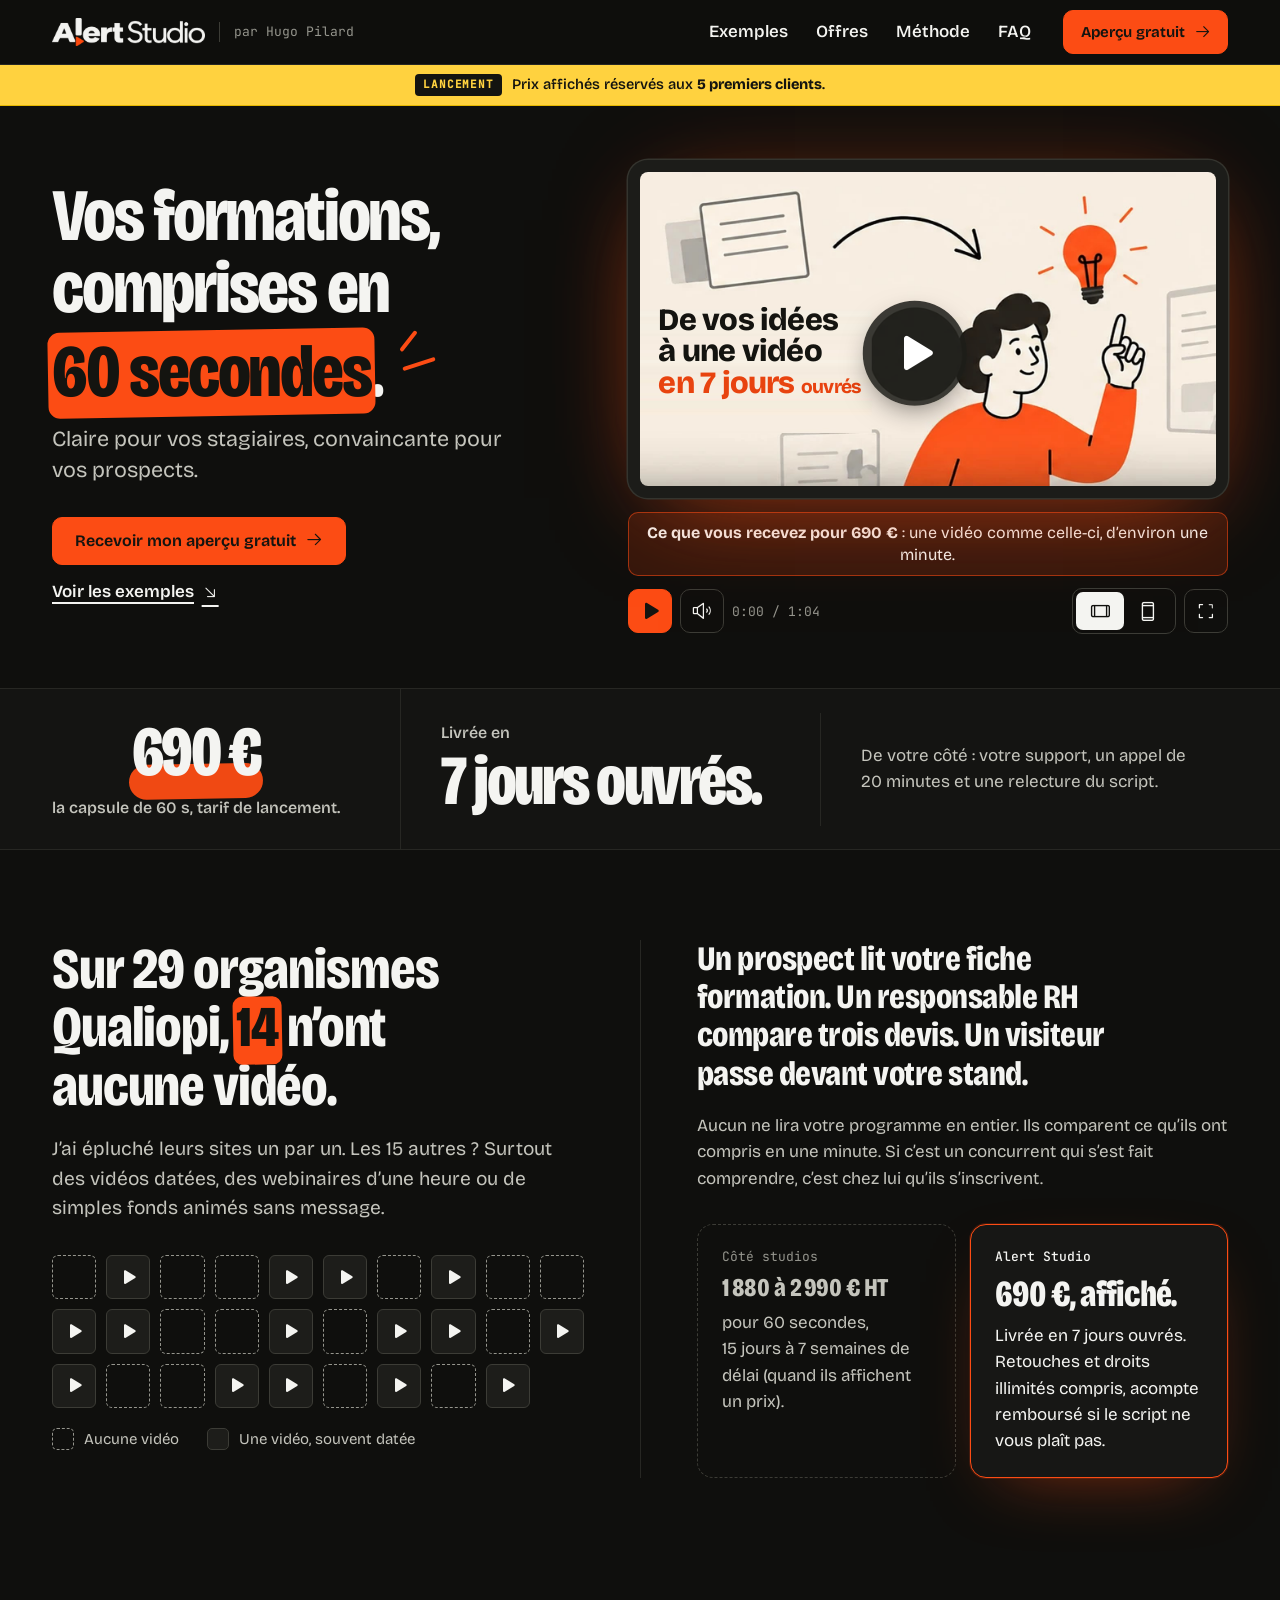
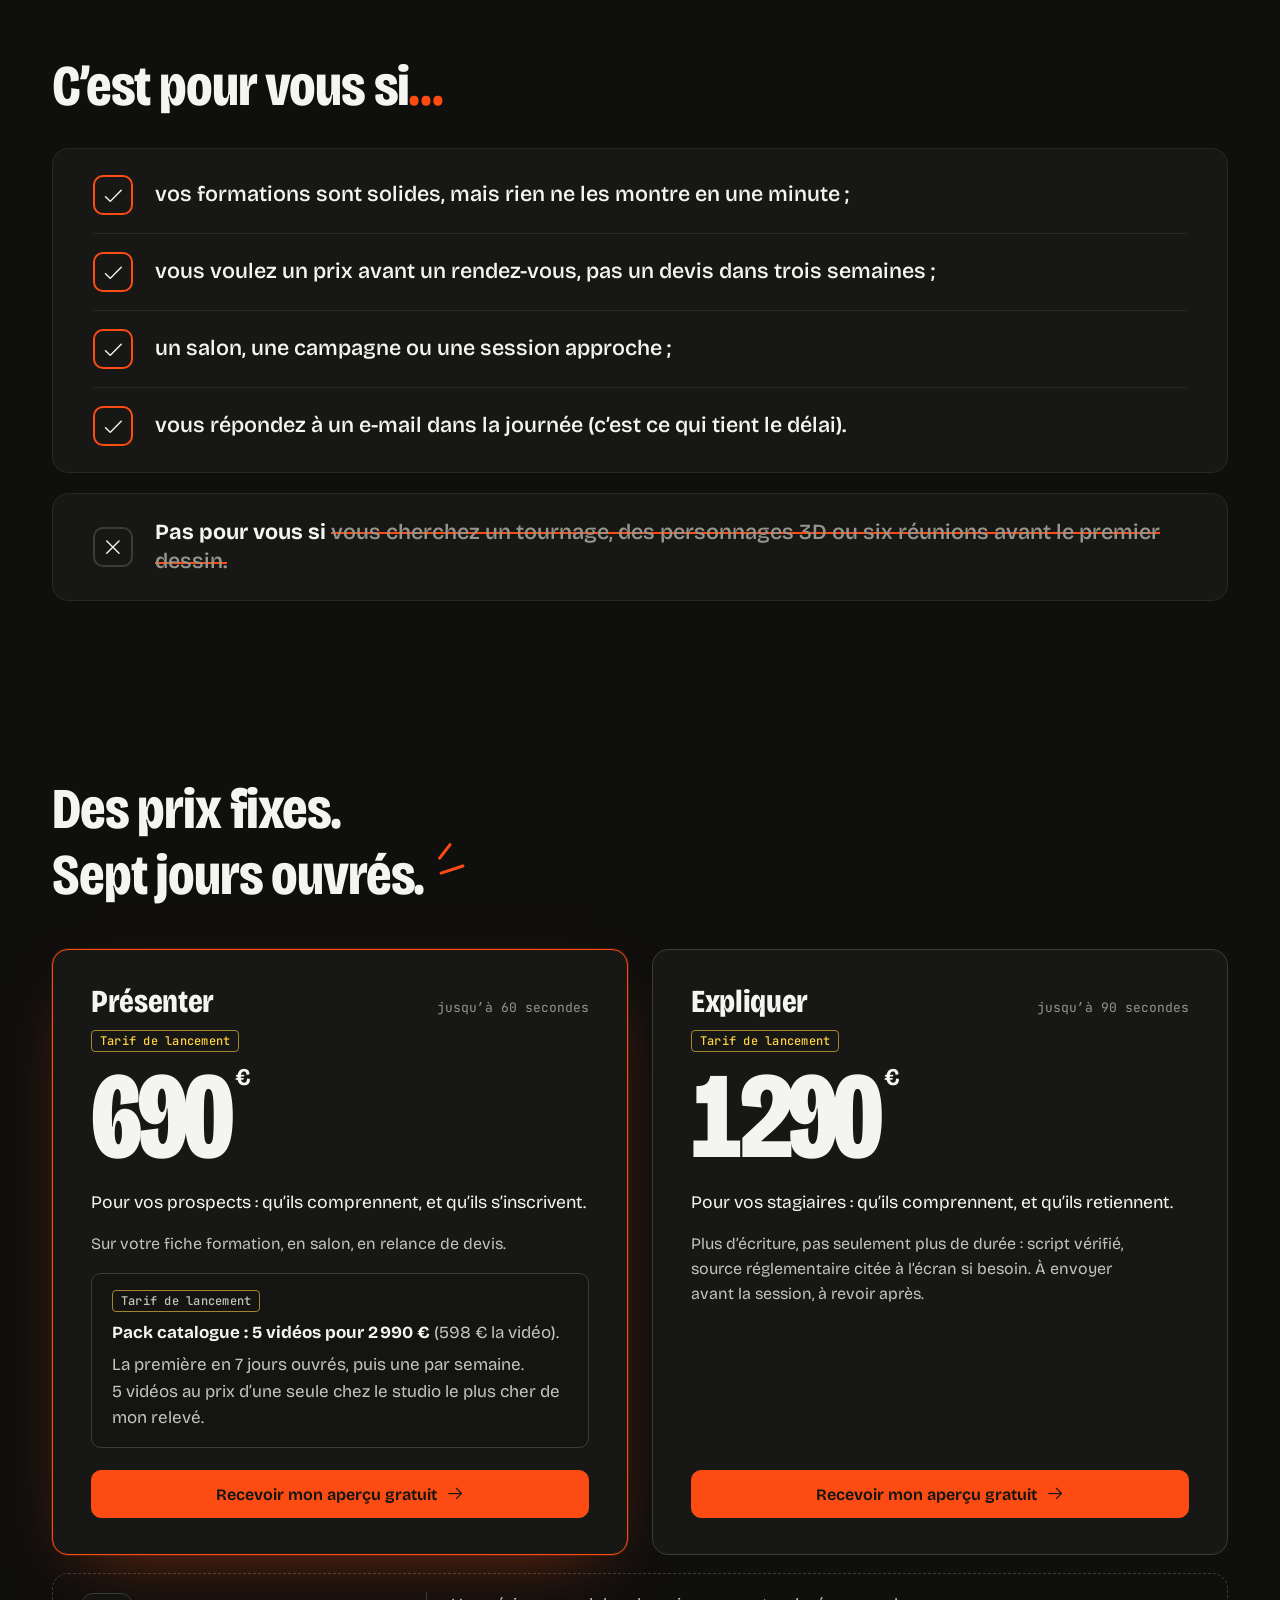
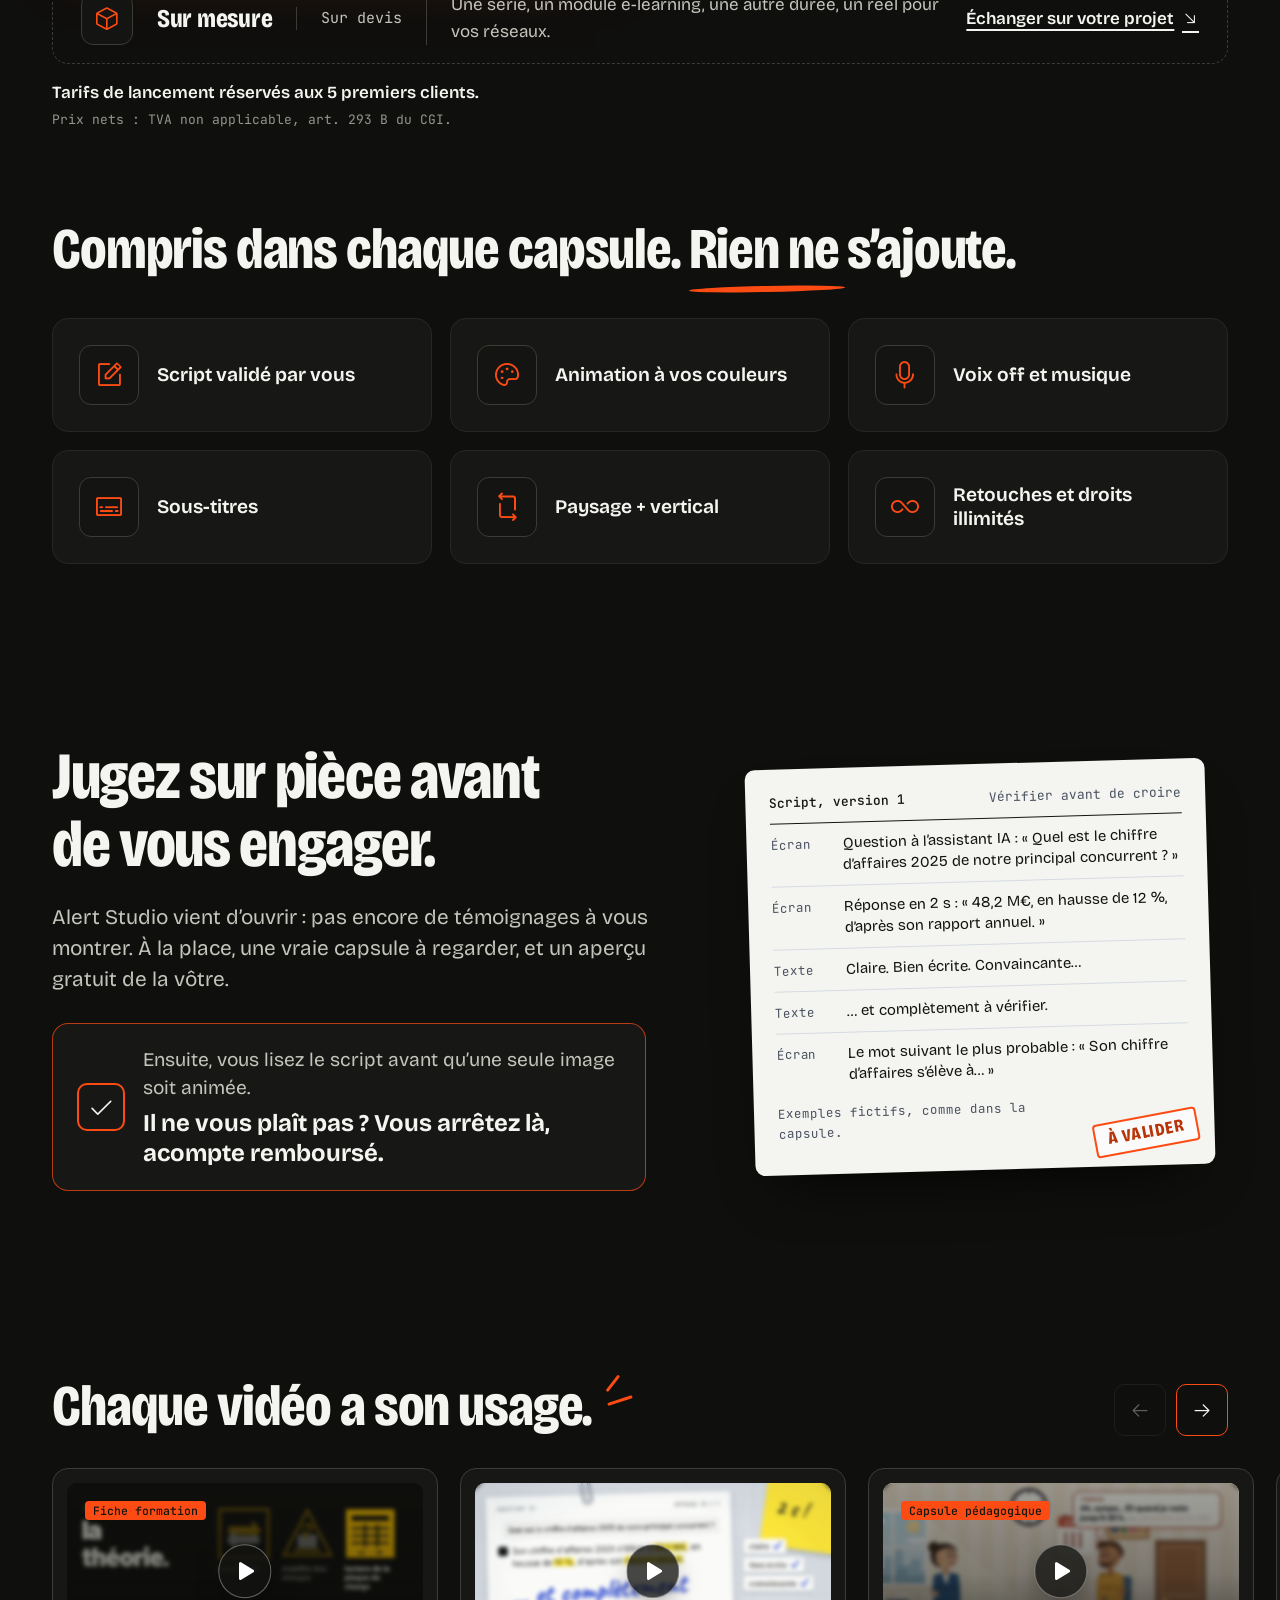
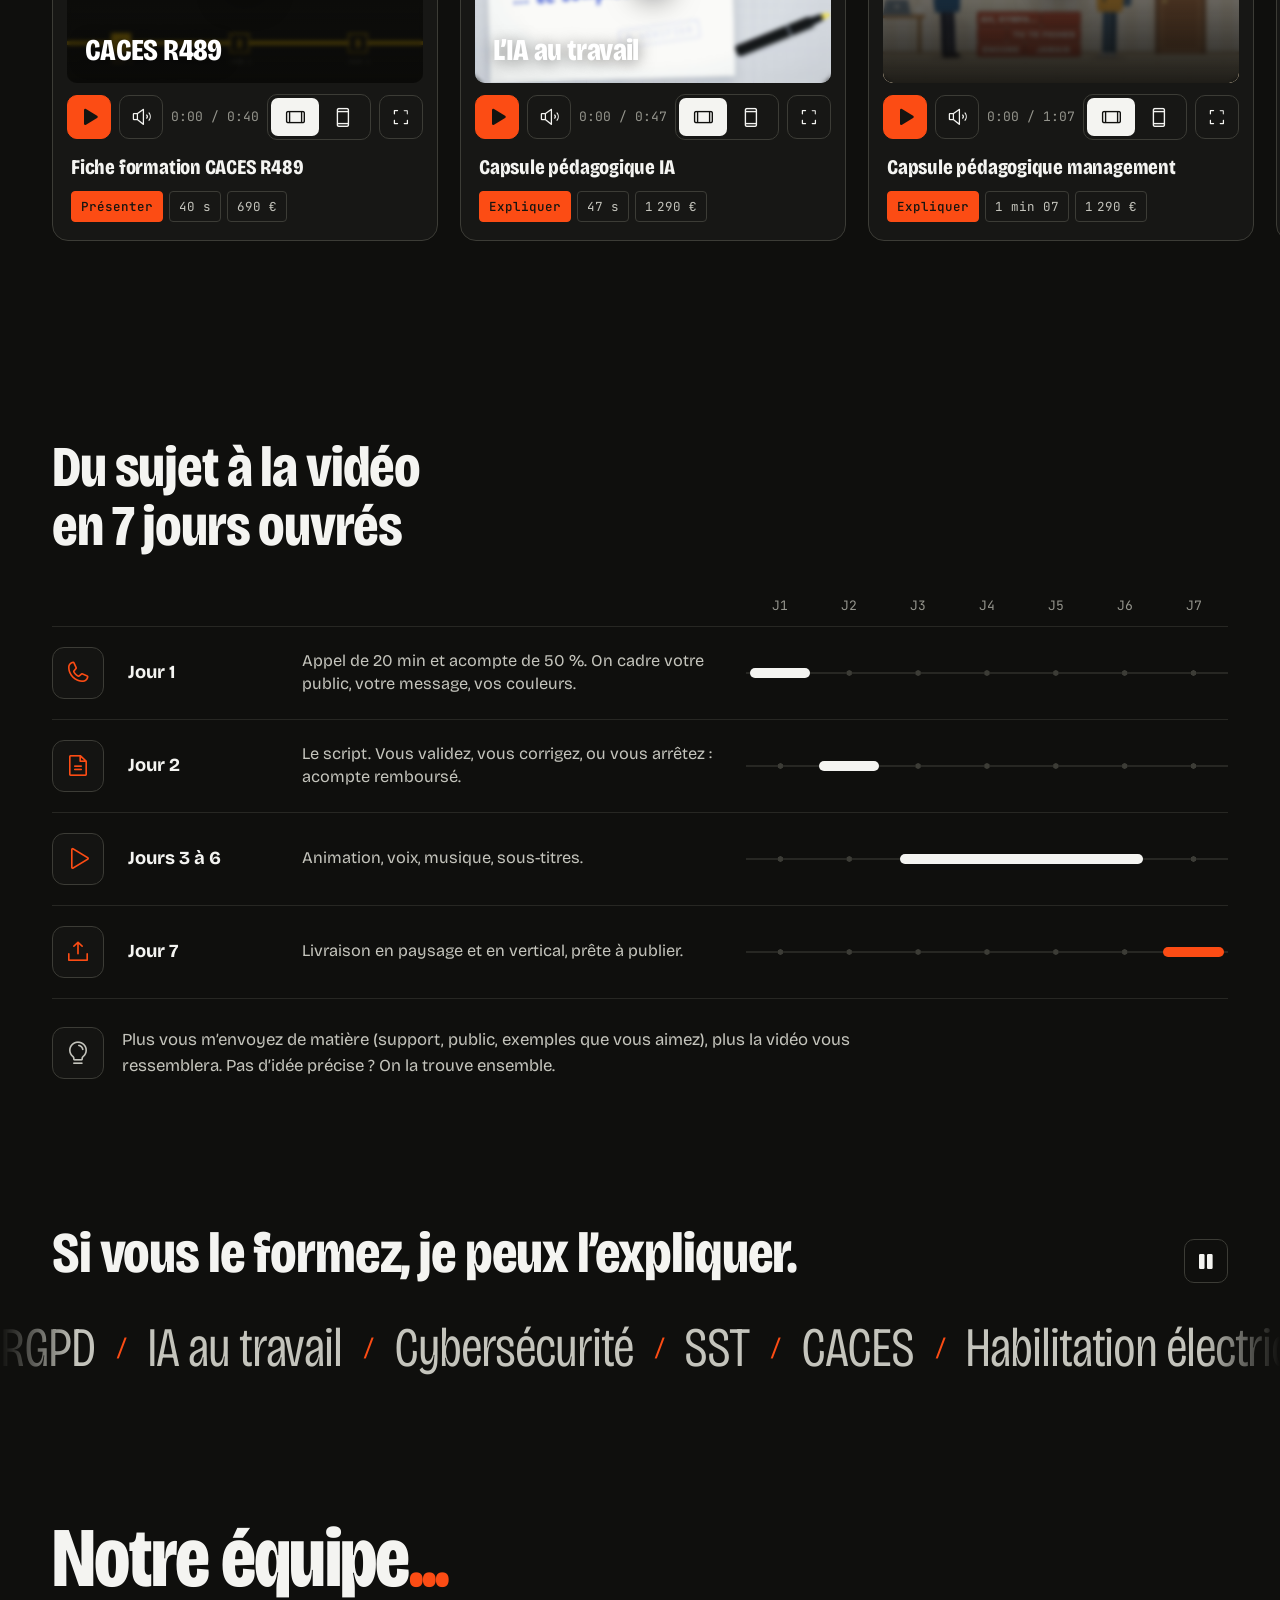
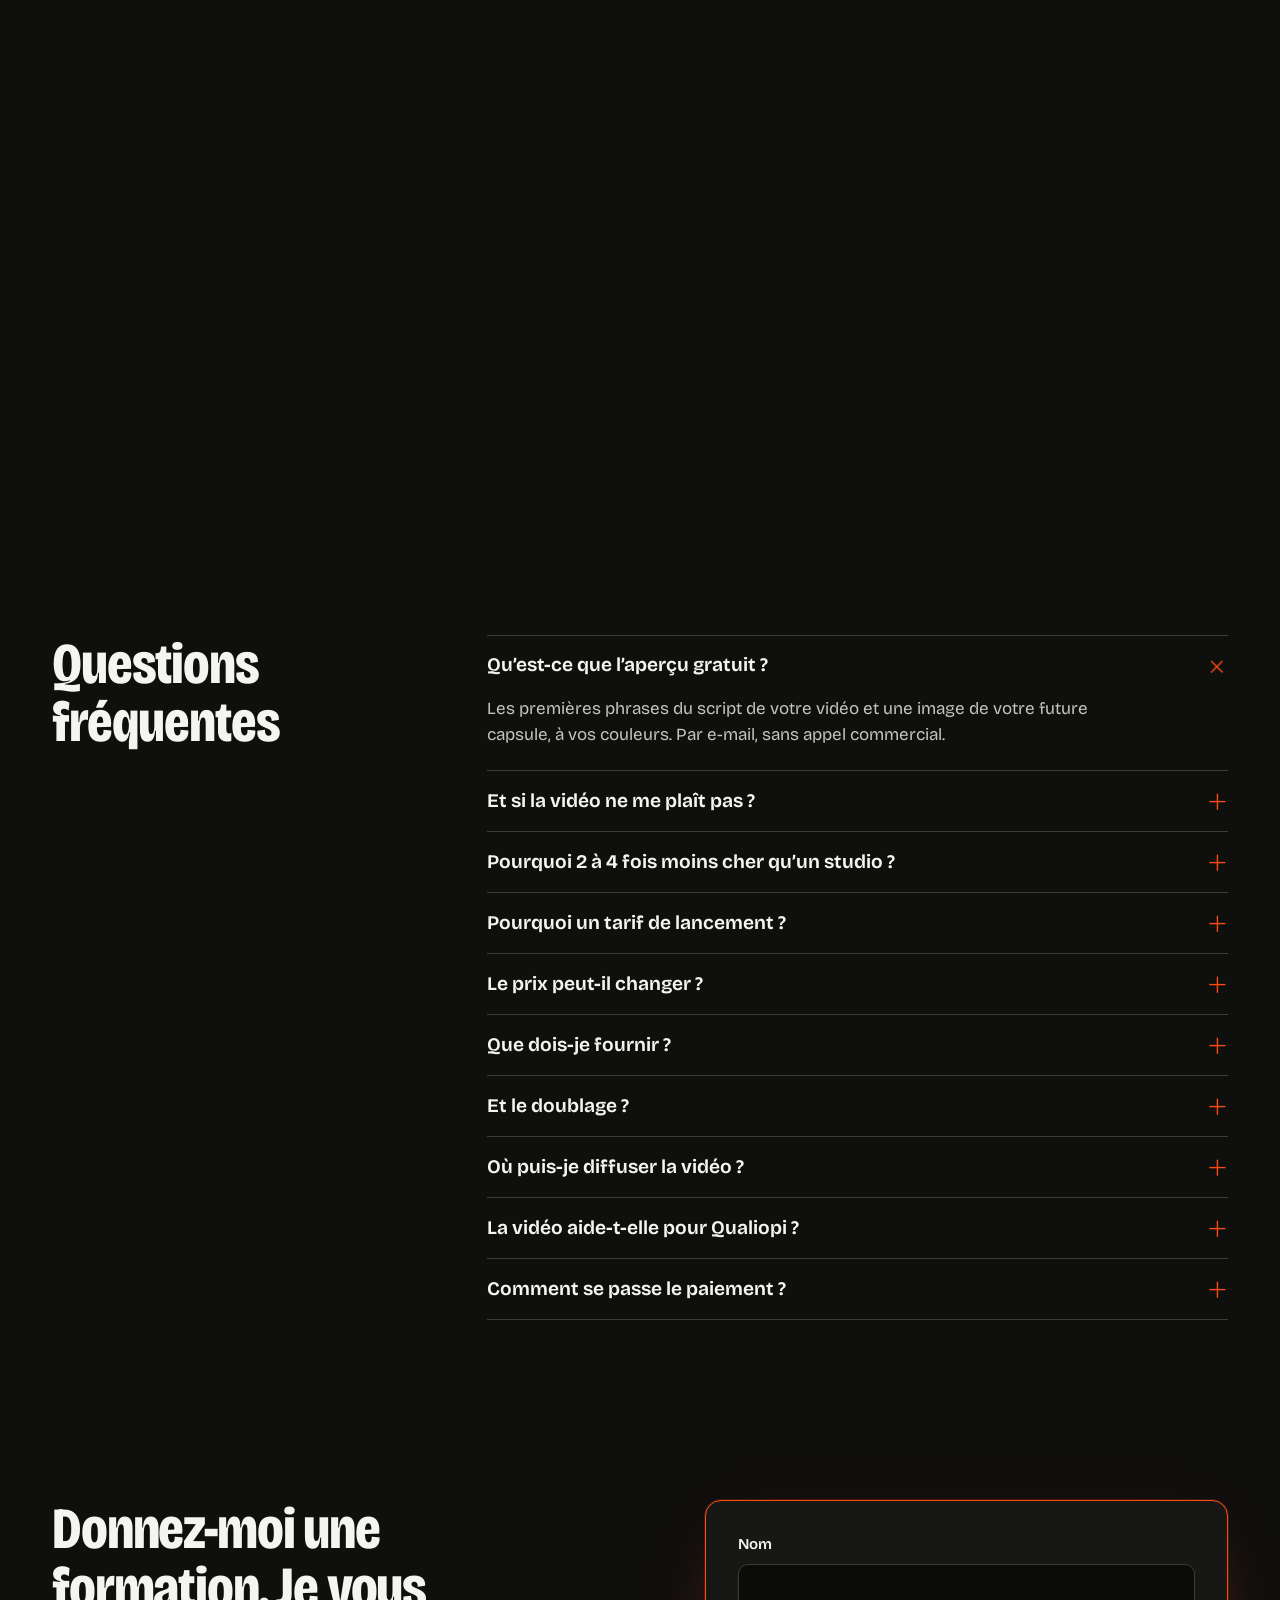
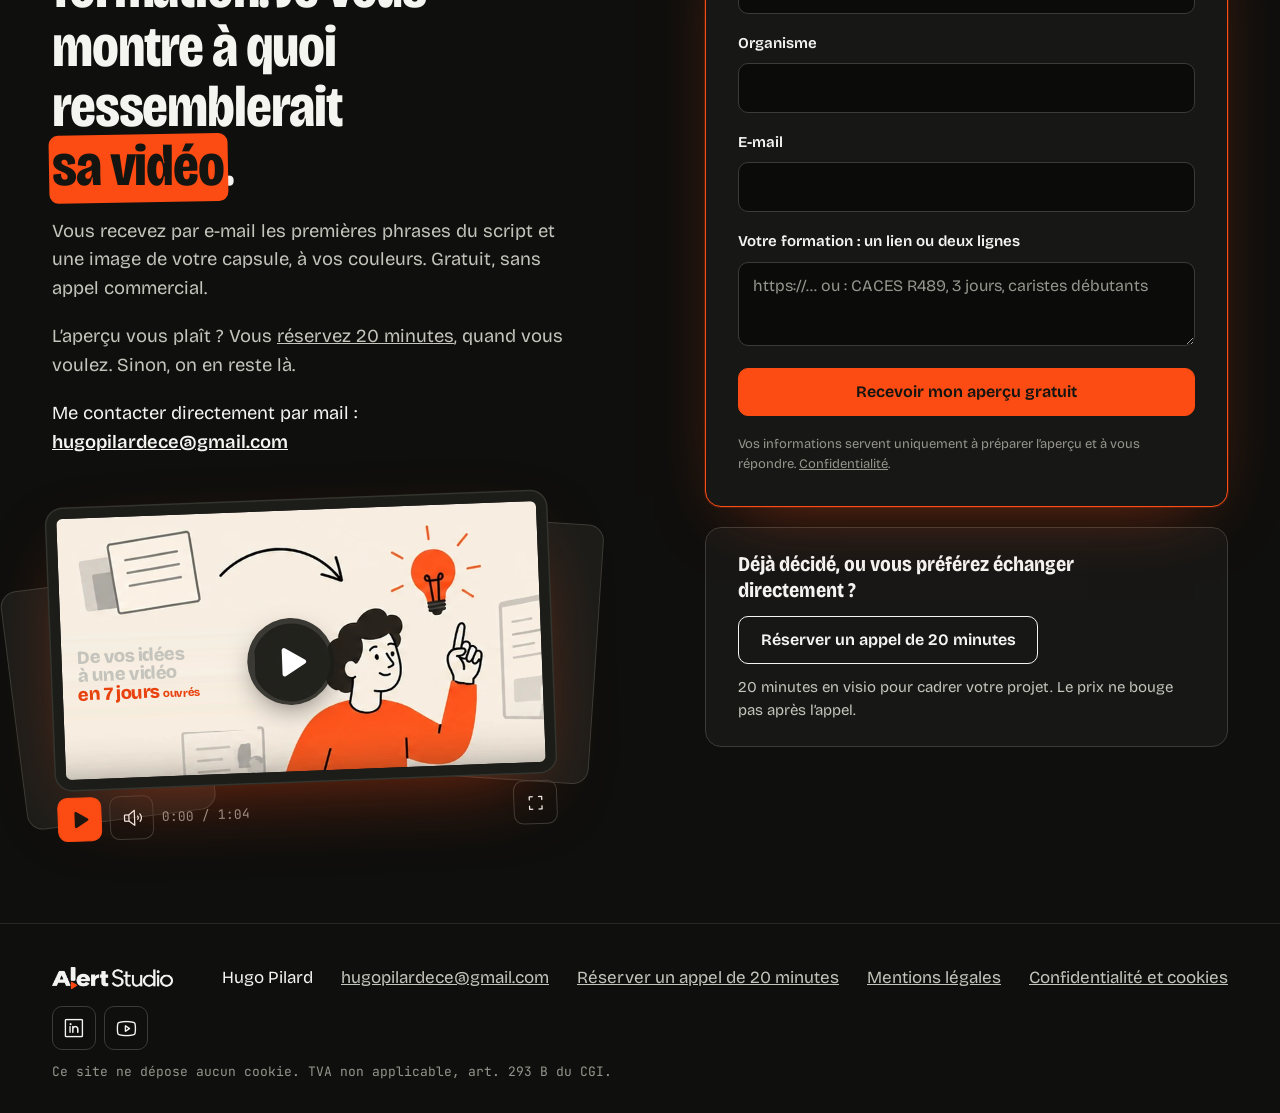
==== index.html @ ad8d9a80 "Liens LinkedIn et YouTube (carte Hugo et pied de page) Co-Authored-By: Claude Opus 5.5 <noreply@anth" ====
<!doctype html>
<html lang="fr">
<head>
<meta charset="utf-8">
<meta name="viewport" content="width=device-width, initial-scale=1, viewport-fit=cover">
<meta name="color-scheme" content="dark">
<meta name="theme-color" content="#0F0F0D">
<title>Capsules vidéo pour organismes Qualiopi, 690 € | Alert Studio</title>
<meta name="description" content="Capsules animées pour organismes de formation Qualiopi : dès 690 €, livrées en 7 jours ouvrés, paysage et vertical. Aperçu gratuit, sans appel commercial.">
<link rel="canonical" href="https://starkann.github.io/alert-studio/">
<meta property="og:type" content="website">
<meta property="og:url" content="https://starkann.github.io/alert-studio/">
<meta property="og:site_name" content="Alert Studio">
<meta property="og:locale" content="fr_FR">
<meta property="og:title" content="Capsules vidéo pour organismes Qualiopi, 690 € | Alert Studio">
<meta property="og:description" content="Capsules animées pour organismes de formation Qualiopi : dès 690 €, livrées en 7 jours ouvrés. Aperçu gratuit, sans appel commercial.">
<meta property="og:image" content="https://starkann.github.io/alert-studio/assets/posters/alert-16x9.jpg">
<link rel="icon" type="image/png" href="assets/brand/logo-icone.png">
<link rel="apple-touch-icon" href="assets/brand/logo-icone.png">
<link rel="preload" as="image" href="assets/posters/hero-cover.jpg" fetchpriority="high">
<script>document.documentElement.classList.add('js')</script>
<link rel="preload" as="font" type="font/woff2" href="assets/fonts/BricolageGrotesque-300-800-latin.woff2" crossorigin>
<link rel="stylesheet" href="assets/fonts/fonts.css">
<link rel="stylesheet" href="assets/fonts/phosphor-regular.css">
<link rel="stylesheet" href="assets/fonts/phosphor-fill.css">
<style>
/* p6 : refonte sombre d'apres les maquettes de Hugo (hierarchie ChatGPT Images), texte d'origine conserve.
   Fond quasi noir, un seul orange #FC4C14 (logo). Halo orange reserve a 4 elements : video d'en-tete,
   offre Presenter, carte Alert Studio du comparatif, formulaire. Arrondis : 4 / 10 / 16 px. */
:root{
  --paper:#0F0F0D; --paper-2:#141412; --sheet:#171715; --sheet-2:#1D1D1A; --field:#0B0B0A;
  --ink:#F4F4F1; --ink-2:#C4C4BC; --ink-3:#95958D;
  --line:#272723; --line-2:#3C3C36;
  --accent:#FC4C14; --on-accent:#141410;
  --screen:#0B0B09;
  --err:#FF8B7B;
  --glow:0 0 0 1px rgba(252,76,20,.18),0 24px 70px -34px rgba(252,76,20,.55);
  --r-xs:4px; --r-sm:10px; --r-md:16px;
  --nav-h:64px;
  --ff:"Bricolage Grotesque", ui-sans-serif, system-ui, sans-serif;
  --fm:"JetBrains Mono", ui-monospace, SFMono-Regular, Menlo, monospace;
  --ease:cubic-bezier(.65,0,.35,1);
  --out:cubic-bezier(.2,.75,.2,1);
  color-scheme:dark;
}
*,*::before,*::after{box-sizing:border-box}
html{-webkit-text-size-adjust:100%;scroll-behavior:smooth;scroll-padding-top:calc(var(--nav-h) + 16px);background:var(--paper)}
@media (prefers-reduced-motion:reduce){html{scroll-behavior:auto}}
body{margin:0;background:var(--paper);color:var(--ink);font-family:var(--ff);font-size:1.0625rem;line-height:1.55;font-optical-sizing:auto;-webkit-font-smoothing:antialiased;overflow-x:clip}
img,video{display:block;max-width:100%}
a{color:inherit}
p{margin:0}
h1,h2,h3{margin:0;font-weight:760;font-stretch:80%;letter-spacing:-.02em;line-height:1.02;text-wrap:balance}
h2{font-size:clamp(2.1rem,1.3rem + 2.9vw,3.6rem)}
h3{font-size:1.35rem;letter-spacing:-.01em}
.mono{font-family:var(--fm);font-size:.8125rem;letter-spacing:0;line-height:1.5}
.sr-only{position:absolute;width:1px;height:1px;padding:0;margin:-1px;overflow:hidden;clip:rect(0 0 0 0);white-space:nowrap;border:0}
:focus-visible{outline:2px solid var(--accent);outline-offset:3px;border-radius:var(--r-xs)}
.wrap{width:100%;max-width:1240px;margin-inline:auto;padding-inline:max(16px,env(safe-area-inset-left)) max(16px,env(safe-area-inset-right))}
@media (min-width:768px){.wrap{padding-inline:32px}}
section{position:relative}
.sec{padding-block:clamp(56px,7vw,104px)}

/* Surligneur (reserve a : 60 secondes, 14, 690, 7 jours, Hugo, sa video) */
.hl{position:relative;z-index:0;white-space:nowrap;color:var(--on-accent);transition:color .2s ease calc(var(--d,0s) + .32s)}
.hl::before{content:"";position:absolute;z-index:-1;left:-.06em;right:-.06em;top:.08em;bottom:-.04em;background:var(--accent);border-radius:.16em;transform-origin:0 50%;transform:rotate(-1deg)}
.hl-low{color:inherit}
.hl-low::before{top:.78em;bottom:-.08em;left:-.04em;right:-.04em;border-radius:.3em;opacity:.95}
@media (prefers-reduced-motion:no-preference){
  .js .hl:not(.is-on):not(.hl-low){color:inherit}
  .js .hl::before{transform:rotate(-1deg) scaleX(0);transition:transform .72s cubic-bezier(.75,0,.25,1) var(--d,0s)}
  .js .hl.is-on::before{transform:rotate(-1deg) scaleX(1)}
}
/* Deux traits d'accent (signature des maquettes), 4 titres seulement */
.spark{position:relative;display:inline-block;width:.62em;height:.62em;margin-left:.12em;vertical-align:.34em}
.spark::before,.spark::after{content:"";position:absolute;height:max(3px,.055em);border-radius:3px;background:var(--accent)}
.spark::before{left:.08em;top:.2em;width:.34em;transform:rotate(-52deg)}
.spark::after{left:.16em;top:.5em;width:.46em;transform:rotate(-18deg)}

/* Boutons */
.btn{display:inline-flex;align-items:center;justify-content:center;gap:.6em;min-height:48px;padding:.75em 1.35em;border-radius:var(--r-sm);font:650 1rem/1.1 var(--ff);text-decoration:none;white-space:nowrap;border:1.5px solid transparent;cursor:pointer;transition:transform .25s var(--out),box-shadow .25s var(--out),background-color .2s}
.btn:active{transform:translateY(1px) scale(.98)}
.btn-primary{background:var(--accent);color:var(--on-accent);border-color:var(--accent)}
.btn-primary:hover{transform:translateY(-1px);box-shadow:0 10px 26px -12px rgba(252,76,20,.75)}
.btn-line{background:transparent;color:var(--ink);border-color:var(--ink)}
.btn-line:hover{background:var(--sheet-2)}
.btn-sm{min-height:44px;padding:.55em 1em;font-size:.9375rem}
.btn i{font-size:1.15em;transition:transform .3s var(--out)}
.btn:hover i.ph-arrow-right{transform:translateX(3px)}
.link-arrow{display:inline-flex;align-items:center;gap:.45em;min-height:44px;font-weight:600;text-decoration:underline;text-decoration-thickness:1.5px;text-underline-offset:.3em}
.link-arrow i{transition:transform .3s var(--out)}
.link-arrow:hover i{transform:translate(2px,2px)}
.ibox{flex:none;display:grid;place-items:center;width:52px;height:52px;border-radius:12px;border:1.5px solid var(--line-2);background:var(--paper-2);color:var(--accent);font-size:26px}

/* Barre du haut */
.nav{position:sticky;top:0;z-index:40;padding-top:env(safe-area-inset-top);background:color-mix(in srgb,var(--paper) 88%,transparent);-webkit-backdrop-filter:blur(12px);backdrop-filter:blur(12px);border-bottom:1px solid var(--line)}
.nav-in{position:relative;height:var(--nav-h);display:flex;align-items:center;gap:12px}
.brand{display:flex;align-items:center;gap:14px;text-decoration:none;line-height:1.1;margin-right:auto}
.brand img{height:24px;width:auto}
.brand-by{display:none;font-family:var(--fm);font-size:.8125rem;color:var(--ink-3);padding-left:14px;border-left:1px solid var(--line-2);line-height:1.6}
.nav ul{display:none;list-style:none;margin:0;padding:0;gap:4px}
.nav ul a{display:inline-flex;align-items:center;min-height:44px;padding:0 12px;text-decoration:none;font-weight:560;border-radius:var(--r-sm)}
.nav ul a:hover{background:var(--sheet-2)}
.nav .btn-sm{border-radius:999px;padding-inline:1.1em}
.burger{display:grid;place-items:center;width:44px;height:44px;border:0;background:transparent;color:var(--ink);font-size:26px;cursor:pointer;border-radius:var(--r-sm)}
.menu{position:absolute;top:100%;left:0;right:0;padding:8px max(16px,env(safe-area-inset-left)) 20px;background:var(--paper);border-bottom:1px solid var(--line);box-shadow:0 24px 40px -20px rgba(0,0,0,.8)}
.menu[hidden]{display:none}
.menu a{display:flex;align-items:center;justify-content:space-between;min-height:54px;border-bottom:1px solid var(--line);font-size:1.25rem;font-weight:620;text-decoration:none}
.menu a:last-child{border-bottom:0}
@media (min-width:768px){
  .brand img{height:28px}
  .brand-by{display:inline}
  .nav ul{display:flex}
  .nav .btn-sm{border-radius:var(--r-sm)}
  .burger,.menu{display:none!important}
  .nav-in{gap:20px}
}
@media (max-width:767px){.nav .btn-sm{min-height:42px;padding-inline:.95em;font-size:.9rem}}
@media (max-width:359px){.nav .btn-sm i{display:none}}

/* En-tete : texte a gauche, video a droite (ordinateur) ; empile sur telephone */
.hero{padding-block:clamp(22px,4vh,56px) clamp(32px,5vh,64px);overflow:hidden}
.hero::before{content:"";position:absolute;inset:0;z-index:-1;pointer-events:none;background:
  linear-gradient(var(--line) 1px,transparent 1px) 0 0/64px 64px,
  linear-gradient(90deg,var(--line) 1px,transparent 1px) 0 0/64px 64px;opacity:.35;
  -webkit-mask-image:radial-gradient(120% 80% at 50% 30%,#000 30%,transparent 75%);mask-image:radial-gradient(120% 80% at 50% 30%,#000 30%,transparent 75%)}
.hero-in{display:grid;grid-template-areas:"copy" "player" "act";gap:0}
.hero-copy{grid-area:copy}
.hero .player{grid-area:player;margin-top:22px}
.hero-act{grid-area:act;display:grid;justify-items:center;gap:6px;margin-top:18px}
.hero-act .btn{width:100%}
.hero h1{font-size:clamp(2.75rem,1.1rem + 4.4vw,5.1rem);line-height:.98;letter-spacing:-.03em}
.hero h1 .hl{--d:.45s}
.lede{margin-top:16px;font-size:1.125rem;line-height:1.45;color:var(--ink-2);max-width:34ch}
@media (min-width:768px){.lede{font-size:1.3rem}}
.hero .offer-cap{display:block;width:fit-content;max-width:100%;margin:14px auto 0;padding:9px 16px;border-radius:var(--r-sm);background:color-mix(in srgb,var(--accent) 16%,transparent);border:1.5px solid color-mix(in srgb,var(--accent) 55%,transparent);font-size:.9375rem;line-height:1.4;color:var(--ink);text-align:center}
.hero .offer-cap strong{font-weight:700}
.hero .ctrls{margin-top:12px}
@media (min-width:768px){.hero .offer-cap{font-size:1rem}.hero-act .btn{width:auto}}
@media (max-width:479px) and (max-height:700px){.hero .lede{display:none}.hero .player{margin-top:14px}.hero .offer-cap{margin-top:10px;padding:7px 12px;font-size:.875rem}.hero-act{margin-top:12px}}
@media (max-width:379px){.hero h1{font-size:2.45rem}}
@media (min-width:1024px){
  .hero{padding-block:clamp(28px,6vh,72px)}
  .hero-in{grid-template-columns:minmax(0,.92fr) minmax(0,1.08fr);grid-template-areas:"copy player" "act player";column-gap:clamp(40px,5vw,72px);align-items:center}
  .hero-copy{align-self:end}
  .hero-act{align-self:start;justify-items:start;margin-top:30px}
  .hero .player{margin-top:0;width:min(100%,(100svh - 330px) * 16 / 9);justify-self:end}
  .lede{font-size:1.35rem}
}
@media (prefers-reduced-motion:no-preference){
  .js .hero-copy>*,.js .hero-act,.js .hero .player{animation:up .8s var(--out) both}
  .js .hero-copy>:nth-child(2){animation-delay:.08s}
  .js .hero .player{animation-delay:.14s}
  .js .hero-act{animation-delay:.22s}
}
@keyframes up{from{opacity:0;transform:translateY(16px)}}

/* Lecteur : scene fixe, cadre qui se transforme (paysage / vertical sans coupure) */
.player{margin:0;min-width:0;--fr:var(--r-md)}
.scene{position:relative;display:grid;place-items:center;container-type:size;width:100%;margin-inline:auto;border-radius:var(--fr)}
.ghost{position:absolute;left:50%;top:50%;transform:translate(-50%,-50%);border:1.5px dashed var(--ink-3);border-radius:var(--fr);opacity:0;transition:opacity .3s ease;pointer-events:none}
.ghost-l{width:min(100cqw,100cqh * 16 / 9);height:min(100cqw * 9 / 16,100cqh)}
.ghost-p{width:min(100cqh * 9 / 16,100cqw);height:min(100cqh,100cqw * 16 / 9)}
.player[data-orient="l"].is-morphing .ghost-p,.player[data-orient="p"].is-morphing .ghost-l,
.player[data-orient="l"]:has(.seg:hover,.seg :focus-visible) .ghost-p,.player[data-orient="p"]:has(.seg:hover,.seg :focus-visible) .ghost-l{opacity:.35}
.frame{position:relative;z-index:1;overflow:hidden;border-radius:var(--fr);background:var(--screen);cursor:pointer;
  width:min(100cqw,100cqh * 16 / 9);height:min(100cqw * 9 / 16,100cqh);
  transition:width .75s var(--ease),height .75s var(--ease)}
.player[data-orient="p"] .frame{width:min(100cqh * 9 / 16,100cqw);height:min(100cqh,100cqw * 16 / 9)}
.frame video{position:absolute;inset:0;width:100%;height:100%;object-fit:cover;background:var(--screen);opacity:0;transition:opacity .22s ease}
.frame video.is-on{z-index:1;opacity:1}
.prog{position:absolute;left:0;right:0;bottom:0;z-index:4;height:3px;background:var(--accent);transform-origin:0 50%;transform:scaleX(var(--p,0));transition:transform .26s linear;pointer-events:none}
.bigplay{position:absolute;left:16px;bottom:16px;z-index:5;width:56px;height:56px;display:grid;place-items:center;border-radius:var(--r-sm);border:0;background:var(--accent);color:var(--on-accent);font-size:24px;cursor:pointer;transition:opacity .25s,transform .25s var(--out)}
.bigplay:hover{transform:translateY(-1px)}
.player.is-playing .bigplay{opacity:0;pointer-events:none;transform:scale(.9)}
.ex-card .bigplay{display:none}
@media (max-width:767px){.bigplay{display:none}}
/* Miniature : image + texte net, visible jusqu'a la premiere lecture */
.cover{position:absolute;inset:0;z-index:3;margin:0;background:#F7EDE1;transition:opacity .35s ease,visibility .35s}
.cover img{width:100%;height:100%;object-fit:cover}
.cover-t{position:absolute;left:3.2%;top:42%;margin:0;color:#141410;font-weight:800;font-stretch:100%;font-size:5.15cqw;line-height:1.02;letter-spacing:-.025em}
.cover-t em{font-style:normal;color:#E8430F}
.cover-t small{font-size:.62em;font-weight:760}
.player.is-started .cover{opacity:0;visibility:hidden}
.player .cover ~ .bigplay{display:grid;left:47.7%;top:57.7%;bottom:auto;width:17.4cqw;height:17.4cqw;transform:translate(-50%,-50%);border-radius:50%;background:rgba(28,28,24,.86);color:#fff;font-size:7cqw;box-shadow:0 10px 30px -10px rgba(0,0,0,.6)}
.player .cover ~ .bigplay:hover{transform:translate(-50%,-50%) scale(1.04)}
.player.is-started .cover ~ .bigplay{left:16px;top:auto;bottom:16px;width:56px;height:56px;transform:none;border-radius:var(--r-sm);background:var(--accent);color:var(--on-accent);font-size:24px}
@media (max-width:767px){.player.is-started .cover ~ .bigplay{display:none}}
.ctrls{margin-top:10px;display:flex;align-items:center;gap:8px}
.cbtn{width:44px;height:44px;flex:none;display:grid;place-items:center;border-radius:var(--r-sm);border:1.5px solid var(--line-2);background:transparent;color:var(--ink);font-size:20px;cursor:pointer}
.cbtn:hover{border-color:var(--ink)}
.cbtn[disabled]{opacity:.35;cursor:default}
.ctrls [data-act="play"]{background:var(--accent);color:var(--on-accent);border-color:var(--accent)}
.time{margin-right:auto;color:var(--ink-3);white-space:nowrap;font-variant-numeric:tabular-nums}
@media (max-width:479px){.time{display:none}.seg{margin-left:auto}}
.seg{position:relative;display:grid;grid-template-columns:1fr 1fr;padding:3px;border:1.5px solid var(--line-2);border-radius:var(--r-sm);flex:none}
.seg::before{content:"";position:absolute;left:3px;top:3px;width:calc(50% - 3px);height:calc(100% - 6px);border-radius:7px;background:var(--ink);transition:transform .5s var(--ease)}
.player[data-orient="p"] .seg::before{transform:translateX(100%)}
.seg button{position:relative;z-index:1;display:inline-flex;align-items:center;justify-content:center;min-width:48px;min-height:38px;padding:0 12px;border:0;background:transparent;color:var(--ink);cursor:pointer;border-radius:7px;transition:color .35s}
.seg button[aria-pressed="true"]{color:var(--paper)}
.seg i{font-size:22px}
.seg .land{transform:rotate(-90deg)}
@media (prefers-reduced-motion:reduce){.frame,.frame video,.ghost,.seg::before,.seg button,.prog,.cover{transition:none}}

/* Scene de l'en-tete : cadre facon ecran, halo orange */
.hero .player{width:100%}
.hero .scene{aspect-ratio:16/9}
.hero .frame{border:clamp(6px,1vw,12px) solid #1C1C19;box-shadow:0 0 0 1.5px #34342E,0 30px 90px -30px rgba(252,76,20,.55),0 0 120px -40px rgba(252,76,20,.35);border-radius:calc(var(--fr) + 4px)}
@media (min-width:768px) and (max-width:1023px){.hero .player{width:min(100%,860px,(100svh - 420px) * 16 / 9);margin-inline:auto}}
@media (min-width:1024px) and (max-height:760px){.hero .time{display:none}.hero .offer-cap{margin-top:10px;padding:6px 14px}}

/* Barre d'appel fixe (telephone), visible quand le bouton de l'en-tete sort de l'ecran */
.dock{display:none}
@media (max-width:767px){
  .dock{display:block;position:fixed;left:0;right:0;bottom:0;z-index:45;padding:10px max(16px,env(safe-area-inset-right)) calc(10px + env(safe-area-inset-bottom)) max(16px,env(safe-area-inset-left));background:color-mix(in srgb,var(--paper) 92%,transparent);-webkit-backdrop-filter:blur(10px);backdrop-filter:blur(10px);border-top:1px solid var(--line);transform:translateY(110%);transition:transform .35s var(--out);visibility:hidden}
  .dock.is-on{transform:none;visibility:visible}
  .dock .btn{width:100%}
  body:has(.dock.is-on) .nav .btn{visibility:hidden}
}
@media (prefers-reduced-motion:reduce){.dock{transition:none}}

/* Bandeau prix */
.facts{border-block:1px solid var(--line);background:var(--paper-2)}
.facts-in{display:grid;grid-template-columns:auto 1fr;gap:0 20px;padding-block:22px}
.fact{display:flex;flex-direction:column;justify-content:center}
.fact-big{font-weight:800;font-stretch:75%;font-size:clamp(2.6rem,2rem + 3vw,4.5rem);letter-spacing:-.035em;line-height:.95}
.fact-sub{font-size:1rem;font-weight:560;color:var(--ink-2);line-height:1.3}
.fact-sub.top{margin-bottom:4px}
.fact-sub.bot{margin-top:12px}
@media (max-width:479px){.fact-big{font-size:2.35rem}}
.fact-txt{grid-column:1 / -1;margin-top:16px;padding-top:14px;border-top:1px solid var(--line);color:var(--ink-2);max-width:44ch}
@media (min-width:768px){
  .facts-in{grid-template-columns:auto auto 1fr;padding-block:0}
  .fact,.fact-txt{padding:30px 40px}
  .fact:first-child{padding-left:0;align-items:center}
  .fact+.fact,.fact-txt{border-left:1px solid var(--line)}
  .fact-txt{grid-column:auto;margin:0;border-top:0;align-self:center}
}

/* Constat */
.constat-grid{display:grid;gap:48px;align-items:start}
.constat h2{max-width:22ch}
.constat-lead{margin-top:18px;max-width:56ch;font-size:clamp(1.05rem,1rem + .3vw,1.2rem);color:var(--ink-2)}
.chart{margin-top:32px;display:grid;grid-template-columns:repeat(10,1fr);gap:clamp(5px,.9vw,10px);max-width:560px}
.m{position:relative;aspect-ratio:1;display:grid;place-items:center;border-radius:6px;color:var(--ink);font-size:clamp(11px,1.8vw,17px)}
.m.v{background:var(--sheet-2);border:1px solid var(--line-2)}
.m.e{border:1.5px dashed var(--ink-3)}
@media (prefers-reduced-motion:no-preference){
  .js .chart .m{opacity:0;transform:translateY(6px);transition:opacity .3s ease calc(var(--i) * 28ms),transform .4s var(--out) calc(var(--i) * 28ms)}
  .js .chart.in .m{opacity:1;transform:none}
}
.legend{margin:20px 0 0;display:flex;flex-wrap:wrap;gap:10px 28px;font-size:.9375rem;color:var(--ink-2)}
.legend>span{display:inline-flex;align-items:center;gap:10px}
.sw{width:22px;height:22px;border-radius:5px;flex:none}
.sw.e{border:1.5px dashed var(--ink-3)}
.sw.v{background:var(--sheet-2);border:1px solid var(--line-2)}
.scene-txt{font-size:clamp(1.45rem,1.1rem + 1.3vw,2.15rem);line-height:1.12;font-weight:760;font-stretch:80%;letter-spacing:-.015em;max-width:24ch}
.constat-text>p+p{margin-top:20px;color:var(--ink-2);max-width:50ch}
.slips{margin-top:32px;display:grid;gap:14px;align-items:stretch}
.slip{padding:22px 24px;border-radius:var(--r-md)}
.slip-k{color:var(--ink-3)}
.slip-v{margin-top:6px;font-weight:760;font-stretch:78%;font-size:1.6rem;letter-spacing:-.02em;line-height:1.15}
.slip-d{margin-top:8px;color:var(--ink-2)}
.slip-them{border:1.5px dashed var(--line-2)}
.slip-them .slip-v{color:var(--ink-2)}
.slip-us{border:1.5px solid var(--accent);background:var(--sheet);box-shadow:var(--glow)}
.slip-us .slip-k{color:var(--ink);font-weight:500}
.slip-us .slip-v{font-size:2.3rem;font-weight:800;font-stretch:75%}
.slip-us .slip-d{color:var(--ink)}
@media (min-width:768px){.slips{grid-template-columns:1fr 1fr}}
@media (min-width:1024px){.constat-grid{grid-template-columns:minmax(0,1fr) minmax(0,1fr);gap:0}.constat-grid>:last-child{padding-left:56px;border-left:1px solid var(--line);align-self:stretch;display:flex;flex-direction:column;justify-content:center}.constat-grid>:first-child{padding-right:56px}}

/* Pour qui : cartes sobres, sans halo */
.qui h2 .dots3{color:var(--accent)}
.qui-card{margin-top:32px;padding:6px 22px;border:1px solid var(--line);border-radius:var(--r-md);background:var(--sheet)}
.checks{list-style:none;margin:0;padding:0}
.checks li,.notfor{font-size:clamp(1.05rem,.95rem + .5vw,1.35rem);line-height:1.35;font-weight:540}
.checks li{display:grid;grid-template-columns:44px 1fr;gap:18px;align-items:center;padding:18px 0;border-bottom:1px solid var(--line)}
.checks li:last-child{border-bottom:0}
.ck{display:grid;place-items:center;width:40px;height:40px;border-radius:10px;border:2px solid var(--accent);color:var(--ink);font-size:22px}
.ck.x{border-color:var(--line-2)}
.notfor{margin-top:20px;padding:20px 22px;border:1px solid var(--line);border-radius:var(--r-md);background:var(--sheet);display:grid;grid-template-columns:44px 1fr;gap:18px;align-items:center;color:var(--ink-3)}
.notfor strong{color:var(--ink)}
.strike{background:linear-gradient(var(--accent),var(--accent)) 0 58%/100% 2px no-repeat;-webkit-box-decoration-break:clone;box-decoration-break:clone}
@media (prefers-reduced-motion:no-preference){
  .js .strike{background-size:0% 2px;transition:background-size 1.1s var(--ease) .3s}
  .js .strike.in{background-size:100% 2px}
}
@media (min-width:768px){.qui-card{padding:8px 40px}.notfor{padding:24px 40px}}

/* Offres : prix tres gros */
.offres h2{max-width:none}
.offers{margin-top:44px;display:grid;gap:18px}
.offer{border-radius:var(--r-md);padding:26px 22px;display:flex;flex-direction:column;gap:16px;background:var(--sheet)}
.offer-top{display:flex;flex-wrap:wrap;align-items:baseline;justify-content:space-between;gap:4px 16px}
.offer h3{font-size:2rem}
.offer-top .mono{color:var(--ink-3)}
.price{display:flex;align-items:flex-start;gap:6px;font-weight:800;font-stretch:75%;font-size:clamp(5rem,3.2rem + 5.6vw,8rem);letter-spacing:-.05em;line-height:.9;font-variant-numeric:tabular-nums}
.price small{font-family:var(--ff);font-weight:650;font-stretch:90%;font-size:1.5rem;letter-spacing:0;color:var(--ink);margin-top:.2em}
.offer p.desc{max-width:46ch;font-size:1.1rem}
.offer p.muted{color:var(--ink-2);font-size:1rem}
.pack{padding:16px 20px;border-radius:var(--r-sm);border:1px solid var(--line-2);background:var(--paper-2);display:grid;gap:6px}
.pack p{color:var(--ink-2)}
.pack strong{color:var(--ink)}
.go{margin-top:auto;padding-top:6px}
.go .btn{width:100%}
.offer-a{border:1.5px solid var(--accent);box-shadow:var(--glow)}
.offer-b{border:1px solid var(--line-2)}
.offer-c{margin-top:18px;border:1.5px dashed var(--line-2);display:grid;grid-template-columns:auto 1fr;gap:10px 18px;align-items:center;padding:20px 22px;border-radius:var(--r-md)}
.offer-c h3{font-size:1.6rem}
.offer-c .quote{grid-column:1 / -1;font-family:var(--fm);font-size:.9375rem;color:var(--ink-2)}
.offer-c .c-d{grid-column:1 / -1;color:var(--ink-2)}
.offer-c .link-arrow{grid-column:1 / -1;justify-self:start}
.tva{margin-top:14px;font-size:.8125rem;color:var(--ink-3)}
@media (min-width:1024px){
  .offers{grid-template-columns:1fr 1fr;gap:24px}
  .offer{padding:36px 38px}
  .offer-c{display:flex;align-items:center;gap:24px;padding:18px 28px}
  .offer-c>*{grid-column:auto}
  .offer-c .quote,.offer-c .c-d{padding-left:24px;border-left:1px solid var(--line-2)}
  .offer-c .link-arrow{margin-left:auto;white-space:nowrap}
  .offer-c h3,.offer-c .quote{white-space:nowrap}
}

/* Compris : grille de 6, sans halo */
.compris h2 .uline{position:relative;white-space:nowrap}
.compris h2 .uline::after{content:"";position:absolute;left:0;right:-.1em;bottom:-.14em;height:.1em;border-radius:50%;background:var(--accent);transform:rotate(-1.2deg)}
.inc{list-style:none;margin:40px 0 0;padding:0;display:grid;grid-template-columns:1fr 1fr;gap:10px}
@media (max-width:599px){.inc li{flex-direction:column;align-items:flex-start;gap:12px;padding:16px;font-size:1rem}.inc .ibox{width:46px;height:46px;font-size:24px}}
.inc li{display:flex;align-items:center;gap:18px;padding:18px 20px;border:1px solid var(--line);border-radius:var(--r-md);background:var(--sheet);font-weight:640;font-size:1.1rem;line-height:1.25}

@media (min-width:1024px){.inc{grid-template-columns:repeat(3,1fr);gap:18px}.inc li{padding:26px 26px;font-size:1.2rem}.inc .ibox{width:60px;height:60px;font-size:30px}}

/* Zero risque + page de script */
.risque{overflow-x:clip}
.risque-in{display:grid;gap:44px;align-items:center}
.risque h2{font-size:clamp(2.3rem,1.4rem + 3.4vw,4.2rem);max-width:16ch}
.risque-txt{margin-top:24px;font-size:clamp(1.1rem,1rem + .4vw,1.3rem);line-height:1.5;max-width:50ch;color:var(--ink-2)}
.guarantee{margin-top:28px;display:grid;grid-template-columns:48px 1fr;gap:18px;align-items:center;padding:22px 24px;border:1.5px solid color-mix(in srgb,var(--accent) 70%,transparent);border-radius:var(--r-md);background:var(--sheet);max-width:54ch}
.guarantee .ck{width:48px;height:48px;font-size:26px}
.guarantee p{font-size:clamp(1.05rem,1rem + .3vw,1.2rem);line-height:1.45;color:var(--ink-2)}
.guarantee strong{display:block;margin-top:6px;font-size:1.25em;line-height:1.25;color:var(--ink)}
.script{margin:0;justify-self:center;width:min(100%,460px);position:relative}
.script::before{content:"";position:absolute;inset:10% -8%;z-index:-1;background:radial-gradient(closest-side,rgba(252,76,20,.28),transparent);filter:blur(10px)}
.sheet{position:relative;padding:24px 24px 32px;background:#F4F4F1;color:#141410;border-radius:var(--r-sm);box-shadow:0 30px 60px -30px rgba(0,0,0,.9);transform:rotate(-1.6deg)}
@media (max-width:767px){.script{margin-inline:4px;width:auto}.sheet{transform:rotate(-.7deg)}}
.sheet-h{display:flex;flex-wrap:wrap;justify-content:space-between;gap:2px 12px;padding-bottom:10px;border-bottom:1.5px solid #141410;font-family:var(--fm);font-size:.8125rem;color:#4A5260}
.sheet-h b{color:#141410;font-weight:500;white-space:nowrap}
.sheet ol{list-style:none;margin:0;padding:0}
.sheet li{display:grid;grid-template-columns:62px 1fr;gap:10px;padding:10px 0;border-bottom:1px solid #D5DBE2;font-size:.9375rem;line-height:1.4}
.sheet li:last-child{border-bottom:0}
.sheet .k{font-family:var(--fm);font-size:.78125rem;color:#4A5260;padding-top:2px}
.sheet-f{margin-top:8px;max-width:calc(100% - 128px);font-family:var(--fm);font-size:.78125rem;color:#4A5260}
.stamp{position:absolute;right:16px;bottom:16px;padding:6px 12px;border:2.5px solid var(--accent);border-radius:var(--r-xs);color:#B8350A;font:800 1.1rem/1 var(--ff);font-stretch:80%;letter-spacing:.04em;text-transform:uppercase;transform:rotate(-9deg);background:rgba(255,255,255,.7)}
@media (min-width:1024px){.risque-in{grid-template-columns:minmax(0,1.1fr) minmax(0,.9fr);gap:72px}}

/* Exemples : librairie en carrousel */
.ex-head{display:flex;align-items:flex-end;justify-content:space-between;gap:16px}
.ex-nav{display:none;gap:10px}
.ex-nav .cbtn{width:52px;height:52px}
.ex-nav .ex-next:not([disabled]){border-color:var(--accent)}
@media (min-width:768px){.ex-nav{display:flex}}
.strip{display:flex;align-items:stretch;gap:clamp(14px,1.8vw,22px);overflow-x:auto;overscroll-behavior-x:contain;scroll-snap-type:x mandatory;
  padding-block:32px 18px;padding-inline:max(16px,calc((100% - 1176px) / 2));scroll-padding-inline:max(16px,calc((100% - 1176px) / 2));
  scrollbar-width:thin;scrollbar-color:var(--line-2) transparent}
@media (min-width:768px){.strip{padding-inline:max(32px,calc((100% - 1176px) / 2));scroll-padding-inline:max(32px,calc((100% - 1176px) / 2))}}
.strip:focus-visible{outline-offset:-2px}
@media (max-width:767px){.strip{align-items:flex-start}}
.ex-card{flex:0 0 calc(100vw - 72px);display:flex;flex-direction:column;scroll-snap-align:start;background:var(--sheet);border:1px solid var(--line-2);border-radius:var(--r-md);padding:14px}
.ex-card .player{--fr:var(--r-sm)}
.ex-card .scene{aspect-ratio:4/5;max-height:72vh;max-height:72svh}
.ex-card.minor .scene{aspect-ratio:16/9;max-height:none}
@media (min-width:768px){
  .ex-card{flex-basis:min(520px,calc(100vw - 96px))}
  .ex-card .scene,.ex-card.minor .scene{aspect-ratio:16/9}
}
@media (min-width:1200px){.ex-card{flex-basis:calc((min(100vw,1240px) - 64px - 44px) / 3)}}
.ex-meta{display:grid;align-content:start;gap:10px;padding:16px 4px 4px}
.ex-meta h3{font-size:1.3rem;line-height:1.2}
.tags{display:flex;flex-wrap:wrap;gap:6px}
.tag{font-family:var(--fm);font-size:.78125rem;color:var(--ink-2);padding:5px 9px;border:1px solid var(--line-2);border-radius:var(--r-xs);white-space:nowrap}
.tag.acc{background:var(--accent);border-color:var(--accent);color:var(--on-accent);font-weight:500}
@media (max-width:479px){.tags .tag:nth-child(4){display:none}}
.strip-prog{margin:4px 16px 0;height:2px;background:var(--line);border-radius:2px;overflow:hidden}
.strip-prog span{display:block;height:100%;background:var(--ink);transform-origin:0 50%;transform:scaleX(.15)}
@media (min-width:768px){.strip-prog{display:none}}
@supports (animation-timeline: scroll()){
  .exemples{timeline-scope:--ex}
  .strip{scroll-timeline:--ex x}
  .strip-prog span{animation:sp linear both;animation-timeline:--ex}
}
@keyframes sp{from{transform:scaleX(.15)}to{transform:scaleX(1)}}


/* Miniatures de la librairie : format + sujet sur l'image d'apercu, jusqu'a la premiere lecture */
.ex-card .frame{container-type:inline-size}
.cover-ex{background:linear-gradient(180deg,rgba(10,10,8,.38) 0%,rgba(10,10,8,.5) 45%,rgba(10,10,8,.9) 100%);-webkit-backdrop-filter:blur(2px);backdrop-filter:blur(2px)}
.cx-tag{position:absolute;left:5cqw;top:5cqw;padding:.35em .7em;border-radius:var(--r-xs);background:var(--accent);color:var(--on-accent);font:500 clamp(.72rem,3.2cqw,.9rem)/1 var(--fm)}
.cx-t{position:absolute;left:5cqw;right:5cqw;bottom:5cqw;margin:0;color:#fff;font-weight:800;font-stretch:78%;font-size:clamp(1.35rem,8.5cqw,2.6rem);line-height:1;letter-spacing:-.02em;text-wrap:balance;text-shadow:0 2px 16px rgba(0,0,0,.5)}
.ex-card .cover ~ .bigplay{left:50%;top:44%;width:clamp(52px,15cqw,76px);height:clamp(52px,15cqw,76px);font-size:clamp(22px,6cqw,32px);background:rgba(20,20,17,.78);border:1.5px solid rgba(255,255,255,.35)}
.ex-card .player.is-started .bigplay{display:none!important}

/* Methode : frise type Gantt */
.methode h2{max-width:16ch}
.gantt{margin-top:40px}
.g-head{display:none}
.steps{list-style:none;margin:0;padding:0;display:grid;gap:0;border-top:1px solid var(--line)}
.step{display:grid;grid-template-columns:52px 1fr;gap:10px 16px;align-items:center;padding:18px 0;border-bottom:1px solid var(--line)}
.day{font-weight:720;font-size:1.15rem;white-space:nowrap}
.step p{grid-column:1 / -1;font-size:1.02rem;line-height:1.4;color:var(--ink-2)}
.track{grid-column:1 / -1;display:grid;grid-template-columns:repeat(7,1fr);align-items:center;height:12px;
  background:radial-gradient(circle,var(--line-2) 2.5px,transparent 3px) 0 50%/calc(100% / 7) 12px repeat-x,linear-gradient(var(--line),var(--line)) 0 50%/100% 2px no-repeat}
.bar{grid-column:var(--c) / span var(--s);height:10px;margin-inline:6%;border-radius:10px;background:var(--ink);transform-origin:0 50%}
.step:last-child .bar{background:var(--accent)}
@media (prefers-reduced-motion:no-preference){
  .js .bar{transform:scaleX(0);transition:transform .7s var(--ease) calc(var(--k) * .22s)}
  .js .steps.in .bar{transform:scaleX(1)}
}
@media (min-width:1024px){
  .g-head{display:grid;grid-template-columns:52px 150px minmax(0,1fr) minmax(0,1.15fr);gap:0 24px;margin-bottom:10px}
  .g-days{grid-column:4;display:grid;grid-template-columns:repeat(7,1fr);font-family:var(--fm);font-size:.8125rem;color:var(--ink-3);text-align:center}
  .step{grid-template-columns:52px 150px minmax(0,1fr) minmax(0,1.15fr);gap:0 24px;padding:20px 0}
  .step p{grid-column:3;grid-row:1}
  .track{grid-column:4;grid-row:1}
}
.more{margin-top:28px;display:flex;align-items:center;gap:18px;max-width:78ch;font-size:1.05rem;color:var(--ink-2)}
.more .ibox{color:var(--ink-2)}

/* Sujets (bandeau defilant) */
.sujets{overflow:hidden;padding-block:56px}
.suj-head{display:flex;align-items:flex-end;justify-content:space-between;gap:16px}
.marquee{margin-top:32px;overflow:hidden;-webkit-mask-image:linear-gradient(90deg,transparent,#000 6%,#000 94%,transparent);mask-image:linear-gradient(90deg,transparent,#000 6%,#000 94%,transparent)}
.track-mq{display:flex;width:max-content;animation:mq 46s linear infinite}
.marquee:hover .track-mq,.marquee.is-paused .track-mq,.marquee.is-off .track-mq{animation-play-state:paused}
.track-mq ul{display:flex;align-items:center;list-style:none;margin:0;padding:0}
.track-mq li{display:flex;align-items:center;white-space:nowrap;font-size:clamp(2rem,1.4rem + 2.6vw,3.6rem);font-weight:300;font-stretch:80%;letter-spacing:-.02em;line-height:1.2;color:var(--ink-2)}
.track-mq li::after{content:"/";font-family:var(--fm);font-size:.4em;color:var(--accent);margin:0 .9em}
.track-mq li.yours{font-weight:780;color:var(--ink)}
@keyframes mq{to{transform:translateX(-50%)}}
@media (prefers-reduced-motion:reduce){
  .mq-toggle{display:none}
  .marquee{-webkit-mask-image:none;mask-image:none}
  .track-mq{animation:none;width:auto}
  .track-mq ul{flex-wrap:wrap;row-gap:4px}
  .track-mq ul[aria-hidden]{display:none}
}

/* Equipe */
.team{padding-block:clamp(48px,6vw,88px)}
.team-title{font-size:clamp(2.6rem,1.3rem + 5vw,5.4rem);font-stretch:78%}
.dots i{font-style:normal;display:inline-block;color:var(--accent)}
.hugo{margin-top:clamp(24px,3vw,40px);display:grid;max-width:900px;background:var(--sheet);border:1px solid var(--line-2);border-radius:var(--r-md);overflow:hidden}
.hugo img{width:100%;height:auto;aspect-ratio:1;object-fit:cover;object-position:50% 62%}
.hugo-body{padding:clamp(22px,4vw,40px);display:flex;flex-direction:column;justify-content:center;gap:14px}
.hugo-name{font-size:clamp(2.6rem,2rem + 2.4vw,3.8rem);font-stretch:78%;line-height:1}
.roles{color:var(--ink-3)}
.hugo-body p.last{color:var(--ink-2)}
@media (min-width:768px){
  .hugo{grid-template-columns:320px 1fr}
  .hugo img{height:100%;aspect-ratio:auto;min-height:420px;object-position:50% 30%}
}
@media (prefers-reduced-motion:no-preference){
  .js .dots i{opacity:0;transition:opacity .12s linear}
  .js .team.wait .dots i{opacity:1}
  .js .team.wait .dots i:nth-child(1){transition-delay:.15s}
  .js .team.wait .dots i:nth-child(2){transition-delay:.5s}
  .js .team.wait .dots i:nth-child(3){transition-delay:.85s}
  .js .hugo{opacity:0;transform:translateY(40px) rotate(3deg) scale(.97);transition:opacity .45s ease,transform .9s cubic-bezier(.3,1.35,.5,1)}
  .js .team.reveal .hugo{opacity:1;transform:none}
}

/* FAQ */
.faq-in{display:grid;gap:32px}
.faq-list{border-bottom:1px solid var(--line-2)}
.faq details{border-top:1px solid var(--line-2)}
.faq summary{list-style:none;display:flex;justify-content:space-between;align-items:center;gap:16px;min-height:60px;padding:16px 0;cursor:pointer;font-weight:650;font-size:clamp(1.05rem,1rem + .3vw,1.2rem);line-height:1.3}
.faq summary::-webkit-details-marker{display:none}
.faq summary i{flex:none;font-size:22px;color:var(--accent);transition:transform .35s var(--ease)}
.faq details[open] summary i{transform:rotate(45deg)}
.faq details p{padding:0 40px 22px 0;color:var(--ink-2);max-width:62ch}
@media (min-width:1024px){.faq-in{grid-template-columns:4fr 8fr;gap:64px}.faq h2{position:sticky;top:calc(var(--nav-h) + 32px);align-self:start}}

/* Appel final + formulaire */
.final-in{display:grid;gap:40px}
.final h2{font-size:clamp(2.2rem,1.4rem + 2.8vw,3.7rem);max-width:17ch}
.final-copy p{margin-top:20px;font-size:1.15rem;max-width:44ch;color:var(--ink-2)}
.final-copy p.direct{color:var(--ink)}
.final-vid{display:none}
@media (min-width:1024px){
  .final-vid{display:block;position:relative;margin-top:44px;width:min(100%,500px);transform:rotate(-2.2deg)}
  .final-vid::before,.final-vid::after{content:"";position:absolute;z-index:0;border-radius:var(--r-md);border:1px solid var(--line-2);background:var(--sheet-2)}
  .final-vid::before{inset:8% -9% 14% 72%;transform:rotate(6deg)}
  .final-vid::after{inset:22% 70% 6% -8%;transform:rotate(-5deg)}
  .final-vid .player{position:relative;z-index:1}
  .final-vid .scene{aspect-ratio:16/9}
  .final-vid .frame{border:10px solid #1C1C19;box-shadow:0 0 0 1.5px #34342E,0 30px 80px -30px rgba(252,76,20,.5)}
  .final-vid .ctrls{margin-top:8px}
}
.form{position:relative;padding:24px 20px;background:var(--sheet);border:1.5px solid var(--accent);border-radius:var(--r-md);display:grid;gap:18px;box-shadow:var(--glow)}
.field{display:grid;gap:8px}
.field label{font-weight:620;font-size:.9375rem}
.field input,.field textarea{width:100%;min-height:50px;padding:12px 14px;border:1px solid var(--line-2);border-radius:var(--r-sm);background:var(--field);color:var(--ink);font:400 1rem/1.35 var(--ff)}
.field textarea{resize:vertical;min-height:84px}
.field input::placeholder,.field textarea::placeholder{color:var(--ink-3);opacity:1}
.field input:focus,.field textarea:focus{outline:none;border-color:var(--accent);box-shadow:0 0 0 4px rgba(252,76,20,.3)}
.field [aria-invalid="true"]{border-color:var(--err)}
.help{color:var(--ink-3);font-size:.8125rem}
.help a{color:inherit}
.err{color:var(--err);font-size:.875rem;font-weight:560;display:flex;gap:6px;align-items:center}
.err:empty{display:none}
.form .btn{width:100%;margin-top:4px}
.form .btn[aria-busy="true"]{opacity:.7;cursor:progress}
.direct a{font-weight:600;overflow-wrap:anywhere}
.book{margin-top:20px;display:grid;justify-items:start;gap:12px;padding:22px 20px;border:1px solid var(--line-2);border-radius:var(--r-md);background:var(--sheet)}
.book-q{font-weight:720;font-stretch:85%;font-size:1.3rem;line-height:1.25}
.book-note{font-size:.9375rem;color:var(--ink-2)}
@media (max-width:479px){.book .btn{width:100%;white-space:normal;text-align:center}}
.status{display:grid;grid-template-columns:24px 1fr;gap:4px 10px;align-items:start;padding:14px 16px;border:1px solid var(--line-2);border-radius:var(--r-sm);background:var(--paper-2);font-weight:600}
.status i{font-size:22px;line-height:1.2;color:var(--accent)}
.status[hidden]{display:none}
.status-err{border-color:var(--err);color:var(--err)}
.status-err i{color:inherit}
.status-err a{color:inherit;font-weight:700;overflow-wrap:anywhere}
.hp{position:absolute;left:-9999px;width:1px;height:1px;overflow:hidden}
@media (min-width:1024px){.final-in{grid-template-columns:minmax(0,1fr) minmax(0,.9fr);gap:72px;align-items:start}.form{padding:32px}.book{padding:24px 32px}}
#reserver{scroll-margin-top:calc(var(--nav-h) + 24px)}

/* Pied de page */
.foot{padding-block:32px calc(32px + env(safe-area-inset-bottom));border-top:1px solid var(--line)}
@media (max-width:767px){.foot{padding-bottom:calc(96px + env(safe-area-inset-bottom))}}
.foot-in{display:flex;flex-wrap:wrap;gap:6px 28px;align-items:center}
.foot-in img{height:22px;width:auto;margin-right:auto}
.foot-in .brand-f{margin-right:auto}
@media (max-width:767px){.foot-in{display:grid;grid-template-columns:auto 1fr;gap:4px 14px}.foot-in>a{grid-column:1 / -1}}
.foot a{display:inline-flex;align-items:center;min-height:44px;color:var(--ink-2)}
.mentions{margin-top:12px;color:var(--ink-3)}
.social{display:flex;gap:8px}
.foot .soc{justify-content:center;width:44px;height:44px;border:1px solid var(--line-2);border-radius:var(--r-sm);color:var(--ink);font-size:22px;text-decoration:none}
.foot .soc:hover{border-color:var(--accent);color:var(--accent)}
@media (max-width:767px){.social{grid-column:1 / -1;margin-top:6px}}
.hugo-links{display:flex;flex-wrap:wrap;gap:10px;margin-top:4px}
.soc-l{display:inline-flex;align-items:center;gap:8px;min-height:44px;padding:0 14px;border:1px solid var(--line-2);border-radius:var(--r-sm);font-weight:600;font-size:.9375rem;text-decoration:none}
.soc-l i{font-size:20px;color:var(--accent)}
.soc-l:hover{border-color:var(--accent)}

/* Apparitions */
@media (prefers-reduced-motion:no-preference){
  .js .rv{opacity:0;transform:translateY(22px);transition:opacity .7s ease,transform .8s var(--out)}
  .js .rv.in{opacity:1;transform:none}
}


/* Rappels du tarif de lancement (offres) */
.lt{align-self:flex-start;margin:-4px 0 -6px;padding:4px 8px;border:1px solid rgba(255,210,63,.6);border-radius:var(--r-xs);color:#FFD23F;font:500 .75rem/1 var(--fm);letter-spacing:.02em}
.lt-in{justify-self:start;margin:0 0 2px}
.launch-note{margin-top:16px;font-weight:600;color:var(--ink)}
.launch-note+.tva{margin-top:4px}
/* Bandeau offre de lancement */
/* Jaune signal : teinte hors palette (orange = actions, sombre = contenu) pour isoler l'annonce */
.launch{--launch:#FFD23F;background:var(--launch);color:#141410;border-bottom:1px solid #E6B800}
.launch-in{margin:0;padding:9px 0;font-size:14.5px;line-height:1.45;text-align:center;font-weight:560}
.launch-tag{display:inline-block;margin-right:10px;vertical-align:1px;font-family:var(--fm);font-size:11px;font-weight:600;letter-spacing:.08em;text-transform:uppercase;color:var(--launch);background:#141410;border-radius:var(--r-xs);padding:3px 8px}
.launch strong{font-weight:760}
@media (max-width:767px){.launch-in{font-size:13.5px;padding:8px 0}}
@media (max-width:479px){.launch-in{font-size:12.5px;padding:7px 0;letter-spacing:-.005em;white-space:nowrap}.launch-tag{margin-right:7px;padding:2px 6px;font-size:10px;letter-spacing:.05em}}
@media (max-width:339px){.launch-in{white-space:normal}}
</style>
</head>
<body>

<header class="nav">
  <div class="wrap nav-in">
    <a class="brand" href="#top" aria-label="Alert Studio, par Hugo Pilard : haut de page">
      <img src="assets/brand/logo-wordmark-clair.png" alt="Alert Studio" width="1720" height="314" decoding="async">
      <span class="brand-by">par Hugo Pilard</span>
    </a>
    <nav aria-label="Navigation principale">
      <ul>
        <li><a href="#exemples">Exemples</a></li>
        <li><a href="#offres">Offres</a></li>
        <li><a href="#methode">Méthode</a></li>
        <li><a href="#faq">FAQ</a></li>
      </ul>
    </nav>
    <a class="btn btn-primary btn-sm" href="#apercu">Aperçu gratuit <i class="ph ph-arrow-right" aria-hidden="true"></i></a>
    <button class="burger" type="button" aria-expanded="false" aria-controls="menu" aria-label="Ouvrir le menu"><i class="ph ph-list" aria-hidden="true"></i></button>
    <div class="menu" id="menu" hidden>
      <a href="#exemples">Exemples <i class="ph ph-arrow-right" aria-hidden="true"></i></a>
      <a href="#offres">Offres <i class="ph ph-arrow-right" aria-hidden="true"></i></a>
      <a href="#methode">Méthode <i class="ph ph-arrow-right" aria-hidden="true"></i></a>
      <a href="#faq">FAQ <i class="ph ph-arrow-right" aria-hidden="true"></i></a>
      <a href="#apercu">Recevoir mon aperçu gratuit <i class="ph ph-arrow-right" aria-hidden="true"></i></a>
      <a href="#reserver">Réserver un appel de 20&nbsp;minutes <i class="ph ph-arrow-right" aria-hidden="true"></i></a>
    </div>
  </div>
</header>

<div class="launch" role="note" aria-label="Offre de lancement">
  <p class="wrap launch-in"><span class="launch-tag">Lancement</span><span>Prix affichés réservés aux <strong>5 premiers clients</strong>.</span></p>
</div>

<main>
  <!-- En-tete -->
  <section class="hero" id="top" aria-labelledby="h-hero">
    <div class="wrap hero-in">
      <div class="hero-copy">
        <h1 id="h-hero">Vos formations, comprises en <span class="hl">60&nbsp;secondes</span>.<span class="spark" aria-hidden="true"></span></h1>
        <p class="lede">Claire pour vos stagiaires, convaincante pour vos prospects.</p>
      </div>

      <figure class="player" data-player data-dur="1:04" data-l="assets/alert-16x9.mp4" data-p="assets/alert-9x16.mp4">
        <div class="scene">
          <span class="ghost ghost-l" aria-hidden="true"></span>
          <span class="ghost ghost-p" aria-hidden="true"></span>
          <div class="frame">
            <video class="v-l is-on" playsinline preload="metadata" src="assets/alert-16x9.mp4" poster="assets/posters/alert-16x9.jpg" aria-label="Présentation d’Alert Studio (paysage)"></video>
            <video class="v-p" playsinline preload="none" poster="assets/posters/alert-9x16.jpg" aria-label="Présentation d’Alert Studio (vertical)" aria-hidden="true" tabindex="-1"></video>
            <div class="cover" aria-hidden="true"><img src="assets/posters/hero-cover.jpg" alt="" width="1412" height="794" decoding="async" fetchpriority="high"><p class="cover-t">De vos idées<br>à une vidéo<br><em>en 7&nbsp;jours <small>ouvrés</small></em></p></div>
            <span class="prog" aria-hidden="true"></span>
            <button class="bigplay" type="button" tabindex="-1" aria-hidden="true"><i class="ph-fill ph-play"></i></button>
          </div>
        </div>
        <p class="offer-cap"><strong>Ce que vous recevez pour 690&nbsp;€</strong>&nbsp;: une vidéo comme <span style="white-space:nowrap">celle-ci</span>, d’environ une minute.</p>
        <div class="ctrls">
          <button class="cbtn" type="button" data-act="play" aria-label="Lire"><i class="ph-fill ph-play" aria-hidden="true"></i></button>
          <button class="cbtn" type="button" data-act="mute" aria-label="Couper le son"><i class="ph ph-speaker-high" aria-hidden="true"></i></button>
          <span class="time mono" aria-hidden="true">0:00 / 1:04</span>
          <div class="seg" role="group" aria-label="Format de la vidéo">
            <button type="button" data-o="l" aria-pressed="true" title="Paysage"><i class="ph ph-device-mobile land" aria-hidden="true"></i><span class="sr-only">Paysage</span></button>
            <button type="button" data-o="p" aria-pressed="false" title="Vertical"><i class="ph ph-device-mobile" aria-hidden="true"></i><span class="sr-only">Vertical</span></button>
          </div>
          <button class="cbtn" type="button" data-act="fs" aria-label="Plein écran"><i class="ph ph-corners-out" aria-hidden="true"></i></button>
        </div>
      </figure>

      <div class="hero-act">
        <a class="btn btn-primary" id="hero-cta" href="#apercu">Recevoir mon aperçu gratuit <i class="ph ph-arrow-right" aria-hidden="true"></i></a>
        <a class="link-arrow" href="#exemples">Voir les exemples <i class="ph ph-arrow-down-right" aria-hidden="true"></i></a>
      </div>
    </div>
  </section>

  <!-- Prix et delai -->
  <section class="facts" aria-label="Prix et délai">
    <div class="wrap facts-in">
      <p class="fact"><span class="fact-big"><span class="hl hl-low">690&nbsp;€</span></span><span class="fact-sub bot">la capsule de 60&nbsp;s, tarif de lancement.</span></p>
      <p class="fact"><span class="fact-sub top">Livrée en</span><span class="fact-big">7&nbsp;jours ouvrés.</span></p>
      <p class="fact-txt">De votre côté&nbsp;: votre support, un appel de 20&nbsp;minutes et une relecture du script.</p>
    </div>
  </section>

  <!-- Constat -->
  <section class="constat sec" id="constat" aria-labelledby="h-constat">
    <div class="wrap constat-grid">
      <div class="rv">
        <h2 id="h-constat">Sur 29 organismes Qualiopi, <span class="hl">14</span> n’ont aucune vidéo.</h2>
        <p class="constat-lead">J’ai épluché leurs sites un par un. Les 15&nbsp;autres&nbsp;? Surtout des vidéos datées, des webinaires d’une heure ou de simples fonds animés sans message.</p>
        <div class="chart" aria-hidden="true">
          <i class="m e"></i><i class="m v"><span class="ph-fill ph-play"></span></i><i class="m e"></i><i class="m e"></i><i class="m v"><span class="ph-fill ph-play"></span></i><i class="m v"><span class="ph-fill ph-play"></span></i><i class="m e"></i><i class="m v"><span class="ph-fill ph-play"></span></i><i class="m e"></i><i class="m e"></i>
          <i class="m v"><span class="ph-fill ph-play"></span></i><i class="m v"><span class="ph-fill ph-play"></span></i><i class="m e"></i><i class="m e"></i><i class="m v"><span class="ph-fill ph-play"></span></i><i class="m e"></i><i class="m v"><span class="ph-fill ph-play"></span></i><i class="m v"><span class="ph-fill ph-play"></span></i><i class="m e"></i><i class="m v"><span class="ph-fill ph-play"></span></i>
          <i class="m v"><span class="ph-fill ph-play"></span></i><i class="m e"></i><i class="m e"></i><i class="m v"><span class="ph-fill ph-play"></span></i><i class="m v"><span class="ph-fill ph-play"></span></i><i class="m e"></i><i class="m v"><span class="ph-fill ph-play"></span></i><i class="m e"></i><i class="m v"><span class="ph-fill ph-play"></span></i>
        </div>
        <p class="legend"><span><span class="sw e" aria-hidden="true"></span>Aucune vidéo</span><span><span class="sw v" aria-hidden="true"></span>Une vidéo, souvent datée</span></p>
      </div>
      <div class="constat-text rv">
        <p class="scene-txt">Un prospect lit votre fiche formation. Un responsable RH compare trois devis. Un visiteur passe devant votre stand.</p>
        <p>Aucun ne lira votre programme en entier. Ils comparent ce qu’ils ont compris en une minute. Si c’est un concurrent qui s’est fait comprendre, c’est chez lui qu’ils s’inscrivent.</p>
        <div class="slips">
          <div class="slip slip-them">
            <p class="slip-k mono">Côté studios</p>
            <p class="slip-v">1&#8239;880 à 2&#8239;990&nbsp;€&nbsp;HT</p>
            <p class="slip-d">pour 60&nbsp;secondes, 15&nbsp;jours à 7&nbsp;semaines de délai (quand ils affichent un prix).</p>
          </div>
          <div class="slip slip-us">
            <p class="slip-k mono">Alert Studio</p>
            <p class="slip-v">690&nbsp;€, affiché.</p>
            <p class="slip-d">Livrée en 7&nbsp;jours ouvrés. Retouches et droits illimités compris, acompte remboursé si le script ne vous plaît pas.</p>
          </div>
        </div>
      </div>
    </div>
  </section>

  <!-- Pour qui -->
  <section class="qui sec" aria-labelledby="h-qui">
    <div class="wrap">
      <h2 id="h-qui" class="rv">C’est pour vous si<span class="dots3">…</span></h2>
      <div class="qui-card rv">
        <ul class="checks">
          <li><span class="ck" aria-hidden="true"><i class="ph ph-check"></i></span><span>vos formations sont solides, mais rien ne les montre en une minute&nbsp;;</span></li>
          <li><span class="ck" aria-hidden="true"><i class="ph ph-check"></i></span><span>vous voulez un prix avant un rendez-vous, pas un devis dans trois semaines&nbsp;;</span></li>
          <li><span class="ck" aria-hidden="true"><i class="ph ph-check"></i></span><span>un salon, une campagne ou une session approche&nbsp;;</span></li>
          <li><span class="ck" aria-hidden="true"><i class="ph ph-check"></i></span><span>vous répondez à un e-mail dans la journée (c’est ce qui tient le délai).</span></li>
        </ul>
      </div>
      <p class="notfor rv"><span class="ck x" aria-hidden="true"><i class="ph ph-x"></i></span><span><strong>Pas pour vous si</strong> <span class="strike">vous cherchez un tournage, des personnages 3D ou six réunions avant le premier dessin.</span></span></p>
    </div>
  </section>

  <!-- Offres -->
  <section class="offres sec" id="offres" aria-labelledby="h-offres">
    <div class="wrap">
      <h2 id="h-offres" class="rv">Des prix fixes.<br> Sept jours ouvrés.<span class="spark" aria-hidden="true"></span></h2>
      <div class="offers">
        <article class="offer offer-a rv" aria-labelledby="o-presenter">
          <div class="offer-top"><h3 id="o-presenter">Présenter</h3><p class="mono">jusqu’à 60&nbsp;secondes</p></div>
          <p class="lt">Tarif de lancement</p>
          <p class="price"><span class="hl hl-low">690</span><small>€</small></p>
          <p class="desc">Pour vos prospects&nbsp;: qu’ils comprennent, et qu’ils s’inscrivent.</p>
          <p class="desc muted">Sur votre fiche formation, en salon, en relance de devis.</p>
          <div class="pack">
            <p class="lt lt-in">Tarif de lancement</p>
            <p><strong>Pack catalogue&nbsp;: 5&nbsp;vidéos pour 2&#8239;990&nbsp;€</strong> (598&nbsp;€ la vidéo).</p>
            <p>La première en 7&nbsp;jours ouvrés, puis une par semaine. 5&nbsp;vidéos au prix d’une seule chez le studio le plus cher de mon relevé.</p>
          </div>
          <div class="go">
            <a class="btn btn-primary" href="#apercu">Recevoir mon aperçu gratuit <i class="ph ph-arrow-right" aria-hidden="true"></i></a>
          </div>
        </article>
        <article class="offer offer-b rv" aria-labelledby="o-expliquer">
          <div class="offer-top"><h3 id="o-expliquer">Expliquer</h3><p class="mono">jusqu’à 90&nbsp;secondes</p></div>
          <p class="lt">Tarif de lancement</p>
          <p class="price">1&#8239;290<small>€</small></p>
          <p class="desc">Pour vos stagiaires&nbsp;: qu’ils comprennent, et qu’ils retiennent.</p>
          <p class="desc muted">Plus d’écriture, pas seulement plus de durée&nbsp;: script vérifié, source réglementaire citée à l’écran si besoin. À envoyer avant la session, à revoir après.</p>
          <div class="go">
            <a class="btn btn-primary" href="#apercu">Recevoir mon aperçu gratuit <i class="ph ph-arrow-right" aria-hidden="true"></i></a>
          </div>
        </article>
      </div>

      <article class="offer-c rv" aria-labelledby="o-mesure">
        <span class="ibox" aria-hidden="true"><i class="ph ph-cube"></i></span>
        <h3 id="o-mesure">Sur mesure</h3>
        <p class="quote">Sur devis</p>
        <p class="c-d">Une série, un module e-learning, une autre durée, un reel pour vos réseaux.</p>
        <a class="link-arrow" href="#reserver">Échanger sur votre projet <i class="ph ph-arrow-down-right" aria-hidden="true"></i></a>
      </article>
      <p class="launch-note">Tarifs de lancement réservés aux 5 premiers clients.</p>
      <p class="tva mono">Prix nets&nbsp;: TVA non applicable, art.&nbsp;293&nbsp;B du CGI.</p>
    </div>
  </section>

  <!-- Compris -->
  <section class="compris sec" aria-labelledby="h-compris" style="padding-top:0">
    <div class="wrap">
      <h2 id="h-compris" class="rv">Compris dans chaque capsule. <span class="uline">Rien ne</span> s’ajoute.</h2>
      <ul class="inc rv">
        <li><span class="ibox" aria-hidden="true"><i class="ph ph-note-pencil"></i></span><span>Script validé par vous</span></li>
        <li><span class="ibox" aria-hidden="true"><i class="ph ph-palette"></i></span><span>Animation à vos couleurs</span></li>
        <li><span class="ibox" aria-hidden="true"><i class="ph ph-microphone"></i></span><span>Voix off et musique</span></li>
        <li><span class="ibox" aria-hidden="true"><i class="ph ph-subtitles"></i></span><span>Sous-titres</span></li>
        <li><span class="ibox" aria-hidden="true"><i class="ph ph-device-rotate"></i></span><span>Paysage + vertical</span></li>
        <li><span class="ibox" aria-hidden="true"><i class="ph ph-infinity"></i></span><span>Retouches et droits illimités</span></li>
      </ul>
    </div>
  </section>

  <!-- Zero risque -->
  <section class="risque sec" aria-labelledby="h-risque">
    <div class="wrap risque-in">
      <div>
        <h2 id="h-risque" class="rv">Jugez sur pièce avant de vous engager.</h2>
        <p class="risque-txt rv">Alert Studio vient d’ouvrir&nbsp;: pas encore de témoignages à vous montrer. À la place, une vraie capsule à regarder, et un aperçu gratuit de la vôtre.</p>
        <div class="guarantee rv">
          <span class="ck" aria-hidden="true"><i class="ph ph-check"></i></span>
          <p>Ensuite, vous lisez le script avant qu’une seule image soit animée. <strong>Il ne vous plaît pas&nbsp;? Vous arrêtez là, acompte remboursé.</strong></p>
        </div>
      </div>
      <figure class="script rv" aria-label="Exemple de page de script, capsule IA">
        <div class="sheet">
          <p class="sheet-h"><b>Script, version 1</b><span>Vérifier avant de croire</span></p>
          <ol>
            <li><span class="k">Écran</span><span>Question à l’assistant IA&nbsp;: «&nbsp;Quel est le chiffre d’affaires 2025 de notre principal concurrent&nbsp;?&nbsp;»</span></li>
            <li><span class="k">Écran</span><span>Réponse en 2&nbsp;s&nbsp;: «&nbsp;48,2&nbsp;M€, en hausse de 12&nbsp;%, d’après son rapport annuel.&nbsp;»</span></li>
            <li><span class="k">Texte</span><span>Claire. Bien écrite. Convaincante…</span></li>
            <li><span class="k">Texte</span><span>… et complètement à vérifier.</span></li>
            <li><span class="k">Écran</span><span>Le mot suivant le plus probable&nbsp;: «&nbsp;Son chiffre d’affaires s’élève à…&nbsp;»</span></li>
          </ol>
          <p class="sheet-f">Exemples fictifs, comme dans la capsule.</p>
          <span class="stamp" aria-hidden="true">À valider</span>
        </div>
      </figure>
    </div>
  </section>

  <!-- Exemples : librairie -->
  <section class="exemples sec" id="exemples" aria-labelledby="h-exemples">
    <div class="wrap ex-head">
      <h2 id="h-exemples" class="rv">Chaque vidéo a son usage.<span class="spark" aria-hidden="true"></span></h2>
      <div class="ex-nav">
        <button class="cbtn ex-prev" type="button" aria-label="Exemple précédent" disabled><i class="ph ph-arrow-left" aria-hidden="true"></i></button>
        <button class="cbtn ex-next" type="button" aria-label="Exemple suivant"><i class="ph ph-arrow-right" aria-hidden="true"></i></button>
      </div>
    </div>

    <div class="strip" role="region" aria-label="Exemples de vidéos" tabindex="0">
      <article class="ex-card">
        <figure class="player" data-player data-mobile="p" data-dur="0:40" data-l="assets/caces-16x9.mp4" data-p="assets/caces-9x16.mp4">
          <div class="scene">
            <span class="ghost ghost-l" aria-hidden="true"></span>
            <span class="ghost ghost-p" aria-hidden="true"></span>
            <div class="frame">
              <video class="v-l is-on" playsinline preload="metadata" src="assets/caces-16x9.mp4" poster="assets/posters/caces-16x9.jpg" aria-label="Fiche formation CACES R489 (paysage)"></video>
              <video class="v-p" playsinline preload="none" poster="assets/posters/caces-9x16.jpg" aria-label="Fiche formation CACES R489 (vertical)" aria-hidden="true" tabindex="-1"></video>
              <div class="cover cover-ex" aria-hidden="true"><span class="cx-tag">Fiche formation</span><p class="cx-t">CACES R489</p></div>
              <span class="prog" aria-hidden="true"></span>
              <button class="bigplay" type="button" tabindex="-1" aria-hidden="true"><i class="ph-fill ph-play"></i></button>
            </div>
          </div>
          <div class="ctrls">
            <button class="cbtn" type="button" data-act="play" aria-label="Lire : fiche formation CACES R489"><i class="ph-fill ph-play" aria-hidden="true"></i></button>
            <button class="cbtn" type="button" data-act="mute" aria-label="Couper le son"><i class="ph ph-speaker-high" aria-hidden="true"></i></button>
            <span class="time mono" aria-hidden="true">0:00 / 0:40</span>
            <div class="seg" role="group" aria-label="Format de la vidéo Parcours CACES R489">
              <button type="button" data-o="l" aria-pressed="true" title="Paysage"><i class="ph ph-device-mobile land" aria-hidden="true"></i><span class="sr-only">Paysage</span></button>
              <button type="button" data-o="p" aria-pressed="false" title="Vertical"><i class="ph ph-device-mobile" aria-hidden="true"></i><span class="sr-only">Vertical</span></button>
            </div>
            <button class="cbtn" type="button" data-act="fs" aria-label="Plein écran"><i class="ph ph-corners-out" aria-hidden="true"></i></button>
          </div>
        </figure>
        <div class="ex-meta">
          <h3>Fiche formation CACES R489</h3>
          <p class="tags"><span class="tag acc">Présenter</span><span class="tag">40&nbsp;s</span><span class="tag">690&nbsp;€</span></p>
        </div>
      </article>

      <article class="ex-card">
        <figure class="player" data-player data-mobile="p" data-dur="0:47" data-l="assets/ia-16x9.mp4" data-p="assets/ia-9x16.mp4">
          <div class="scene">
            <span class="ghost ghost-l" aria-hidden="true"></span>
            <span class="ghost ghost-p" aria-hidden="true"></span>
            <div class="frame">
              <video class="v-l is-on" playsinline preload="metadata" src="assets/ia-16x9.mp4" poster="assets/posters/ia-16x9.jpg" aria-label="Capsule pédagogique IA (paysage)"></video>
              <video class="v-p" playsinline preload="none" poster="assets/posters/ia-9x16.jpg" aria-label="Capsule pédagogique IA (vertical)" aria-hidden="true" tabindex="-1"></video>
              <div class="cover cover-ex" aria-hidden="true"><span class="cx-tag">Capsule pédagogique</span><p class="cx-t">L’IA au travail</p></div>
              <span class="prog" aria-hidden="true"></span>
              <button class="bigplay" type="button" tabindex="-1" aria-hidden="true"><i class="ph-fill ph-play"></i></button>
            </div>
          </div>
          <div class="ctrls">
            <button class="cbtn" type="button" data-act="play" aria-label="Lire : capsule pédagogique IA"><i class="ph-fill ph-play" aria-hidden="true"></i></button>
            <button class="cbtn" type="button" data-act="mute" aria-label="Couper le son"><i class="ph ph-speaker-high" aria-hidden="true"></i></button>
            <span class="time mono" aria-hidden="true">0:00 / 0:47</span>
            <div class="seg" role="group" aria-label="Format de la vidéo Vérifier avant de croire">
              <button type="button" data-o="l" aria-pressed="true" title="Paysage"><i class="ph ph-device-mobile land" aria-hidden="true"></i><span class="sr-only">Paysage</span></button>
              <button type="button" data-o="p" aria-pressed="false" title="Vertical"><i class="ph ph-device-mobile" aria-hidden="true"></i><span class="sr-only">Vertical</span></button>
            </div>
            <button class="cbtn" type="button" data-act="fs" aria-label="Plein écran"><i class="ph ph-corners-out" aria-hidden="true"></i></button>
          </div>
        </figure>
        <div class="ex-meta">
          <h3>Capsule pédagogique IA</h3>
          <p class="tags"><span class="tag acc">Expliquer</span><span class="tag">47&nbsp;s</span><span class="tag">1&#8239;290&nbsp;€</span></p>
        </div>
      </article>

      <article class="ex-card">
        <figure class="player" data-player data-mobile="p" data-dur="1:07" data-l="assets/mgmt-16x9.mp4" data-p="assets/mgmt-9x16.mp4">
          <div class="scene">
            <span class="ghost ghost-l" aria-hidden="true"></span>
            <span class="ghost ghost-p" aria-hidden="true"></span>
            <div class="frame">
              <video class="v-l is-on" playsinline preload="metadata" src="assets/mgmt-16x9.mp4" poster="assets/posters/mgmt-16x9.jpg" aria-label="Capsule pédagogique management (paysage)"></video>
              <video class="v-p" playsinline preload="none" poster="assets/posters/mgmt-9x16.jpg" aria-label="Capsule pédagogique management (vertical)" aria-hidden="true" tabindex="-1"></video>
              <div class="cover cover-ex" aria-hidden="true"><span class="cx-tag">Capsule pédagogique</span><p class="cx-t">Recadrer sans braquer</p></div>
              <span class="prog" aria-hidden="true"></span>
              <button class="bigplay" type="button" tabindex="-1" aria-hidden="true"><i class="ph-fill ph-play"></i></button>
            </div>
          </div>
          <div class="ctrls">
            <button class="cbtn" type="button" data-act="play" aria-label="Lire : capsule pédagogique management"><i class="ph-fill ph-play" aria-hidden="true"></i></button>
            <button class="cbtn" type="button" data-act="mute" aria-label="Couper le son"><i class="ph ph-speaker-high" aria-hidden="true"></i></button>
            <span class="time mono" aria-hidden="true">0:00 / 1:07</span>
            <div class="seg" role="group" aria-label="Format de la vidéo : capsule pédagogique management">
              <button type="button" data-o="l" aria-pressed="true" title="Paysage"><i class="ph ph-device-mobile land" aria-hidden="true"></i><span class="sr-only">Paysage</span></button>
              <button type="button" data-o="p" aria-pressed="false" title="Vertical"><i class="ph ph-device-mobile" aria-hidden="true"></i><span class="sr-only">Vertical</span></button>
            </div>
            <button class="cbtn" type="button" data-act="fs" aria-label="Plein écran"><i class="ph ph-corners-out" aria-hidden="true"></i></button>
          </div>
        </figure>
        <div class="ex-meta">
          <h3>Capsule pédagogique management</h3>
          <p class="tags"><span class="tag acc">Expliquer</span><span class="tag">1&nbsp;min&nbsp;07</span><span class="tag">1&#8239;290&nbsp;€</span></p>
        </div>
      </article>

      <article class="ex-card">
        <figure class="player" data-player data-mobile="p" data-dur="0:27" data-l="assets/sst-16x9.mp4" data-p="assets/sst-9x16.mp4">
          <div class="scene">
            <span class="ghost ghost-l" aria-hidden="true"></span>
            <span class="ghost ghost-p" aria-hidden="true"></span>
            <div class="frame">
              <video class="v-l is-on" playsinline preload="metadata" src="assets/sst-16x9.mp4" poster="assets/posters/sst-16x9.jpg" aria-label="Fiche formation SST (paysage)"></video>
              <video class="v-p" playsinline preload="none" poster="assets/posters/sst-9x16.jpg" aria-label="Fiche formation SST (vertical)" aria-hidden="true" tabindex="-1"></video>
              <div class="cover cover-ex" aria-hidden="true"><span class="cx-tag">Fiche formation</span><p class="cx-t">SST</p></div>
              <span class="prog" aria-hidden="true"></span>
              <button class="bigplay" type="button" tabindex="-1" aria-hidden="true"><i class="ph-fill ph-play"></i></button>
            </div>
          </div>
          <div class="ctrls">
            <button class="cbtn" type="button" data-act="play" aria-label="Lire : fiche formation SST"><i class="ph-fill ph-play" aria-hidden="true"></i></button>
            <button class="cbtn" type="button" data-act="mute" aria-label="Couper le son"><i class="ph ph-speaker-high" aria-hidden="true"></i></button>
            <span class="time mono" aria-hidden="true">0:00 / 0:27</span>
            <div class="seg" role="group" aria-label="Format de la vidéo : fiche formation SST">
              <button type="button" data-o="l" aria-pressed="true" title="Paysage"><i class="ph ph-device-mobile land" aria-hidden="true"></i><span class="sr-only">Paysage</span></button>
              <button type="button" data-o="p" aria-pressed="false" title="Vertical"><i class="ph ph-device-mobile" aria-hidden="true"></i><span class="sr-only">Vertical</span></button>
            </div>
            <button class="cbtn" type="button" data-act="fs" aria-label="Plein écran"><i class="ph ph-corners-out" aria-hidden="true"></i></button>
          </div>
        </figure>
        <div class="ex-meta">
          <h3>Fiche formation SST</h3>
          <p class="tags"><span class="tag acc">Présenter</span><span class="tag">27&nbsp;s</span><span class="tag">690&nbsp;€</span></p>
        </div>
      </article>

      <article class="ex-card minor">
        <figure class="player" data-player data-dur="1:42" data-l="assets/rgpd-16x9.mp4">
          <div class="scene">
            <div class="frame">
              <video class="v-l is-on" playsinline preload="metadata" src="assets/rgpd-16x9.mp4" poster="assets/posters/rgpd-16x9.jpg" aria-label="Module e-learning RGPD"></video>
              <div class="cover cover-ex" aria-hidden="true"><span class="cx-tag">E-learning</span><p class="cx-t">RGPD au bureau</p></div>
              <span class="prog" aria-hidden="true"></span>
              <button class="bigplay" type="button" tabindex="-1" aria-hidden="true"><i class="ph-fill ph-play"></i></button>
            </div>
          </div>
          <div class="ctrls">
            <button class="cbtn" type="button" data-act="play" aria-label="Lire : module e-learning RGPD"><i class="ph-fill ph-play" aria-hidden="true"></i></button>
            <button class="cbtn" type="button" data-act="mute" aria-label="Couper le son"><i class="ph ph-speaker-high" aria-hidden="true"></i></button>
            <span class="time mono" aria-hidden="true">0:00 / 1:42</span>
            <button class="cbtn" type="button" data-act="fs" aria-label="Plein écran"><i class="ph ph-corners-out" aria-hidden="true"></i></button>
          </div>
        </figure>
        <div class="ex-meta">
          <h3>Module e-learning RGPD</h3>
          <p class="tags"><span class="tag acc">Sur mesure</span><span class="tag">1&nbsp;min&nbsp;42</span><span class="tag">Sur devis</span></p>
        </div>
      </article>

      <article class="ex-card">
        <figure class="player" data-player data-mobile="p" data-dur="0:44" data-l="assets/crm-16x9.mp4" data-p="assets/crm-9x16.mp4">
          <div class="scene">
            <span class="ghost ghost-l" aria-hidden="true"></span>
            <span class="ghost ghost-p" aria-hidden="true"></span>
            <div class="frame">
              <video class="v-l is-on" playsinline preload="metadata" src="assets/crm-16x9.mp4" poster="assets/posters/crm-16x9.jpg" aria-label="Présentation d’entreprise CR&amp;M audit (paysage)"></video>
              <video class="v-p" playsinline preload="none" poster="assets/posters/crm-9x16.jpg" aria-label="Présentation d’entreprise CR&amp;M audit (vertical)" aria-hidden="true" tabindex="-1"></video>
              <div class="cover cover-ex" aria-hidden="true"><span class="cx-tag">Présentation d’entreprise</span><p class="cx-t">CR&amp;M audit</p></div>
              <span class="prog" aria-hidden="true"></span>
              <button class="bigplay" type="button" tabindex="-1" aria-hidden="true"><i class="ph-fill ph-play"></i></button>
            </div>
          </div>
          <div class="ctrls">
            <button class="cbtn" type="button" data-act="play" aria-label="Lire : présentation d’entreprise CR&amp;M audit"><i class="ph-fill ph-play" aria-hidden="true"></i></button>
            <button class="cbtn" type="button" data-act="mute" aria-label="Couper le son"><i class="ph ph-speaker-high" aria-hidden="true"></i></button>
            <span class="time mono" aria-hidden="true">0:00 / 0:44</span>
            <div class="seg" role="group" aria-label="Format de la vidéo : présentation d’entreprise CR&amp;M audit">
              <button type="button" data-o="l" aria-pressed="true" title="Paysage"><i class="ph ph-device-mobile land" aria-hidden="true"></i><span class="sr-only">Paysage</span></button>
              <button type="button" data-o="p" aria-pressed="false" title="Vertical"><i class="ph ph-device-mobile" aria-hidden="true"></i><span class="sr-only">Vertical</span></button>
            </div>
            <button class="cbtn" type="button" data-act="fs" aria-label="Plein écran"><i class="ph ph-corners-out" aria-hidden="true"></i></button>
          </div>
        </figure>
        <div class="ex-meta">
          <h3>Présentation d’entreprise CR&amp;M audit</h3>
          <p class="tags"><span class="tag acc">Sur mesure</span><span class="tag">44&nbsp;s</span><span class="tag">Sur devis</span></p>
        </div>
      </article>

      <article class="ex-card">
        <figure class="player" data-player data-mobile="p" data-dur="0:15" data-l="assets/reel-16x9.mp4" data-p="assets/reel-9x16.mp4">
          <div class="scene">
            <span class="ghost ghost-l" aria-hidden="true"></span>
            <span class="ghost ghost-p" aria-hidden="true"></span>
            <div class="frame">
              <video class="v-l is-on" playsinline preload="metadata" src="assets/reel-16x9.mp4" poster="assets/posters/reel-16x9.jpg" aria-label="Motion design de présentation (paysage)"></video>
              <video class="v-p" playsinline preload="none" poster="assets/posters/reel-9x16.jpg" aria-label="Motion design de présentation (vertical)" aria-hidden="true" tabindex="-1"></video>
              <div class="cover cover-ex" aria-hidden="true"><span class="cx-tag">Motion design</span><p class="cx-t">Présentation du studio</p></div>
              <span class="prog" aria-hidden="true"></span>
              <button class="bigplay" type="button" tabindex="-1" aria-hidden="true"><i class="ph-fill ph-play"></i></button>
            </div>
          </div>
          <div class="ctrls">
            <button class="cbtn" type="button" data-act="play" aria-label="Lire : motion design de présentation"><i class="ph-fill ph-play" aria-hidden="true"></i></button>
            <button class="cbtn" type="button" data-act="mute" aria-label="Couper le son"><i class="ph ph-speaker-high" aria-hidden="true"></i></button>
            <span class="time mono" aria-hidden="true">0:00 / 0:15</span>
            <div class="seg" role="group" aria-label="Format de la vidéo : motion design de présentation">
              <button type="button" data-o="l" aria-pressed="true" title="Paysage"><i class="ph ph-device-mobile land" aria-hidden="true"></i><span class="sr-only">Paysage</span></button>
              <button type="button" data-o="p" aria-pressed="false" title="Vertical"><i class="ph ph-device-mobile" aria-hidden="true"></i><span class="sr-only">Vertical</span></button>
            </div>
            <button class="cbtn" type="button" data-act="fs" aria-label="Plein écran"><i class="ph ph-corners-out" aria-hidden="true"></i></button>
          </div>
        </figure>
        <div class="ex-meta">
          <h3>Motion design de présentation</h3>
          <p class="tags"><span class="tag acc">Sur mesure</span><span class="tag">15&nbsp;s</span><span class="tag">Sur devis</span></p>
        </div>
      </article>
    </div>
    <div class="strip-prog" aria-hidden="true"><span></span></div>
  </section>

  <!-- Methode -->
  <section class="methode sec" id="methode" aria-labelledby="h-methode">
    <div class="wrap">
      <h2 id="h-methode" class="rv">Du sujet à la vidéo en <span class="hl">7&nbsp;jours</span> ouvrés</h2>
      <div class="gantt">
        <div class="g-head" aria-hidden="true"><span class="g-days"><span>J1</span><span>J2</span><span>J3</span><span>J4</span><span>J5</span><span>J6</span><span>J7</span></span></div>
        <ol class="steps">
          <li class="step" style="--c:1;--s:1;--k:0"><span class="ibox" aria-hidden="true"><i class="ph ph-phone"></i></span><span class="day">Jour 1</span><p>Appel de 20&nbsp;min et acompte de 50&nbsp;%. On cadre votre public, votre message, vos couleurs.</p><span class="track" aria-hidden="true"><span class="bar"></span></span></li>
          <li class="step" style="--c:2;--s:1;--k:1"><span class="ibox" aria-hidden="true"><i class="ph ph-file-text"></i></span><span class="day">Jour 2</span><p>Le script. Vous validez, vous corrigez, ou vous arrêtez&nbsp;: acompte remboursé.</p><span class="track" aria-hidden="true"><span class="bar"></span></span></li>
          <li class="step" style="--c:3;--s:4;--k:2"><span class="ibox" aria-hidden="true"><i class="ph ph-play"></i></span><span class="day">Jours 3 à 6</span><p>Animation, voix, musique, sous-titres.</p><span class="track" aria-hidden="true"><span class="bar"></span></span></li>
          <li class="step" style="--c:7;--s:1;--k:3"><span class="ibox" aria-hidden="true"><i class="ph ph-upload-simple"></i></span><span class="day">Jour 7</span><p>Livraison en paysage et en vertical, prête à publier.</p><span class="track" aria-hidden="true"><span class="bar"></span></span></li>
        </ol>
      </div>
      <p class="more rv"><span class="ibox" aria-hidden="true"><i class="ph ph-lightbulb"></i></span><span>Plus vous m’envoyez de matière (support, public, exemples que vous aimez), plus la vidéo vous ressemblera. Pas d’idée précise&nbsp;? On la trouve ensemble.</span></p>
    </div>
  </section>

  <!-- Sujets -->
  <section class="sujets" aria-labelledby="h-sujets">
    <div class="wrap suj-head">
      <h2 id="h-sujets" class="rv">Si vous le formez, je peux l’expliquer.</h2>
      <button class="cbtn mq-toggle" type="button" aria-label="Mettre en pause le défilement" aria-pressed="false"><i class="ph-fill ph-pause" aria-hidden="true"></i></button>
    </div>
    <div class="marquee">
      <div class="track-mq">
        <ul>
          <li>RGPD</li><li>IA au travail</li><li>Cybersécurité</li><li>SST</li><li>CACES</li><li>Habilitation électrique</li><li>Prévention du harcèlement</li><li>Hygiène alimentaire</li><li>Management</li><li class="yours">Et les vôtres.</li>
        </ul>
        <ul aria-hidden="true">
          <li>RGPD</li><li>IA au travail</li><li>Cybersécurité</li><li>SST</li><li>CACES</li><li>Habilitation électrique</li><li>Prévention du harcèlement</li><li>Hygiène alimentaire</li><li>Management</li><li class="yours">Et les vôtres.</li>
        </ul>
      </div>
    </div>
  </section>

  <!-- Equipe -->
  <section class="team" id="equipe" aria-labelledby="h-team">
    <div class="wrap">
      <h2 id="h-team" class="team-title">Notre équipe<span class="dots" aria-hidden="true"><i>.</i><i>.</i><i>.</i></span></h2>
      <article class="hugo" aria-labelledby="h-hugo">
        <img src="assets/hugo.jpg" alt="Hugo Pilard, souriant, assis à une terrasse de café le soir." width="900" height="1200" decoding="async">
        <div class="hugo-body">
          <h3 id="h-hugo" class="hugo-name"><span class="hl">Hugo.</span></h3>
          <p class="roles mono">Scénariste, motion designer, chef de projet, service client.</p>
          <p>Un seul interlocuteur, du premier appel à la livraison. Vous n’expliquez jamais votre projet deux fois.</p>
          <p class="last">Je viens de l’audit&nbsp;: là-bas, un chiffre sans source ne passe pas. Vos scripts non plus.</p>
          <p class="hugo-links"><a class="soc-l" href="https://www.linkedin.com/in/hugo-pilard/" target="_blank" rel="noopener"><i class="ph ph-linkedin-logo" aria-hidden="true"></i>LinkedIn<span class="sr-only"> (nouvel onglet)</span></a><a class="soc-l" href="https://www.youtube.com/@AlerteStudio" target="_blank" rel="noopener"><i class="ph ph-youtube-logo" aria-hidden="true"></i>YouTube<span class="sr-only"> (nouvel onglet)</span></a></p>
        </div>
      </article>
    </div>
  </section>

  <!-- FAQ -->
  <section class="faq sec" id="faq" aria-labelledby="h-faq">
    <div class="wrap faq-in">
      <h2 id="h-faq">Questions fréquentes</h2>
      <div class="faq-list">
        <details open>
          <summary>Qu’est-ce que l’aperçu gratuit&nbsp;?<i class="ph ph-plus" aria-hidden="true"></i></summary>
          <p>Les premières phrases du script de votre vidéo et une image de votre future capsule, à vos couleurs. Par e-mail, sans appel commercial.</p>
        </details>
        <details>
          <summary>Et si la vidéo ne me plaît pas&nbsp;?<i class="ph ph-plus" aria-hidden="true"></i></summary>
          <p>Vous lisez le script avant toute animation. S’il ne vous convient pas, vous arrêtez là&nbsp;: acompte remboursé, sans discussion. Une fois le script validé, les retouches sont illimitées.</p>
        </details>
        <details>
          <summary>Pourquoi 2 à 4 fois moins cher qu’un studio&nbsp;?<i class="ph ph-plus" aria-hidden="true"></i></summary>
          <p>Pas d’équipe à coordonner, pas de tournage, pas de comédien par défaut, et un format que je maîtrise. Vous payez l’écriture et l’animation, pas les réunions. La capsule en haut de page a été faite dans ces conditions. Jugez sur pièce.</p>
        </details>
        <details>
          <summary>Pourquoi un tarif de lancement&nbsp;?<i class="ph ph-plus" aria-hidden="true"></i></summary>
          <p>Alert Studio démarre. Les 5 premiers clients bénéficient de ces prix en échange de leur retour sur notre collaboration. Les tarifs seront revus ensuite.</p>
        </details>
        <details>
          <summary>Le prix peut-il changer&nbsp;?<i class="ph ph-plus" aria-hidden="true"></i></summary>
          <p>Non. Le prix affiché au moment de votre commande est le prix payé, retouches comprises. Seule une demande en plus (autre durée, doublage professionnel, autre langue) fait l’objet d’un devis, validé avant.</p>
        </details>
        <details>
          <summary>Que dois-je fournir&nbsp;?<i class="ph ph-plus" aria-hidden="true"></i></summary>
          <p>Votre support de formation, 20&nbsp;minutes d’appel, une relecture du script et des réponses rapides par e-mail. C’est tout.</p>
        </details>
        <details>
          <summary>Et le doublage&nbsp;?<i class="ph ph-plus" aria-hidden="true"></i></summary>
          <p>Je ne suis pas doubleur professionnel (et vous me remercierez de ne pas avoir essayé). Les voix sont générées par intelligence artificielle&nbsp;: naturelles, en français, jamais enrhumées. Vous préférez une vraie voix&nbsp;? Je fais appel à un comédien&nbsp;; son cachet fait l’objet d’un devis, validé avant.</p>
        </details>
        <details>
          <summary>Où puis-je diffuser la vidéo&nbsp;?<i class="ph ph-plus" aria-hidden="true"></i></summary>
          <p>Partout, sans limite de durée&nbsp;: site, plateforme de formation, réseaux, salons.</p>
        </details>
        <details>
          <summary>La vidéo aide-t-elle pour Qualiopi&nbsp;?<i class="ph ph-plus" aria-hidden="true"></i></summary>
          <p>Elle enrichit vos supports et votre communication. Elle ne remplace pas les preuves attendues par votre certificateur.</p>
        </details>
        <details>
          <summary>Comment se passe le paiement&nbsp;?<i class="ph ph-plus" aria-hidden="true"></i></summary>
          <p>50&nbsp;% à la commande, le solde à la livraison. Acompte remboursé si le script ne vous convient pas.</p>
        </details>
      </div>
    </div>
  </section>

  <!-- Appel final -->
  <section class="final sec" id="apercu" aria-labelledby="h-final">
    <div class="wrap final-in">
      <div class="final-copy">
        <h2 id="h-final" class="rv">Donnez-moi une formation. Je vous montre à quoi ressemblerait <span class="hl">sa vidéo</span>.</h2>
        <p>Vous recevez par e-mail les premières phrases du script et une image de votre capsule, à vos couleurs. Gratuit, sans appel commercial.</p>
        <p>L’aperçu vous plaît&nbsp;? Vous <a href="#reserver">réservez 20&nbsp;minutes</a>, quand vous voulez. Sinon, on en reste là.</p>
        <p class="direct">Me contacter directement par mail&nbsp;: <a href="mailto:hugopilardece@gmail.com">hugopilardece@gmail.com</a></p>
        <div class="final-vid">
          <figure class="player" data-player data-dur="1:04" data-l="assets/alert-16x9.mp4">
            <div class="scene">
              <div class="frame">
                <video class="v-l is-on" playsinline preload="none" src="assets/alert-16x9.mp4" poster="assets/posters/alert-16x9.jpg" aria-label="Présentation d’Alert Studio"></video>
                <div class="cover" aria-hidden="true"><img src="assets/posters/hero-cover.jpg" alt="" width="1412" height="794" loading="lazy" decoding="async"><p class="cover-t">De vos idées<br>à une vidéo<br><em>en 7&nbsp;jours <small>ouvrés</small></em></p></div>
                <span class="prog" aria-hidden="true"></span>
                <button class="bigplay" type="button" tabindex="-1" aria-hidden="true"><i class="ph-fill ph-play"></i></button>
              </div>
            </div>
            <div class="ctrls">
              <button class="cbtn" type="button" data-act="play" aria-label="Lire : présentation d’Alert Studio"><i class="ph-fill ph-play" aria-hidden="true"></i></button>
              <button class="cbtn" type="button" data-act="mute" aria-label="Couper le son"><i class="ph ph-speaker-high" aria-hidden="true"></i></button>
              <span class="time mono" aria-hidden="true">0:00 / 1:04</span>
              <button class="cbtn" type="button" data-act="fs" aria-label="Plein écran"><i class="ph ph-corners-out" aria-hidden="true"></i></button>
            </div>
          </figure>
        </div>
      </div>
      <div class="final-side">
      <form class="form" id="form" novalidate action="https://formsubmit.co/hugopilardece@gmail.com" method="POST">
        <input type="hidden" name="_subject" value="Alert Studio : demande d’aperçu gratuit">
        <input type="hidden" name="_template" value="table">
        <input type="hidden" name="_captcha" value="false">
        <input type="hidden" name="_next" value="https://starkann.github.io/alert-studio/merci.html">
        <p class="hp" aria-hidden="true"><label>Ne pas remplir <input type="text" name="_honey" tabindex="-1" autocomplete="off"></label></p>
        <div class="field">
          <label for="f-nom">Nom</label>
          <input id="f-nom" name="nom" type="text" autocomplete="name" required aria-describedby="e-nom">
          <p class="err" id="e-nom" aria-live="polite"></p>
        </div>
        <div class="field">
          <label for="f-org">Organisme</label>
          <input id="f-org" name="organisme" type="text" autocomplete="organization" required aria-describedby="e-org">
          <p class="err" id="e-org" aria-live="polite"></p>
        </div>
        <div class="field">
          <label for="f-mail">E-mail</label>
          <input id="f-mail" name="email" type="email" autocomplete="email" inputmode="email" required aria-describedby="e-mail">
          <p class="err" id="e-mail" aria-live="polite"></p>
        </div>
        <div class="field">
          <label for="f-lien">Votre formation&nbsp;: un lien ou deux lignes</label>
          <textarea id="f-lien" name="formation" rows="2" required aria-describedby="e-lien" placeholder="https://… ou : CACES R489, 3 jours, caristes débutants"></textarea>
          <p class="err" id="e-lien" aria-live="polite"></p>
        </div>
        <button class="btn btn-primary" type="submit">Recevoir mon aperçu gratuit</button>
        <p class="help">Vos informations servent uniquement à préparer l’aperçu et à vous répondre. <a href="confidentialite.html">Confidentialité</a>.</p>
        <p class="status" id="status" role="status" hidden><i class="ph ph-check-circle" aria-hidden="true"></i><span>C’est reçu. Votre aperçu arrive par e-mail&nbsp;; pensez à regarder vos indésirables.</span></p>
        <p class="status status-err" id="status-err" role="alert" hidden><i class="ph ph-warning-circle" aria-hidden="true"></i><span>L’envoi n’a pas abouti. Réessayez, ou écrivez-moi à <a href="mailto:hugopilardece@gmail.com">hugopilardece@gmail.com</a>.</span></p>
      </form>
      <div class="book" id="reserver">
        <p class="book-q">Déjà décidé, ou vous préférez échanger directement&nbsp;?</p>
        <a class="btn btn-line" data-booking href="#apercu">Réserver un appel de 20&nbsp;minutes<span class="sr-only"> (s’ouvre dans un nouvel onglet)</span></a>
        <p class="book-note">20&nbsp;minutes en visio pour cadrer votre projet. Le prix ne bouge pas après l’appel.</p>
      </div>
      </div>
    </div>
  </section>
</main>

<footer class="foot">
  <div class="wrap">
    <div class="foot-in">
      <img src="assets/brand/logo-wordmark-clair.png" alt="Alert Studio" width="1720" height="314" loading="lazy" decoding="async">
      <span>Hugo Pilard</span>
      <a href="mailto:hugopilardece@gmail.com">hugopilardece@gmail.com</a>
      <a data-booking href="#apercu">Réserver un appel de 20&nbsp;minutes<span class="sr-only"> (s’ouvre dans un nouvel onglet)</span></a>
      <a href="mentions-legales.html">Mentions légales</a>
      <a href="confidentialite.html">Confidentialité et cookies</a>
      <div class="social">
        <a class="soc" href="https://www.linkedin.com/in/hugo-pilard/" target="_blank" rel="noopener" aria-label="LinkedIn de Hugo Pilard (nouvel onglet)" title="LinkedIn"><i class="ph ph-linkedin-logo" aria-hidden="true"></i></a>
        <a class="soc" href="https://www.youtube.com/@AlerteStudio" target="_blank" rel="noopener" aria-label="Chaîne YouTube d’Alert Studio (nouvel onglet)" title="YouTube"><i class="ph ph-youtube-logo" aria-hidden="true"></i></a>
      </div>
    </div>
    <p class="mentions mono">Ce site ne dépose aucun cookie. TVA non applicable, art.&nbsp;293&nbsp;B du CGI.</p>
  </div>
</footer>

<div class="dock" id="dock" aria-hidden="true">
  <a class="btn btn-primary" href="#apercu" tabindex="-1">Recevoir mon aperçu gratuit <i class="ph ph-arrow-right" aria-hidden="true"></i></a>
</div>

<script>
/* Lien de la page de prise de rendez-vous Google Agenda de Hugo (appel de cadrage en visio Google Meet).
   Valeur unique : tous les liens de reservation l'utilisent (nouvel onglet, rel="noopener"). */
const BOOKING_URL = "https://calendar.app.google/M7GVu7BDJ28tkuAg7";

(() => {
  document.querySelectorAll('[data-booking]').forEach(a => {
    a.href = BOOKING_URL;
    a.target = '_blank';
    a.rel = 'noopener';
  });

  const RM = matchMedia('(prefers-reduced-motion: reduce)');
  const MOBILE = matchMedia('(max-width: 767px)');
  const HAS_IO = 'IntersectionObserver' in window;
  const fmt = s => { s = Math.max(0, Math.floor(s || 0)); return Math.floor(s / 60) + ':' + String(s % 60).padStart(2, '0'); };
  const posterFor = src => { const m = (src || '').match(/([\w-]+)\.mp4/); return m ? 'assets/posters/' + m[1] + '.jpg' : ''; };
  const wait = (el, ev, ms = 8000) => new Promise(res => {
    let t;
    const f = () => { clearTimeout(t); el.removeEventListener(ev, f); res(true); };
    el.addEventListener(ev, f);
    t = setTimeout(() => { el.removeEventListener(ev, f); res(false); }, ms);
  });
  const frame = () => new Promise(r => requestAnimationFrame(() => r()));

  /* ---------- Lecteur : une video, deux formats, bascule sans coupure ----------
     Deux elements <video> (un par format) dans un meme cadre. A la bascule :
     le cadre se transforme tout de suite (la video en cours continue de jouer),
     l'autre source est prechargee, calee sur le meme instant et lancee au bon moment,
     puis fondu enchaine. Aucune pause, aucun saut. */
  const players = [];
  class Player {
    constructor(el) {
      this.el = el;
      this.frameEl = el.querySelector('.frame');
      this.vids = { l: el.querySelector('.v-l'), p: el.querySelector('.v-p') };
      this.src = { l: el.dataset.l, p: el.dataset.p };
      this.prog = el.querySelector('.prog');
      this.big = el.querySelector('.bigplay');
      this.bPlay = el.querySelector('[data-act="play"]');
      this.bMute = el.querySelector('[data-act="mute"]');
      this.bFs = el.querySelector('[data-act="fs"]');
      this.time = el.querySelector('.time');
      this.segs = [...el.querySelectorAll('[data-o]')];
      this.suffix = (this.bPlay.getAttribute('aria-label') || '').replace(/^Lire/, '');
      this.o = 'l';
      this.shown = this.vids.l;
      this.muted = false; /* son actif par defaut (jamais de lecture automatique) */
      this.token = 0;
      this.started = false;
      el.dataset.orient = 'l';
      el.dataset.shown = 'l';

      /* Sur telephone, les exemples demarrent en vertical */
      if (el.dataset.mobile === 'p' && this.src.p && MOBILE.matches) {
        const vp = this.ensure('p', 'metadata'), vl = this.vids.l;
        vl.preload = 'none';
        vp.classList.add('is-on'); vl.classList.remove('is-on');
        vp.removeAttribute('aria-hidden'); vp.removeAttribute('tabindex');
        vl.setAttribute('aria-hidden', 'true'); vl.setAttribute('tabindex', '-1');
        this.o = 'p'; this.shown = vp;
        el.dataset.orient = 'p'; el.dataset.shown = 'p';
        this.segs.forEach(b => b.setAttribute('aria-pressed', String(b.dataset.o === 'p')));
      }

      Object.values(this.vids).forEach(v => {
        if (!v) return;
        v.muted = v !== this.shown;
        ['play', 'playing', 'pause', 'ended', 'volumechange', 'loadedmetadata', 'durationchange', 'timeupdate']
          .forEach(ev => v.addEventListener(ev, e => { if (e.target === this.shown) this.ui(); }));
      });
      const toggle = () => this.toggle();
      this.big.addEventListener('click', e => { e.stopPropagation(); toggle(); });
      this.bPlay.addEventListener('click', toggle);
      this.frameEl.addEventListener('click', toggle);
      if (this.bFs) this.bFs.addEventListener('click', () => this.fullscreen());
      this.bMute.addEventListener('click', () => {
        this.muted = !this.muted;
        this.shown.muted = this.muted;
        if (!this.muted && this.shown.volume === 0) this.shown.volume = 1;
        this.ui();
      });
      this.segs.forEach(b => {
        b.addEventListener('click', () => this.setOrient(b.dataset.o));
        b.addEventListener('pointerenter', () => this.prefetch());
        b.addEventListener('focus', () => this.prefetch());
      });
      this.ui();
    }

    /* Donne une source a un format (et l'image d'apercu correspondante) */
    ensure(o, preload) {
      const v = this.vids[o];
      if (!v) return null;
      if (!v.getAttribute('src')) {
        v.preload = preload;
        v.poster = posterFor(this.src[o]);
        v.src = this.src[o];
      } else if (preload === 'auto' && v.preload !== 'auto') {
        v.preload = 'auto';
        if (v.readyState < 3 && v.networkState !== 2) v.load();
      }
      return v;
    }
    prefetch() {
      if (!this.src.p) return;
      this.ensure(this.o === 'l' ? 'p' : 'l', 'auto');
    }

    toggle() { (this.shown.paused || this.shown.ended) ? this.play() : this.shown.pause(); }
    play() {
      players.forEach(p => { if (p !== this) p.pauseAll(); });
      this.started = true;
      this.el.classList.add('is-started');
      const v = this.shown;
      v.muted = this.muted;
      const pr = v.play();
      if (pr && pr.catch) pr.catch(err => {
        if (err && err.name === 'NotAllowedError' && !this.muted) {
          this.muted = true; v.muted = true; this.ui(); v.play().catch(() => {});
        }
      });
      this.prefetch();
    }
    pauseAll() { Object.values(this.vids).forEach(v => { if (v && !v.paused) v.pause(); }); }

    ui() {
      const v = this.shown, playing = !v.paused && !v.ended;
      this.el.classList.toggle('is-playing', playing);
      this.bPlay.setAttribute('aria-label', (playing ? 'Mettre en pause' : 'Lire') + this.suffix);
      this.bPlay.innerHTML = `<i class="ph-fill ${playing ? 'ph-pause' : 'ph-play'}" aria-hidden="true"></i>`;
      this.big.innerHTML = `<i class="${v.ended ? 'ph ph-arrow-counter-clockwise' : 'ph-fill ph-play'}"></i>`;
      this.bMute.setAttribute('aria-label', this.muted ? 'Activer le son' : 'Couper le son');
      this.bMute.innerHTML = `<i class="ph ${this.muted ? 'ph-speaker-slash' : 'ph-speaker-high'}" aria-hidden="true"></i>`;
      const d = v.duration, ok = isFinite(d) && d > 0;
      if (this.time) this.time.textContent = fmt(v.currentTime) + ' / ' + (ok ? fmt(d) : this.el.dataset.dur);
      if (this.prog) this.prog.style.setProperty('--p', ok ? Math.min(1, v.currentTime / d).toFixed(4) : 0);
    }

    async seekTo(v, t) {
      const d = v.duration;
      if (isFinite(d) && d > 0) t = Math.min(t, d - 0.05);
      t = Math.max(0, t);
      if (Math.abs(v.currentTime - t) < 0.01 && !v.seeking) return;
      const p = wait(v, 'seeked', 6000);
      v.currentTime = t;
      await p;
    }
    async ready(v, level) {
      if (v.readyState >= level) return;
      await wait(v, level >= 3 ? 'canplay' : level === 2 ? 'loadeddata' : 'loadedmetadata', 10000);
    }

    /* Cale la video cible sur la video visible */
    async sync(from, to, tok) {
      await this.ready(to, 1);
      if (tok !== this.token) return false;
      if (from.paused || from.ended) {
        to.pause();
        if (this.started || from.currentTime > 0.05) {
          await this.seekTo(to, from.currentTime);
          await this.ready(to, 2);
        }
        return tok === this.token;
      }
      /* En lecture : on cale la cible un peu en avance, puis on la lance quand la video visible atteint ce point */
      let lead = 0.3;
      for (let i = 0; i < 5; i++) {
        if (tok !== this.token) return false;
        if (from.paused || from.ended) return this.sync(from, to, tok);
        const target = from.currentTime + lead;
        to.pause();
        await this.seekTo(to, target);
        await this.ready(to, 3);
        if (tok !== this.token) return false;
        if (from.currentTime < target - 0.01) {
          const t0 = performance.now();
          await new Promise(r => {
            const step = () => {
              if (tok !== this.token || from.paused || from.currentTime >= target - 0.01 || performance.now() - t0 > 4000) r();
              else requestAnimationFrame(step);
            };
            step();
          });
          if (tok !== this.token) return false;
          if (from.paused) return this.sync(from, to, tok);
          to.muted = true;
          try { await to.play(); } catch (e) {}
          await frame(); await frame();
          if (Math.abs(from.currentTime - to.currentTime) <= 0.1 || i === 4) return tok === this.token;
          lead = 0.3;
        } else {
          lead = Math.min(3, lead * 2 + (from.currentTime - target));
        }
      }
      to.currentTime = from.currentTime;
      try { await to.play(); } catch (e) {}
      return tok === this.token;
    }

    async setOrient(o) {
      if (!this.src[o] || o === this.o) return;
      const tok = ++this.token;
      this.el.classList.add('is-started');
      this.o = o;
      this.el.dataset.orient = o;
      this.segs.forEach(b => b.setAttribute('aria-pressed', String(b.dataset.o === o)));
      this.el.classList.add('is-morphing');
      this.morphStart = performance.now();
      const fr0 = this.frameEl.getBoundingClientRect();
      this.morphFrom = { w: fr0.width, h: fr0.height };
      clearTimeout(this.morphT);
      this.morphT = setTimeout(() => this.el.classList.remove('is-morphing'), 750);
      const from = this.shown, to = this.ensure(o, 'auto');
      if (to === from) {
        /* retour immediat avant la fin d'une bascule : on arrete la cible abandonnee */
        const other = this.vids[o === 'l' ? 'p' : 'l'];
        if (other && other !== from) { other.pause(); other.muted = true; }
        return;
      }
      /* Vertical vers paysage : la sortante est recadree vers le haut pendant le morph */
      if (o === 'l') from.style.objectPosition = '50% 22%';
      const ok = await this.sync(from, to, tok);
      if (!ok || tok !== this.token) { from.style.objectPosition = ''; return; }
      /* Le fondu ne commence que lorsque le cadre a parcouru 90 % de sa transformation */
      await this.morphDone(o, tok);
      if (tok !== this.token) { from.style.objectPosition = ''; return; }
      /* Fondu enchaine : le son passe a la nouvelle source */
      this.handAudio(from, to);
      to.classList.add('is-on');
      from.classList.remove('is-on');
      to.removeAttribute('aria-hidden'); to.removeAttribute('tabindex');
      from.setAttribute('aria-hidden', 'true'); from.setAttribute('tabindex', '-1');
      this.shown = to;
      this.el.dataset.shown = o;
      this.ui();
      setTimeout(() => { if (this.shown !== from) from.pause(); from.style.objectPosition = ''; }, RM.matches ? 0 : 260);
    }

    /* Le son passe de la sortante a la nouvelle video par un tres court fondu (seule la visible reste audible) */
    handAudio(from, to) {
      if (this.muted || RM.matches) { to.muted = this.muted; from.muted = true; return; }
      to.volume = 0; to.muted = false;
      const t0 = performance.now();
      const step = () => {
        const k = Math.min(1, (performance.now() - t0) / 160);
        to.volume = k; from.volume = 1 - k;
        if (k < 1 && this.shown === to) requestAnimationFrame(step);
        else { from.muted = true; from.volume = 1; to.volume = 1; }
      };
      step();
    }
    /* Plein ecran sur la video visible ; repli iPhone : webkitEnterFullscreen. La lecture continue au meme instant. */
    fullscreen() {
      const v = this.shown;
      const ios = () => { if (v.webkitEnterFullscreen) { try { v.webkitEnterFullscreen(); } catch (e) {} } };
      if (v.requestFullscreen) v.requestFullscreen().catch(ios);
      else if (v.webkitRequestFullscreen) v.webkitRequestFullscreen();
      else ios();
    }

    /* Taille finale du cadre dans la scene, pour un format donne */
    target(o) {
      const sc = this.frameEl.parentElement.getBoundingClientRect(), W = sc.width, H = sc.height;
      if (o === 'l') { const w = Math.min(W, H * 16 / 9); return { w, h: w * 9 / 16 }; }
      const h = Math.min(H, W * 16 / 9); return { w: h * 9 / 16, h };
    }
    morphDone(o, tok) {
      if (RM.matches) return Promise.resolve();
      const t = this.target(o), f = this.morphFrom || t;
      const span = Math.max(Math.abs(f.w - t.w), Math.abs(f.h - t.h), 1);
      return new Promise(res => {
        const step = () => {
          const r = this.frameEl.getBoundingClientRect();
          const left = Math.max(Math.abs(r.width - t.w), Math.abs(r.height - t.h));
          if (tok !== this.token || left <= span * 0.1 || performance.now() - this.morphStart > 1000) res();
          else requestAnimationFrame(step);
        };
        step();
      });
    }
  }
  document.querySelectorAll('[data-player]').forEach(el => players.push(new Player(el)));
  /* Commandes natives pendant le plein ecran uniquement */
  const fsChange = () => {
    const fe = document.fullscreenElement || document.webkitFullscreenElement;
    players.forEach(p => Object.values(p.vids).forEach(v => { if (v) v.controls = v === fe; }));
  };
  document.addEventListener('fullscreenchange', fsChange);
  document.addEventListener('webkitfullscreenchange', fsChange);
  /* Une seule video a la fois */
  document.addEventListener('play', e => {
    const owner = e.target.closest('[data-player]');
    players.forEach(p => { if (p.el !== owner) p.pauseAll(); });
  }, true);

  /* ---------- Menu (telephone) ---------- */
  const burger = document.querySelector('.burger'), menu = document.getElementById('menu');
  if (burger && menu) {
    const setMenu = open => {
      menu.hidden = !open;
      burger.setAttribute('aria-expanded', String(open));
      burger.setAttribute('aria-label', open ? 'Fermer le menu' : 'Ouvrir le menu');
      const ic = burger.querySelector('i'); ic.classList.toggle('ph-x', open); ic.classList.toggle('ph-list', !open);
    };
    burger.addEventListener('click', () => setMenu(menu.hidden));
    menu.addEventListener('click', e => { if (e.target.closest('a')) setMenu(false); });
    document.addEventListener('keydown', e => { if (e.key === 'Escape' && !menu.hidden) { setMenu(false); burger.focus(); } });
    document.addEventListener('click', e => { if (!menu.hidden && !e.composedPath().some(n => n.classList && n.classList.contains('nav'))) setMenu(false); });
  }

  /* ---------- Barre d'appel fixe (mobile) ---------- */
  const dock = document.getElementById('dock');
  const heroCta = document.getElementById('hero-cta');
  const finalSec = document.getElementById('apercu');
  if (dock && HAS_IO) {
    let pastHero = false, atForm = false;
    const sync = () => {
      const on = pastHero && !atForm;
      dock.classList.toggle('is-on', on);
      dock.setAttribute('aria-hidden', String(!on));
      dock.querySelector('a').tabIndex = on ? 0 : -1;
    };
    new IntersectionObserver(([e]) => { pastHero = !e.isIntersecting && e.boundingClientRect.top < 0; sync(); }).observe(heroCta);
    new IntersectionObserver(([e]) => { atForm = e.isIntersecting; sync(); }, { threshold: .15 }).observe(finalSec);
  }

  /* ---------- Carrousel des exemples : fleches et progression ---------- */
  const strip = document.querySelector('.strip');
  const prev = document.querySelector('.ex-prev');
  const next = document.querySelector('.ex-next');
  if (strip && prev && next) {
    const cards = [...strip.querySelectorAll('.ex-card')];
    const behavior = () => RM.matches ? 'auto' : 'smooth';
    const pad = () => parseFloat(getComputedStyle(strip).scrollPaddingLeft) || 0;
    /* Index de la carte alignee a gauche */
    const current = () => {
      const x = strip.scrollLeft + pad();
      let best = 0, d = Infinity;
      cards.forEach((c, i) => { const dd = Math.abs(c.offsetLeft - x); if (dd < d) { d = dd; best = i; } });
      return best;
    };
    const go = i => {
      i = Math.max(0, Math.min(cards.length - 1, i));
      strip.scrollTo({ left: cards[i].offsetLeft - pad(), behavior: behavior() });
    };
    const update = () => {
      const max = strip.scrollWidth - strip.clientWidth;
      prev.disabled = strip.scrollLeft <= 2;
      next.disabled = strip.scrollLeft >= max - 2;
      if (!CSS.supports('animation-timeline: scroll()')) {
        const bar = document.querySelector('.strip-prog span');
        if (bar) bar.style.transform = `scaleX(${(0.15 + 0.85 * (max > 0 ? strip.scrollLeft / max : 1)).toFixed(3)})`;
      }
    };
    prev.addEventListener('click', () => go(current() - 1));
    next.addEventListener('click', () => {
      const i = current() + 1;
      if (i >= cards.length) strip.scrollTo({ left: strip.scrollWidth, behavior: behavior() });
      else go(i);
    });
    let raf = 0;
    strip.addEventListener('scroll', () => { if (!raf) raf = requestAnimationFrame(() => { raf = 0; update(); }); }, { passive: true });
    window.addEventListener('resize', update);
    update();
  }

  /* ---------- Bandeau des sujets : pause manuelle, pause hors ecran ---------- */
  const mq = document.querySelector('.marquee');
  const mqBtn = document.querySelector('.mq-toggle');
  if (mq && mqBtn) {
    mqBtn.addEventListener('click', () => {
      const paused = mq.classList.toggle('is-paused');
      mqBtn.setAttribute('aria-pressed', String(paused));
      mqBtn.setAttribute('aria-label', paused ? 'Relancer le défilement' : 'Mettre en pause le défilement');
      mqBtn.innerHTML = `<i class="ph-fill ${paused ? 'ph-play' : 'ph-pause'}" aria-hidden="true"></i>`;
    });
    if (HAS_IO) new IntersectionObserver(([e]) => mq.classList.toggle('is-off', !e.isIntersecting)).observe(mq);
  }

  /* ---------- Apparitions et surlignage a l'entree dans l'ecran ---------- */
  document.querySelectorAll('.chart .m').forEach((m, i) => m.style.setProperty('--i', i));
  const once = (sel, cls, opts) => {
    const els = document.querySelectorAll(sel);
    if (RM.matches || !HAS_IO) { els.forEach(e => e.classList.add(cls)); return; }
    const io = new IntersectionObserver(es => es.forEach(e => {
      if (e.isIntersecting) { e.target.classList.add(cls); io.unobserve(e.target); }
    }), opts);
    els.forEach(e => io.observe(e));
  };
  once('.rv', 'in', { threshold: .12, rootMargin: '0px 0px -8% 0px' });
  once('.chart', 'in', { threshold: .4 });
  once('.steps', 'in', { threshold: .3 });
  once('.strike', 'in', { threshold: 1 });
  once('.hl:not(.hugo .hl)', 'is-on', { threshold: 1, rootMargin: '0px 0px -10% 0px' });

  /* ---------- Equipe : trois points (1,3 s), puis une seule carte ---------- */
  const team = document.querySelector('.team');
  const hugoHl = team.querySelector('.hl');
  const reveal = () => {
    team.classList.add('wait', 'reveal');
    setTimeout(() => hugoHl.classList.add('is-on'), RM.matches ? 0 : 520);
  };
  if (RM.matches || !HAS_IO) reveal();
  else {
    const tio = new IntersectionObserver(es => es.forEach(e => {
      if (!e.isIntersecting) return;
      tio.disconnect();
      team.classList.add('wait');
      setTimeout(reveal, 1300);
    }), { threshold: 1, rootMargin: '0px 0px -18% 0px' });
    tio.observe(team.querySelector('.team-title'));
  }

  /* ---------- Formulaire : envoi par FormSubmit (e-mail vers Hugo), sans cookie ---------- */
  const form = document.getElementById('form');
  const status = document.getElementById('status');
  const statusErr = document.getElementById('status-err');
  const FORM_ENDPOINT = 'https://formsubmit.co/ajax/hugopilardece@gmail.com';
  const rules = [
    ['f-nom', 'e-nom', v => v.trim().length > 1, 'Indiquez votre nom.'],
    ['f-org', 'e-org', v => v.trim().length > 1, 'Indiquez le nom de votre organisme.'],
    ['f-mail', 'e-mail', v => /^[^\s@]+@[^\s@]+\.[^\s@]{2,}$/.test(v.trim()), 'Cette adresse e-mail semble incomplète.'],
    /* Lien OU description courte : l'un des deux suffit */
    ['f-lien', 'e-lien', v => { v = v.trim(); return /^(https?:\/\/)?[\w-]+(\.[\w-]+)+(\/\S*)?$/i.test(v) || (v.length >= 12 && /\s/.test(v)); }, 'Collez le lien de la formation, ou décrivez-la en deux lignes.']
  ];
  const check = ([id, eid, test, msg]) => {
    const input = document.getElementById(id), err = document.getElementById(eid);
    const ok = test(input.value);
    input.setAttribute('aria-invalid', String(!ok));
    err.innerHTML = ok ? '' : `<i class="ph ph-warning-circle" aria-hidden="true"></i>${msg}`;
    return ok;
  };
  rules.forEach(r => document.getElementById(r[0]).addEventListener('input', e => {
    if (e.target.getAttribute('aria-invalid') === 'true' && r[2](e.target.value)) check(r);
  }));
  form.addEventListener('submit', e => {
    e.preventDefault();
    status.hidden = true; statusErr.hidden = true;
    let first = null;
    rules.forEach(r => { if (!check(r) && !first) first = document.getElementById(r[0]); });
    if (first) { first.focus(); return; }
    const btn = form.querySelector('button[type="submit"]');
    if (btn.getAttribute('aria-busy') === 'true') return;
    btn.setAttribute('aria-busy', 'true');
    const label = btn.textContent; btn.textContent = 'Envoi en cours…';
    const data = Object.fromEntries(new FormData(form));
    delete data._next;
    data._subject = `Aperçu gratuit : ${data.organisme.trim()}`;
    fetch(FORM_ENDPOINT, { method: 'POST', headers: { 'Content-Type': 'application/json', 'Accept': 'application/json' }, body: JSON.stringify(data) })
      .then(r => r.json().then(j => ({ ok: r.ok, j })))
      .then(({ ok, j }) => {
        if (!ok || String(j.success) !== 'true') throw new Error(j.message || 'envoi refusé');
        form.querySelectorAll('.field input, .field textarea').forEach(i => { i.value = ''; i.removeAttribute('aria-invalid'); });
        status.hidden = false; status.focus?.();
      })
      .catch(() => { statusErr.hidden = false; })
      .finally(() => { btn.removeAttribute('aria-busy'); btn.textContent = label; });
  });
})();
</script>
</body>
</html>
---- assets/fonts/fonts.css ----
/* latin-ext */
@font-face {
  font-family: 'Bricolage Grotesque';
  font-style: normal;
  font-weight: 300 800;
  font-stretch: 75% 100%;
  font-display: swap;
  src: url(BricolageGrotesque-300-800-latin-ext.woff2) format('woff2');
  unicode-range: U+0100-02BA, U+02BD-02C5, U+02C7-02CC, U+02CE-02D7, U+02DD-02FF, U+0304, U+0308, U+0329, U+1D00-1DBF, U+1E00-1E9F, U+1EF2-1EFF, U+2020, U+20A0-20AB, U+20AD-20C0, U+2113, U+2C60-2C7F, U+A720-A7FF;
}
/* latin */
@font-face {
  font-family: 'Bricolage Grotesque';
  font-style: normal;
  font-weight: 300 800;
  font-stretch: 75% 100%;
  font-display: swap;
  src: url(BricolageGrotesque-300-800-latin.woff2) format('woff2');
  unicode-range: U+0000-00FF, U+0131, U+0152-0153, U+02BB-02BC, U+02C6, U+02DA, U+02DC, U+0304, U+0308, U+0329, U+2000-206F, U+20AC, U+2122, U+2191, U+2193, U+2212, U+2215, U+FEFF, U+FFFD;
}
/* latin-ext */
@font-face {
  font-family: 'JetBrains Mono';
  font-style: normal;
  font-weight: 400;
  font-display: swap;
  src: url(JetBrainsMono-400-latin-ext.woff2) format('woff2');
  unicode-range: U+0100-02BA, U+02BD-02C5, U+02C7-02CC, U+02CE-02D7, U+02DD-02FF, U+0304, U+0308, U+0329, U+1D00-1DBF, U+1E00-1E9F, U+1EF2-1EFF, U+2020, U+20A0-20AB, U+20AD-20C0, U+2113, U+2C60-2C7F, U+A720-A7FF;
}
/* latin */
@font-face {
  font-family: 'JetBrains Mono';
  font-style: normal;
  font-weight: 400;
  font-display: swap;
  src: url(JetBrainsMono-400-latin.woff2) format('woff2');
  unicode-range: U+0000-00FF, U+0131, U+0152-0153, U+02BB-02BC, U+02C6, U+02DA, U+02DC, U+0304, U+0308, U+0329, U+2000-206F, U+20AC, U+2122, U+2191, U+2193, U+2212, U+2215, U+FEFF, U+FFFD;
}
/* latin-ext */
@font-face {
  font-family: 'JetBrains Mono';
  font-style: normal;
  font-weight: 500;
  font-display: swap;
  src: url(JetBrainsMono-500-latin-ext.woff2) format('woff2');
  unicode-range: U+0100-02BA, U+02BD-02C5, U+02C7-02CC, U+02CE-02D7, U+02DD-02FF, U+0304, U+0308, U+0329, U+1D00-1DBF, U+1E00-1E9F, U+1EF2-1EFF, U+2020, U+20A0-20AB, U+20AD-20C0, U+2113, U+2C60-2C7F, U+A720-A7FF;
}
/* latin */
@font-face {
  font-family: 'JetBrains Mono';
  font-style: normal;
  font-weight: 500;
  font-display: swap;
  src: url(JetBrainsMono-500-latin.woff2) format('woff2');
  unicode-range: U+0000-00FF, U+0131, U+0152-0153, U+02BB-02BC, U+02C6, U+02DA, U+02DC, U+0304, U+0308, U+0329, U+2000-206F, U+20AC, U+2122, U+2191, U+2193, U+2212, U+2215, U+FEFF, U+FFFD;
}
---- assets/fonts/phosphor-regular.css ----
@font-face {
  font-family: "Phosphor";
  src: url("Phosphor.woff2") format("woff2");
  font-weight: normal;
  font-style: normal;
  font-display: block;
}

.ph {
  /* use !important to prevent issues with browser extensions that change fonts */
  font-family: "Phosphor" !important;
  speak: never;
  font-style: normal;
  font-weight: normal;
  font-variant: normal;
  text-transform: none;
  line-height: 1;

  /* Enable Ligatures ================ */
  letter-spacing: 0;
  -webkit-font-feature-settings: "liga";
  -moz-font-feature-settings: "liga=1";
  -moz-font-feature-settings: "liga";
  -ms-font-feature-settings: "liga" 1;
  font-feature-settings: "liga";
  -webkit-font-variant-ligatures: discretionary-ligatures;
  font-variant-ligatures: discretionary-ligatures;

  /* Better Font Rendering =========== */
  -webkit-font-smoothing: antialiased;
  -moz-osx-font-smoothing: grayscale;
}

.ph.ph-acorn:before {
  content: "\eb9a";
}
.ph.ph-address-book:before {
  content: "\e6f8";
}
.ph.ph-address-book-tabs:before {
  content: "\ee4e";
}
.ph.ph-air-traffic-control:before {
  content: "\ecd8";
}
.ph.ph-airplane:before {
  content: "\e002";
}
.ph.ph-airplane-in-flight:before {
  content: "\e4fe";
}
.ph.ph-airplane-landing:before {
  content: "\e502";
}
.ph.ph-airplane-takeoff:before {
  content: "\e504";
}
.ph.ph-airplane-taxiing:before {
  content: "\e500";
}
.ph.ph-airplane-tilt:before {
  content: "\e5d6";
}
.ph.ph-airplay:before {
  content: "\e004";
}
.ph.ph-alarm:before {
  content: "\e006";
}
.ph.ph-alien:before {
  content: "\e8a6";
}
.ph.ph-align-bottom:before {
  content: "\e506";
}
.ph.ph-align-bottom-simple:before {
  content: "\eb0c";
}
.ph.ph-align-center-horizontal:before {
  content: "\e50a";
}
.ph.ph-align-center-horizontal-simple:before {
  content: "\eb0e";
}
.ph.ph-align-center-vertical:before {
  content: "\e50c";
}
.ph.ph-align-center-vertical-simple:before {
  content: "\eb10";
}
.ph.ph-align-left:before {
  content: "\e50e";
}
.ph.ph-align-left-simple:before {
  content: "\eaee";
}
.ph.ph-align-right:before {
  content: "\e510";
}
.ph.ph-align-right-simple:before {
  content: "\eb12";
}
.ph.ph-align-top:before {
  content: "\e512";
}
.ph.ph-align-top-simple:before {
  content: "\eb14";
}
.ph.ph-amazon-logo:before {
  content: "\e96c";
}
.ph.ph-ambulance:before {
  content: "\e572";
}
.ph.ph-anchor:before {
  content: "\e514";
}
.ph.ph-anchor-simple:before {
  content: "\e5d8";
}
.ph.ph-android-logo:before {
  content: "\e008";
}
.ph.ph-angle:before {
  content: "\e7bc";
}
.ph.ph-angular-logo:before {
  content: "\eb80";
}
.ph.ph-aperture:before {
  content: "\e00a";
}
.ph.ph-app-store-logo:before {
  content: "\e974";
}
.ph.ph-app-window:before {
  content: "\e5da";
}
.ph.ph-apple-logo:before {
  content: "\e516";
}
.ph.ph-apple-podcasts-logo:before {
  content: "\eb96";
}
.ph.ph-approximate-equals:before {
  content: "\edaa";
}
.ph.ph-archive:before {
  content: "\e00c";
}
.ph.ph-armchair:before {
  content: "\e012";
}
.ph.ph-arrow-arc-left:before {
  content: "\e014";
}
.ph.ph-arrow-arc-right:before {
  content: "\e016";
}
.ph.ph-arrow-bend-double-up-left:before {
  content: "\e03a";
}
.ph.ph-arrow-bend-double-up-right:before {
  content: "\e03c";
}
.ph.ph-arrow-bend-down-left:before {
  content: "\e018";
}
.ph.ph-arrow-bend-down-right:before {
  content: "\e01a";
}
.ph.ph-arrow-bend-left-down:before {
  content: "\e01c";
}
.ph.ph-arrow-bend-left-up:before {
  content: "\e01e";
}
.ph.ph-arrow-bend-right-down:before {
  content: "\e020";
}
.ph.ph-arrow-bend-right-up:before {
  content: "\e022";
}
.ph.ph-arrow-bend-up-left:before {
  content: "\e024";
}
.ph.ph-arrow-bend-up-right:before {
  content: "\e026";
}
.ph.ph-arrow-circle-down:before {
  content: "\e028";
}
.ph.ph-arrow-circle-down-left:before {
  content: "\e02a";
}
.ph.ph-arrow-circle-down-right:before {
  content: "\e02c";
}
.ph.ph-arrow-circle-left:before {
  content: "\e05a";
}
.ph.ph-arrow-circle-right:before {
  content: "\e02e";
}
.ph.ph-arrow-circle-up:before {
  content: "\e030";
}
.ph.ph-arrow-circle-up-left:before {
  content: "\e032";
}
.ph.ph-arrow-circle-up-right:before {
  content: "\e034";
}
.ph.ph-arrow-clockwise:before {
  content: "\e036";
}
.ph.ph-arrow-counter-clockwise:before {
  content: "\e038";
}
.ph.ph-arrow-down:before {
  content: "\e03e";
}
.ph.ph-arrow-down-left:before {
  content: "\e040";
}
.ph.ph-arrow-down-right:before {
  content: "\e042";
}
.ph.ph-arrow-elbow-down-left:before {
  content: "\e044";
}
.ph.ph-arrow-elbow-down-right:before {
  content: "\e046";
}
.ph.ph-arrow-elbow-left:before {
  content: "\e048";
}
.ph.ph-arrow-elbow-left-down:before {
  content: "\e04a";
}
.ph.ph-arrow-elbow-left-up:before {
  content: "\e04c";
}
.ph.ph-arrow-elbow-right:before {
  content: "\e04e";
}
.ph.ph-arrow-elbow-right-down:before {
  content: "\e050";
}
.ph.ph-arrow-elbow-right-up:before {
  content: "\e052";
}
.ph.ph-arrow-elbow-up-left:before {
  content: "\e054";
}
.ph.ph-arrow-elbow-up-right:before {
  content: "\e056";
}
.ph.ph-arrow-fat-down:before {
  content: "\e518";
}
.ph.ph-arrow-fat-left:before {
  content: "\e51a";
}
.ph.ph-arrow-fat-line-down:before {
  content: "\e51c";
}
.ph.ph-arrow-fat-line-left:before {
  content: "\e51e";
}
.ph.ph-arrow-fat-line-right:before {
  content: "\e520";
}
.ph.ph-arrow-fat-line-up:before {
  content: "\e522";
}
.ph.ph-arrow-fat-lines-down:before {
  content: "\e524";
}
.ph.ph-arrow-fat-lines-left:before {
  content: "\e526";
}
.ph.ph-arrow-fat-lines-right:before {
  content: "\e528";
}
.ph.ph-arrow-fat-lines-up:before {
  content: "\e52a";
}
.ph.ph-arrow-fat-right:before {
  content: "\e52c";
}
.ph.ph-arrow-fat-up:before {
  content: "\e52e";
}
.ph.ph-arrow-left:before {
  content: "\e058";
}
.ph.ph-arrow-line-down:before {
  content: "\e05c";
}
.ph.ph-arrow-line-down-left:before {
  content: "\e05e";
}
.ph.ph-arrow-line-down-right:before {
  content: "\e060";
}
.ph.ph-arrow-line-left:before {
  content: "\e062";
}
.ph.ph-arrow-line-right:before {
  content: "\e064";
}
.ph.ph-arrow-line-up:before {
  content: "\e066";
}
.ph.ph-arrow-line-up-left:before {
  content: "\e068";
}
.ph.ph-arrow-line-up-right:before {
  content: "\e06a";
}
.ph.ph-arrow-right:before {
  content: "\e06c";
}
.ph.ph-arrow-square-down:before {
  content: "\e06e";
}
.ph.ph-arrow-square-down-left:before {
  content: "\e070";
}
.ph.ph-arrow-square-down-right:before {
  content: "\e072";
}
.ph.ph-arrow-square-in:before {
  content: "\e5dc";
}
.ph.ph-arrow-square-left:before {
  content: "\e074";
}
.ph.ph-arrow-square-out:before {
  content: "\e5de";
}
.ph.ph-arrow-square-right:before {
  content: "\e076";
}
.ph.ph-arrow-square-up:before {
  content: "\e078";
}
.ph.ph-arrow-square-up-left:before {
  content: "\e07a";
}
.ph.ph-arrow-square-up-right:before {
  content: "\e07c";
}
.ph.ph-arrow-u-down-left:before {
  content: "\e07e";
}
.ph.ph-arrow-u-down-right:before {
  content: "\e080";
}
.ph.ph-arrow-u-left-down:before {
  content: "\e082";
}
.ph.ph-arrow-u-left-up:before {
  content: "\e084";
}
.ph.ph-arrow-u-right-down:before {
  content: "\e086";
}
.ph.ph-arrow-u-right-up:before {
  content: "\e088";
}
.ph.ph-arrow-u-up-left:before {
  content: "\e08a";
}
.ph.ph-arrow-u-up-right:before {
  content: "\e08c";
}
.ph.ph-arrow-up:before {
  content: "\e08e";
}
.ph.ph-arrow-up-left:before {
  content: "\e090";
}
.ph.ph-arrow-up-right:before {
  content: "\e092";
}
.ph.ph-arrows-clockwise:before {
  content: "\e094";
}
.ph.ph-arrows-counter-clockwise:before {
  content: "\e096";
}
.ph.ph-arrows-down-up:before {
  content: "\e098";
}
.ph.ph-arrows-horizontal:before {
  content: "\eb06";
}
.ph.ph-arrows-in:before {
  content: "\e09a";
}
.ph.ph-arrows-in-cardinal:before {
  content: "\e09c";
}
.ph.ph-arrows-in-line-horizontal:before {
  content: "\e530";
}
.ph.ph-arrows-in-line-vertical:before {
  content: "\e532";
}
.ph.ph-arrows-in-simple:before {
  content: "\e09e";
}
.ph.ph-arrows-left-right:before {
  content: "\e0a0";
}
.ph.ph-arrows-merge:before {
  content: "\ed3e";
}
.ph.ph-arrows-out:before {
  content: "\e0a2";
}
.ph.ph-arrows-out-cardinal:before {
  content: "\e0a4";
}
.ph.ph-arrows-out-line-horizontal:before {
  content: "\e534";
}
.ph.ph-arrows-out-line-vertical:before {
  content: "\e536";
}
.ph.ph-arrows-out-simple:before {
  content: "\e0a6";
}
.ph.ph-arrows-split:before {
  content: "\ed3c";
}
.ph.ph-arrows-vertical:before {
  content: "\eb04";
}
.ph.ph-article:before {
  content: "\e0a8";
}
.ph.ph-article-medium:before {
  content: "\e5e0";
}
.ph.ph-article-ny-times:before {
  content: "\e5e2";
}
.ph.ph-asclepius:before {
  content: "\ee34";
}
.ph.ph-caduceus:before {
  content: "\ee34";
}
.ph.ph-asterisk:before {
  content: "\e0aa";
}
.ph.ph-asterisk-simple:before {
  content: "\e832";
}
.ph.ph-at:before {
  content: "\e0ac";
}
.ph.ph-atom:before {
  content: "\e5e4";
}
.ph.ph-avocado:before {
  content: "\ee04";
}
.ph.ph-axe:before {
  content: "\e9fc";
}
.ph.ph-baby:before {
  content: "\e774";
}
.ph.ph-baby-carriage:before {
  content: "\e818";
}
.ph.ph-backpack:before {
  content: "\e922";
}
.ph.ph-backspace:before {
  content: "\e0ae";
}
.ph.ph-bag:before {
  content: "\e0b0";
}
.ph.ph-bag-simple:before {
  content: "\e5e6";
}
.ph.ph-balloon:before {
  content: "\e76c";
}
.ph.ph-bandaids:before {
  content: "\e0b2";
}
.ph.ph-bank:before {
  content: "\e0b4";
}
.ph.ph-barbell:before {
  content: "\e0b6";
}
.ph.ph-barcode:before {
  content: "\e0b8";
}
.ph.ph-barn:before {
  content: "\ec72";
}
.ph.ph-barricade:before {
  content: "\e948";
}
.ph.ph-baseball:before {
  content: "\e71a";
}
.ph.ph-baseball-cap:before {
  content: "\ea28";
}
.ph.ph-baseball-helmet:before {
  content: "\ee4a";
}
.ph.ph-basket:before {
  content: "\e964";
}
.ph.ph-basketball:before {
  content: "\e724";
}
.ph.ph-bathtub:before {
  content: "\e81e";
}
.ph.ph-battery-charging:before {
  content: "\e0ba";
}
.ph.ph-battery-charging-vertical:before {
  content: "\e0bc";
}
.ph.ph-battery-empty:before {
  content: "\e0be";
}
.ph.ph-battery-full:before {
  content: "\e0c0";
}
.ph.ph-battery-high:before {
  content: "\e0c2";
}
.ph.ph-battery-low:before {
  content: "\e0c4";
}
.ph.ph-battery-medium:before {
  content: "\e0c6";
}
.ph.ph-battery-plus:before {
  content: "\e808";
}
.ph.ph-battery-plus-vertical:before {
  content: "\ec50";
}
.ph.ph-battery-vertical-empty:before {
  content: "\e7c6";
}
.ph.ph-battery-vertical-full:before {
  content: "\e7c4";
}
.ph.ph-battery-vertical-high:before {
  content: "\e7c2";
}
.ph.ph-battery-vertical-low:before {
  content: "\e7be";
}
.ph.ph-battery-vertical-medium:before {
  content: "\e7c0";
}
.ph.ph-battery-warning:before {
  content: "\e0c8";
}
.ph.ph-battery-warning-vertical:before {
  content: "\e0ca";
}
.ph.ph-beach-ball:before {
  content: "\ed24";
}
.ph.ph-beanie:before {
  content: "\ea2a";
}
.ph.ph-bed:before {
  content: "\e0cc";
}
.ph.ph-beer-bottle:before {
  content: "\e7b0";
}
.ph.ph-beer-stein:before {
  content: "\eb62";
}
.ph.ph-behance-logo:before {
  content: "\e7f4";
}
.ph.ph-bell:before {
  content: "\e0ce";
}
.ph.ph-bell-ringing:before {
  content: "\e5e8";
}
.ph.ph-bell-simple:before {
  content: "\e0d0";
}
.ph.ph-bell-simple-ringing:before {
  content: "\e5ea";
}
.ph.ph-bell-simple-slash:before {
  content: "\e0d2";
}
.ph.ph-bell-simple-z:before {
  content: "\e5ec";
}
.ph.ph-bell-slash:before {
  content: "\e0d4";
}
.ph.ph-bell-z:before {
  content: "\e5ee";
}
.ph.ph-belt:before {
  content: "\ea2c";
}
.ph.ph-bezier-curve:before {
  content: "\eb00";
}
.ph.ph-bicycle:before {
  content: "\e0d6";
}
.ph.ph-binary:before {
  content: "\ee60";
}
.ph.ph-binoculars:before {
  content: "\ea64";
}
.ph.ph-biohazard:before {
  content: "\e9e0";
}
.ph.ph-bird:before {
  content: "\e72c";
}
.ph.ph-blueprint:before {
  content: "\eda0";
}
.ph.ph-bluetooth:before {
  content: "\e0da";
}
.ph.ph-bluetooth-connected:before {
  content: "\e0dc";
}
.ph.ph-bluetooth-slash:before {
  content: "\e0de";
}
.ph.ph-bluetooth-x:before {
  content: "\e0e0";
}
.ph.ph-boat:before {
  content: "\e786";
}
.ph.ph-bomb:before {
  content: "\ee0a";
}
.ph.ph-bone:before {
  content: "\e7f2";
}
.ph.ph-book:before {
  content: "\e0e2";
}
.ph.ph-book-bookmark:before {
  content: "\e0e4";
}
.ph.ph-book-open:before {
  content: "\e0e6";
}
.ph.ph-book-open-text:before {
  content: "\e8f2";
}
.ph.ph-book-open-user:before {
  content: "\ede0";
}
.ph.ph-bookmark:before {
  content: "\e0e8";
}
.ph.ph-bookmark-simple:before {
  content: "\e0ea";
}
.ph.ph-bookmarks:before {
  content: "\e0ec";
}
.ph.ph-bookmarks-simple:before {
  content: "\e5f0";
}
.ph.ph-books:before {
  content: "\e758";
}
.ph.ph-boot:before {
  content: "\ecca";
}
.ph.ph-boules:before {
  content: "\e722";
}
.ph.ph-bounding-box:before {
  content: "\e6ce";
}
.ph.ph-bowl-food:before {
  content: "\eaa4";
}
.ph.ph-bowl-steam:before {
  content: "\e8e4";
}
.ph.ph-bowling-ball:before {
  content: "\ea34";
}
.ph.ph-box-arrow-down:before {
  content: "\e00e";
}
.ph.ph-archive-box:before {
  content: "\e00e";
}
.ph.ph-box-arrow-up:before {
  content: "\ee54";
}
.ph.ph-boxing-glove:before {
  content: "\ea36";
}
.ph.ph-brackets-angle:before {
  content: "\e862";
}
.ph.ph-brackets-curly:before {
  content: "\e860";
}
.ph.ph-brackets-round:before {
  content: "\e864";
}
.ph.ph-brackets-square:before {
  content: "\e85e";
}
.ph.ph-brain:before {
  content: "\e74e";
}
.ph.ph-brandy:before {
  content: "\e6b4";
}
.ph.ph-bread:before {
  content: "\e81c";
}
.ph.ph-bridge:before {
  content: "\ea68";
}
.ph.ph-briefcase:before {
  content: "\e0ee";
}
.ph.ph-briefcase-metal:before {
  content: "\e5f2";
}
.ph.ph-broadcast:before {
  content: "\e0f2";
}
.ph.ph-broom:before {
  content: "\ec54";
}
.ph.ph-browser:before {
  content: "\e0f4";
}
.ph.ph-browsers:before {
  content: "\e0f6";
}
.ph.ph-bug:before {
  content: "\e5f4";
}
.ph.ph-bug-beetle:before {
  content: "\e5f6";
}
.ph.ph-bug-droid:before {
  content: "\e5f8";
}
.ph.ph-building:before {
  content: "\e100";
}
.ph.ph-building-apartment:before {
  content: "\e0fe";
}
.ph.ph-building-office:before {
  content: "\e0ff";
}
.ph.ph-buildings:before {
  content: "\e102";
}
.ph.ph-bulldozer:before {
  content: "\ec6c";
}
.ph.ph-bus:before {
  content: "\e106";
}
.ph.ph-butterfly:before {
  content: "\ea6e";
}
.ph.ph-cable-car:before {
  content: "\e49c";
}
.ph.ph-cactus:before {
  content: "\e918";
}
.ph.ph-cake:before {
  content: "\e780";
}
.ph.ph-calculator:before {
  content: "\e538";
}
.ph.ph-calendar:before {
  content: "\e108";
}
.ph.ph-calendar-blank:before {
  content: "\e10a";
}
.ph.ph-calendar-check:before {
  content: "\e712";
}
.ph.ph-calendar-dot:before {
  content: "\e7b2";
}
.ph.ph-calendar-dots:before {
  content: "\e7b4";
}
.ph.ph-calendar-heart:before {
  content: "\e8b0";
}
.ph.ph-calendar-minus:before {
  content: "\ea14";
}
.ph.ph-calendar-plus:before {
  content: "\e714";
}
.ph.ph-calendar-slash:before {
  content: "\ea12";
}
.ph.ph-calendar-star:before {
  content: "\e8b2";
}
.ph.ph-calendar-x:before {
  content: "\e10c";
}
.ph.ph-call-bell:before {
  content: "\e7de";
}
.ph.ph-camera:before {
  content: "\e10e";
}
.ph.ph-camera-plus:before {
  content: "\ec58";
}
.ph.ph-camera-rotate:before {
  content: "\e7a4";
}
.ph.ph-camera-slash:before {
  content: "\e110";
}
.ph.ph-campfire:before {
  content: "\e9d8";
}
.ph.ph-car:before {
  content: "\e112";
}
.ph.ph-car-battery:before {
  content: "\ee30";
}
.ph.ph-car-profile:before {
  content: "\e8cc";
}
.ph.ph-car-simple:before {
  content: "\e114";
}
.ph.ph-cardholder:before {
  content: "\e5fa";
}
.ph.ph-cards:before {
  content: "\e0f8";
}
.ph.ph-cards-three:before {
  content: "\ee50";
}
.ph.ph-caret-circle-double-down:before {
  content: "\e116";
}
.ph.ph-caret-circle-double-left:before {
  content: "\e118";
}
.ph.ph-caret-circle-double-right:before {
  content: "\e11a";
}
.ph.ph-caret-circle-double-up:before {
  content: "\e11c";
}
.ph.ph-caret-circle-down:before {
  content: "\e11e";
}
.ph.ph-caret-circle-left:before {
  content: "\e120";
}
.ph.ph-caret-circle-right:before {
  content: "\e122";
}
.ph.ph-caret-circle-up:before {
  content: "\e124";
}
.ph.ph-caret-circle-up-down:before {
  content: "\e13e";
}
.ph.ph-caret-double-down:before {
  content: "\e126";
}
.ph.ph-caret-double-left:before {
  content: "\e128";
}
.ph.ph-caret-double-right:before {
  content: "\e12a";
}
.ph.ph-caret-double-up:before {
  content: "\e12c";
}
.ph.ph-caret-down:before {
  content: "\e136";
}
.ph.ph-caret-left:before {
  content: "\e138";
}
.ph.ph-caret-line-down:before {
  content: "\e134";
}
.ph.ph-caret-line-left:before {
  content: "\e132";
}
.ph.ph-caret-line-right:before {
  content: "\e130";
}
.ph.ph-caret-line-up:before {
  content: "\e12e";
}
.ph.ph-caret-right:before {
  content: "\e13a";
}
.ph.ph-caret-up:before {
  content: "\e13c";
}
.ph.ph-caret-up-down:before {
  content: "\e140";
}
.ph.ph-carrot:before {
  content: "\ed38";
}
.ph.ph-cash-register:before {
  content: "\ed80";
}
.ph.ph-cassette-tape:before {
  content: "\ed2e";
}
.ph.ph-castle-turret:before {
  content: "\e9d0";
}
.ph.ph-cat:before {
  content: "\e748";
}
.ph.ph-cell-signal-full:before {
  content: "\e142";
}
.ph.ph-cell-signal-high:before {
  content: "\e144";
}
.ph.ph-cell-signal-low:before {
  content: "\e146";
}
.ph.ph-cell-signal-medium:before {
  content: "\e148";
}
.ph.ph-cell-signal-none:before {
  content: "\e14a";
}
.ph.ph-cell-signal-slash:before {
  content: "\e14c";
}
.ph.ph-cell-signal-x:before {
  content: "\e14e";
}
.ph.ph-cell-tower:before {
  content: "\ebaa";
}
.ph.ph-certificate:before {
  content: "\e766";
}
.ph.ph-chair:before {
  content: "\e950";
}
.ph.ph-chalkboard:before {
  content: "\e5fc";
}
.ph.ph-chalkboard-simple:before {
  content: "\e5fe";
}
.ph.ph-chalkboard-teacher:before {
  content: "\e600";
}
.ph.ph-champagne:before {
  content: "\eaca";
}
.ph.ph-charging-station:before {
  content: "\e8d0";
}
.ph.ph-chart-bar:before {
  content: "\e150";
}
.ph.ph-chart-bar-horizontal:before {
  content: "\e152";
}
.ph.ph-chart-donut:before {
  content: "\eaa6";
}
.ph.ph-chart-line:before {
  content: "\e154";
}
.ph.ph-chart-line-down:before {
  content: "\e8b6";
}
.ph.ph-chart-line-up:before {
  content: "\e156";
}
.ph.ph-chart-pie:before {
  content: "\e158";
}
.ph.ph-chart-pie-slice:before {
  content: "\e15a";
}
.ph.ph-chart-polar:before {
  content: "\eaa8";
}
.ph.ph-chart-scatter:before {
  content: "\eaac";
}
.ph.ph-chat:before {
  content: "\e15c";
}
.ph.ph-chat-centered:before {
  content: "\e160";
}
.ph.ph-chat-centered-dots:before {
  content: "\e164";
}
.ph.ph-chat-centered-slash:before {
  content: "\e162";
}
.ph.ph-chat-centered-text:before {
  content: "\e166";
}
.ph.ph-chat-circle:before {
  content: "\e168";
}
.ph.ph-chat-circle-dots:before {
  content: "\e16c";
}
.ph.ph-chat-circle-slash:before {
  content: "\e16a";
}
.ph.ph-chat-circle-text:before {
  content: "\e16e";
}
.ph.ph-chat-dots:before {
  content: "\e170";
}
.ph.ph-chat-slash:before {
  content: "\e15e";
}
.ph.ph-chat-teardrop:before {
  content: "\e172";
}
.ph.ph-chat-teardrop-dots:before {
  content: "\e176";
}
.ph.ph-chat-teardrop-slash:before {
  content: "\e174";
}
.ph.ph-chat-teardrop-text:before {
  content: "\e178";
}
.ph.ph-chat-text:before {
  content: "\e17a";
}
.ph.ph-chats:before {
  content: "\e17c";
}
.ph.ph-chats-circle:before {
  content: "\e17e";
}
.ph.ph-chats-teardrop:before {
  content: "\e180";
}
.ph.ph-check:before {
  content: "\e182";
}
.ph.ph-check-circle:before {
  content: "\e184";
}
.ph.ph-check-fat:before {
  content: "\eba6";
}
.ph.ph-check-square:before {
  content: "\e186";
}
.ph.ph-check-square-offset:before {
  content: "\e188";
}
.ph.ph-checkerboard:before {
  content: "\e8c4";
}
.ph.ph-checks:before {
  content: "\e53a";
}
.ph.ph-cheers:before {
  content: "\ea4a";
}
.ph.ph-cheese:before {
  content: "\e9fe";
}
.ph.ph-chef-hat:before {
  content: "\ed8e";
}
.ph.ph-cherries:before {
  content: "\e830";
}
.ph.ph-church:before {
  content: "\ecea";
}
.ph.ph-cigarette:before {
  content: "\ed90";
}
.ph.ph-cigarette-slash:before {
  content: "\ed92";
}
.ph.ph-circle:before {
  content: "\e18a";
}
.ph.ph-circle-dashed:before {
  content: "\e602";
}
.ph.ph-circle-half:before {
  content: "\e18c";
}
.ph.ph-circle-half-tilt:before {
  content: "\e18e";
}
.ph.ph-circle-notch:before {
  content: "\eb44";
}
.ph.ph-circles-four:before {
  content: "\e190";
}
.ph.ph-circles-three:before {
  content: "\e192";
}
.ph.ph-circles-three-plus:before {
  content: "\e194";
}
.ph.ph-circuitry:before {
  content: "\e9c2";
}
.ph.ph-city:before {
  content: "\ea6a";
}
.ph.ph-clipboard:before {
  content: "\e196";
}
.ph.ph-clipboard-text:before {
  content: "\e198";
}
.ph.ph-clock:before {
  content: "\e19a";
}
.ph.ph-clock-afternoon:before {
  content: "\e19c";
}
.ph.ph-clock-clockwise:before {
  content: "\e19e";
}
.ph.ph-clock-countdown:before {
  content: "\ed2c";
}
.ph.ph-clock-counter-clockwise:before {
  content: "\e1a0";
}
.ph.ph-clock-user:before {
  content: "\edec";
}
.ph.ph-closed-captioning:before {
  content: "\e1a4";
}
.ph.ph-cloud:before {
  content: "\e1aa";
}
.ph.ph-cloud-arrow-down:before {
  content: "\e1ac";
}
.ph.ph-cloud-arrow-up:before {
  content: "\e1ae";
}
.ph.ph-cloud-check:before {
  content: "\e1b0";
}
.ph.ph-cloud-fog:before {
  content: "\e53c";
}
.ph.ph-cloud-lightning:before {
  content: "\e1b2";
}
.ph.ph-cloud-moon:before {
  content: "\e53e";
}
.ph.ph-cloud-rain:before {
  content: "\e1b4";
}
.ph.ph-cloud-slash:before {
  content: "\e1b6";
}
.ph.ph-cloud-snow:before {
  content: "\e1b8";
}
.ph.ph-cloud-sun:before {
  content: "\e540";
}
.ph.ph-cloud-warning:before {
  content: "\ea98";
}
.ph.ph-cloud-x:before {
  content: "\ea96";
}
.ph.ph-clover:before {
  content: "\edc8";
}
.ph.ph-club:before {
  content: "\e1ba";
}
.ph.ph-coat-hanger:before {
  content: "\e7fe";
}
.ph.ph-coda-logo:before {
  content: "\e7ce";
}
.ph.ph-code:before {
  content: "\e1bc";
}
.ph.ph-code-block:before {
  content: "\eafe";
}
.ph.ph-code-simple:before {
  content: "\e1be";
}
.ph.ph-codepen-logo:before {
  content: "\e978";
}
.ph.ph-codesandbox-logo:before {
  content: "\ea06";
}
.ph.ph-coffee:before {
  content: "\e1c2";
}
.ph.ph-coffee-bean:before {
  content: "\e1c0";
}
.ph.ph-coin:before {
  content: "\e60e";
}
.ph.ph-coin-vertical:before {
  content: "\eb48";
}
.ph.ph-coins:before {
  content: "\e78e";
}
.ph.ph-columns:before {
  content: "\e546";
}
.ph.ph-columns-plus-left:before {
  content: "\e544";
}
.ph.ph-columns-plus-right:before {
  content: "\e542";
}
.ph.ph-command:before {
  content: "\e1c4";
}
.ph.ph-compass:before {
  content: "\e1c8";
}
.ph.ph-compass-rose:before {
  content: "\e1c6";
}
.ph.ph-compass-tool:before {
  content: "\ea0e";
}
.ph.ph-computer-tower:before {
  content: "\e548";
}
.ph.ph-confetti:before {
  content: "\e81a";
}
.ph.ph-contactless-payment:before {
  content: "\ed42";
}
.ph.ph-control:before {
  content: "\eca6";
}
.ph.ph-cookie:before {
  content: "\e6ca";
}
.ph.ph-cooking-pot:before {
  content: "\e764";
}
.ph.ph-copy:before {
  content: "\e1ca";
}
.ph.ph-copy-simple:before {
  content: "\e1cc";
}
.ph.ph-copyleft:before {
  content: "\e86a";
}
.ph.ph-copyright:before {
  content: "\e54a";
}
.ph.ph-corners-in:before {
  content: "\e1ce";
}
.ph.ph-corners-out:before {
  content: "\e1d0";
}
.ph.ph-couch:before {
  content: "\e7f6";
}
.ph.ph-court-basketball:before {
  content: "\ee36";
}
.ph.ph-cow:before {
  content: "\eabe";
}
.ph.ph-cowboy-hat:before {
  content: "\ed12";
}
.ph.ph-cpu:before {
  content: "\e610";
}
.ph.ph-crane:before {
  content: "\ed48";
}
.ph.ph-crane-tower:before {
  content: "\ed49";
}
.ph.ph-credit-card:before {
  content: "\e1d2";
}
.ph.ph-cricket:before {
  content: "\ee12";
}
.ph.ph-crop:before {
  content: "\e1d4";
}
.ph.ph-cross:before {
  content: "\e8a0";
}
.ph.ph-crosshair:before {
  content: "\e1d6";
}
.ph.ph-crosshair-simple:before {
  content: "\e1d8";
}
.ph.ph-crown:before {
  content: "\e614";
}
.ph.ph-crown-cross:before {
  content: "\ee5e";
}
.ph.ph-crown-simple:before {
  content: "\e616";
}
.ph.ph-cube:before {
  content: "\e1da";
}
.ph.ph-cube-focus:before {
  content: "\ed0a";
}
.ph.ph-cube-transparent:before {
  content: "\ec7c";
}
.ph.ph-currency-btc:before {
  content: "\e618";
}
.ph.ph-currency-circle-dollar:before {
  content: "\e54c";
}
.ph.ph-currency-cny:before {
  content: "\e54e";
}
.ph.ph-currency-dollar:before {
  content: "\e550";
}
.ph.ph-currency-dollar-simple:before {
  content: "\e552";
}
.ph.ph-currency-eth:before {
  content: "\eada";
}
.ph.ph-currency-eur:before {
  content: "\e554";
}
.ph.ph-currency-gbp:before {
  content: "\e556";
}
.ph.ph-currency-inr:before {
  content: "\e558";
}
.ph.ph-currency-jpy:before {
  content: "\e55a";
}
.ph.ph-currency-krw:before {
  content: "\e55c";
}
.ph.ph-currency-kzt:before {
  content: "\ec4c";
}
.ph.ph-currency-ngn:before {
  content: "\eb52";
}
.ph.ph-currency-rub:before {
  content: "\e55e";
}
.ph.ph-cursor:before {
  content: "\e1dc";
}
.ph.ph-cursor-click:before {
  content: "\e7c8";
}
.ph.ph-cursor-text:before {
  content: "\e7d8";
}
.ph.ph-cylinder:before {
  content: "\e8fc";
}
.ph.ph-database:before {
  content: "\e1de";
}
.ph.ph-desk:before {
  content: "\ed16";
}
.ph.ph-desktop:before {
  content: "\e560";
}
.ph.ph-desktop-tower:before {
  content: "\e562";
}
.ph.ph-detective:before {
  content: "\e83e";
}
.ph.ph-dev-to-logo:before {
  content: "\ed0e";
}
.ph.ph-device-mobile:before {
  content: "\e1e0";
}
.ph.ph-device-mobile-camera:before {
  content: "\e1e2";
}
.ph.ph-device-mobile-slash:before {
  content: "\ee46";
}
.ph.ph-device-mobile-speaker:before {
  content: "\e1e4";
}
.ph.ph-device-rotate:before {
  content: "\edf2";
}
.ph.ph-device-tablet:before {
  content: "\e1e6";
}
.ph.ph-device-tablet-camera:before {
  content: "\e1e8";
}
.ph.ph-device-tablet-speaker:before {
  content: "\e1ea";
}
.ph.ph-devices:before {
  content: "\eba4";
}
.ph.ph-diamond:before {
  content: "\e1ec";
}
.ph.ph-diamonds-four:before {
  content: "\e8f4";
}
.ph.ph-dice-five:before {
  content: "\e1ee";
}
.ph.ph-dice-four:before {
  content: "\e1f0";
}
.ph.ph-dice-one:before {
  content: "\e1f2";
}
.ph.ph-dice-six:before {
  content: "\e1f4";
}
.ph.ph-dice-three:before {
  content: "\e1f6";
}
.ph.ph-dice-two:before {
  content: "\e1f8";
}
.ph.ph-disc:before {
  content: "\e564";
}
.ph.ph-disco-ball:before {
  content: "\ed98";
}
.ph.ph-discord-logo:before {
  content: "\e61a";
}
.ph.ph-divide:before {
  content: "\e1fa";
}
.ph.ph-dna:before {
  content: "\e924";
}
.ph.ph-dog:before {
  content: "\e74a";
}
.ph.ph-door:before {
  content: "\e61c";
}
.ph.ph-door-open:before {
  content: "\e7e6";
}
.ph.ph-dot:before {
  content: "\ecde";
}
.ph.ph-dot-outline:before {
  content: "\ece0";
}
.ph.ph-dots-nine:before {
  content: "\e1fc";
}
.ph.ph-dots-six:before {
  content: "\e794";
}
.ph.ph-dots-six-vertical:before {
  content: "\eae2";
}
.ph.ph-dots-three:before {
  content: "\e1fe";
}
.ph.ph-dots-three-circle:before {
  content: "\e200";
}
.ph.ph-dots-three-circle-vertical:before {
  content: "\e202";
}
.ph.ph-dots-three-outline:before {
  content: "\e204";
}
.ph.ph-dots-three-outline-vertical:before {
  content: "\e206";
}
.ph.ph-dots-three-vertical:before {
  content: "\e208";
}
.ph.ph-download:before {
  content: "\e20a";
}
.ph.ph-download-simple:before {
  content: "\e20c";
}
.ph.ph-dress:before {
  content: "\ea7e";
}
.ph.ph-dresser:before {
  content: "\e94e";
}
.ph.ph-dribbble-logo:before {
  content: "\e20e";
}
.ph.ph-drone:before {
  content: "\ed74";
}
.ph.ph-drop:before {
  content: "\e210";
}
.ph.ph-drop-half:before {
  content: "\e566";
}
.ph.ph-drop-half-bottom:before {
  content: "\eb40";
}
.ph.ph-drop-simple:before {
  content: "\ee32";
}
.ph.ph-drop-slash:before {
  content: "\e954";
}
.ph.ph-dropbox-logo:before {
  content: "\e7d0";
}
.ph.ph-ear:before {
  content: "\e70c";
}
.ph.ph-ear-slash:before {
  content: "\e70e";
}
.ph.ph-egg:before {
  content: "\e812";
}
.ph.ph-egg-crack:before {
  content: "\eb64";
}
.ph.ph-eject:before {
  content: "\e212";
}
.ph.ph-eject-simple:before {
  content: "\e6ae";
}
.ph.ph-elevator:before {
  content: "\ecc0";
}
.ph.ph-empty:before {
  content: "\edbc";
}
.ph.ph-engine:before {
  content: "\ea80";
}
.ph.ph-envelope:before {
  content: "\e214";
}
.ph.ph-envelope-open:before {
  content: "\e216";
}
.ph.ph-envelope-simple:before {
  content: "\e218";
}
.ph.ph-envelope-simple-open:before {
  content: "\e21a";
}
.ph.ph-equalizer:before {
  content: "\ebbc";
}
.ph.ph-equals:before {
  content: "\e21c";
}
.ph.ph-eraser:before {
  content: "\e21e";
}
.ph.ph-escalator-down:before {
  content: "\ecba";
}
.ph.ph-escalator-up:before {
  content: "\ecbc";
}
.ph.ph-exam:before {
  content: "\e742";
}
.ph.ph-exclamation-mark:before {
  content: "\ee44";
}
.ph.ph-exclude:before {
  content: "\e882";
}
.ph.ph-exclude-square:before {
  content: "\e880";
}
.ph.ph-export:before {
  content: "\eaf0";
}
.ph.ph-eye:before {
  content: "\e220";
}
.ph.ph-eye-closed:before {
  content: "\e222";
}
.ph.ph-eye-slash:before {
  content: "\e224";
}
.ph.ph-eyedropper:before {
  content: "\e568";
}
.ph.ph-eyedropper-sample:before {
  content: "\eac4";
}
.ph.ph-eyeglasses:before {
  content: "\e7ba";
}
.ph.ph-eyes:before {
  content: "\ee5c";
}
.ph.ph-face-mask:before {
  content: "\e56a";
}
.ph.ph-facebook-logo:before {
  content: "\e226";
}
.ph.ph-factory:before {
  content: "\e760";
}
.ph.ph-faders:before {
  content: "\e228";
}
.ph.ph-faders-horizontal:before {
  content: "\e22a";
}
.ph.ph-fallout-shelter:before {
  content: "\e9de";
}
.ph.ph-fan:before {
  content: "\e9f2";
}
.ph.ph-farm:before {
  content: "\ec70";
}
.ph.ph-fast-forward:before {
  content: "\e6a6";
}
.ph.ph-fast-forward-circle:before {
  content: "\e22c";
}
.ph.ph-feather:before {
  content: "\e9c0";
}
.ph.ph-fediverse-logo:before {
  content: "\ed66";
}
.ph.ph-figma-logo:before {
  content: "\e22e";
}
.ph.ph-file:before {
  content: "\e230";
}
.ph.ph-file-archive:before {
  content: "\eb2a";
}
.ph.ph-file-arrow-down:before {
  content: "\e232";
}
.ph.ph-file-arrow-up:before {
  content: "\e61e";
}
.ph.ph-file-audio:before {
  content: "\ea20";
}
.ph.ph-file-c:before {
  content: "\eb32";
}
.ph.ph-file-c-sharp:before {
  content: "\eb30";
}
.ph.ph-file-cloud:before {
  content: "\e95e";
}
.ph.ph-file-code:before {
  content: "\e914";
}
.ph.ph-file-cpp:before {
  content: "\eb2e";
}
.ph.ph-file-css:before {
  content: "\eb34";
}
.ph.ph-file-csv:before {
  content: "\eb1c";
}
.ph.ph-file-dashed:before {
  content: "\e704";
}
.ph.ph-file-dotted:before {
  content: "\e704";
}
.ph.ph-file-doc:before {
  content: "\eb1e";
}
.ph.ph-file-html:before {
  content: "\eb38";
}
.ph.ph-file-image:before {
  content: "\ea24";
}
.ph.ph-file-ini:before {
  content: "\eb33";
}
.ph.ph-file-jpg:before {
  content: "\eb1a";
}
.ph.ph-file-js:before {
  content: "\eb24";
}
.ph.ph-file-jsx:before {
  content: "\eb3a";
}
.ph.ph-file-lock:before {
  content: "\e95c";
}
.ph.ph-file-magnifying-glass:before {
  content: "\e238";
}
.ph.ph-file-search:before {
  content: "\e238";
}
.ph.ph-file-md:before {
  content: "\ed50";
}
.ph.ph-file-minus:before {
  content: "\e234";
}
.ph.ph-file-pdf:before {
  content: "\e702";
}
.ph.ph-file-plus:before {
  content: "\e236";
}
.ph.ph-file-png:before {
  content: "\eb18";
}
.ph.ph-file-ppt:before {
  content: "\eb20";
}
.ph.ph-file-py:before {
  content: "\eb2c";
}
.ph.ph-file-rs:before {
  content: "\eb28";
}
.ph.ph-file-sql:before {
  content: "\ed4e";
}
.ph.ph-file-svg:before {
  content: "\ed08";
}
.ph.ph-file-text:before {
  content: "\e23a";
}
.ph.ph-file-ts:before {
  content: "\eb26";
}
.ph.ph-file-tsx:before {
  content: "\eb3c";
}
.ph.ph-file-txt:before {
  content: "\eb35";
}
.ph.ph-file-video:before {
  content: "\ea22";
}
.ph.ph-file-vue:before {
  content: "\eb3e";
}
.ph.ph-file-x:before {
  content: "\e23c";
}
.ph.ph-file-xls:before {
  content: "\eb22";
}
.ph.ph-file-zip:before {
  content: "\e958";
}
.ph.ph-files:before {
  content: "\e710";
}
.ph.ph-film-reel:before {
  content: "\e8c0";
}
.ph.ph-film-script:before {
  content: "\eb50";
}
.ph.ph-film-slate:before {
  content: "\e8c2";
}
.ph.ph-film-strip:before {
  content: "\e792";
}
.ph.ph-fingerprint:before {
  content: "\e23e";
}
.ph.ph-fingerprint-simple:before {
  content: "\e240";
}
.ph.ph-finn-the-human:before {
  content: "\e56c";
}
.ph.ph-fire:before {
  content: "\e242";
}
.ph.ph-fire-extinguisher:before {
  content: "\e9e8";
}
.ph.ph-fire-simple:before {
  content: "\e620";
}
.ph.ph-fire-truck:before {
  content: "\e574";
}
.ph.ph-first-aid:before {
  content: "\e56e";
}
.ph.ph-first-aid-kit:before {
  content: "\e570";
}
.ph.ph-fish:before {
  content: "\e728";
}
.ph.ph-fish-simple:before {
  content: "\e72a";
}
.ph.ph-flag:before {
  content: "\e244";
}
.ph.ph-flag-banner:before {
  content: "\e622";
}
.ph.ph-flag-banner-fold:before {
  content: "\ecf2";
}
.ph.ph-flag-checkered:before {
  content: "\ea38";
}
.ph.ph-flag-pennant:before {
  content: "\ecf0";
}
.ph.ph-flame:before {
  content: "\e624";
}
.ph.ph-flashlight:before {
  content: "\e246";
}
.ph.ph-flask:before {
  content: "\e79e";
}
.ph.ph-flip-horizontal:before {
  content: "\ed6a";
}
.ph.ph-flip-vertical:before {
  content: "\ed6c";
}
.ph.ph-floppy-disk:before {
  content: "\e248";
}
.ph.ph-floppy-disk-back:before {
  content: "\eaf4";
}
.ph.ph-flow-arrow:before {
  content: "\e6ec";
}
.ph.ph-flower:before {
  content: "\e75e";
}
.ph.ph-flower-lotus:before {
  content: "\e6cc";
}
.ph.ph-flower-tulip:before {
  content: "\eacc";
}
.ph.ph-flying-saucer:before {
  content: "\eb4a";
}
.ph.ph-folder:before {
  content: "\e24a";
}
.ph.ph-folder-notch:before {
  content: "\e24a";
}
.ph.ph-folder-dashed:before {
  content: "\e8f8";
}
.ph.ph-folder-dotted:before {
  content: "\e8f8";
}
.ph.ph-folder-lock:before {
  content: "\ea3c";
}
.ph.ph-folder-minus:before {
  content: "\e254";
}
.ph.ph-folder-notch-minus:before {
  content: "\e254";
}
.ph.ph-folder-open:before {
  content: "\e256";
}
.ph.ph-folder-notch-open:before {
  content: "\e256";
}
.ph.ph-folder-plus:before {
  content: "\e258";
}
.ph.ph-folder-notch-plus:before {
  content: "\e258";
}
.ph.ph-folder-simple:before {
  content: "\e25a";
}
.ph.ph-folder-simple-dashed:before {
  content: "\ec2a";
}
.ph.ph-folder-simple-dotted:before {
  content: "\ec2a";
}
.ph.ph-folder-simple-lock:before {
  content: "\eb5e";
}
.ph.ph-folder-simple-minus:before {
  content: "\e25c";
}
.ph.ph-folder-simple-plus:before {
  content: "\e25e";
}
.ph.ph-folder-simple-star:before {
  content: "\ec2e";
}
.ph.ph-folder-simple-user:before {
  content: "\eb60";
}
.ph.ph-folder-star:before {
  content: "\ea86";
}
.ph.ph-folder-user:before {
  content: "\eb46";
}
.ph.ph-folders:before {
  content: "\e260";
}
.ph.ph-football:before {
  content: "\e718";
}
.ph.ph-football-helmet:before {
  content: "\ee4c";
}
.ph.ph-footprints:before {
  content: "\ea88";
}
.ph.ph-fork-knife:before {
  content: "\e262";
}
.ph.ph-four-k:before {
  content: "\ea5c";
}
.ph.ph-frame-corners:before {
  content: "\e626";
}
.ph.ph-framer-logo:before {
  content: "\e264";
}
.ph.ph-function:before {
  content: "\ebe4";
}
.ph.ph-funnel:before {
  content: "\e266";
}
.ph.ph-funnel-simple:before {
  content: "\e268";
}
.ph.ph-funnel-simple-x:before {
  content: "\e26a";
}
.ph.ph-funnel-x:before {
  content: "\e26c";
}
.ph.ph-game-controller:before {
  content: "\e26e";
}
.ph.ph-garage:before {
  content: "\ecd6";
}
.ph.ph-gas-can:before {
  content: "\e8ce";
}
.ph.ph-gas-pump:before {
  content: "\e768";
}
.ph.ph-gauge:before {
  content: "\e628";
}
.ph.ph-gavel:before {
  content: "\ea32";
}
.ph.ph-gear:before {
  content: "\e270";
}
.ph.ph-gear-fine:before {
  content: "\e87c";
}
.ph.ph-gear-six:before {
  content: "\e272";
}
.ph.ph-gender-female:before {
  content: "\e6e0";
}
.ph.ph-gender-intersex:before {
  content: "\e6e6";
}
.ph.ph-gender-male:before {
  content: "\e6e2";
}
.ph.ph-gender-neuter:before {
  content: "\e6ea";
}
.ph.ph-gender-nonbinary:before {
  content: "\e6e4";
}
.ph.ph-gender-transgender:before {
  content: "\e6e8";
}
.ph.ph-ghost:before {
  content: "\e62a";
}
.ph.ph-gif:before {
  content: "\e274";
}
.ph.ph-gift:before {
  content: "\e276";
}
.ph.ph-git-branch:before {
  content: "\e278";
}
.ph.ph-git-commit:before {
  content: "\e27a";
}
.ph.ph-git-diff:before {
  content: "\e27c";
}
.ph.ph-git-fork:before {
  content: "\e27e";
}
.ph.ph-git-merge:before {
  content: "\e280";
}
.ph.ph-git-pull-request:before {
  content: "\e282";
}
.ph.ph-github-logo:before {
  content: "\e576";
}
.ph.ph-gitlab-logo:before {
  content: "\e694";
}
.ph.ph-gitlab-logo-simple:before {
  content: "\e696";
}
.ph.ph-globe:before {
  content: "\e288";
}
.ph.ph-globe-hemisphere-east:before {
  content: "\e28a";
}
.ph.ph-globe-hemisphere-west:before {
  content: "\e28c";
}
.ph.ph-globe-simple:before {
  content: "\e28e";
}
.ph.ph-globe-simple-x:before {
  content: "\e284";
}
.ph.ph-globe-stand:before {
  content: "\e290";
}
.ph.ph-globe-x:before {
  content: "\e286";
}
.ph.ph-goggles:before {
  content: "\ecb4";
}
.ph.ph-golf:before {
  content: "\ea3e";
}
.ph.ph-goodreads-logo:before {
  content: "\ed10";
}
.ph.ph-google-cardboard-logo:before {
  content: "\e7b6";
}
.ph.ph-google-chrome-logo:before {
  content: "\e976";
}
.ph.ph-google-drive-logo:before {
  content: "\e8f6";
}
.ph.ph-google-logo:before {
  content: "\e292";
}
.ph.ph-google-photos-logo:before {
  content: "\eb92";
}
.ph.ph-google-play-logo:before {
  content: "\e294";
}
.ph.ph-google-podcasts-logo:before {
  content: "\eb94";
}
.ph.ph-gps:before {
  content: "\edd8";
}
.ph.ph-gps-fix:before {
  content: "\edd6";
}
.ph.ph-gps-slash:before {
  content: "\edd4";
}
.ph.ph-gradient:before {
  content: "\eb42";
}
.ph.ph-graduation-cap:before {
  content: "\e62c";
}
.ph.ph-grains:before {
  content: "\ec68";
}
.ph.ph-grains-slash:before {
  content: "\ec6a";
}
.ph.ph-graph:before {
  content: "\eb58";
}
.ph.ph-graphics-card:before {
  content: "\e612";
}
.ph.ph-greater-than:before {
  content: "\edc4";
}
.ph.ph-greater-than-or-equal:before {
  content: "\eda2";
}
.ph.ph-grid-four:before {
  content: "\e296";
}
.ph.ph-grid-nine:before {
  content: "\ec8c";
}
.ph.ph-guitar:before {
  content: "\ea8a";
}
.ph.ph-hair-dryer:before {
  content: "\ea66";
}
.ph.ph-hamburger:before {
  content: "\e790";
}
.ph.ph-hammer:before {
  content: "\e80e";
}
.ph.ph-hand:before {
  content: "\e298";
}
.ph.ph-hand-arrow-down:before {
  content: "\ea4e";
}
.ph.ph-hand-arrow-up:before {
  content: "\ee5a";
}
.ph.ph-hand-coins:before {
  content: "\ea8c";
}
.ph.ph-hand-deposit:before {
  content: "\ee82";
}
.ph.ph-hand-eye:before {
  content: "\ea4c";
}
.ph.ph-hand-fist:before {
  content: "\e57a";
}
.ph.ph-hand-grabbing:before {
  content: "\e57c";
}
.ph.ph-hand-heart:before {
  content: "\e810";
}
.ph.ph-hand-palm:before {
  content: "\e57e";
}
.ph.ph-hand-peace:before {
  content: "\e7cc";
}
.ph.ph-hand-pointing:before {
  content: "\e29a";
}
.ph.ph-hand-soap:before {
  content: "\e630";
}
.ph.ph-hand-swipe-left:before {
  content: "\ec94";
}
.ph.ph-hand-swipe-right:before {
  content: "\ec92";
}
.ph.ph-hand-tap:before {
  content: "\ec90";
}
.ph.ph-hand-waving:before {
  content: "\e580";
}
.ph.ph-hand-withdraw:before {
  content: "\ee80";
}
.ph.ph-handbag:before {
  content: "\e29c";
}
.ph.ph-handbag-simple:before {
  content: "\e62e";
}
.ph.ph-hands-clapping:before {
  content: "\e6a0";
}
.ph.ph-hands-praying:before {
  content: "\ecc8";
}
.ph.ph-handshake:before {
  content: "\e582";
}
.ph.ph-hard-drive:before {
  content: "\e29e";
}
.ph.ph-hard-drives:before {
  content: "\e2a0";
}
.ph.ph-hard-hat:before {
  content: "\ed46";
}
.ph.ph-hash:before {
  content: "\e2a2";
}
.ph.ph-hash-straight:before {
  content: "\e2a4";
}
.ph.ph-head-circuit:before {
  content: "\e7d4";
}
.ph.ph-headlights:before {
  content: "\e6fe";
}
.ph.ph-headphones:before {
  content: "\e2a6";
}
.ph.ph-headset:before {
  content: "\e584";
}
.ph.ph-heart:before {
  content: "\e2a8";
}
.ph.ph-heart-break:before {
  content: "\ebe8";
}
.ph.ph-heart-half:before {
  content: "\ec48";
}
.ph.ph-heart-straight:before {
  content: "\e2aa";
}
.ph.ph-heart-straight-break:before {
  content: "\eb98";
}
.ph.ph-heartbeat:before {
  content: "\e2ac";
}
.ph.ph-hexagon:before {
  content: "\e2ae";
}
.ph.ph-high-definition:before {
  content: "\ea8e";
}
.ph.ph-high-heel:before {
  content: "\e8e8";
}
.ph.ph-highlighter:before {
  content: "\ec76";
}
.ph.ph-highlighter-circle:before {
  content: "\e632";
}
.ph.ph-hockey:before {
  content: "\ec86";
}
.ph.ph-hoodie:before {
  content: "\ecd0";
}
.ph.ph-horse:before {
  content: "\e2b0";
}
.ph.ph-hospital:before {
  content: "\e844";
}
.ph.ph-hourglass:before {
  content: "\e2b2";
}
.ph.ph-hourglass-high:before {
  content: "\e2b4";
}
.ph.ph-hourglass-low:before {
  content: "\e2b6";
}
.ph.ph-hourglass-medium:before {
  content: "\e2b8";
}
.ph.ph-hourglass-simple:before {
  content: "\e2ba";
}
.ph.ph-hourglass-simple-high:before {
  content: "\e2bc";
}
.ph.ph-hourglass-simple-low:before {
  content: "\e2be";
}
.ph.ph-hourglass-simple-medium:before {
  content: "\e2c0";
}
.ph.ph-house:before {
  content: "\e2c2";
}
.ph.ph-house-line:before {
  content: "\e2c4";
}
.ph.ph-house-simple:before {
  content: "\e2c6";
}
.ph.ph-hurricane:before {
  content: "\e88e";
}
.ph.ph-ice-cream:before {
  content: "\e804";
}
.ph.ph-identification-badge:before {
  content: "\e6f6";
}
.ph.ph-identification-card:before {
  content: "\e2c8";
}
.ph.ph-image:before {
  content: "\e2ca";
}
.ph.ph-image-broken:before {
  content: "\e7a8";
}
.ph.ph-image-square:before {
  content: "\e2cc";
}
.ph.ph-images:before {
  content: "\e836";
}
.ph.ph-images-square:before {
  content: "\e834";
}
.ph.ph-infinity:before {
  content: "\e634";
}
.ph.ph-lemniscate:before {
  content: "\e634";
}
.ph.ph-info:before {
  content: "\e2ce";
}
.ph.ph-instagram-logo:before {
  content: "\e2d0";
}
.ph.ph-intersect:before {
  content: "\e2d2";
}
.ph.ph-intersect-square:before {
  content: "\e87a";
}
.ph.ph-intersect-three:before {
  content: "\ecc4";
}
.ph.ph-intersection:before {
  content: "\edba";
}
.ph.ph-invoice:before {
  content: "\ee42";
}
.ph.ph-island:before {
  content: "\ee06";
}
.ph.ph-jar:before {
  content: "\e7e0";
}
.ph.ph-jar-label:before {
  content: "\e7e1";
}
.ph.ph-jeep:before {
  content: "\e2d4";
}
.ph.ph-joystick:before {
  content: "\ea5e";
}
.ph.ph-kanban:before {
  content: "\eb54";
}
.ph.ph-key:before {
  content: "\e2d6";
}
.ph.ph-key-return:before {
  content: "\e782";
}
.ph.ph-keyboard:before {
  content: "\e2d8";
}
.ph.ph-keyhole:before {
  content: "\ea78";
}
.ph.ph-knife:before {
  content: "\e636";
}
.ph.ph-ladder:before {
  content: "\e9e4";
}
.ph.ph-ladder-simple:before {
  content: "\ec26";
}
.ph.ph-lamp:before {
  content: "\e638";
}
.ph.ph-lamp-pendant:before {
  content: "\ee2e";
}
.ph.ph-laptop:before {
  content: "\e586";
}
.ph.ph-lasso:before {
  content: "\edc6";
}
.ph.ph-lastfm-logo:before {
  content: "\e842";
}
.ph.ph-layout:before {
  content: "\e6d6";
}
.ph.ph-leaf:before {
  content: "\e2da";
}
.ph.ph-lectern:before {
  content: "\e95a";
}
.ph.ph-lego:before {
  content: "\e8c6";
}
.ph.ph-lego-smiley:before {
  content: "\e8c7";
}
.ph.ph-less-than:before {
  content: "\edac";
}
.ph.ph-less-than-or-equal:before {
  content: "\eda4";
}
.ph.ph-letter-circle-h:before {
  content: "\ebf8";
}
.ph.ph-letter-circle-p:before {
  content: "\ec08";
}
.ph.ph-letter-circle-v:before {
  content: "\ec14";
}
.ph.ph-lifebuoy:before {
  content: "\e63a";
}
.ph.ph-lightbulb:before {
  content: "\e2dc";
}
.ph.ph-lightbulb-filament:before {
  content: "\e63c";
}
.ph.ph-lighthouse:before {
  content: "\e9f6";
}
.ph.ph-lightning:before {
  content: "\e2de";
}
.ph.ph-lightning-a:before {
  content: "\ea84";
}
.ph.ph-lightning-slash:before {
  content: "\e2e0";
}
.ph.ph-line-segment:before {
  content: "\e6d2";
}
.ph.ph-line-segments:before {
  content: "\e6d4";
}
.ph.ph-line-vertical:before {
  content: "\ed70";
}
.ph.ph-link:before {
  content: "\e2e2";
}
.ph.ph-link-break:before {
  content: "\e2e4";
}
.ph.ph-link-simple:before {
  content: "\e2e6";
}
.ph.ph-link-simple-break:before {
  content: "\e2e8";
}
.ph.ph-link-simple-horizontal:before {
  content: "\e2ea";
}
.ph.ph-link-simple-horizontal-break:before {
  content: "\e2ec";
}
.ph.ph-linkedin-logo:before {
  content: "\e2ee";
}
.ph.ph-linktree-logo:before {
  content: "\edee";
}
.ph.ph-linux-logo:before {
  content: "\eb02";
}
.ph.ph-list:before {
  content: "\e2f0";
}
.ph.ph-list-bullets:before {
  content: "\e2f2";
}
.ph.ph-list-checks:before {
  content: "\eadc";
}
.ph.ph-list-dashes:before {
  content: "\e2f4";
}
.ph.ph-list-heart:before {
  content: "\ebde";
}
.ph.ph-list-magnifying-glass:before {
  content: "\ebe0";
}
.ph.ph-list-numbers:before {
  content: "\e2f6";
}
.ph.ph-list-plus:before {
  content: "\e2f8";
}
.ph.ph-list-star:before {
  content: "\ebdc";
}
.ph.ph-lock:before {
  content: "\e2fa";
}
.ph.ph-lock-key:before {
  content: "\e2fe";
}
.ph.ph-lock-key-open:before {
  content: "\e300";
}
.ph.ph-lock-laminated:before {
  content: "\e302";
}
.ph.ph-lock-laminated-open:before {
  content: "\e304";
}
.ph.ph-lock-open:before {
  content: "\e306";
}
.ph.ph-lock-simple:before {
  content: "\e308";
}
.ph.ph-lock-simple-open:before {
  content: "\e30a";
}
.ph.ph-lockers:before {
  content: "\ecb8";
}
.ph.ph-log:before {
  content: "\ed82";
}
.ph.ph-magic-wand:before {
  content: "\e6b6";
}
.ph.ph-magnet:before {
  content: "\e680";
}
.ph.ph-magnet-straight:before {
  content: "\e682";
}
.ph.ph-magnifying-glass:before {
  content: "\e30c";
}
.ph.ph-magnifying-glass-minus:before {
  content: "\e30e";
}
.ph.ph-magnifying-glass-plus:before {
  content: "\e310";
}
.ph.ph-mailbox:before {
  content: "\ec1e";
}
.ph.ph-map-pin:before {
  content: "\e316";
}
.ph.ph-map-pin-area:before {
  content: "\ee3a";
}
.ph.ph-map-pin-line:before {
  content: "\e318";
}
.ph.ph-map-pin-plus:before {
  content: "\e314";
}
.ph.ph-map-pin-simple:before {
  content: "\ee3e";
}
.ph.ph-map-pin-simple-area:before {
  content: "\ee3c";
}
.ph.ph-map-pin-simple-line:before {
  content: "\ee38";
}
.ph.ph-map-trifold:before {
  content: "\e31a";
}
.ph.ph-markdown-logo:before {
  content: "\e508";
}
.ph.ph-marker-circle:before {
  content: "\e640";
}
.ph.ph-martini:before {
  content: "\e31c";
}
.ph.ph-mask-happy:before {
  content: "\e9f4";
}
.ph.ph-mask-sad:before {
  content: "\eb9e";
}
.ph.ph-mastodon-logo:before {
  content: "\ed68";
}
.ph.ph-math-operations:before {
  content: "\e31e";
}
.ph.ph-matrix-logo:before {
  content: "\ed64";
}
.ph.ph-medal:before {
  content: "\e320";
}
.ph.ph-medal-military:before {
  content: "\ecfc";
}
.ph.ph-medium-logo:before {
  content: "\e322";
}
.ph.ph-megaphone:before {
  content: "\e324";
}
.ph.ph-megaphone-simple:before {
  content: "\e642";
}
.ph.ph-member-of:before {
  content: "\edc2";
}
.ph.ph-memory:before {
  content: "\e9c4";
}
.ph.ph-messenger-logo:before {
  content: "\e6d8";
}
.ph.ph-meta-logo:before {
  content: "\ed02";
}
.ph.ph-meteor:before {
  content: "\e9ba";
}
.ph.ph-metronome:before {
  content: "\ec8e";
}
.ph.ph-microphone:before {
  content: "\e326";
}
.ph.ph-microphone-slash:before {
  content: "\e328";
}
.ph.ph-microphone-stage:before {
  content: "\e75c";
}
.ph.ph-microscope:before {
  content: "\ec7a";
}
.ph.ph-microsoft-excel-logo:before {
  content: "\eb6c";
}
.ph.ph-microsoft-outlook-logo:before {
  content: "\eb70";
}
.ph.ph-microsoft-powerpoint-logo:before {
  content: "\eace";
}
.ph.ph-microsoft-teams-logo:before {
  content: "\eb66";
}
.ph.ph-microsoft-word-logo:before {
  content: "\eb6a";
}
.ph.ph-minus:before {
  content: "\e32a";
}
.ph.ph-minus-circle:before {
  content: "\e32c";
}
.ph.ph-minus-square:before {
  content: "\ed4c";
}
.ph.ph-money:before {
  content: "\e588";
}
.ph.ph-money-wavy:before {
  content: "\ee68";
}
.ph.ph-monitor:before {
  content: "\e32e";
}
.ph.ph-monitor-arrow-up:before {
  content: "\e58a";
}
.ph.ph-monitor-play:before {
  content: "\e58c";
}
.ph.ph-moon:before {
  content: "\e330";
}
.ph.ph-moon-stars:before {
  content: "\e58e";
}
.ph.ph-moped:before {
  content: "\e824";
}
.ph.ph-moped-front:before {
  content: "\e822";
}
.ph.ph-mosque:before {
  content: "\ecee";
}
.ph.ph-motorcycle:before {
  content: "\e80a";
}
.ph.ph-mountains:before {
  content: "\e7ae";
}
.ph.ph-mouse:before {
  content: "\e33a";
}
.ph.ph-mouse-left-click:before {
  content: "\e334";
}
.ph.ph-mouse-middle-click:before {
  content: "\e338";
}
.ph.ph-mouse-right-click:before {
  content: "\e336";
}
.ph.ph-mouse-scroll:before {
  content: "\e332";
}
.ph.ph-mouse-simple:before {
  content: "\e644";
}
.ph.ph-music-note:before {
  content: "\e33c";
}
.ph.ph-music-note-simple:before {
  content: "\e33e";
}
.ph.ph-music-notes:before {
  content: "\e340";
}
.ph.ph-music-notes-minus:before {
  content: "\ee0c";
}
.ph.ph-music-notes-plus:before {
  content: "\eb7c";
}
.ph.ph-music-notes-simple:before {
  content: "\e342";
}
.ph.ph-navigation-arrow:before {
  content: "\eade";
}
.ph.ph-needle:before {
  content: "\e82e";
}
.ph.ph-network:before {
  content: "\edde";
}
.ph.ph-network-slash:before {
  content: "\eddc";
}
.ph.ph-network-x:before {
  content: "\edda";
}
.ph.ph-newspaper:before {
  content: "\e344";
}
.ph.ph-newspaper-clipping:before {
  content: "\e346";
}
.ph.ph-not-equals:before {
  content: "\eda6";
}
.ph.ph-not-member-of:before {
  content: "\edae";
}
.ph.ph-not-subset-of:before {
  content: "\edb0";
}
.ph.ph-not-superset-of:before {
  content: "\edb2";
}
.ph.ph-notches:before {
  content: "\ed3a";
}
.ph.ph-note:before {
  content: "\e348";
}
.ph.ph-note-blank:before {
  content: "\e34a";
}
.ph.ph-note-pencil:before {
  content: "\e34c";
}
.ph.ph-notebook:before {
  content: "\e34e";
}
.ph.ph-notepad:before {
  content: "\e63e";
}
.ph.ph-notification:before {
  content: "\e6fa";
}
.ph.ph-notion-logo:before {
  content: "\e9a0";
}
.ph.ph-nuclear-plant:before {
  content: "\ed7c";
}
.ph.ph-number-circle-eight:before {
  content: "\e352";
}
.ph.ph-number-circle-five:before {
  content: "\e358";
}
.ph.ph-number-circle-four:before {
  content: "\e35e";
}
.ph.ph-number-circle-nine:before {
  content: "\e364";
}
.ph.ph-number-circle-one:before {
  content: "\e36a";
}
.ph.ph-number-circle-seven:before {
  content: "\e370";
}
.ph.ph-number-circle-six:before {
  content: "\e376";
}
.ph.ph-number-circle-three:before {
  content: "\e37c";
}
.ph.ph-number-circle-two:before {
  content: "\e382";
}
.ph.ph-number-circle-zero:before {
  content: "\e388";
}
.ph.ph-number-eight:before {
  content: "\e350";
}
.ph.ph-number-five:before {
  content: "\e356";
}
.ph.ph-number-four:before {
  content: "\e35c";
}
.ph.ph-number-nine:before {
  content: "\e362";
}
.ph.ph-number-one:before {
  content: "\e368";
}
.ph.ph-number-seven:before {
  content: "\e36e";
}
.ph.ph-number-six:before {
  content: "\e374";
}
.ph.ph-number-square-eight:before {
  content: "\e354";
}
.ph.ph-number-square-five:before {
  content: "\e35a";
}
.ph.ph-number-square-four:before {
  content: "\e360";
}
.ph.ph-number-square-nine:before {
  content: "\e366";
}
.ph.ph-number-square-one:before {
  content: "\e36c";
}
.ph.ph-number-square-seven:before {
  content: "\e372";
}
.ph.ph-number-square-six:before {
  content: "\e378";
}
.ph.ph-number-square-three:before {
  content: "\e37e";
}
.ph.ph-number-square-two:before {
  content: "\e384";
}
.ph.ph-number-square-zero:before {
  content: "\e38a";
}
.ph.ph-number-three:before {
  content: "\e37a";
}
.ph.ph-number-two:before {
  content: "\e380";
}
.ph.ph-number-zero:before {
  content: "\e386";
}
.ph.ph-numpad:before {
  content: "\e3c8";
}
.ph.ph-nut:before {
  content: "\e38c";
}
.ph.ph-ny-times-logo:before {
  content: "\e646";
}
.ph.ph-octagon:before {
  content: "\e38e";
}
.ph.ph-office-chair:before {
  content: "\ea46";
}
.ph.ph-onigiri:before {
  content: "\ee2c";
}
.ph.ph-open-ai-logo:before {
  content: "\e7d2";
}
.ph.ph-option:before {
  content: "\e8a8";
}
.ph.ph-orange:before {
  content: "\ee40";
}
.ph.ph-orange-slice:before {
  content: "\ed36";
}
.ph.ph-oven:before {
  content: "\ed8c";
}
.ph.ph-package:before {
  content: "\e390";
}
.ph.ph-paint-brush:before {
  content: "\e6f0";
}
.ph.ph-paint-brush-broad:before {
  content: "\e590";
}
.ph.ph-paint-brush-household:before {
  content: "\e6f2";
}
.ph.ph-paint-bucket:before {
  content: "\e392";
}
.ph.ph-paint-roller:before {
  content: "\e6f4";
}
.ph.ph-palette:before {
  content: "\e6c8";
}
.ph.ph-panorama:before {
  content: "\eaa2";
}
.ph.ph-pants:before {
  content: "\ec88";
}
.ph.ph-paper-plane:before {
  content: "\e394";
}
.ph.ph-paper-plane-right:before {
  content: "\e396";
}
.ph.ph-paper-plane-tilt:before {
  content: "\e398";
}
.ph.ph-paperclip:before {
  content: "\e39a";
}
.ph.ph-paperclip-horizontal:before {
  content: "\e592";
}
.ph.ph-parachute:before {
  content: "\ea7c";
}
.ph.ph-paragraph:before {
  content: "\e960";
}
.ph.ph-parallelogram:before {
  content: "\ecc6";
}
.ph.ph-park:before {
  content: "\ecb2";
}
.ph.ph-password:before {
  content: "\e752";
}
.ph.ph-path:before {
  content: "\e39c";
}
.ph.ph-patreon-logo:before {
  content: "\e98a";
}
.ph.ph-pause:before {
  content: "\e39e";
}
.ph.ph-pause-circle:before {
  content: "\e3a0";
}
.ph.ph-paw-print:before {
  content: "\e648";
}
.ph.ph-paypal-logo:before {
  content: "\e98c";
}
.ph.ph-peace:before {
  content: "\e3a2";
}
.ph.ph-pen:before {
  content: "\e3aa";
}
.ph.ph-pen-nib:before {
  content: "\e3ac";
}
.ph.ph-pen-nib-straight:before {
  content: "\e64a";
}
.ph.ph-pencil:before {
  content: "\e3ae";
}
.ph.ph-pencil-circle:before {
  content: "\e3b0";
}
.ph.ph-pencil-line:before {
  content: "\e3b2";
}
.ph.ph-pencil-ruler:before {
  content: "\e906";
}
.ph.ph-pencil-simple:before {
  content: "\e3b4";
}
.ph.ph-pencil-simple-line:before {
  content: "\ebc6";
}
.ph.ph-pencil-simple-slash:before {
  content: "\ecf6";
}
.ph.ph-pencil-slash:before {
  content: "\ecf8";
}
.ph.ph-pentagon:before {
  content: "\ec7e";
}
.ph.ph-pentagram:before {
  content: "\ec5c";
}
.ph.ph-pepper:before {
  content: "\e94a";
}
.ph.ph-percent:before {
  content: "\e3b6";
}
.ph.ph-person:before {
  content: "\e3a8";
}
.ph.ph-person-arms-spread:before {
  content: "\ecfe";
}
.ph.ph-person-simple:before {
  content: "\e72e";
}
.ph.ph-person-simple-bike:before {
  content: "\e734";
}
.ph.ph-person-simple-circle:before {
  content: "\ee58";
}
.ph.ph-person-simple-hike:before {
  content: "\ed54";
}
.ph.ph-person-simple-run:before {
  content: "\e730";
}
.ph.ph-person-simple-ski:before {
  content: "\e71c";
}
.ph.ph-person-simple-snowboard:before {
  content: "\e71e";
}
.ph.ph-person-simple-swim:before {
  content: "\e736";
}
.ph.ph-person-simple-tai-chi:before {
  content: "\ed5c";
}
.ph.ph-person-simple-throw:before {
  content: "\e732";
}
.ph.ph-person-simple-walk:before {
  content: "\e73a";
}
.ph.ph-perspective:before {
  content: "\ebe6";
}
.ph.ph-phone:before {
  content: "\e3b8";
}
.ph.ph-phone-call:before {
  content: "\e3ba";
}
.ph.ph-phone-disconnect:before {
  content: "\e3bc";
}
.ph.ph-phone-incoming:before {
  content: "\e3be";
}
.ph.ph-phone-list:before {
  content: "\e3cc";
}
.ph.ph-phone-outgoing:before {
  content: "\e3c0";
}
.ph.ph-phone-pause:before {
  content: "\e3ca";
}
.ph.ph-phone-plus:before {
  content: "\ec56";
}
.ph.ph-phone-slash:before {
  content: "\e3c2";
}
.ph.ph-phone-transfer:before {
  content: "\e3c6";
}
.ph.ph-phone-x:before {
  content: "\e3c4";
}
.ph.ph-phosphor-logo:before {
  content: "\e3ce";
}
.ph.ph-pi:before {
  content: "\ec80";
}
.ph.ph-piano-keys:before {
  content: "\e9c8";
}
.ph.ph-picnic-table:before {
  content: "\ee26";
}
.ph.ph-picture-in-picture:before {
  content: "\e64c";
}
.ph.ph-piggy-bank:before {
  content: "\ea04";
}
.ph.ph-pill:before {
  content: "\e700";
}
.ph.ph-ping-pong:before {
  content: "\ea42";
}
.ph.ph-pint-glass:before {
  content: "\edd0";
}
.ph.ph-pinterest-logo:before {
  content: "\e64e";
}
.ph.ph-pinwheel:before {
  content: "\eb9c";
}
.ph.ph-pipe:before {
  content: "\ed86";
}
.ph.ph-pipe-wrench:before {
  content: "\ed88";
}
.ph.ph-pix-logo:before {
  content: "\ecc2";
}
.ph.ph-pizza:before {
  content: "\e796";
}
.ph.ph-placeholder:before {
  content: "\e650";
}
.ph.ph-planet:before {
  content: "\e652";
}
.ph.ph-plant:before {
  content: "\ebae";
}
.ph.ph-play:before {
  content: "\e3d0";
}
.ph.ph-play-circle:before {
  content: "\e3d2";
}
.ph.ph-play-pause:before {
  content: "\e8be";
}
.ph.ph-playlist:before {
  content: "\e6aa";
}
.ph.ph-plug:before {
  content: "\e946";
}
.ph.ph-plug-charging:before {
  content: "\eb5c";
}
.ph.ph-plugs:before {
  content: "\eb56";
}
.ph.ph-plugs-connected:before {
  content: "\eb5a";
}
.ph.ph-plus:before {
  content: "\e3d4";
}
.ph.ph-plus-circle:before {
  content: "\e3d6";
}
.ph.ph-plus-minus:before {
  content: "\e3d8";
}
.ph.ph-plus-square:before {
  content: "\ed4a";
}
.ph.ph-poker-chip:before {
  content: "\e594";
}
.ph.ph-police-car:before {
  content: "\ec4a";
}
.ph.ph-polygon:before {
  content: "\e6d0";
}
.ph.ph-popcorn:before {
  content: "\eb4e";
}
.ph.ph-popsicle:before {
  content: "\ebbe";
}
.ph.ph-potted-plant:before {
  content: "\ec22";
}
.ph.ph-power:before {
  content: "\e3da";
}
.ph.ph-prescription:before {
  content: "\e7a2";
}
.ph.ph-presentation:before {
  content: "\e654";
}
.ph.ph-presentation-chart:before {
  content: "\e656";
}
.ph.ph-printer:before {
  content: "\e3dc";
}
.ph.ph-prohibit:before {
  content: "\e3de";
}
.ph.ph-prohibit-inset:before {
  content: "\e3e0";
}
.ph.ph-projector-screen:before {
  content: "\e658";
}
.ph.ph-projector-screen-chart:before {
  content: "\e65a";
}
.ph.ph-pulse:before {
  content: "\e000";
}
.ph.ph-activity:before {
  content: "\e000";
}
.ph.ph-push-pin:before {
  content: "\e3e2";
}
.ph.ph-push-pin-simple:before {
  content: "\e65c";
}
.ph.ph-push-pin-simple-slash:before {
  content: "\e65e";
}
.ph.ph-push-pin-slash:before {
  content: "\e3e4";
}
.ph.ph-puzzle-piece:before {
  content: "\e596";
}
.ph.ph-qr-code:before {
  content: "\e3e6";
}
.ph.ph-question:before {
  content: "\e3e8";
}
.ph.ph-question-mark:before {
  content: "\e3e9";
}
.ph.ph-queue:before {
  content: "\e6ac";
}
.ph.ph-quotes:before {
  content: "\e660";
}
.ph.ph-rabbit:before {
  content: "\eac2";
}
.ph.ph-racquet:before {
  content: "\ee02";
}
.ph.ph-radical:before {
  content: "\e3ea";
}
.ph.ph-radio:before {
  content: "\e77e";
}
.ph.ph-radio-button:before {
  content: "\eb08";
}
.ph.ph-radioactive:before {
  content: "\e9dc";
}
.ph.ph-rainbow:before {
  content: "\e598";
}
.ph.ph-rainbow-cloud:before {
  content: "\e59a";
}
.ph.ph-ranking:before {
  content: "\ed62";
}
.ph.ph-read-cv-logo:before {
  content: "\ed0c";
}
.ph.ph-receipt:before {
  content: "\e3ec";
}
.ph.ph-receipt-x:before {
  content: "\ed40";
}
.ph.ph-record:before {
  content: "\e3ee";
}
.ph.ph-rectangle:before {
  content: "\e3f0";
}
.ph.ph-rectangle-dashed:before {
  content: "\e3f2";
}
.ph.ph-recycle:before {
  content: "\e75a";
}
.ph.ph-reddit-logo:before {
  content: "\e59c";
}
.ph.ph-repeat:before {
  content: "\e3f6";
}
.ph.ph-repeat-once:before {
  content: "\e3f8";
}
.ph.ph-replit-logo:before {
  content: "\eb8a";
}
.ph.ph-resize:before {
  content: "\ed6e";
}
.ph.ph-rewind:before {
  content: "\e6a8";
}
.ph.ph-rewind-circle:before {
  content: "\e3fa";
}
.ph.ph-road-horizon:before {
  content: "\e838";
}
.ph.ph-robot:before {
  content: "\e762";
}
.ph.ph-rocket:before {
  content: "\e3fc";
}
.ph.ph-rocket-launch:before {
  content: "\e3fe";
}
.ph.ph-rows:before {
  content: "\e5a2";
}
.ph.ph-rows-plus-bottom:before {
  content: "\e59e";
}
.ph.ph-rows-plus-top:before {
  content: "\e5a0";
}
.ph.ph-rss:before {
  content: "\e400";
}
.ph.ph-rss-simple:before {
  content: "\e402";
}
.ph.ph-rug:before {
  content: "\ea1a";
}
.ph.ph-ruler:before {
  content: "\e6b8";
}
.ph.ph-sailboat:before {
  content: "\e78a";
}
.ph.ph-scales:before {
  content: "\e750";
}
.ph.ph-scan:before {
  content: "\ebb6";
}
.ph.ph-scan-smiley:before {
  content: "\ebb4";
}
.ph.ph-scissors:before {
  content: "\eae0";
}
.ph.ph-scooter:before {
  content: "\e820";
}
.ph.ph-screencast:before {
  content: "\e404";
}
.ph.ph-screwdriver:before {
  content: "\e86e";
}
.ph.ph-scribble:before {
  content: "\e806";
}
.ph.ph-scribble-loop:before {
  content: "\e662";
}
.ph.ph-scroll:before {
  content: "\eb7a";
}
.ph.ph-seal:before {
  content: "\e604";
}
.ph.ph-circle-wavy:before {
  content: "\e604";
}
.ph.ph-seal-check:before {
  content: "\e606";
}
.ph.ph-circle-wavy-check:before {
  content: "\e606";
}
.ph.ph-seal-percent:before {
  content: "\e60a";
}
.ph.ph-seal-question:before {
  content: "\e608";
}
.ph.ph-circle-wavy-question:before {
  content: "\e608";
}
.ph.ph-seal-warning:before {
  content: "\e60c";
}
.ph.ph-circle-wavy-warning:before {
  content: "\e60c";
}
.ph.ph-seat:before {
  content: "\eb8e";
}
.ph.ph-seatbelt:before {
  content: "\edfe";
}
.ph.ph-security-camera:before {
  content: "\eca4";
}
.ph.ph-selection:before {
  content: "\e69a";
}
.ph.ph-selection-all:before {
  content: "\e746";
}
.ph.ph-selection-background:before {
  content: "\eaf8";
}
.ph.ph-selection-foreground:before {
  content: "\eaf6";
}
.ph.ph-selection-inverse:before {
  content: "\e744";
}
.ph.ph-selection-plus:before {
  content: "\e69c";
}
.ph.ph-selection-slash:before {
  content: "\e69e";
}
.ph.ph-shapes:before {
  content: "\ec5e";
}
.ph.ph-share:before {
  content: "\e406";
}
.ph.ph-share-fat:before {
  content: "\ed52";
}
.ph.ph-share-network:before {
  content: "\e408";
}
.ph.ph-shield:before {
  content: "\e40a";
}
.ph.ph-shield-check:before {
  content: "\e40c";
}
.ph.ph-shield-checkered:before {
  content: "\e708";
}
.ph.ph-shield-chevron:before {
  content: "\e40e";
}
.ph.ph-shield-plus:before {
  content: "\e706";
}
.ph.ph-shield-slash:before {
  content: "\e410";
}
.ph.ph-shield-star:before {
  content: "\ec34";
}
.ph.ph-shield-warning:before {
  content: "\e412";
}
.ph.ph-shipping-container:before {
  content: "\e78c";
}
.ph.ph-shirt-folded:before {
  content: "\ea92";
}
.ph.ph-shooting-star:before {
  content: "\ecfa";
}
.ph.ph-shopping-bag:before {
  content: "\e416";
}
.ph.ph-shopping-bag-open:before {
  content: "\e418";
}
.ph.ph-shopping-cart:before {
  content: "\e41e";
}
.ph.ph-shopping-cart-simple:before {
  content: "\e420";
}
.ph.ph-shovel:before {
  content: "\e9e6";
}
.ph.ph-shower:before {
  content: "\e776";
}
.ph.ph-shrimp:before {
  content: "\eab4";
}
.ph.ph-shuffle:before {
  content: "\e422";
}
.ph.ph-shuffle-angular:before {
  content: "\e424";
}
.ph.ph-shuffle-simple:before {
  content: "\e426";
}
.ph.ph-sidebar:before {
  content: "\eab6";
}
.ph.ph-sidebar-simple:before {
  content: "\ec24";
}
.ph.ph-sigma:before {
  content: "\eab8";
}
.ph.ph-sign-in:before {
  content: "\e428";
}
.ph.ph-sign-out:before {
  content: "\e42a";
}
.ph.ph-signature:before {
  content: "\ebac";
}
.ph.ph-signpost:before {
  content: "\e89c";
}
.ph.ph-sim-card:before {
  content: "\e664";
}
.ph.ph-siren:before {
  content: "\e9b8";
}
.ph.ph-sketch-logo:before {
  content: "\e42c";
}
.ph.ph-skip-back:before {
  content: "\e5a4";
}
.ph.ph-skip-back-circle:before {
  content: "\e42e";
}
.ph.ph-skip-forward:before {
  content: "\e5a6";
}
.ph.ph-skip-forward-circle:before {
  content: "\e430";
}
.ph.ph-skull:before {
  content: "\e916";
}
.ph.ph-skype-logo:before {
  content: "\e8dc";
}
.ph.ph-slack-logo:before {
  content: "\e5a8";
}
.ph.ph-sliders:before {
  content: "\e432";
}
.ph.ph-sliders-horizontal:before {
  content: "\e434";
}
.ph.ph-slideshow:before {
  content: "\ed32";
}
.ph.ph-smiley:before {
  content: "\e436";
}
.ph.ph-smiley-angry:before {
  content: "\ec62";
}
.ph.ph-smiley-blank:before {
  content: "\e438";
}
.ph.ph-smiley-meh:before {
  content: "\e43a";
}
.ph.ph-smiley-melting:before {
  content: "\ee56";
}
.ph.ph-smiley-nervous:before {
  content: "\e43c";
}
.ph.ph-smiley-sad:before {
  content: "\e43e";
}
.ph.ph-smiley-sticker:before {
  content: "\e440";
}
.ph.ph-smiley-wink:before {
  content: "\e666";
}
.ph.ph-smiley-x-eyes:before {
  content: "\e442";
}
.ph.ph-snapchat-logo:before {
  content: "\e668";
}
.ph.ph-sneaker:before {
  content: "\e80c";
}
.ph.ph-sneaker-move:before {
  content: "\ed60";
}
.ph.ph-snowflake:before {
  content: "\e5aa";
}
.ph.ph-soccer-ball:before {
  content: "\e716";
}
.ph.ph-sock:before {
  content: "\ecce";
}
.ph.ph-solar-panel:before {
  content: "\ed7a";
}
.ph.ph-solar-roof:before {
  content: "\ed7b";
}
.ph.ph-sort-ascending:before {
  content: "\e444";
}
.ph.ph-sort-descending:before {
  content: "\e446";
}
.ph.ph-soundcloud-logo:before {
  content: "\e8de";
}
.ph.ph-spade:before {
  content: "\e448";
}
.ph.ph-sparkle:before {
  content: "\e6a2";
}
.ph.ph-speaker-hifi:before {
  content: "\ea08";
}
.ph.ph-speaker-high:before {
  content: "\e44a";
}
.ph.ph-speaker-low:before {
  content: "\e44c";
}
.ph.ph-speaker-none:before {
  content: "\e44e";
}
.ph.ph-speaker-simple-high:before {
  content: "\e450";
}
.ph.ph-speaker-simple-low:before {
  content: "\e452";
}
.ph.ph-speaker-simple-none:before {
  content: "\e454";
}
.ph.ph-speaker-simple-slash:before {
  content: "\e456";
}
.ph.ph-speaker-simple-x:before {
  content: "\e458";
}
.ph.ph-speaker-slash:before {
  content: "\e45a";
}
.ph.ph-speaker-x:before {
  content: "\e45c";
}
.ph.ph-speedometer:before {
  content: "\ee74";
}
.ph.ph-sphere:before {
  content: "\ee66";
}
.ph.ph-spinner:before {
  content: "\e66a";
}
.ph.ph-spinner-ball:before {
  content: "\ee28";
}
.ph.ph-spinner-gap:before {
  content: "\e66c";
}
.ph.ph-spiral:before {
  content: "\e9fa";
}
.ph.ph-split-horizontal:before {
  content: "\e872";
}
.ph.ph-split-vertical:before {
  content: "\e876";
}
.ph.ph-spotify-logo:before {
  content: "\e66e";
}
.ph.ph-spray-bottle:before {
  content: "\e7e4";
}
.ph.ph-square:before {
  content: "\e45e";
}
.ph.ph-square-half:before {
  content: "\e462";
}
.ph.ph-square-half-bottom:before {
  content: "\eb16";
}
.ph.ph-square-logo:before {
  content: "\e690";
}
.ph.ph-square-split-horizontal:before {
  content: "\e870";
}
.ph.ph-square-split-vertical:before {
  content: "\e874";
}
.ph.ph-squares-four:before {
  content: "\e464";
}
.ph.ph-stack:before {
  content: "\e466";
}
.ph.ph-stack-minus:before {
  content: "\edf4";
}
.ph.ph-stack-overflow-logo:before {
  content: "\eb78";
}
.ph.ph-stack-plus:before {
  content: "\edf6";
}
.ph.ph-stack-simple:before {
  content: "\e468";
}
.ph.ph-stairs:before {
  content: "\e8ec";
}
.ph.ph-stamp:before {
  content: "\ea48";
}
.ph.ph-standard-definition:before {
  content: "\ea90";
}
.ph.ph-star:before {
  content: "\e46a";
}
.ph.ph-star-and-crescent:before {
  content: "\ecf4";
}
.ph.ph-star-four:before {
  content: "\e6a4";
}
.ph.ph-star-half:before {
  content: "\e70a";
}
.ph.ph-star-of-david:before {
  content: "\e89e";
}
.ph.ph-steam-logo:before {
  content: "\ead4";
}
.ph.ph-steering-wheel:before {
  content: "\e9ac";
}
.ph.ph-steps:before {
  content: "\ecbe";
}
.ph.ph-stethoscope:before {
  content: "\e7ea";
}
.ph.ph-sticker:before {
  content: "\e5ac";
}
.ph.ph-stool:before {
  content: "\ea44";
}
.ph.ph-stop:before {
  content: "\e46c";
}
.ph.ph-stop-circle:before {
  content: "\e46e";
}
.ph.ph-storefront:before {
  content: "\e470";
}
.ph.ph-strategy:before {
  content: "\ea3a";
}
.ph.ph-stripe-logo:before {
  content: "\e698";
}
.ph.ph-student:before {
  content: "\e73e";
}
.ph.ph-subset-of:before {
  content: "\edc0";
}
.ph.ph-subset-proper-of:before {
  content: "\edb6";
}
.ph.ph-subtitles:before {
  content: "\e1a8";
}
.ph.ph-subtitles-slash:before {
  content: "\e1a6";
}
.ph.ph-subtract:before {
  content: "\ebd6";
}
.ph.ph-subtract-square:before {
  content: "\ebd4";
}
.ph.ph-subway:before {
  content: "\e498";
}
.ph.ph-suitcase:before {
  content: "\e5ae";
}
.ph.ph-suitcase-rolling:before {
  content: "\e9b0";
}
.ph.ph-suitcase-simple:before {
  content: "\e5b0";
}
.ph.ph-sun:before {
  content: "\e472";
}
.ph.ph-sun-dim:before {
  content: "\e474";
}
.ph.ph-sun-horizon:before {
  content: "\e5b6";
}
.ph.ph-sunglasses:before {
  content: "\e816";
}
.ph.ph-superset-of:before {
  content: "\edb8";
}
.ph.ph-superset-proper-of:before {
  content: "\edb4";
}
.ph.ph-swap:before {
  content: "\e83c";
}
.ph.ph-swatches:before {
  content: "\e5b8";
}
.ph.ph-swimming-pool:before {
  content: "\ecb6";
}
.ph.ph-sword:before {
  content: "\e5ba";
}
.ph.ph-synagogue:before {
  content: "\ecec";
}
.ph.ph-syringe:before {
  content: "\e968";
}
.ph.ph-t-shirt:before {
  content: "\e670";
}
.ph.ph-table:before {
  content: "\e476";
}
.ph.ph-tabs:before {
  content: "\e778";
}
.ph.ph-tag:before {
  content: "\e478";
}
.ph.ph-tag-chevron:before {
  content: "\e672";
}
.ph.ph-tag-simple:before {
  content: "\e47a";
}
.ph.ph-target:before {
  content: "\e47c";
}
.ph.ph-taxi:before {
  content: "\e902";
}
.ph.ph-tea-bag:before {
  content: "\e8e6";
}
.ph.ph-telegram-logo:before {
  content: "\e5bc";
}
.ph.ph-television:before {
  content: "\e754";
}
.ph.ph-television-simple:before {
  content: "\eae6";
}
.ph.ph-tennis-ball:before {
  content: "\e720";
}
.ph.ph-tent:before {
  content: "\e8ba";
}
.ph.ph-terminal:before {
  content: "\e47e";
}
.ph.ph-terminal-window:before {
  content: "\eae8";
}
.ph.ph-test-tube:before {
  content: "\e7a0";
}
.ph.ph-text-a-underline:before {
  content: "\ed34";
}
.ph.ph-text-aa:before {
  content: "\e6ee";
}
.ph.ph-text-align-center:before {
  content: "\e480";
}
.ph.ph-text-align-justify:before {
  content: "\e482";
}
.ph.ph-text-align-left:before {
  content: "\e484";
}
.ph.ph-text-align-right:before {
  content: "\e486";
}
.ph.ph-text-b:before {
  content: "\e5be";
}
.ph.ph-text-bolder:before {
  content: "\e5be";
}
.ph.ph-text-columns:before {
  content: "\ec96";
}
.ph.ph-text-h:before {
  content: "\e6ba";
}
.ph.ph-text-h-five:before {
  content: "\e6c4";
}
.ph.ph-text-h-four:before {
  content: "\e6c2";
}
.ph.ph-text-h-one:before {
  content: "\e6bc";
}
.ph.ph-text-h-six:before {
  content: "\e6c6";
}
.ph.ph-text-h-three:before {
  content: "\e6c0";
}
.ph.ph-text-h-two:before {
  content: "\e6be";
}
.ph.ph-text-indent:before {
  content: "\ea1e";
}
.ph.ph-text-italic:before {
  content: "\e5c0";
}
.ph.ph-text-outdent:before {
  content: "\ea1c";
}
.ph.ph-text-strikethrough:before {
  content: "\e5c2";
}
.ph.ph-text-subscript:before {
  content: "\ec98";
}
.ph.ph-text-superscript:before {
  content: "\ec9a";
}
.ph.ph-text-t:before {
  content: "\e48a";
}
.ph.ph-text-t-slash:before {
  content: "\e488";
}
.ph.ph-text-underline:before {
  content: "\e5c4";
}
.ph.ph-textbox:before {
  content: "\eb0a";
}
.ph.ph-thermometer:before {
  content: "\e5c6";
}
.ph.ph-thermometer-cold:before {
  content: "\e5c8";
}
.ph.ph-thermometer-hot:before {
  content: "\e5ca";
}
.ph.ph-thermometer-simple:before {
  content: "\e5cc";
}
.ph.ph-threads-logo:before {
  content: "\ed9e";
}
.ph.ph-three-d:before {
  content: "\ea5a";
}
.ph.ph-thumbs-down:before {
  content: "\e48c";
}
.ph.ph-thumbs-up:before {
  content: "\e48e";
}
.ph.ph-ticket:before {
  content: "\e490";
}
.ph.ph-tidal-logo:before {
  content: "\ed1c";
}
.ph.ph-tiktok-logo:before {
  content: "\eaf2";
}
.ph.ph-tilde:before {
  content: "\eda8";
}
.ph.ph-timer:before {
  content: "\e492";
}
.ph.ph-tip-jar:before {
  content: "\e7e2";
}
.ph.ph-tipi:before {
  content: "\ed30";
}
.ph.ph-tire:before {
  content: "\edd2";
}
.ph.ph-toggle-left:before {
  content: "\e674";
}
.ph.ph-toggle-right:before {
  content: "\e676";
}
.ph.ph-toilet:before {
  content: "\e79a";
}
.ph.ph-toilet-paper:before {
  content: "\e79c";
}
.ph.ph-toolbox:before {
  content: "\eca0";
}
.ph.ph-tooth:before {
  content: "\e9cc";
}
.ph.ph-tornado:before {
  content: "\e88c";
}
.ph.ph-tote:before {
  content: "\e494";
}
.ph.ph-tote-simple:before {
  content: "\e678";
}
.ph.ph-towel:before {
  content: "\ede6";
}
.ph.ph-tractor:before {
  content: "\ec6e";
}
.ph.ph-trademark:before {
  content: "\e9f0";
}
.ph.ph-trademark-registered:before {
  content: "\e3f4";
}
.ph.ph-traffic-cone:before {
  content: "\e9a8";
}
.ph.ph-traffic-sign:before {
  content: "\e67a";
}
.ph.ph-traffic-signal:before {
  content: "\e9aa";
}
.ph.ph-train:before {
  content: "\e496";
}
.ph.ph-train-regional:before {
  content: "\e49e";
}
.ph.ph-train-simple:before {
  content: "\e4a0";
}
.ph.ph-tram:before {
  content: "\e9ec";
}
.ph.ph-translate:before {
  content: "\e4a2";
}
.ph.ph-trash:before {
  content: "\e4a6";
}
.ph.ph-trash-simple:before {
  content: "\e4a8";
}
.ph.ph-tray:before {
  content: "\e4aa";
}
.ph.ph-tray-arrow-down:before {
  content: "\e010";
}
.ph.ph-archive-tray:before {
  content: "\e010";
}
.ph.ph-tray-arrow-up:before {
  content: "\ee52";
}
.ph.ph-treasure-chest:before {
  content: "\ede2";
}
.ph.ph-tree:before {
  content: "\e6da";
}
.ph.ph-tree-evergreen:before {
  content: "\e6dc";
}
.ph.ph-tree-palm:before {
  content: "\e91a";
}
.ph.ph-tree-structure:before {
  content: "\e67c";
}
.ph.ph-tree-view:before {
  content: "\ee48";
}
.ph.ph-trend-down:before {
  content: "\e4ac";
}
.ph.ph-trend-up:before {
  content: "\e4ae";
}
.ph.ph-triangle:before {
  content: "\e4b0";
}
.ph.ph-triangle-dashed:before {
  content: "\e4b2";
}
.ph.ph-trolley:before {
  content: "\e5b2";
}
.ph.ph-trolley-suitcase:before {
  content: "\e5b4";
}
.ph.ph-trophy:before {
  content: "\e67e";
}
.ph.ph-truck:before {
  content: "\e4b4";
}
.ph.ph-truck-trailer:before {
  content: "\e4b6";
}
.ph.ph-tumblr-logo:before {
  content: "\e8d4";
}
.ph.ph-twitch-logo:before {
  content: "\e5ce";
}
.ph.ph-twitter-logo:before {
  content: "\e4ba";
}
.ph.ph-umbrella:before {
  content: "\e684";
}
.ph.ph-umbrella-simple:before {
  content: "\e686";
}
.ph.ph-union:before {
  content: "\edbe";
}
.ph.ph-unite:before {
  content: "\e87e";
}
.ph.ph-unite-square:before {
  content: "\e878";
}
.ph.ph-upload:before {
  content: "\e4be";
}
.ph.ph-upload-simple:before {
  content: "\e4c0";
}
.ph.ph-usb:before {
  content: "\e956";
}
.ph.ph-user:before {
  content: "\e4c2";
}
.ph.ph-user-check:before {
  content: "\eafa";
}
.ph.ph-user-circle:before {
  content: "\e4c4";
}
.ph.ph-user-circle-check:before {
  content: "\ec38";
}
.ph.ph-user-circle-dashed:before {
  content: "\ec36";
}
.ph.ph-user-circle-gear:before {
  content: "\e4c6";
}
.ph.ph-user-circle-minus:before {
  content: "\e4c8";
}
.ph.ph-user-circle-plus:before {
  content: "\e4ca";
}
.ph.ph-user-focus:before {
  content: "\e6fc";
}
.ph.ph-user-gear:before {
  content: "\e4cc";
}
.ph.ph-user-list:before {
  content: "\e73c";
}
.ph.ph-user-minus:before {
  content: "\e4ce";
}
.ph.ph-user-plus:before {
  content: "\e4d0";
}
.ph.ph-user-rectangle:before {
  content: "\e4d2";
}
.ph.ph-user-sound:before {
  content: "\eca8";
}
.ph.ph-user-square:before {
  content: "\e4d4";
}
.ph.ph-user-switch:before {
  content: "\e756";
}
.ph.ph-users:before {
  content: "\e4d6";
}
.ph.ph-users-four:before {
  content: "\e68c";
}
.ph.ph-users-three:before {
  content: "\e68e";
}
.ph.ph-van:before {
  content: "\e826";
}
.ph.ph-vault:before {
  content: "\e76e";
}
.ph.ph-vector-three:before {
  content: "\ee62";
}
.ph.ph-vector-two:before {
  content: "\ee64";
}
.ph.ph-vibrate:before {
  content: "\e4d8";
}
.ph.ph-video:before {
  content: "\e740";
}
.ph.ph-video-camera:before {
  content: "\e4da";
}
.ph.ph-video-camera-slash:before {
  content: "\e4dc";
}
.ph.ph-video-conference:before {
  content: "\edce";
}
.ph.ph-vignette:before {
  content: "\eba2";
}
.ph.ph-vinyl-record:before {
  content: "\ecac";
}
.ph.ph-virtual-reality:before {
  content: "\e7b8";
}
.ph.ph-virus:before {
  content: "\e7d6";
}
.ph.ph-visor:before {
  content: "\ee2a";
}
.ph.ph-voicemail:before {
  content: "\e4de";
}
.ph.ph-volleyball:before {
  content: "\e726";
}
.ph.ph-wall:before {
  content: "\e688";
}
.ph.ph-wallet:before {
  content: "\e68a";
}
.ph.ph-warehouse:before {
  content: "\ecd4";
}
.ph.ph-warning:before {
  content: "\e4e0";
}
.ph.ph-warning-circle:before {
  content: "\e4e2";
}
.ph.ph-warning-diamond:before {
  content: "\e7fc";
}
.ph.ph-warning-octagon:before {
  content: "\e4e4";
}
.ph.ph-washing-machine:before {
  content: "\ede8";
}
.ph.ph-watch:before {
  content: "\e4e6";
}
.ph.ph-wave-sawtooth:before {
  content: "\ea9c";
}
.ph.ph-wave-sine:before {
  content: "\ea9a";
}
.ph.ph-wave-square:before {
  content: "\ea9e";
}
.ph.ph-wave-triangle:before {
  content: "\eaa0";
}
.ph.ph-waveform:before {
  content: "\e802";
}
.ph.ph-waveform-slash:before {
  content: "\e800";
}
.ph.ph-waves:before {
  content: "\e6de";
}
.ph.ph-webcam:before {
  content: "\e9b2";
}
.ph.ph-webcam-slash:before {
  content: "\ecdc";
}
.ph.ph-webhooks-logo:before {
  content: "\ecae";
}
.ph.ph-wechat-logo:before {
  content: "\e8d2";
}
.ph.ph-whatsapp-logo:before {
  content: "\e5d0";
}
.ph.ph-wheelchair:before {
  content: "\e4e8";
}
.ph.ph-wheelchair-motion:before {
  content: "\e89a";
}
.ph.ph-wifi-high:before {
  content: "\e4ea";
}
.ph.ph-wifi-low:before {
  content: "\e4ec";
}
.ph.ph-wifi-medium:before {
  content: "\e4ee";
}
.ph.ph-wifi-none:before {
  content: "\e4f0";
}
.ph.ph-wifi-slash:before {
  content: "\e4f2";
}
.ph.ph-wifi-x:before {
  content: "\e4f4";
}
.ph.ph-wind:before {
  content: "\e5d2";
}
.ph.ph-windmill:before {
  content: "\e9f8";
}
.ph.ph-windows-logo:before {
  content: "\e692";
}
.ph.ph-wine:before {
  content: "\e6b2";
}
.ph.ph-wrench:before {
  content: "\e5d4";
}
.ph.ph-x:before {
  content: "\e4f6";
}
.ph.ph-x-circle:before {
  content: "\e4f8";
}
.ph.ph-x-logo:before {
  content: "\e4bc";
}
.ph.ph-x-square:before {
  content: "\e4fa";
}
.ph.ph-yarn:before {
  content: "\ed9a";
}
.ph.ph-yin-yang:before {
  content: "\e92a";
}
.ph.ph-youtube-logo:before {
  content: "\e4fc";
}
---- assets/fonts/phosphor-fill.css ----
@font-face {
  font-family: "Phosphor-Fill";
  src: url("Phosphor-Fill.woff2") format("woff2");
  font-weight: normal;
  font-style: normal;
  font-display: block;
}

.ph-fill {
  /* use !important to prevent issues with browser extensions that change fonts */
  font-family: "Phosphor-Fill" !important;
  speak: never;
  font-style: normal;
  font-weight: normal;
  font-variant: normal;
  text-transform: none;
  line-height: 1;

  /* Enable Ligatures ================ */
  letter-spacing: 0;
  -webkit-font-feature-settings: "liga";
  -moz-font-feature-settings: "liga=1";
  -moz-font-feature-settings: "liga";
  -ms-font-feature-settings: "liga" 1;
  font-feature-settings: "liga";
  -webkit-font-variant-ligatures: discretionary-ligatures;
  font-variant-ligatures: discretionary-ligatures;

  /* Better Font Rendering =========== */
  -webkit-font-smoothing: antialiased;
  -moz-osx-font-smoothing: grayscale;
}

.ph-fill.ph-acorn:before {
  content: "\eb9a";
}
.ph-fill.ph-address-book:before {
  content: "\e6f8";
}
.ph-fill.ph-address-book-tabs:before {
  content: "\ee4e";
}
.ph-fill.ph-air-traffic-control:before {
  content: "\ecd8";
}
.ph-fill.ph-airplane:before {
  content: "\e002";
}
.ph-fill.ph-airplane-in-flight:before {
  content: "\e4fe";
}
.ph-fill.ph-airplane-landing:before {
  content: "\e502";
}
.ph-fill.ph-airplane-takeoff:before {
  content: "\e504";
}
.ph-fill.ph-airplane-taxiing:before {
  content: "\e500";
}
.ph-fill.ph-airplane-tilt:before {
  content: "\e5d6";
}
.ph-fill.ph-airplay:before {
  content: "\e004";
}
.ph-fill.ph-alarm:before {
  content: "\e006";
}
.ph-fill.ph-alien:before {
  content: "\e8a6";
}
.ph-fill.ph-align-bottom:before {
  content: "\e506";
}
.ph-fill.ph-align-bottom-simple:before {
  content: "\eb0c";
}
.ph-fill.ph-align-center-horizontal:before {
  content: "\e50a";
}
.ph-fill.ph-align-center-horizontal-simple:before {
  content: "\eb0e";
}
.ph-fill.ph-align-center-vertical:before {
  content: "\e50c";
}
.ph-fill.ph-align-center-vertical-simple:before {
  content: "\eb10";
}
.ph-fill.ph-align-left:before {
  content: "\e50e";
}
.ph-fill.ph-align-left-simple:before {
  content: "\eaee";
}
.ph-fill.ph-align-right:before {
  content: "\e510";
}
.ph-fill.ph-align-right-simple:before {
  content: "\eb12";
}
.ph-fill.ph-align-top:before {
  content: "\e512";
}
.ph-fill.ph-align-top-simple:before {
  content: "\eb14";
}
.ph-fill.ph-amazon-logo:before {
  content: "\e96c";
}
.ph-fill.ph-ambulance:before {
  content: "\e572";
}
.ph-fill.ph-anchor:before {
  content: "\e514";
}
.ph-fill.ph-anchor-simple:before {
  content: "\e5d8";
}
.ph-fill.ph-android-logo:before {
  content: "\e008";
}
.ph-fill.ph-angle:before {
  content: "\e7bc";
}
.ph-fill.ph-angular-logo:before {
  content: "\eb80";
}
.ph-fill.ph-aperture:before {
  content: "\e00a";
}
.ph-fill.ph-app-store-logo:before {
  content: "\e974";
}
.ph-fill.ph-app-window:before {
  content: "\e5da";
}
.ph-fill.ph-apple-logo:before {
  content: "\e516";
}
.ph-fill.ph-apple-podcasts-logo:before {
  content: "\eb96";
}
.ph-fill.ph-approximate-equals:before {
  content: "\edaa";
}
.ph-fill.ph-archive:before {
  content: "\e00c";
}
.ph-fill.ph-armchair:before {
  content: "\e012";
}
.ph-fill.ph-arrow-arc-left:before {
  content: "\e014";
}
.ph-fill.ph-arrow-arc-right:before {
  content: "\e016";
}
.ph-fill.ph-arrow-bend-double-up-left:before {
  content: "\e03a";
}
.ph-fill.ph-arrow-bend-double-up-right:before {
  content: "\e03c";
}
.ph-fill.ph-arrow-bend-down-left:before {
  content: "\e018";
}
.ph-fill.ph-arrow-bend-down-right:before {
  content: "\e01a";
}
.ph-fill.ph-arrow-bend-left-down:before {
  content: "\e01c";
}
.ph-fill.ph-arrow-bend-left-up:before {
  content: "\e01e";
}
.ph-fill.ph-arrow-bend-right-down:before {
  content: "\e020";
}
.ph-fill.ph-arrow-bend-right-up:before {
  content: "\e022";
}
.ph-fill.ph-arrow-bend-up-left:before {
  content: "\e024";
}
.ph-fill.ph-arrow-bend-up-right:before {
  content: "\e026";
}
.ph-fill.ph-arrow-circle-down:before {
  content: "\e028";
}
.ph-fill.ph-arrow-circle-down-left:before {
  content: "\e02a";
}
.ph-fill.ph-arrow-circle-down-right:before {
  content: "\e02c";
}
.ph-fill.ph-arrow-circle-left:before {
  content: "\e05a";
}
.ph-fill.ph-arrow-circle-right:before {
  content: "\e02e";
}
.ph-fill.ph-arrow-circle-up:before {
  content: "\e030";
}
.ph-fill.ph-arrow-circle-up-left:before {
  content: "\e032";
}
.ph-fill.ph-arrow-circle-up-right:before {
  content: "\e034";
}
.ph-fill.ph-arrow-clockwise:before {
  content: "\e036";
}
.ph-fill.ph-arrow-counter-clockwise:before {
  content: "\e038";
}
.ph-fill.ph-arrow-down:before {
  content: "\e03e";
}
.ph-fill.ph-arrow-down-left:before {
  content: "\e040";
}
.ph-fill.ph-arrow-down-right:before {
  content: "\e042";
}
.ph-fill.ph-arrow-elbow-down-left:before {
  content: "\e044";
}
.ph-fill.ph-arrow-elbow-down-right:before {
  content: "\e046";
}
.ph-fill.ph-arrow-elbow-left:before {
  content: "\e048";
}
.ph-fill.ph-arrow-elbow-left-down:before {
  content: "\e04a";
}
.ph-fill.ph-arrow-elbow-left-up:before {
  content: "\e04c";
}
.ph-fill.ph-arrow-elbow-right:before {
  content: "\e04e";
}
.ph-fill.ph-arrow-elbow-right-down:before {
  content: "\e050";
}
.ph-fill.ph-arrow-elbow-right-up:before {
  content: "\e052";
}
.ph-fill.ph-arrow-elbow-up-left:before {
  content: "\e054";
}
.ph-fill.ph-arrow-elbow-up-right:before {
  content: "\e056";
}
.ph-fill.ph-arrow-fat-down:before {
  content: "\e518";
}
.ph-fill.ph-arrow-fat-left:before {
  content: "\e51a";
}
.ph-fill.ph-arrow-fat-line-down:before {
  content: "\e51c";
}
.ph-fill.ph-arrow-fat-line-left:before {
  content: "\e51e";
}
.ph-fill.ph-arrow-fat-line-right:before {
  content: "\e520";
}
.ph-fill.ph-arrow-fat-line-up:before {
  content: "\e522";
}
.ph-fill.ph-arrow-fat-lines-down:before {
  content: "\e524";
}
.ph-fill.ph-arrow-fat-lines-left:before {
  content: "\e526";
}
.ph-fill.ph-arrow-fat-lines-right:before {
  content: "\e528";
}
.ph-fill.ph-arrow-fat-lines-up:before {
  content: "\e52a";
}
.ph-fill.ph-arrow-fat-right:before {
  content: "\e52c";
}
.ph-fill.ph-arrow-fat-up:before {
  content: "\e52e";
}
.ph-fill.ph-arrow-left:before {
  content: "\e058";
}
.ph-fill.ph-arrow-line-down:before {
  content: "\e05c";
}
.ph-fill.ph-arrow-line-down-left:before {
  content: "\e05e";
}
.ph-fill.ph-arrow-line-down-right:before {
  content: "\e060";
}
.ph-fill.ph-arrow-line-left:before {
  content: "\e062";
}
.ph-fill.ph-arrow-line-right:before {
  content: "\e064";
}
.ph-fill.ph-arrow-line-up:before {
  content: "\e066";
}
.ph-fill.ph-arrow-line-up-left:before {
  content: "\e068";
}
.ph-fill.ph-arrow-line-up-right:before {
  content: "\e06a";
}
.ph-fill.ph-arrow-right:before {
  content: "\e06c";
}
.ph-fill.ph-arrow-square-down:before {
  content: "\e06e";
}
.ph-fill.ph-arrow-square-down-left:before {
  content: "\e070";
}
.ph-fill.ph-arrow-square-down-right:before {
  content: "\e072";
}
.ph-fill.ph-arrow-square-in:before {
  content: "\e5dc";
}
.ph-fill.ph-arrow-square-left:before {
  content: "\e074";
}
.ph-fill.ph-arrow-square-out:before {
  content: "\e5de";
}
.ph-fill.ph-arrow-square-right:before {
  content: "\e076";
}
.ph-fill.ph-arrow-square-up:before {
  content: "\e078";
}
.ph-fill.ph-arrow-square-up-left:before {
  content: "\e07a";
}
.ph-fill.ph-arrow-square-up-right:before {
  content: "\e07c";
}
.ph-fill.ph-arrow-u-down-left:before {
  content: "\e07e";
}
.ph-fill.ph-arrow-u-down-right:before {
  content: "\e080";
}
.ph-fill.ph-arrow-u-left-down:before {
  content: "\e082";
}
.ph-fill.ph-arrow-u-left-up:before {
  content: "\e084";
}
.ph-fill.ph-arrow-u-right-down:before {
  content: "\e086";
}
.ph-fill.ph-arrow-u-right-up:before {
  content: "\e088";
}
.ph-fill.ph-arrow-u-up-left:before {
  content: "\e08a";
}
.ph-fill.ph-arrow-u-up-right:before {
  content: "\e08c";
}
.ph-fill.ph-arrow-up:before {
  content: "\e08e";
}
.ph-fill.ph-arrow-up-left:before {
  content: "\e090";
}
.ph-fill.ph-arrow-up-right:before {
  content: "\e092";
}
.ph-fill.ph-arrows-clockwise:before {
  content: "\e094";
}
.ph-fill.ph-arrows-counter-clockwise:before {
  content: "\e096";
}
.ph-fill.ph-arrows-down-up:before {
  content: "\e098";
}
.ph-fill.ph-arrows-horizontal:before {
  content: "\eb06";
}
.ph-fill.ph-arrows-in:before {
  content: "\e09a";
}
.ph-fill.ph-arrows-in-cardinal:before {
  content: "\e09c";
}
.ph-fill.ph-arrows-in-line-horizontal:before {
  content: "\e530";
}
.ph-fill.ph-arrows-in-line-vertical:before {
  content: "\e532";
}
.ph-fill.ph-arrows-in-simple:before {
  content: "\e09e";
}
.ph-fill.ph-arrows-left-right:before {
  content: "\e0a0";
}
.ph-fill.ph-arrows-merge:before {
  content: "\ed3e";
}
.ph-fill.ph-arrows-out:before {
  content: "\e0a2";
}
.ph-fill.ph-arrows-out-cardinal:before {
  content: "\e0a4";
}
.ph-fill.ph-arrows-out-line-horizontal:before {
  content: "\e534";
}
.ph-fill.ph-arrows-out-line-vertical:before {
  content: "\e536";
}
.ph-fill.ph-arrows-out-simple:before {
  content: "\e0a6";
}
.ph-fill.ph-arrows-split:before {
  content: "\ed3c";
}
.ph-fill.ph-arrows-vertical:before {
  content: "\eb04";
}
.ph-fill.ph-article:before {
  content: "\e0a8";
}
.ph-fill.ph-article-medium:before {
  content: "\e5e0";
}
.ph-fill.ph-article-ny-times:before {
  content: "\e5e2";
}
.ph-fill.ph-asclepius:before {
  content: "\ee34";
}
.ph-fill.ph-caduceus:before {
  content: "\ee34";
}
.ph-fill.ph-asterisk:before {
  content: "\e0aa";
}
.ph-fill.ph-asterisk-simple:before {
  content: "\e832";
}
.ph-fill.ph-at:before {
  content: "\e0ac";
}
.ph-fill.ph-atom:before {
  content: "\e5e4";
}
.ph-fill.ph-avocado:before {
  content: "\ee04";
}
.ph-fill.ph-axe:before {
  content: "\e9fc";
}
.ph-fill.ph-baby:before {
  content: "\e774";
}
.ph-fill.ph-baby-carriage:before {
  content: "\e818";
}
.ph-fill.ph-backpack:before {
  content: "\e922";
}
.ph-fill.ph-backspace:before {
  content: "\e0ae";
}
.ph-fill.ph-bag:before {
  content: "\e0b0";
}
.ph-fill.ph-bag-simple:before {
  content: "\e5e6";
}
.ph-fill.ph-balloon:before {
  content: "\e76c";
}
.ph-fill.ph-bandaids:before {
  content: "\e0b2";
}
.ph-fill.ph-bank:before {
  content: "\e0b4";
}
.ph-fill.ph-barbell:before {
  content: "\e0b6";
}
.ph-fill.ph-barcode:before {
  content: "\e0b8";
}
.ph-fill.ph-barn:before {
  content: "\ec72";
}
.ph-fill.ph-barricade:before {
  content: "\e948";
}
.ph-fill.ph-baseball:before {
  content: "\e71a";
}
.ph-fill.ph-baseball-cap:before {
  content: "\ea28";
}
.ph-fill.ph-baseball-helmet:before {
  content: "\ee4a";
}
.ph-fill.ph-basket:before {
  content: "\e964";
}
.ph-fill.ph-basketball:before {
  content: "\e724";
}
.ph-fill.ph-bathtub:before {
  content: "\e81e";
}
.ph-fill.ph-battery-charging:before {
  content: "\e0ba";
}
.ph-fill.ph-battery-charging-vertical:before {
  content: "\e0bc";
}
.ph-fill.ph-battery-empty:before {
  content: "\e0be";
}
.ph-fill.ph-battery-full:before {
  content: "\e0c0";
}
.ph-fill.ph-battery-high:before {
  content: "\e0c2";
}
.ph-fill.ph-battery-low:before {
  content: "\e0c4";
}
.ph-fill.ph-battery-medium:before {
  content: "\e0c6";
}
.ph-fill.ph-battery-plus:before {
  content: "\e808";
}
.ph-fill.ph-battery-plus-vertical:before {
  content: "\ec50";
}
.ph-fill.ph-battery-vertical-empty:before {
  content: "\e7c6";
}
.ph-fill.ph-battery-vertical-full:before {
  content: "\e7c4";
}
.ph-fill.ph-battery-vertical-high:before {
  content: "\e7c2";
}
.ph-fill.ph-battery-vertical-low:before {
  content: "\e7be";
}
.ph-fill.ph-battery-vertical-medium:before {
  content: "\e7c0";
}
.ph-fill.ph-battery-warning:before {
  content: "\e0c8";
}
.ph-fill.ph-battery-warning-vertical:before {
  content: "\e0ca";
}
.ph-fill.ph-beach-ball:before {
  content: "\ed24";
}
.ph-fill.ph-beanie:before {
  content: "\ea2a";
}
.ph-fill.ph-bed:before {
  content: "\e0cc";
}
.ph-fill.ph-beer-bottle:before {
  content: "\e7b0";
}
.ph-fill.ph-beer-stein:before {
  content: "\eb62";
}
.ph-fill.ph-behance-logo:before {
  content: "\e7f4";
}
.ph-fill.ph-bell:before {
  content: "\e0ce";
}
.ph-fill.ph-bell-ringing:before {
  content: "\e5e8";
}
.ph-fill.ph-bell-simple:before {
  content: "\e0d0";
}
.ph-fill.ph-bell-simple-ringing:before {
  content: "\e5ea";
}
.ph-fill.ph-bell-simple-slash:before {
  content: "\e0d2";
}
.ph-fill.ph-bell-simple-z:before {
  content: "\e5ec";
}
.ph-fill.ph-bell-slash:before {
  content: "\e0d4";
}
.ph-fill.ph-bell-z:before {
  content: "\e5ee";
}
.ph-fill.ph-belt:before {
  content: "\ea2c";
}
.ph-fill.ph-bezier-curve:before {
  content: "\eb00";
}
.ph-fill.ph-bicycle:before {
  content: "\e0d6";
}
.ph-fill.ph-binary:before {
  content: "\ee60";
}
.ph-fill.ph-binoculars:before {
  content: "\ea64";
}
.ph-fill.ph-biohazard:before {
  content: "\e9e0";
}
.ph-fill.ph-bird:before {
  content: "\e72c";
}
.ph-fill.ph-blueprint:before {
  content: "\eda0";
}
.ph-fill.ph-bluetooth:before {
  content: "\e0da";
}
.ph-fill.ph-bluetooth-connected:before {
  content: "\e0dc";
}
.ph-fill.ph-bluetooth-slash:before {
  content: "\e0de";
}
.ph-fill.ph-bluetooth-x:before {
  content: "\e0e0";
}
.ph-fill.ph-boat:before {
  content: "\e786";
}
.ph-fill.ph-bomb:before {
  content: "\ee0a";
}
.ph-fill.ph-bone:before {
  content: "\e7f2";
}
.ph-fill.ph-book:before {
  content: "\e0e2";
}
.ph-fill.ph-book-bookmark:before {
  content: "\e0e4";
}
.ph-fill.ph-book-open:before {
  content: "\e0e6";
}
.ph-fill.ph-book-open-text:before {
  content: "\e8f2";
}
.ph-fill.ph-book-open-user:before {
  content: "\ede0";
}
.ph-fill.ph-bookmark:before {
  content: "\e0e8";
}
.ph-fill.ph-bookmark-simple:before {
  content: "\e0ea";
}
.ph-fill.ph-bookmarks:before {
  content: "\e0ec";
}
.ph-fill.ph-bookmarks-simple:before {
  content: "\e5f0";
}
.ph-fill.ph-books:before {
  content: "\e758";
}
.ph-fill.ph-boot:before {
  content: "\ecca";
}
.ph-fill.ph-boules:before {
  content: "\e722";
}
.ph-fill.ph-bounding-box:before {
  content: "\e6ce";
}
.ph-fill.ph-bowl-food:before {
  content: "\eaa4";
}
.ph-fill.ph-bowl-steam:before {
  content: "\e8e4";
}
.ph-fill.ph-bowling-ball:before {
  content: "\ea34";
}
.ph-fill.ph-box-arrow-down:before {
  content: "\e00e";
}
.ph-fill.ph-archive-box:before {
  content: "\e00e";
}
.ph-fill.ph-box-arrow-up:before {
  content: "\ee54";
}
.ph-fill.ph-boxing-glove:before {
  content: "\ea36";
}
.ph-fill.ph-brackets-angle:before {
  content: "\e862";
}
.ph-fill.ph-brackets-curly:before {
  content: "\e860";
}
.ph-fill.ph-brackets-round:before {
  content: "\e864";
}
.ph-fill.ph-brackets-square:before {
  content: "\e85e";
}
.ph-fill.ph-brain:before {
  content: "\e74e";
}
.ph-fill.ph-brandy:before {
  content: "\e6b4";
}
.ph-fill.ph-bread:before {
  content: "\e81c";
}
.ph-fill.ph-bridge:before {
  content: "\ea68";
}
.ph-fill.ph-briefcase:before {
  content: "\e0ee";
}
.ph-fill.ph-briefcase-metal:before {
  content: "\e5f2";
}
.ph-fill.ph-broadcast:before {
  content: "\e0f2";
}
.ph-fill.ph-broom:before {
  content: "\ec54";
}
.ph-fill.ph-browser:before {
  content: "\e0f4";
}
.ph-fill.ph-browsers:before {
  content: "\e0f6";
}
.ph-fill.ph-bug:before {
  content: "\e5f4";
}
.ph-fill.ph-bug-beetle:before {
  content: "\e5f6";
}
.ph-fill.ph-bug-droid:before {
  content: "\e5f8";
}
.ph-fill.ph-building:before {
  content: "\e100";
}
.ph-fill.ph-building-apartment:before {
  content: "\e0fe";
}
.ph-fill.ph-building-office:before {
  content: "\e0ff";
}
.ph-fill.ph-buildings:before {
  content: "\e102";
}
.ph-fill.ph-bulldozer:before {
  content: "\ec6c";
}
.ph-fill.ph-bus:before {
  content: "\e106";
}
.ph-fill.ph-butterfly:before {
  content: "\ea6e";
}
.ph-fill.ph-cable-car:before {
  content: "\e49c";
}
.ph-fill.ph-cactus:before {
  content: "\e918";
}
.ph-fill.ph-cake:before {
  content: "\e780";
}
.ph-fill.ph-calculator:before {
  content: "\e538";
}
.ph-fill.ph-calendar:before {
  content: "\e108";
}
.ph-fill.ph-calendar-blank:before {
  content: "\e10a";
}
.ph-fill.ph-calendar-check:before {
  content: "\e712";
}
.ph-fill.ph-calendar-dot:before {
  content: "\e7b2";
}
.ph-fill.ph-calendar-dots:before {
  content: "\e7b4";
}
.ph-fill.ph-calendar-heart:before {
  content: "\e8b0";
}
.ph-fill.ph-calendar-minus:before {
  content: "\ea14";
}
.ph-fill.ph-calendar-plus:before {
  content: "\e714";
}
.ph-fill.ph-calendar-slash:before {
  content: "\ea12";
}
.ph-fill.ph-calendar-star:before {
  content: "\e8b2";
}
.ph-fill.ph-calendar-x:before {
  content: "\e10c";
}
.ph-fill.ph-call-bell:before {
  content: "\e7de";
}
.ph-fill.ph-camera:before {
  content: "\e10e";
}
.ph-fill.ph-camera-plus:before {
  content: "\ec58";
}
.ph-fill.ph-camera-rotate:before {
  content: "\e7a4";
}
.ph-fill.ph-camera-slash:before {
  content: "\e110";
}
.ph-fill.ph-campfire:before {
  content: "\e9d8";
}
.ph-fill.ph-car:before {
  content: "\e112";
}
.ph-fill.ph-car-battery:before {
  content: "\ee30";
}
.ph-fill.ph-car-profile:before {
  content: "\e8cc";
}
.ph-fill.ph-car-simple:before {
  content: "\e114";
}
.ph-fill.ph-cardholder:before {
  content: "\e5fa";
}
.ph-fill.ph-cards:before {
  content: "\e0f8";
}
.ph-fill.ph-cards-three:before {
  content: "\ee50";
}
.ph-fill.ph-caret-circle-double-down:before {
  content: "\e116";
}
.ph-fill.ph-caret-circle-double-left:before {
  content: "\e118";
}
.ph-fill.ph-caret-circle-double-right:before {
  content: "\e11a";
}
.ph-fill.ph-caret-circle-double-up:before {
  content: "\e11c";
}
.ph-fill.ph-caret-circle-down:before {
  content: "\e11e";
}
.ph-fill.ph-caret-circle-left:before {
  content: "\e120";
}
.ph-fill.ph-caret-circle-right:before {
  content: "\e122";
}
.ph-fill.ph-caret-circle-up:before {
  content: "\e124";
}
.ph-fill.ph-caret-circle-up-down:before {
  content: "\e13e";
}
.ph-fill.ph-caret-double-down:before {
  content: "\e126";
}
.ph-fill.ph-caret-double-left:before {
  content: "\e128";
}
.ph-fill.ph-caret-double-right:before {
  content: "\e12a";
}
.ph-fill.ph-caret-double-up:before {
  content: "\e12c";
}
.ph-fill.ph-caret-down:before {
  content: "\e136";
}
.ph-fill.ph-caret-left:before {
  content: "\e138";
}
.ph-fill.ph-caret-line-down:before {
  content: "\e134";
}
.ph-fill.ph-caret-line-left:before {
  content: "\e132";
}
.ph-fill.ph-caret-line-right:before {
  content: "\e130";
}
.ph-fill.ph-caret-line-up:before {
  content: "\e12e";
}
.ph-fill.ph-caret-right:before {
  content: "\e13a";
}
.ph-fill.ph-caret-up:before {
  content: "\e13c";
}
.ph-fill.ph-caret-up-down:before {
  content: "\e140";
}
.ph-fill.ph-carrot:before {
  content: "\ed38";
}
.ph-fill.ph-cash-register:before {
  content: "\ed80";
}
.ph-fill.ph-cassette-tape:before {
  content: "\ed2e";
}
.ph-fill.ph-castle-turret:before {
  content: "\e9d0";
}
.ph-fill.ph-cat:before {
  content: "\e748";
}
.ph-fill.ph-cell-signal-full:before {
  content: "\e142";
}
.ph-fill.ph-cell-signal-high:before {
  content: "\e144";
}
.ph-fill.ph-cell-signal-low:before {
  content: "\e146";
}
.ph-fill.ph-cell-signal-medium:before {
  content: "\e148";
}
.ph-fill.ph-cell-signal-none:before {
  content: "\e14a";
}
.ph-fill.ph-cell-signal-slash:before {
  content: "\e14c";
}
.ph-fill.ph-cell-signal-x:before {
  content: "\e14e";
}
.ph-fill.ph-cell-tower:before {
  content: "\ebaa";
}
.ph-fill.ph-certificate:before {
  content: "\e766";
}
.ph-fill.ph-chair:before {
  content: "\e950";
}
.ph-fill.ph-chalkboard:before {
  content: "\e5fc";
}
.ph-fill.ph-chalkboard-simple:before {
  content: "\e5fe";
}
.ph-fill.ph-chalkboard-teacher:before {
  content: "\e600";
}
.ph-fill.ph-champagne:before {
  content: "\eaca";
}
.ph-fill.ph-charging-station:before {
  content: "\e8d0";
}
.ph-fill.ph-chart-bar:before {
  content: "\e150";
}
.ph-fill.ph-chart-bar-horizontal:before {
  content: "\e152";
}
.ph-fill.ph-chart-donut:before {
  content: "\eaa6";
}
.ph-fill.ph-chart-line:before {
  content: "\e154";
}
.ph-fill.ph-chart-line-down:before {
  content: "\e8b6";
}
.ph-fill.ph-chart-line-up:before {
  content: "\e156";
}
.ph-fill.ph-chart-pie:before {
  content: "\e158";
}
.ph-fill.ph-chart-pie-slice:before {
  content: "\e15a";
}
.ph-fill.ph-chart-polar:before {
  content: "\eaa8";
}
.ph-fill.ph-chart-scatter:before {
  content: "\eaac";
}
.ph-fill.ph-chat:before {
  content: "\e15c";
}
.ph-fill.ph-chat-centered:before {
  content: "\e160";
}
.ph-fill.ph-chat-centered-dots:before {
  content: "\e164";
}
.ph-fill.ph-chat-centered-slash:before {
  content: "\e162";
}
.ph-fill.ph-chat-centered-text:before {
  content: "\e166";
}
.ph-fill.ph-chat-circle:before {
  content: "\e168";
}
.ph-fill.ph-chat-circle-dots:before {
  content: "\e16c";
}
.ph-fill.ph-chat-circle-slash:before {
  content: "\e16a";
}
.ph-fill.ph-chat-circle-text:before {
  content: "\e16e";
}
.ph-fill.ph-chat-dots:before {
  content: "\e170";
}
.ph-fill.ph-chat-slash:before {
  content: "\e15e";
}
.ph-fill.ph-chat-teardrop:before {
  content: "\e172";
}
.ph-fill.ph-chat-teardrop-dots:before {
  content: "\e176";
}
.ph-fill.ph-chat-teardrop-slash:before {
  content: "\e174";
}
.ph-fill.ph-chat-teardrop-text:before {
  content: "\e178";
}
.ph-fill.ph-chat-text:before {
  content: "\e17a";
}
.ph-fill.ph-chats:before {
  content: "\e17c";
}
.ph-fill.ph-chats-circle:before {
  content: "\e17e";
}
.ph-fill.ph-chats-teardrop:before {
  content: "\e180";
}
.ph-fill.ph-check:before {
  content: "\e182";
}
.ph-fill.ph-check-circle:before {
  content: "\e184";
}
.ph-fill.ph-check-fat:before {
  content: "\eba6";
}
.ph-fill.ph-check-square:before {
  content: "\e186";
}
.ph-fill.ph-check-square-offset:before {
  content: "\e188";
}
.ph-fill.ph-checkerboard:before {
  content: "\e8c4";
}
.ph-fill.ph-checks:before {
  content: "\e53a";
}
.ph-fill.ph-cheers:before {
  content: "\ea4a";
}
.ph-fill.ph-cheese:before {
  content: "\e9fe";
}
.ph-fill.ph-chef-hat:before {
  content: "\ed8e";
}
.ph-fill.ph-cherries:before {
  content: "\e830";
}
.ph-fill.ph-church:before {
  content: "\ecea";
}
.ph-fill.ph-cigarette:before {
  content: "\ed90";
}
.ph-fill.ph-cigarette-slash:before {
  content: "\ed92";
}
.ph-fill.ph-circle:before {
  content: "\e18a";
}
.ph-fill.ph-circle-dashed:before {
  content: "\e602";
}
.ph-fill.ph-circle-half:before {
  content: "\e18c";
}
.ph-fill.ph-circle-half-tilt:before {
  content: "\e18e";
}
.ph-fill.ph-circle-notch:before {
  content: "\eb44";
}
.ph-fill.ph-circles-four:before {
  content: "\e190";
}
.ph-fill.ph-circles-three:before {
  content: "\e192";
}
.ph-fill.ph-circles-three-plus:before {
  content: "\e194";
}
.ph-fill.ph-circuitry:before {
  content: "\e9c2";
}
.ph-fill.ph-city:before {
  content: "\ea6a";
}
.ph-fill.ph-clipboard:before {
  content: "\e196";
}
.ph-fill.ph-clipboard-text:before {
  content: "\e198";
}
.ph-fill.ph-clock:before {
  content: "\e19a";
}
.ph-fill.ph-clock-afternoon:before {
  content: "\e19c";
}
.ph-fill.ph-clock-clockwise:before {
  content: "\e19e";
}
.ph-fill.ph-clock-countdown:before {
  content: "\ed2c";
}
.ph-fill.ph-clock-counter-clockwise:before {
  content: "\e1a0";
}
.ph-fill.ph-clock-user:before {
  content: "\edec";
}
.ph-fill.ph-closed-captioning:before {
  content: "\e1a4";
}
.ph-fill.ph-cloud:before {
  content: "\e1aa";
}
.ph-fill.ph-cloud-arrow-down:before {
  content: "\e1ac";
}
.ph-fill.ph-cloud-arrow-up:before {
  content: "\e1ae";
}
.ph-fill.ph-cloud-check:before {
  content: "\e1b0";
}
.ph-fill.ph-cloud-fog:before {
  content: "\e53c";
}
.ph-fill.ph-cloud-lightning:before {
  content: "\e1b2";
}
.ph-fill.ph-cloud-moon:before {
  content: "\e53e";
}
.ph-fill.ph-cloud-rain:before {
  content: "\e1b4";
}
.ph-fill.ph-cloud-slash:before {
  content: "\e1b6";
}
.ph-fill.ph-cloud-snow:before {
  content: "\e1b8";
}
.ph-fill.ph-cloud-sun:before {
  content: "\e540";
}
.ph-fill.ph-cloud-warning:before {
  content: "\ea98";
}
.ph-fill.ph-cloud-x:before {
  content: "\ea96";
}
.ph-fill.ph-clover:before {
  content: "\edc8";
}
.ph-fill.ph-club:before {
  content: "\e1ba";
}
.ph-fill.ph-coat-hanger:before {
  content: "\e7fe";
}
.ph-fill.ph-coda-logo:before {
  content: "\e7ce";
}
.ph-fill.ph-code:before {
  content: "\e1bc";
}
.ph-fill.ph-code-block:before {
  content: "\eafe";
}
.ph-fill.ph-code-simple:before {
  content: "\e1be";
}
.ph-fill.ph-codepen-logo:before {
  content: "\e978";
}
.ph-fill.ph-codesandbox-logo:before {
  content: "\ea06";
}
.ph-fill.ph-coffee:before {
  content: "\e1c2";
}
.ph-fill.ph-coffee-bean:before {
  content: "\e1c0";
}
.ph-fill.ph-coin:before {
  content: "\e60e";
}
.ph-fill.ph-coin-vertical:before {
  content: "\eb48";
}
.ph-fill.ph-coins:before {
  content: "\e78e";
}
.ph-fill.ph-columns:before {
  content: "\e546";
}
.ph-fill.ph-columns-plus-left:before {
  content: "\e544";
}
.ph-fill.ph-columns-plus-right:before {
  content: "\e542";
}
.ph-fill.ph-command:before {
  content: "\e1c4";
}
.ph-fill.ph-compass:before {
  content: "\e1c8";
}
.ph-fill.ph-compass-rose:before {
  content: "\e1c6";
}
.ph-fill.ph-compass-tool:before {
  content: "\ea0e";
}
.ph-fill.ph-computer-tower:before {
  content: "\e548";
}
.ph-fill.ph-confetti:before {
  content: "\e81a";
}
.ph-fill.ph-contactless-payment:before {
  content: "\ed42";
}
.ph-fill.ph-control:before {
  content: "\eca6";
}
.ph-fill.ph-cookie:before {
  content: "\e6ca";
}
.ph-fill.ph-cooking-pot:before {
  content: "\e764";
}
.ph-fill.ph-copy:before {
  content: "\e1ca";
}
.ph-fill.ph-copy-simple:before {
  content: "\e1cc";
}
.ph-fill.ph-copyleft:before {
  content: "\e86a";
}
.ph-fill.ph-copyright:before {
  content: "\e54a";
}
.ph-fill.ph-corners-in:before {
  content: "\e1ce";
}
.ph-fill.ph-corners-out:before {
  content: "\e1d0";
}
.ph-fill.ph-couch:before {
  content: "\e7f6";
}
.ph-fill.ph-court-basketball:before {
  content: "\ee36";
}
.ph-fill.ph-cow:before {
  content: "\eabe";
}
.ph-fill.ph-cowboy-hat:before {
  content: "\ed12";
}
.ph-fill.ph-cpu:before {
  content: "\e610";
}
.ph-fill.ph-crane:before {
  content: "\ed48";
}
.ph-fill.ph-crane-tower:before {
  content: "\ed49";
}
.ph-fill.ph-credit-card:before {
  content: "\e1d2";
}
.ph-fill.ph-cricket:before {
  content: "\ee12";
}
.ph-fill.ph-crop:before {
  content: "\e1d4";
}
.ph-fill.ph-cross:before {
  content: "\e8a0";
}
.ph-fill.ph-crosshair:before {
  content: "\e1d6";
}
.ph-fill.ph-crosshair-simple:before {
  content: "\e1d8";
}
.ph-fill.ph-crown:before {
  content: "\e614";
}
.ph-fill.ph-crown-cross:before {
  content: "\ee5e";
}
.ph-fill.ph-crown-simple:before {
  content: "\e616";
}
.ph-fill.ph-cube:before {
  content: "\e1da";
}
.ph-fill.ph-cube-focus:before {
  content: "\ed0a";
}
.ph-fill.ph-cube-transparent:before {
  content: "\ec7c";
}
.ph-fill.ph-currency-btc:before {
  content: "\e618";
}
.ph-fill.ph-currency-circle-dollar:before {
  content: "\e54c";
}
.ph-fill.ph-currency-cny:before {
  content: "\e54e";
}
.ph-fill.ph-currency-dollar:before {
  content: "\e550";
}
.ph-fill.ph-currency-dollar-simple:before {
  content: "\e552";
}
.ph-fill.ph-currency-eth:before {
  content: "\eada";
}
.ph-fill.ph-currency-eur:before {
  content: "\e554";
}
.ph-fill.ph-currency-gbp:before {
  content: "\e556";
}
.ph-fill.ph-currency-inr:before {
  content: "\e558";
}
.ph-fill.ph-currency-jpy:before {
  content: "\e55a";
}
.ph-fill.ph-currency-krw:before {
  content: "\e55c";
}
.ph-fill.ph-currency-kzt:before {
  content: "\ec4c";
}
.ph-fill.ph-currency-ngn:before {
  content: "\eb52";
}
.ph-fill.ph-currency-rub:before {
  content: "\e55e";
}
.ph-fill.ph-cursor:before {
  content: "\e1dc";
}
.ph-fill.ph-cursor-click:before {
  content: "\e7c8";
}
.ph-fill.ph-cursor-text:before {
  content: "\e7d8";
}
.ph-fill.ph-cylinder:before {
  content: "\e8fc";
}
.ph-fill.ph-database:before {
  content: "\e1de";
}
.ph-fill.ph-desk:before {
  content: "\ed16";
}
.ph-fill.ph-desktop:before {
  content: "\e560";
}
.ph-fill.ph-desktop-tower:before {
  content: "\e562";
}
.ph-fill.ph-detective:before {
  content: "\e83e";
}
.ph-fill.ph-dev-to-logo:before {
  content: "\ed0e";
}
.ph-fill.ph-device-mobile:before {
  content: "\e1e0";
}
.ph-fill.ph-device-mobile-camera:before {
  content: "\e1e2";
}
.ph-fill.ph-device-mobile-slash:before {
  content: "\ee46";
}
.ph-fill.ph-device-mobile-speaker:before {
  content: "\e1e4";
}
.ph-fill.ph-device-rotate:before {
  content: "\edf2";
}
.ph-fill.ph-device-tablet:before {
  content: "\e1e6";
}
.ph-fill.ph-device-tablet-camera:before {
  content: "\e1e8";
}
.ph-fill.ph-device-tablet-speaker:before {
  content: "\e1ea";
}
.ph-fill.ph-devices:before {
  content: "\eba4";
}
.ph-fill.ph-diamond:before {
  content: "\e1ec";
}
.ph-fill.ph-diamonds-four:before {
  content: "\e8f4";
}
.ph-fill.ph-dice-five:before {
  content: "\e1ee";
}
.ph-fill.ph-dice-four:before {
  content: "\e1f0";
}
.ph-fill.ph-dice-one:before {
  content: "\e1f2";
}
.ph-fill.ph-dice-six:before {
  content: "\e1f4";
}
.ph-fill.ph-dice-three:before {
  content: "\e1f6";
}
.ph-fill.ph-dice-two:before {
  content: "\e1f8";
}
.ph-fill.ph-disc:before {
  content: "\e564";
}
.ph-fill.ph-disco-ball:before {
  content: "\ed98";
}
.ph-fill.ph-discord-logo:before {
  content: "\e61a";
}
.ph-fill.ph-divide:before {
  content: "\e1fa";
}
.ph-fill.ph-dna:before {
  content: "\e924";
}
.ph-fill.ph-dog:before {
  content: "\e74a";
}
.ph-fill.ph-door:before {
  content: "\e61c";
}
.ph-fill.ph-door-open:before {
  content: "\e7e6";
}
.ph-fill.ph-dot:before {
  content: "\ecde";
}
.ph-fill.ph-dot-outline:before {
  content: "\ece0";
}
.ph-fill.ph-dots-nine:before {
  content: "\e1fc";
}
.ph-fill.ph-dots-six:before {
  content: "\e794";
}
.ph-fill.ph-dots-six-vertical:before {
  content: "\eae2";
}
.ph-fill.ph-dots-three:before {
  content: "\e1fe";
}
.ph-fill.ph-dots-three-circle:before {
  content: "\e200";
}
.ph-fill.ph-dots-three-circle-vertical:before {
  content: "\e202";
}
.ph-fill.ph-dots-three-outline:before {
  content: "\e204";
}
.ph-fill.ph-dots-three-outline-vertical:before {
  content: "\e206";
}
.ph-fill.ph-dots-three-vertical:before {
  content: "\e208";
}
.ph-fill.ph-download:before {
  content: "\e20a";
}
.ph-fill.ph-download-simple:before {
  content: "\e20c";
}
.ph-fill.ph-dress:before {
  content: "\ea7e";
}
.ph-fill.ph-dresser:before {
  content: "\e94e";
}
.ph-fill.ph-dribbble-logo:before {
  content: "\e20e";
}
.ph-fill.ph-drone:before {
  content: "\ed74";
}
.ph-fill.ph-drop:before {
  content: "\e210";
}
.ph-fill.ph-drop-half:before {
  content: "\e566";
}
.ph-fill.ph-drop-half-bottom:before {
  content: "\eb40";
}
.ph-fill.ph-drop-simple:before {
  content: "\ee32";
}
.ph-fill.ph-drop-slash:before {
  content: "\e954";
}
.ph-fill.ph-dropbox-logo:before {
  content: "\e7d0";
}
.ph-fill.ph-ear:before {
  content: "\e70c";
}
.ph-fill.ph-ear-slash:before {
  content: "\e70e";
}
.ph-fill.ph-egg:before {
  content: "\e812";
}
.ph-fill.ph-egg-crack:before {
  content: "\eb64";
}
.ph-fill.ph-eject:before {
  content: "\e212";
}
.ph-fill.ph-eject-simple:before {
  content: "\e6ae";
}
.ph-fill.ph-elevator:before {
  content: "\ecc0";
}
.ph-fill.ph-empty:before {
  content: "\edbc";
}
.ph-fill.ph-engine:before {
  content: "\ea80";
}
.ph-fill.ph-envelope:before {
  content: "\e214";
}
.ph-fill.ph-envelope-open:before {
  content: "\e216";
}
.ph-fill.ph-envelope-simple:before {
  content: "\e218";
}
.ph-fill.ph-envelope-simple-open:before {
  content: "\e21a";
}
.ph-fill.ph-equalizer:before {
  content: "\ebbc";
}
.ph-fill.ph-equals:before {
  content: "\e21c";
}
.ph-fill.ph-eraser:before {
  content: "\e21e";
}
.ph-fill.ph-escalator-down:before {
  content: "\ecba";
}
.ph-fill.ph-escalator-up:before {
  content: "\ecbc";
}
.ph-fill.ph-exam:before {
  content: "\e742";
}
.ph-fill.ph-exclamation-mark:before {
  content: "\ee44";
}
.ph-fill.ph-exclude:before {
  content: "\e882";
}
.ph-fill.ph-exclude-square:before {
  content: "\e880";
}
.ph-fill.ph-export:before {
  content: "\eaf0";
}
.ph-fill.ph-eye:before {
  content: "\e220";
}
.ph-fill.ph-eye-closed:before {
  content: "\e222";
}
.ph-fill.ph-eye-slash:before {
  content: "\e224";
}
.ph-fill.ph-eyedropper:before {
  content: "\e568";
}
.ph-fill.ph-eyedropper-sample:before {
  content: "\eac4";
}
.ph-fill.ph-eyeglasses:before {
  content: "\e7ba";
}
.ph-fill.ph-eyes:before {
  content: "\ee5c";
}
.ph-fill.ph-face-mask:before {
  content: "\e56a";
}
.ph-fill.ph-facebook-logo:before {
  content: "\e226";
}
.ph-fill.ph-factory:before {
  content: "\e760";
}
.ph-fill.ph-faders:before {
  content: "\e228";
}
.ph-fill.ph-faders-horizontal:before {
  content: "\e22a";
}
.ph-fill.ph-fallout-shelter:before {
  content: "\e9de";
}
.ph-fill.ph-fan:before {
  content: "\e9f2";
}
.ph-fill.ph-farm:before {
  content: "\ec70";
}
.ph-fill.ph-fast-forward:before {
  content: "\e6a6";
}
.ph-fill.ph-fast-forward-circle:before {
  content: "\e22c";
}
.ph-fill.ph-feather:before {
  content: "\e9c0";
}
.ph-fill.ph-fediverse-logo:before {
  content: "\ed66";
}
.ph-fill.ph-figma-logo:before {
  content: "\e22e";
}
.ph-fill.ph-file:before {
  content: "\e230";
}
.ph-fill.ph-file-archive:before {
  content: "\eb2a";
}
.ph-fill.ph-file-arrow-down:before {
  content: "\e232";
}
.ph-fill.ph-file-arrow-up:before {
  content: "\e61e";
}
.ph-fill.ph-file-audio:before {
  content: "\ea20";
}
.ph-fill.ph-file-c:before {
  content: "\eb32";
}
.ph-fill.ph-file-c-sharp:before {
  content: "\eb30";
}
.ph-fill.ph-file-cloud:before {
  content: "\e95e";
}
.ph-fill.ph-file-code:before {
  content: "\e914";
}
.ph-fill.ph-file-cpp:before {
  content: "\eb2e";
}
.ph-fill.ph-file-css:before {
  content: "\eb34";
}
.ph-fill.ph-file-csv:before {
  content: "\eb1c";
}
.ph-fill.ph-file-dashed:before {
  content: "\e704";
}
.ph-fill.ph-file-dotted:before {
  content: "\e704";
}
.ph-fill.ph-file-doc:before {
  content: "\eb1e";
}
.ph-fill.ph-file-html:before {
  content: "\eb38";
}
.ph-fill.ph-file-image:before {
  content: "\ea24";
}
.ph-fill.ph-file-ini:before {
  content: "\eb33";
}
.ph-fill.ph-file-jpg:before {
  content: "\eb1a";
}
.ph-fill.ph-file-js:before {
  content: "\eb24";
}
.ph-fill.ph-file-jsx:before {
  content: "\eb3a";
}
.ph-fill.ph-file-lock:before {
  content: "\e95c";
}
.ph-fill.ph-file-magnifying-glass:before {
  content: "\e238";
}
.ph-fill.ph-file-search:before {
  content: "\e238";
}
.ph-fill.ph-file-md:before {
  content: "\ed50";
}
.ph-fill.ph-file-minus:before {
  content: "\e234";
}
.ph-fill.ph-file-pdf:before {
  content: "\e702";
}
.ph-fill.ph-file-plus:before {
  content: "\e236";
}
.ph-fill.ph-file-png:before {
  content: "\eb18";
}
.ph-fill.ph-file-ppt:before {
  content: "\eb20";
}
.ph-fill.ph-file-py:before {
  content: "\eb2c";
}
.ph-fill.ph-file-rs:before {
  content: "\eb28";
}
.ph-fill.ph-file-sql:before {
  content: "\ed4e";
}
.ph-fill.ph-file-svg:before {
  content: "\ed08";
}
.ph-fill.ph-file-text:before {
  content: "\e23a";
}
.ph-fill.ph-file-ts:before {
  content: "\eb26";
}
.ph-fill.ph-file-tsx:before {
  content: "\eb3c";
}
.ph-fill.ph-file-txt:before {
  content: "\eb35";
}
.ph-fill.ph-file-video:before {
  content: "\ea22";
}
.ph-fill.ph-file-vue:before {
  content: "\eb3e";
}
.ph-fill.ph-file-x:before {
  content: "\e23c";
}
.ph-fill.ph-file-xls:before {
  content: "\eb22";
}
.ph-fill.ph-file-zip:before {
  content: "\e958";
}
.ph-fill.ph-files:before {
  content: "\e710";
}
.ph-fill.ph-film-reel:before {
  content: "\e8c0";
}
.ph-fill.ph-film-script:before {
  content: "\eb50";
}
.ph-fill.ph-film-slate:before {
  content: "\e8c2";
}
.ph-fill.ph-film-strip:before {
  content: "\e792";
}
.ph-fill.ph-fingerprint:before {
  content: "\e23e";
}
.ph-fill.ph-fingerprint-simple:before {
  content: "\e240";
}
.ph-fill.ph-finn-the-human:before {
  content: "\e56c";
}
.ph-fill.ph-fire:before {
  content: "\e242";
}
.ph-fill.ph-fire-extinguisher:before {
  content: "\e9e8";
}
.ph-fill.ph-fire-simple:before {
  content: "\e620";
}
.ph-fill.ph-fire-truck:before {
  content: "\e574";
}
.ph-fill.ph-first-aid:before {
  content: "\e56e";
}
.ph-fill.ph-first-aid-kit:before {
  content: "\e570";
}
.ph-fill.ph-fish:before {
  content: "\e728";
}
.ph-fill.ph-fish-simple:before {
  content: "\e72a";
}
.ph-fill.ph-flag:before {
  content: "\e244";
}
.ph-fill.ph-flag-banner:before {
  content: "\e622";
}
.ph-fill.ph-flag-banner-fold:before {
  content: "\ecf2";
}
.ph-fill.ph-flag-checkered:before {
  content: "\ea38";
}
.ph-fill.ph-flag-pennant:before {
  content: "\ecf0";
}
.ph-fill.ph-flame:before {
  content: "\e624";
}
.ph-fill.ph-flashlight:before {
  content: "\e246";
}
.ph-fill.ph-flask:before {
  content: "\e79e";
}
.ph-fill.ph-flip-horizontal:before {
  content: "\ed6a";
}
.ph-fill.ph-flip-vertical:before {
  content: "\ed6c";
}
.ph-fill.ph-floppy-disk:before {
  content: "\e248";
}
.ph-fill.ph-floppy-disk-back:before {
  content: "\eaf4";
}
.ph-fill.ph-flow-arrow:before {
  content: "\e6ec";
}
.ph-fill.ph-flower:before {
  content: "\e75e";
}
.ph-fill.ph-flower-lotus:before {
  content: "\e6cc";
}
.ph-fill.ph-flower-tulip:before {
  content: "\eacc";
}
.ph-fill.ph-flying-saucer:before {
  content: "\eb4a";
}
.ph-fill.ph-folder:before {
  content: "\e24a";
}
.ph-fill.ph-folder-notch:before {
  content: "\e24a";
}
.ph-fill.ph-folder-dashed:before {
  content: "\e8f8";
}
.ph-fill.ph-folder-dotted:before {
  content: "\e8f8";
}
.ph-fill.ph-folder-lock:before {
  content: "\ea3c";
}
.ph-fill.ph-folder-minus:before {
  content: "\e254";
}
.ph-fill.ph-folder-notch-minus:before {
  content: "\e254";
}
.ph-fill.ph-folder-open:before {
  content: "\e256";
}
.ph-fill.ph-folder-notch-open:before {
  content: "\e256";
}
.ph-fill.ph-folder-plus:before {
  content: "\e258";
}
.ph-fill.ph-folder-notch-plus:before {
  content: "\e258";
}
.ph-fill.ph-folder-simple:before {
  content: "\e25a";
}
.ph-fill.ph-folder-simple-dashed:before {
  content: "\ec2a";
}
.ph-fill.ph-folder-simple-dotted:before {
  content: "\ec2a";
}
.ph-fill.ph-folder-simple-lock:before {
  content: "\eb5e";
}
.ph-fill.ph-folder-simple-minus:before {
  content: "\e25c";
}
.ph-fill.ph-folder-simple-plus:before {
  content: "\e25e";
}
.ph-fill.ph-folder-simple-star:before {
  content: "\ec2e";
}
.ph-fill.ph-folder-simple-user:before {
  content: "\eb60";
}
.ph-fill.ph-folder-star:before {
  content: "\ea86";
}
.ph-fill.ph-folder-user:before {
  content: "\eb46";
}
.ph-fill.ph-folders:before {
  content: "\e260";
}
.ph-fill.ph-football:before {
  content: "\e718";
}
.ph-fill.ph-football-helmet:before {
  content: "\ee4c";
}
.ph-fill.ph-footprints:before {
  content: "\ea88";
}
.ph-fill.ph-fork-knife:before {
  content: "\e262";
}
.ph-fill.ph-four-k:before {
  content: "\ea5c";
}
.ph-fill.ph-frame-corners:before {
  content: "\e626";
}
.ph-fill.ph-framer-logo:before {
  content: "\e264";
}
.ph-fill.ph-function:before {
  content: "\ebe4";
}
.ph-fill.ph-funnel:before {
  content: "\e266";
}
.ph-fill.ph-funnel-simple:before {
  content: "\e268";
}
.ph-fill.ph-funnel-simple-x:before {
  content: "\e26a";
}
.ph-fill.ph-funnel-x:before {
  content: "\e26c";
}
.ph-fill.ph-game-controller:before {
  content: "\e26e";
}
.ph-fill.ph-garage:before {
  content: "\ecd6";
}
.ph-fill.ph-gas-can:before {
  content: "\e8ce";
}
.ph-fill.ph-gas-pump:before {
  content: "\e768";
}
.ph-fill.ph-gauge:before {
  content: "\e628";
}
.ph-fill.ph-gavel:before {
  content: "\ea32";
}
.ph-fill.ph-gear:before {
  content: "\e270";
}
.ph-fill.ph-gear-fine:before {
  content: "\e87c";
}
.ph-fill.ph-gear-six:before {
  content: "\e272";
}
.ph-fill.ph-gender-female:before {
  content: "\e6e0";
}
.ph-fill.ph-gender-intersex:before {
  content: "\e6e6";
}
.ph-fill.ph-gender-male:before {
  content: "\e6e2";
}
.ph-fill.ph-gender-neuter:before {
  content: "\e6ea";
}
.ph-fill.ph-gender-nonbinary:before {
  content: "\e6e4";
}
.ph-fill.ph-gender-transgender:before {
  content: "\e6e8";
}
.ph-fill.ph-ghost:before {
  content: "\e62a";
}
.ph-fill.ph-gif:before {
  content: "\e274";
}
.ph-fill.ph-gift:before {
  content: "\e276";
}
.ph-fill.ph-git-branch:before {
  content: "\e278";
}
.ph-fill.ph-git-commit:before {
  content: "\e27a";
}
.ph-fill.ph-git-diff:before {
  content: "\e27c";
}
.ph-fill.ph-git-fork:before {
  content: "\e27e";
}
.ph-fill.ph-git-merge:before {
  content: "\e280";
}
.ph-fill.ph-git-pull-request:before {
  content: "\e282";
}
.ph-fill.ph-github-logo:before {
  content: "\e576";
}
.ph-fill.ph-gitlab-logo:before {
  content: "\e694";
}
.ph-fill.ph-gitlab-logo-simple:before {
  content: "\e696";
}
.ph-fill.ph-globe:before {
  content: "\e288";
}
.ph-fill.ph-globe-hemisphere-east:before {
  content: "\e28a";
}
.ph-fill.ph-globe-hemisphere-west:before {
  content: "\e28c";
}
.ph-fill.ph-globe-simple:before {
  content: "\e28e";
}
.ph-fill.ph-globe-simple-x:before {
  content: "\e284";
}
.ph-fill.ph-globe-stand:before {
  content: "\e290";
}
.ph-fill.ph-globe-x:before {
  content: "\e286";
}
.ph-fill.ph-goggles:before {
  content: "\ecb4";
}
.ph-fill.ph-golf:before {
  content: "\ea3e";
}
.ph-fill.ph-goodreads-logo:before {
  content: "\ed10";
}
.ph-fill.ph-google-cardboard-logo:before {
  content: "\e7b6";
}
.ph-fill.ph-google-chrome-logo:before {
  content: "\e976";
}
.ph-fill.ph-google-drive-logo:before {
  content: "\e8f6";
}
.ph-fill.ph-google-logo:before {
  content: "\e292";
}
.ph-fill.ph-google-photos-logo:before {
  content: "\eb92";
}
.ph-fill.ph-google-play-logo:before {
  content: "\e294";
}
.ph-fill.ph-google-podcasts-logo:before {
  content: "\eb94";
}
.ph-fill.ph-gps:before {
  content: "\edd8";
}
.ph-fill.ph-gps-fix:before {
  content: "\edd6";
}
.ph-fill.ph-gps-slash:before {
  content: "\edd4";
}
.ph-fill.ph-gradient:before {
  content: "\eb42";
}
.ph-fill.ph-graduation-cap:before {
  content: "\e62c";
}
.ph-fill.ph-grains:before {
  content: "\ec68";
}
.ph-fill.ph-grains-slash:before {
  content: "\ec6a";
}
.ph-fill.ph-graph:before {
  content: "\eb58";
}
.ph-fill.ph-graphics-card:before {
  content: "\e612";
}
.ph-fill.ph-greater-than:before {
  content: "\edc4";
}
.ph-fill.ph-greater-than-or-equal:before {
  content: "\eda2";
}
.ph-fill.ph-grid-four:before {
  content: "\e296";
}
.ph-fill.ph-grid-nine:before {
  content: "\ec8c";
}
.ph-fill.ph-guitar:before {
  content: "\ea8a";
}
.ph-fill.ph-hair-dryer:before {
  content: "\ea66";
}
.ph-fill.ph-hamburger:before {
  content: "\e790";
}
.ph-fill.ph-hammer:before {
  content: "\e80e";
}
.ph-fill.ph-hand:before {
  content: "\e298";
}
.ph-fill.ph-hand-arrow-down:before {
  content: "\ea4e";
}
.ph-fill.ph-hand-arrow-up:before {
  content: "\ee5a";
}
.ph-fill.ph-hand-coins:before {
  content: "\ea8c";
}
.ph-fill.ph-hand-deposit:before {
  content: "\ee82";
}
.ph-fill.ph-hand-eye:before {
  content: "\ea4c";
}
.ph-fill.ph-hand-fist:before {
  content: "\e57a";
}
.ph-fill.ph-hand-grabbing:before {
  content: "\e57c";
}
.ph-fill.ph-hand-heart:before {
  content: "\e810";
}
.ph-fill.ph-hand-palm:before {
  content: "\e57e";
}
.ph-fill.ph-hand-peace:before {
  content: "\e7cc";
}
.ph-fill.ph-hand-pointing:before {
  content: "\e29a";
}
.ph-fill.ph-hand-soap:before {
  content: "\e630";
}
.ph-fill.ph-hand-swipe-left:before {
  content: "\ec94";
}
.ph-fill.ph-hand-swipe-right:before {
  content: "\ec92";
}
.ph-fill.ph-hand-tap:before {
  content: "\ec90";
}
.ph-fill.ph-hand-waving:before {
  content: "\e580";
}
.ph-fill.ph-hand-withdraw:before {
  content: "\ee80";
}
.ph-fill.ph-handbag:before {
  content: "\e29c";
}
.ph-fill.ph-handbag-simple:before {
  content: "\e62e";
}
.ph-fill.ph-hands-clapping:before {
  content: "\e6a0";
}
.ph-fill.ph-hands-praying:before {
  content: "\ecc8";
}
.ph-fill.ph-handshake:before {
  content: "\e582";
}
.ph-fill.ph-hard-drive:before {
  content: "\e29e";
}
.ph-fill.ph-hard-drives:before {
  content: "\e2a0";
}
.ph-fill.ph-hard-hat:before {
  content: "\ed46";
}
.ph-fill.ph-hash:before {
  content: "\e2a2";
}
.ph-fill.ph-hash-straight:before {
  content: "\e2a4";
}
.ph-fill.ph-head-circuit:before {
  content: "\e7d4";
}
.ph-fill.ph-headlights:before {
  content: "\e6fe";
}
.ph-fill.ph-headphones:before {
  content: "\e2a6";
}
.ph-fill.ph-headset:before {
  content: "\e584";
}
.ph-fill.ph-heart:before {
  content: "\e2a8";
}
.ph-fill.ph-heart-break:before {
  content: "\ebe8";
}
.ph-fill.ph-heart-half:before {
  content: "\ec48";
}
.ph-fill.ph-heart-straight:before {
  content: "\e2aa";
}
.ph-fill.ph-heart-straight-break:before {
  content: "\eb98";
}
.ph-fill.ph-heartbeat:before {
  content: "\e2ac";
}
.ph-fill.ph-hexagon:before {
  content: "\e2ae";
}
.ph-fill.ph-high-definition:before {
  content: "\ea8e";
}
.ph-fill.ph-high-heel:before {
  content: "\e8e8";
}
.ph-fill.ph-highlighter:before {
  content: "\ec76";
}
.ph-fill.ph-highlighter-circle:before {
  content: "\e632";
}
.ph-fill.ph-hockey:before {
  content: "\ec86";
}
.ph-fill.ph-hoodie:before {
  content: "\ecd0";
}
.ph-fill.ph-horse:before {
  content: "\e2b0";
}
.ph-fill.ph-hospital:before {
  content: "\e844";
}
.ph-fill.ph-hourglass:before {
  content: "\e2b2";
}
.ph-fill.ph-hourglass-high:before {
  content: "\e2b4";
}
.ph-fill.ph-hourglass-low:before {
  content: "\e2b6";
}
.ph-fill.ph-hourglass-medium:before {
  content: "\e2b8";
}
.ph-fill.ph-hourglass-simple:before {
  content: "\e2ba";
}
.ph-fill.ph-hourglass-simple-high:before {
  content: "\e2bc";
}
.ph-fill.ph-hourglass-simple-low:before {
  content: "\e2be";
}
.ph-fill.ph-hourglass-simple-medium:before {
  content: "\e2c0";
}
.ph-fill.ph-house:before {
  content: "\e2c2";
}
.ph-fill.ph-house-line:before {
  content: "\e2c4";
}
.ph-fill.ph-house-simple:before {
  content: "\e2c6";
}
.ph-fill.ph-hurricane:before {
  content: "\e88e";
}
.ph-fill.ph-ice-cream:before {
  content: "\e804";
}
.ph-fill.ph-identification-badge:before {
  content: "\e6f6";
}
.ph-fill.ph-identification-card:before {
  content: "\e2c8";
}
.ph-fill.ph-image:before {
  content: "\e2ca";
}
.ph-fill.ph-image-broken:before {
  content: "\e7a8";
}
.ph-fill.ph-image-square:before {
  content: "\e2cc";
}
.ph-fill.ph-images:before {
  content: "\e836";
}
.ph-fill.ph-images-square:before {
  content: "\e834";
}
.ph-fill.ph-infinity:before {
  content: "\e634";
}
.ph-fill.ph-lemniscate:before {
  content: "\e634";
}
.ph-fill.ph-info:before {
  content: "\e2ce";
}
.ph-fill.ph-instagram-logo:before {
  content: "\e2d0";
}
.ph-fill.ph-intersect:before {
  content: "\e2d2";
}
.ph-fill.ph-intersect-square:before {
  content: "\e87a";
}
.ph-fill.ph-intersect-three:before {
  content: "\ecc4";
}
.ph-fill.ph-intersection:before {
  content: "\edba";
}
.ph-fill.ph-invoice:before {
  content: "\ee42";
}
.ph-fill.ph-island:before {
  content: "\ee06";
}
.ph-fill.ph-jar:before {
  content: "\e7e0";
}
.ph-fill.ph-jar-label:before {
  content: "\e7e1";
}
.ph-fill.ph-jeep:before {
  content: "\e2d4";
}
.ph-fill.ph-joystick:before {
  content: "\ea5e";
}
.ph-fill.ph-kanban:before {
  content: "\eb54";
}
.ph-fill.ph-key:before {
  content: "\e2d6";
}
.ph-fill.ph-key-return:before {
  content: "\e782";
}
.ph-fill.ph-keyboard:before {
  content: "\e2d8";
}
.ph-fill.ph-keyhole:before {
  content: "\ea78";
}
.ph-fill.ph-knife:before {
  content: "\e636";
}
.ph-fill.ph-ladder:before {
  content: "\e9e4";
}
.ph-fill.ph-ladder-simple:before {
  content: "\ec26";
}
.ph-fill.ph-lamp:before {
  content: "\e638";
}
.ph-fill.ph-lamp-pendant:before {
  content: "\ee2e";
}
.ph-fill.ph-laptop:before {
  content: "\e586";
}
.ph-fill.ph-lasso:before {
  content: "\edc6";
}
.ph-fill.ph-lastfm-logo:before {
  content: "\e842";
}
.ph-fill.ph-layout:before {
  content: "\e6d6";
}
.ph-fill.ph-leaf:before {
  content: "\e2da";
}
.ph-fill.ph-lectern:before {
  content: "\e95a";
}
.ph-fill.ph-lego:before {
  content: "\e8c6";
}
.ph-fill.ph-lego-smiley:before {
  content: "\e8c7";
}
.ph-fill.ph-less-than:before {
  content: "\edac";
}
.ph-fill.ph-less-than-or-equal:before {
  content: "\eda4";
}
.ph-fill.ph-letter-circle-h:before {
  content: "\ebf8";
}
.ph-fill.ph-letter-circle-p:before {
  content: "\ec08";
}
.ph-fill.ph-letter-circle-v:before {
  content: "\ec14";
}
.ph-fill.ph-lifebuoy:before {
  content: "\e63a";
}
.ph-fill.ph-lightbulb:before {
  content: "\e2dc";
}
.ph-fill.ph-lightbulb-filament:before {
  content: "\e63c";
}
.ph-fill.ph-lighthouse:before {
  content: "\e9f6";
}
.ph-fill.ph-lightning:before {
  content: "\e2de";
}
.ph-fill.ph-lightning-a:before {
  content: "\ea84";
}
.ph-fill.ph-lightning-slash:before {
  content: "\e2e0";
}
.ph-fill.ph-line-segment:before {
  content: "\e6d2";
}
.ph-fill.ph-line-segments:before {
  content: "\e6d4";
}
.ph-fill.ph-line-vertical:before {
  content: "\ed70";
}
.ph-fill.ph-link:before {
  content: "\e2e2";
}
.ph-fill.ph-link-break:before {
  content: "\e2e4";
}
.ph-fill.ph-link-simple:before {
  content: "\e2e6";
}
.ph-fill.ph-link-simple-break:before {
  content: "\e2e8";
}
.ph-fill.ph-link-simple-horizontal:before {
  content: "\e2ea";
}
.ph-fill.ph-link-simple-horizontal-break:before {
  content: "\e2ec";
}
.ph-fill.ph-linkedin-logo:before {
  content: "\e2ee";
}
.ph-fill.ph-linktree-logo:before {
  content: "\edee";
}
.ph-fill.ph-linux-logo:before {
  content: "\eb02";
}
.ph-fill.ph-list:before {
  content: "\e2f0";
}
.ph-fill.ph-list-bullets:before {
  content: "\e2f2";
}
.ph-fill.ph-list-checks:before {
  content: "\eadc";
}
.ph-fill.ph-list-dashes:before {
  content: "\e2f4";
}
.ph-fill.ph-list-heart:before {
  content: "\ebde";
}
.ph-fill.ph-list-magnifying-glass:before {
  content: "\ebe0";
}
.ph-fill.ph-list-numbers:before {
  content: "\e2f6";
}
.ph-fill.ph-list-plus:before {
  content: "\e2f8";
}
.ph-fill.ph-list-star:before {
  content: "\ebdc";
}
.ph-fill.ph-lock:before {
  content: "\e2fa";
}
.ph-fill.ph-lock-key:before {
  content: "\e2fe";
}
.ph-fill.ph-lock-key-open:before {
  content: "\e300";
}
.ph-fill.ph-lock-laminated:before {
  content: "\e302";
}
.ph-fill.ph-lock-laminated-open:before {
  content: "\e304";
}
.ph-fill.ph-lock-open:before {
  content: "\e306";
}
.ph-fill.ph-lock-simple:before {
  content: "\e308";
}
.ph-fill.ph-lock-simple-open:before {
  content: "\e30a";
}
.ph-fill.ph-lockers:before {
  content: "\ecb8";
}
.ph-fill.ph-log:before {
  content: "\ed82";
}
.ph-fill.ph-magic-wand:before {
  content: "\e6b6";
}
.ph-fill.ph-magnet:before {
  content: "\e680";
}
.ph-fill.ph-magnet-straight:before {
  content: "\e682";
}
.ph-fill.ph-magnifying-glass:before {
  content: "\e30c";
}
.ph-fill.ph-magnifying-glass-minus:before {
  content: "\e30e";
}
.ph-fill.ph-magnifying-glass-plus:before {
  content: "\e310";
}
.ph-fill.ph-mailbox:before {
  content: "\ec1e";
}
.ph-fill.ph-map-pin:before {
  content: "\e316";
}
.ph-fill.ph-map-pin-area:before {
  content: "\ee3a";
}
.ph-fill.ph-map-pin-line:before {
  content: "\e318";
}
.ph-fill.ph-map-pin-plus:before {
  content: "\e314";
}
.ph-fill.ph-map-pin-simple:before {
  content: "\ee3e";
}
.ph-fill.ph-map-pin-simple-area:before {
  content: "\ee3c";
}
.ph-fill.ph-map-pin-simple-line:before {
  content: "\ee38";
}
.ph-fill.ph-map-trifold:before {
  content: "\e31a";
}
.ph-fill.ph-markdown-logo:before {
  content: "\e508";
}
.ph-fill.ph-marker-circle:before {
  content: "\e640";
}
.ph-fill.ph-martini:before {
  content: "\e31c";
}
.ph-fill.ph-mask-happy:before {
  content: "\e9f4";
}
.ph-fill.ph-mask-sad:before {
  content: "\eb9e";
}
.ph-fill.ph-mastodon-logo:before {
  content: "\ed68";
}
.ph-fill.ph-math-operations:before {
  content: "\e31e";
}
.ph-fill.ph-matrix-logo:before {
  content: "\ed64";
}
.ph-fill.ph-medal:before {
  content: "\e320";
}
.ph-fill.ph-medal-military:before {
  content: "\ecfc";
}
.ph-fill.ph-medium-logo:before {
  content: "\e322";
}
.ph-fill.ph-megaphone:before {
  content: "\e324";
}
.ph-fill.ph-megaphone-simple:before {
  content: "\e642";
}
.ph-fill.ph-member-of:before {
  content: "\edc2";
}
.ph-fill.ph-memory:before {
  content: "\e9c4";
}
.ph-fill.ph-messenger-logo:before {
  content: "\e6d8";
}
.ph-fill.ph-meta-logo:before {
  content: "\ed02";
}
.ph-fill.ph-meteor:before {
  content: "\e9ba";
}
.ph-fill.ph-metronome:before {
  content: "\ec8e";
}
.ph-fill.ph-microphone:before {
  content: "\e326";
}
.ph-fill.ph-microphone-slash:before {
  content: "\e328";
}
.ph-fill.ph-microphone-stage:before {
  content: "\e75c";
}
.ph-fill.ph-microscope:before {
  content: "\ec7a";
}
.ph-fill.ph-microsoft-excel-logo:before {
  content: "\eb6c";
}
.ph-fill.ph-microsoft-outlook-logo:before {
  content: "\eb70";
}
.ph-fill.ph-microsoft-powerpoint-logo:before {
  content: "\eace";
}
.ph-fill.ph-microsoft-teams-logo:before {
  content: "\eb66";
}
.ph-fill.ph-microsoft-word-logo:before {
  content: "\eb6a";
}
.ph-fill.ph-minus:before {
  content: "\e32a";
}
.ph-fill.ph-minus-circle:before {
  content: "\e32c";
}
.ph-fill.ph-minus-square:before {
  content: "\ed4c";
}
.ph-fill.ph-money:before {
  content: "\e588";
}
.ph-fill.ph-money-wavy:before {
  content: "\ee68";
}
.ph-fill.ph-monitor:before {
  content: "\e32e";
}
.ph-fill.ph-monitor-arrow-up:before {
  content: "\e58a";
}
.ph-fill.ph-monitor-play:before {
  content: "\e58c";
}
.ph-fill.ph-moon:before {
  content: "\e330";
}
.ph-fill.ph-moon-stars:before {
  content: "\e58e";
}
.ph-fill.ph-moped:before {
  content: "\e824";
}
.ph-fill.ph-moped-front:before {
  content: "\e822";
}
.ph-fill.ph-mosque:before {
  content: "\ecee";
}
.ph-fill.ph-motorcycle:before {
  content: "\e80a";
}
.ph-fill.ph-mountains:before {
  content: "\e7ae";
}
.ph-fill.ph-mouse:before {
  content: "\e33a";
}
.ph-fill.ph-mouse-left-click:before {
  content: "\e334";
}
.ph-fill.ph-mouse-middle-click:before {
  content: "\e338";
}
.ph-fill.ph-mouse-right-click:before {
  content: "\e336";
}
.ph-fill.ph-mouse-scroll:before {
  content: "\e332";
}
.ph-fill.ph-mouse-simple:before {
  content: "\e644";
}
.ph-fill.ph-music-note:before {
  content: "\e33c";
}
.ph-fill.ph-music-note-simple:before {
  content: "\e33e";
}
.ph-fill.ph-music-notes:before {
  content: "\e340";
}
.ph-fill.ph-music-notes-minus:before {
  content: "\ee0c";
}
.ph-fill.ph-music-notes-plus:before {
  content: "\eb7c";
}
.ph-fill.ph-music-notes-simple:before {
  content: "\e342";
}
.ph-fill.ph-navigation-arrow:before {
  content: "\eade";
}
.ph-fill.ph-needle:before {
  content: "\e82e";
}
.ph-fill.ph-network:before {
  content: "\edde";
}
.ph-fill.ph-network-slash:before {
  content: "\eddc";
}
.ph-fill.ph-network-x:before {
  content: "\edda";
}
.ph-fill.ph-newspaper:before {
  content: "\e344";
}
.ph-fill.ph-newspaper-clipping:before {
  content: "\e346";
}
.ph-fill.ph-not-equals:before {
  content: "\eda6";
}
.ph-fill.ph-not-member-of:before {
  content: "\edae";
}
.ph-fill.ph-not-subset-of:before {
  content: "\edb0";
}
.ph-fill.ph-not-superset-of:before {
  content: "\edb2";
}
.ph-fill.ph-notches:before {
  content: "\ed3a";
}
.ph-fill.ph-note:before {
  content: "\e348";
}
.ph-fill.ph-note-blank:before {
  content: "\e34a";
}
.ph-fill.ph-note-pencil:before {
  content: "\e34c";
}
.ph-fill.ph-notebook:before {
  content: "\e34e";
}
.ph-fill.ph-notepad:before {
  content: "\e63e";
}
.ph-fill.ph-notification:before {
  content: "\e6fa";
}
.ph-fill.ph-notion-logo:before {
  content: "\e9a0";
}
.ph-fill.ph-nuclear-plant:before {
  content: "\ed7c";
}
.ph-fill.ph-number-circle-eight:before {
  content: "\e352";
}
.ph-fill.ph-number-circle-five:before {
  content: "\e358";
}
.ph-fill.ph-number-circle-four:before {
  content: "\e35e";
}
.ph-fill.ph-number-circle-nine:before {
  content: "\e364";
}
.ph-fill.ph-number-circle-one:before {
  content: "\e36a";
}
.ph-fill.ph-number-circle-seven:before {
  content: "\e370";
}
.ph-fill.ph-number-circle-six:before {
  content: "\e376";
}
.ph-fill.ph-number-circle-three:before {
  content: "\e37c";
}
.ph-fill.ph-number-circle-two:before {
  content: "\e382";
}
.ph-fill.ph-number-circle-zero:before {
  content: "\e388";
}
.ph-fill.ph-number-eight:before {
  content: "\e350";
}
.ph-fill.ph-number-five:before {
  content: "\e356";
}
.ph-fill.ph-number-four:before {
  content: "\e35c";
}
.ph-fill.ph-number-nine:before {
  content: "\e362";
}
.ph-fill.ph-number-one:before {
  content: "\e368";
}
.ph-fill.ph-number-seven:before {
  content: "\e36e";
}
.ph-fill.ph-number-six:before {
  content: "\e374";
}
.ph-fill.ph-number-square-eight:before {
  content: "\e354";
}
.ph-fill.ph-number-square-five:before {
  content: "\e35a";
}
.ph-fill.ph-number-square-four:before {
  content: "\e360";
}
.ph-fill.ph-number-square-nine:before {
  content: "\e366";
}
.ph-fill.ph-number-square-one:before {
  content: "\e36c";
}
.ph-fill.ph-number-square-seven:before {
  content: "\e372";
}
.ph-fill.ph-number-square-six:before {
  content: "\e378";
}
.ph-fill.ph-number-square-three:before {
  content: "\e37e";
}
.ph-fill.ph-number-square-two:before {
  content: "\e384";
}
.ph-fill.ph-number-square-zero:before {
  content: "\e38a";
}
.ph-fill.ph-number-three:before {
  content: "\e37a";
}
.ph-fill.ph-number-two:before {
  content: "\e380";
}
.ph-fill.ph-number-zero:before {
  content: "\e386";
}
.ph-fill.ph-numpad:before {
  content: "\e3c8";
}
.ph-fill.ph-nut:before {
  content: "\e38c";
}
.ph-fill.ph-ny-times-logo:before {
  content: "\e646";
}
.ph-fill.ph-octagon:before {
  content: "\e38e";
}
.ph-fill.ph-office-chair:before {
  content: "\ea46";
}
.ph-fill.ph-onigiri:before {
  content: "\ee2c";
}
.ph-fill.ph-open-ai-logo:before {
  content: "\e7d2";
}
.ph-fill.ph-option:before {
  content: "\e8a8";
}
.ph-fill.ph-orange:before {
  content: "\ee40";
}
.ph-fill.ph-orange-slice:before {
  content: "\ed36";
}
.ph-fill.ph-oven:before {
  content: "\ed8c";
}
.ph-fill.ph-package:before {
  content: "\e390";
}
.ph-fill.ph-paint-brush:before {
  content: "\e6f0";
}
.ph-fill.ph-paint-brush-broad:before {
  content: "\e590";
}
.ph-fill.ph-paint-brush-household:before {
  content: "\e6f2";
}
.ph-fill.ph-paint-bucket:before {
  content: "\e392";
}
.ph-fill.ph-paint-roller:before {
  content: "\e6f4";
}
.ph-fill.ph-palette:before {
  content: "\e6c8";
}
.ph-fill.ph-panorama:before {
  content: "\eaa2";
}
.ph-fill.ph-pants:before {
  content: "\ec88";
}
.ph-fill.ph-paper-plane:before {
  content: "\e394";
}
.ph-fill.ph-paper-plane-right:before {
  content: "\e396";
}
.ph-fill.ph-paper-plane-tilt:before {
  content: "\e398";
}
.ph-fill.ph-paperclip:before {
  content: "\e39a";
}
.ph-fill.ph-paperclip-horizontal:before {
  content: "\e592";
}
.ph-fill.ph-parachute:before {
  content: "\ea7c";
}
.ph-fill.ph-paragraph:before {
  content: "\e960";
}
.ph-fill.ph-parallelogram:before {
  content: "\ecc6";
}
.ph-fill.ph-park:before {
  content: "\ecb2";
}
.ph-fill.ph-password:before {
  content: "\e752";
}
.ph-fill.ph-path:before {
  content: "\e39c";
}
.ph-fill.ph-patreon-logo:before {
  content: "\e98a";
}
.ph-fill.ph-pause:before {
  content: "\e39e";
}
.ph-fill.ph-pause-circle:before {
  content: "\e3a0";
}
.ph-fill.ph-paw-print:before {
  content: "\e648";
}
.ph-fill.ph-paypal-logo:before {
  content: "\e98c";
}
.ph-fill.ph-peace:before {
  content: "\e3a2";
}
.ph-fill.ph-pen:before {
  content: "\e3aa";
}
.ph-fill.ph-pen-nib:before {
  content: "\e3ac";
}
.ph-fill.ph-pen-nib-straight:before {
  content: "\e64a";
}
.ph-fill.ph-pencil:before {
  content: "\e3ae";
}
.ph-fill.ph-pencil-circle:before {
  content: "\e3b0";
}
.ph-fill.ph-pencil-line:before {
  content: "\e3b2";
}
.ph-fill.ph-pencil-ruler:before {
  content: "\e906";
}
.ph-fill.ph-pencil-simple:before {
  content: "\e3b4";
}
.ph-fill.ph-pencil-simple-line:before {
  content: "\ebc6";
}
.ph-fill.ph-pencil-simple-slash:before {
  content: "\ecf6";
}
.ph-fill.ph-pencil-slash:before {
  content: "\ecf8";
}
.ph-fill.ph-pentagon:before {
  content: "\ec7e";
}
.ph-fill.ph-pentagram:before {
  content: "\ec5c";
}
.ph-fill.ph-pepper:before {
  content: "\e94a";
}
.ph-fill.ph-percent:before {
  content: "\e3b6";
}
.ph-fill.ph-person:before {
  content: "\e3a8";
}
.ph-fill.ph-person-arms-spread:before {
  content: "\ecfe";
}
.ph-fill.ph-person-simple:before {
  content: "\e72e";
}
.ph-fill.ph-person-simple-bike:before {
  content: "\e734";
}
.ph-fill.ph-person-simple-circle:before {
  content: "\ee58";
}
.ph-fill.ph-person-simple-hike:before {
  content: "\ed54";
}
.ph-fill.ph-person-simple-run:before {
  content: "\e730";
}
.ph-fill.ph-person-simple-ski:before {
  content: "\e71c";
}
.ph-fill.ph-person-simple-snowboard:before {
  content: "\e71e";
}
.ph-fill.ph-person-simple-swim:before {
  content: "\e736";
}
.ph-fill.ph-person-simple-tai-chi:before {
  content: "\ed5c";
}
.ph-fill.ph-person-simple-throw:before {
  content: "\e732";
}
.ph-fill.ph-person-simple-walk:before {
  content: "\e73a";
}
.ph-fill.ph-perspective:before {
  content: "\ebe6";
}
.ph-fill.ph-phone:before {
  content: "\e3b8";
}
.ph-fill.ph-phone-call:before {
  content: "\e3ba";
}
.ph-fill.ph-phone-disconnect:before {
  content: "\e3bc";
}
.ph-fill.ph-phone-incoming:before {
  content: "\e3be";
}
.ph-fill.ph-phone-list:before {
  content: "\e3cc";
}
.ph-fill.ph-phone-outgoing:before {
  content: "\e3c0";
}
.ph-fill.ph-phone-pause:before {
  content: "\e3ca";
}
.ph-fill.ph-phone-plus:before {
  content: "\ec56";
}
.ph-fill.ph-phone-slash:before {
  content: "\e3c2";
}
.ph-fill.ph-phone-transfer:before {
  content: "\e3c6";
}
.ph-fill.ph-phone-x:before {
  content: "\e3c4";
}
.ph-fill.ph-phosphor-logo:before {
  content: "\e3ce";
}
.ph-fill.ph-pi:before {
  content: "\ec80";
}
.ph-fill.ph-piano-keys:before {
  content: "\e9c8";
}
.ph-fill.ph-picnic-table:before {
  content: "\ee26";
}
.ph-fill.ph-picture-in-picture:before {
  content: "\e64c";
}
.ph-fill.ph-piggy-bank:before {
  content: "\ea04";
}
.ph-fill.ph-pill:before {
  content: "\e700";
}
.ph-fill.ph-ping-pong:before {
  content: "\ea42";
}
.ph-fill.ph-pint-glass:before {
  content: "\edd0";
}
.ph-fill.ph-pinterest-logo:before {
  content: "\e64e";
}
.ph-fill.ph-pinwheel:before {
  content: "\eb9c";
}
.ph-fill.ph-pipe:before {
  content: "\ed86";
}
.ph-fill.ph-pipe-wrench:before {
  content: "\ed88";
}
.ph-fill.ph-pix-logo:before {
  content: "\ecc2";
}
.ph-fill.ph-pizza:before {
  content: "\e796";
}
.ph-fill.ph-placeholder:before {
  content: "\e650";
}
.ph-fill.ph-planet:before {
  content: "\e652";
}
.ph-fill.ph-plant:before {
  content: "\ebae";
}
.ph-fill.ph-play:before {
  content: "\e3d0";
}
.ph-fill.ph-play-circle:before {
  content: "\e3d2";
}
.ph-fill.ph-play-pause:before {
  content: "\e8be";
}
.ph-fill.ph-playlist:before {
  content: "\e6aa";
}
.ph-fill.ph-plug:before {
  content: "\e946";
}
.ph-fill.ph-plug-charging:before {
  content: "\eb5c";
}
.ph-fill.ph-plugs:before {
  content: "\eb56";
}
.ph-fill.ph-plugs-connected:before {
  content: "\eb5a";
}
.ph-fill.ph-plus:before {
  content: "\e3d4";
}
.ph-fill.ph-plus-circle:before {
  content: "\e3d6";
}
.ph-fill.ph-plus-minus:before {
  content: "\e3d8";
}
.ph-fill.ph-plus-square:before {
  content: "\ed4a";
}
.ph-fill.ph-poker-chip:before {
  content: "\e594";
}
.ph-fill.ph-police-car:before {
  content: "\ec4a";
}
.ph-fill.ph-polygon:before {
  content: "\e6d0";
}
.ph-fill.ph-popcorn:before {
  content: "\eb4e";
}
.ph-fill.ph-popsicle:before {
  content: "\ebbe";
}
.ph-fill.ph-potted-plant:before {
  content: "\ec22";
}
.ph-fill.ph-power:before {
  content: "\e3da";
}
.ph-fill.ph-prescription:before {
  content: "\e7a2";
}
.ph-fill.ph-presentation:before {
  content: "\e654";
}
.ph-fill.ph-presentation-chart:before {
  content: "\e656";
}
.ph-fill.ph-printer:before {
  content: "\e3dc";
}
.ph-fill.ph-prohibit:before {
  content: "\e3de";
}
.ph-fill.ph-prohibit-inset:before {
  content: "\e3e0";
}
.ph-fill.ph-projector-screen:before {
  content: "\e658";
}
.ph-fill.ph-projector-screen-chart:before {
  content: "\e65a";
}
.ph-fill.ph-pulse:before {
  content: "\e000";
}
.ph-fill.ph-activity:before {
  content: "\e000";
}
.ph-fill.ph-push-pin:before {
  content: "\e3e2";
}
.ph-fill.ph-push-pin-simple:before {
  content: "\e65c";
}
.ph-fill.ph-push-pin-simple-slash:before {
  content: "\e65e";
}
.ph-fill.ph-push-pin-slash:before {
  content: "\e3e4";
}
.ph-fill.ph-puzzle-piece:before {
  content: "\e596";
}
.ph-fill.ph-qr-code:before {
  content: "\e3e6";
}
.ph-fill.ph-question:before {
  content: "\e3e8";
}
.ph-fill.ph-question-mark:before {
  content: "\e3e9";
}
.ph-fill.ph-queue:before {
  content: "\e6ac";
}
.ph-fill.ph-quotes:before {
  content: "\e660";
}
.ph-fill.ph-rabbit:before {
  content: "\eac2";
}
.ph-fill.ph-racquet:before {
  content: "\ee02";
}
.ph-fill.ph-radical:before {
  content: "\e3ea";
}
.ph-fill.ph-radio:before {
  content: "\e77e";
}
.ph-fill.ph-radio-button:before {
  content: "\eb08";
}
.ph-fill.ph-radioactive:before {
  content: "\e9dc";
}
.ph-fill.ph-rainbow:before {
  content: "\e598";
}
.ph-fill.ph-rainbow-cloud:before {
  content: "\e59a";
}
.ph-fill.ph-ranking:before {
  content: "\ed62";
}
.ph-fill.ph-read-cv-logo:before {
  content: "\ed0c";
}
.ph-fill.ph-receipt:before {
  content: "\e3ec";
}
.ph-fill.ph-receipt-x:before {
  content: "\ed40";
}
.ph-fill.ph-record:before {
  content: "\e3ee";
}
.ph-fill.ph-rectangle:before {
  content: "\e3f0";
}
.ph-fill.ph-rectangle-dashed:before {
  content: "\e3f2";
}
.ph-fill.ph-recycle:before {
  content: "\e75a";
}
.ph-fill.ph-reddit-logo:before {
  content: "\e59c";
}
.ph-fill.ph-repeat:before {
  content: "\e3f6";
}
.ph-fill.ph-repeat-once:before {
  content: "\e3f8";
}
.ph-fill.ph-replit-logo:before {
  content: "\eb8a";
}
.ph-fill.ph-resize:before {
  content: "\ed6e";
}
.ph-fill.ph-rewind:before {
  content: "\e6a8";
}
.ph-fill.ph-rewind-circle:before {
  content: "\e3fa";
}
.ph-fill.ph-road-horizon:before {
  content: "\e838";
}
.ph-fill.ph-robot:before {
  content: "\e762";
}
.ph-fill.ph-rocket:before {
  content: "\e3fc";
}
.ph-fill.ph-rocket-launch:before {
  content: "\e3fe";
}
.ph-fill.ph-rows:before {
  content: "\e5a2";
}
.ph-fill.ph-rows-plus-bottom:before {
  content: "\e59e";
}
.ph-fill.ph-rows-plus-top:before {
  content: "\e5a0";
}
.ph-fill.ph-rss:before {
  content: "\e400";
}
.ph-fill.ph-rss-simple:before {
  content: "\e402";
}
.ph-fill.ph-rug:before {
  content: "\ea1a";
}
.ph-fill.ph-ruler:before {
  content: "\e6b8";
}
.ph-fill.ph-sailboat:before {
  content: "\e78a";
}
.ph-fill.ph-scales:before {
  content: "\e750";
}
.ph-fill.ph-scan:before {
  content: "\ebb6";
}
.ph-fill.ph-scan-smiley:before {
  content: "\ebb4";
}
.ph-fill.ph-scissors:before {
  content: "\eae0";
}
.ph-fill.ph-scooter:before {
  content: "\e820";
}
.ph-fill.ph-screencast:before {
  content: "\e404";
}
.ph-fill.ph-screwdriver:before {
  content: "\e86e";
}
.ph-fill.ph-scribble:before {
  content: "\e806";
}
.ph-fill.ph-scribble-loop:before {
  content: "\e662";
}
.ph-fill.ph-scroll:before {
  content: "\eb7a";
}
.ph-fill.ph-seal:before {
  content: "\e604";
}
.ph-fill.ph-circle-wavy:before {
  content: "\e604";
}
.ph-fill.ph-seal-check:before {
  content: "\e606";
}
.ph-fill.ph-circle-wavy-check:before {
  content: "\e606";
}
.ph-fill.ph-seal-percent:before {
  content: "\e60a";
}
.ph-fill.ph-seal-question:before {
  content: "\e608";
}
.ph-fill.ph-circle-wavy-question:before {
  content: "\e608";
}
.ph-fill.ph-seal-warning:before {
  content: "\e60c";
}
.ph-fill.ph-circle-wavy-warning:before {
  content: "\e60c";
}
.ph-fill.ph-seat:before {
  content: "\eb8e";
}
.ph-fill.ph-seatbelt:before {
  content: "\edfe";
}
.ph-fill.ph-security-camera:before {
  content: "\eca4";
}
.ph-fill.ph-selection:before {
  content: "\e69a";
}
.ph-fill.ph-selection-all:before {
  content: "\e746";
}
.ph-fill.ph-selection-background:before {
  content: "\eaf8";
}
.ph-fill.ph-selection-foreground:before {
  content: "\eaf6";
}
.ph-fill.ph-selection-inverse:before {
  content: "\e744";
}
.ph-fill.ph-selection-plus:before {
  content: "\e69c";
}
.ph-fill.ph-selection-slash:before {
  content: "\e69e";
}
.ph-fill.ph-shapes:before {
  content: "\ec5e";
}
.ph-fill.ph-share:before {
  content: "\e406";
}
.ph-fill.ph-share-fat:before {
  content: "\ed52";
}
.ph-fill.ph-share-network:before {
  content: "\e408";
}
.ph-fill.ph-shield:before {
  content: "\e40a";
}
.ph-fill.ph-shield-check:before {
  content: "\e40c";
}
.ph-fill.ph-shield-checkered:before {
  content: "\e708";
}
.ph-fill.ph-shield-chevron:before {
  content: "\e40e";
}
.ph-fill.ph-shield-plus:before {
  content: "\e706";
}
.ph-fill.ph-shield-slash:before {
  content: "\e410";
}
.ph-fill.ph-shield-star:before {
  content: "\ec34";
}
.ph-fill.ph-shield-warning:before {
  content: "\e412";
}
.ph-fill.ph-shipping-container:before {
  content: "\e78c";
}
.ph-fill.ph-shirt-folded:before {
  content: "\ea92";
}
.ph-fill.ph-shooting-star:before {
  content: "\ecfa";
}
.ph-fill.ph-shopping-bag:before {
  content: "\e416";
}
.ph-fill.ph-shopping-bag-open:before {
  content: "\e418";
}
.ph-fill.ph-shopping-cart:before {
  content: "\e41e";
}
.ph-fill.ph-shopping-cart-simple:before {
  content: "\e420";
}
.ph-fill.ph-shovel:before {
  content: "\e9e6";
}
.ph-fill.ph-shower:before {
  content: "\e776";
}
.ph-fill.ph-shrimp:before {
  content: "\eab4";
}
.ph-fill.ph-shuffle:before {
  content: "\e422";
}
.ph-fill.ph-shuffle-angular:before {
  content: "\e424";
}
.ph-fill.ph-shuffle-simple:before {
  content: "\e426";
}
.ph-fill.ph-sidebar:before {
  content: "\eab6";
}
.ph-fill.ph-sidebar-simple:before {
  content: "\ec24";
}
.ph-fill.ph-sigma:before {
  content: "\eab8";
}
.ph-fill.ph-sign-in:before {
  content: "\e428";
}
.ph-fill.ph-sign-out:before {
  content: "\e42a";
}
.ph-fill.ph-signature:before {
  content: "\ebac";
}
.ph-fill.ph-signpost:before {
  content: "\e89c";
}
.ph-fill.ph-sim-card:before {
  content: "\e664";
}
.ph-fill.ph-siren:before {
  content: "\e9b8";
}
.ph-fill.ph-sketch-logo:before {
  content: "\e42c";
}
.ph-fill.ph-skip-back:before {
  content: "\e5a4";
}
.ph-fill.ph-skip-back-circle:before {
  content: "\e42e";
}
.ph-fill.ph-skip-forward:before {
  content: "\e5a6";
}
.ph-fill.ph-skip-forward-circle:before {
  content: "\e430";
}
.ph-fill.ph-skull:before {
  content: "\e916";
}
.ph-fill.ph-skype-logo:before {
  content: "\e8dc";
}
.ph-fill.ph-slack-logo:before {
  content: "\e5a8";
}
.ph-fill.ph-sliders:before {
  content: "\e432";
}
.ph-fill.ph-sliders-horizontal:before {
  content: "\e434";
}
.ph-fill.ph-slideshow:before {
  content: "\ed32";
}
.ph-fill.ph-smiley:before {
  content: "\e436";
}
.ph-fill.ph-smiley-angry:before {
  content: "\ec62";
}
.ph-fill.ph-smiley-blank:before {
  content: "\e438";
}
.ph-fill.ph-smiley-meh:before {
  content: "\e43a";
}
.ph-fill.ph-smiley-melting:before {
  content: "\ee56";
}
.ph-fill.ph-smiley-nervous:before {
  content: "\e43c";
}
.ph-fill.ph-smiley-sad:before {
  content: "\e43e";
}
.ph-fill.ph-smiley-sticker:before {
  content: "\e440";
}
.ph-fill.ph-smiley-wink:before {
  content: "\e666";
}
.ph-fill.ph-smiley-x-eyes:before {
  content: "\e442";
}
.ph-fill.ph-snapchat-logo:before {
  content: "\e668";
}
.ph-fill.ph-sneaker:before {
  content: "\e80c";
}
.ph-fill.ph-sneaker-move:before {
  content: "\ed60";
}
.ph-fill.ph-snowflake:before {
  content: "\e5aa";
}
.ph-fill.ph-soccer-ball:before {
  content: "\e716";
}
.ph-fill.ph-sock:before {
  content: "\ecce";
}
.ph-fill.ph-solar-panel:before {
  content: "\ed7a";
}
.ph-fill.ph-solar-roof:before {
  content: "\ed7b";
}
.ph-fill.ph-sort-ascending:before {
  content: "\e444";
}
.ph-fill.ph-sort-descending:before {
  content: "\e446";
}
.ph-fill.ph-soundcloud-logo:before {
  content: "\e8de";
}
.ph-fill.ph-spade:before {
  content: "\e448";
}
.ph-fill.ph-sparkle:before {
  content: "\e6a2";
}
.ph-fill.ph-speaker-hifi:before {
  content: "\ea08";
}
.ph-fill.ph-speaker-high:before {
  content: "\e44a";
}
.ph-fill.ph-speaker-low:before {
  content: "\e44c";
}
.ph-fill.ph-speaker-none:before {
  content: "\e44e";
}
.ph-fill.ph-speaker-simple-high:before {
  content: "\e450";
}
.ph-fill.ph-speaker-simple-low:before {
  content: "\e452";
}
.ph-fill.ph-speaker-simple-none:before {
  content: "\e454";
}
.ph-fill.ph-speaker-simple-slash:before {
  content: "\e456";
}
.ph-fill.ph-speaker-simple-x:before {
  content: "\e458";
}
.ph-fill.ph-speaker-slash:before {
  content: "\e45a";
}
.ph-fill.ph-speaker-x:before {
  content: "\e45c";
}
.ph-fill.ph-speedometer:before {
  content: "\ee74";
}
.ph-fill.ph-sphere:before {
  content: "\ee66";
}
.ph-fill.ph-spinner:before {
  content: "\e66a";
}
.ph-fill.ph-spinner-ball:before {
  content: "\ee28";
}
.ph-fill.ph-spinner-gap:before {
  content: "\e66c";
}
.ph-fill.ph-spiral:before {
  content: "\e9fa";
}
.ph-fill.ph-split-horizontal:before {
  content: "\e872";
}
.ph-fill.ph-split-vertical:before {
  content: "\e876";
}
.ph-fill.ph-spotify-logo:before {
  content: "\e66e";
}
.ph-fill.ph-spray-bottle:before {
  content: "\e7e4";
}
.ph-fill.ph-square:before {
  content: "\e45e";
}
.ph-fill.ph-square-half:before {
  content: "\e462";
}
.ph-fill.ph-square-half-bottom:before {
  content: "\eb16";
}
.ph-fill.ph-square-logo:before {
  content: "\e690";
}
.ph-fill.ph-square-split-horizontal:before {
  content: "\e870";
}
.ph-fill.ph-square-split-vertical:before {
  content: "\e874";
}
.ph-fill.ph-squares-four:before {
  content: "\e464";
}
.ph-fill.ph-stack:before {
  content: "\e466";
}
.ph-fill.ph-stack-minus:before {
  content: "\edf4";
}
.ph-fill.ph-stack-overflow-logo:before {
  content: "\eb78";
}
.ph-fill.ph-stack-plus:before {
  content: "\edf6";
}
.ph-fill.ph-stack-simple:before {
  content: "\e468";
}
.ph-fill.ph-stairs:before {
  content: "\e8ec";
}
.ph-fill.ph-stamp:before {
  content: "\ea48";
}
.ph-fill.ph-standard-definition:before {
  content: "\ea90";
}
.ph-fill.ph-star:before {
  content: "\e46a";
}
.ph-fill.ph-star-and-crescent:before {
  content: "\ecf4";
}
.ph-fill.ph-star-four:before {
  content: "\e6a4";
}
.ph-fill.ph-star-half:before {
  content: "\e70a";
}
.ph-fill.ph-star-of-david:before {
  content: "\e89e";
}
.ph-fill.ph-steam-logo:before {
  content: "\ead4";
}
.ph-fill.ph-steering-wheel:before {
  content: "\e9ac";
}
.ph-fill.ph-steps:before {
  content: "\ecbe";
}
.ph-fill.ph-stethoscope:before {
  content: "\e7ea";
}
.ph-fill.ph-sticker:before {
  content: "\e5ac";
}
.ph-fill.ph-stool:before {
  content: "\ea44";
}
.ph-fill.ph-stop:before {
  content: "\e46c";
}
.ph-fill.ph-stop-circle:before {
  content: "\e46e";
}
.ph-fill.ph-storefront:before {
  content: "\e470";
}
.ph-fill.ph-strategy:before {
  content: "\ea3a";
}
.ph-fill.ph-stripe-logo:before {
  content: "\e698";
}
.ph-fill.ph-student:before {
  content: "\e73e";
}
.ph-fill.ph-subset-of:before {
  content: "\edc0";
}
.ph-fill.ph-subset-proper-of:before {
  content: "\edb6";
}
.ph-fill.ph-subtitles:before {
  content: "\e1a8";
}
.ph-fill.ph-subtitles-slash:before {
  content: "\e1a6";
}
.ph-fill.ph-subtract:before {
  content: "\ebd6";
}
.ph-fill.ph-subtract-square:before {
  content: "\ebd4";
}
.ph-fill.ph-subway:before {
  content: "\e498";
}
.ph-fill.ph-suitcase:before {
  content: "\e5ae";
}
.ph-fill.ph-suitcase-rolling:before {
  content: "\e9b0";
}
.ph-fill.ph-suitcase-simple:before {
  content: "\e5b0";
}
.ph-fill.ph-sun:before {
  content: "\e472";
}
.ph-fill.ph-sun-dim:before {
  content: "\e474";
}
.ph-fill.ph-sun-horizon:before {
  content: "\e5b6";
}
.ph-fill.ph-sunglasses:before {
  content: "\e816";
}
.ph-fill.ph-superset-of:before {
  content: "\edb8";
}
.ph-fill.ph-superset-proper-of:before {
  content: "\edb4";
}
.ph-fill.ph-swap:before {
  content: "\e83c";
}
.ph-fill.ph-swatches:before {
  content: "\e5b8";
}
.ph-fill.ph-swimming-pool:before {
  content: "\ecb6";
}
.ph-fill.ph-sword:before {
  content: "\e5ba";
}
.ph-fill.ph-synagogue:before {
  content: "\ecec";
}
.ph-fill.ph-syringe:before {
  content: "\e968";
}
.ph-fill.ph-t-shirt:before {
  content: "\e670";
}
.ph-fill.ph-table:before {
  content: "\e476";
}
.ph-fill.ph-tabs:before {
  content: "\e778";
}
.ph-fill.ph-tag:before {
  content: "\e478";
}
.ph-fill.ph-tag-chevron:before {
  content: "\e672";
}
.ph-fill.ph-tag-simple:before {
  content: "\e47a";
}
.ph-fill.ph-target:before {
  content: "\e47c";
}
.ph-fill.ph-taxi:before {
  content: "\e902";
}
.ph-fill.ph-tea-bag:before {
  content: "\e8e6";
}
.ph-fill.ph-telegram-logo:before {
  content: "\e5bc";
}
.ph-fill.ph-television:before {
  content: "\e754";
}
.ph-fill.ph-television-simple:before {
  content: "\eae6";
}
.ph-fill.ph-tennis-ball:before {
  content: "\e720";
}
.ph-fill.ph-tent:before {
  content: "\e8ba";
}
.ph-fill.ph-terminal:before {
  content: "\e47e";
}
.ph-fill.ph-terminal-window:before {
  content: "\eae8";
}
.ph-fill.ph-test-tube:before {
  content: "\e7a0";
}
.ph-fill.ph-text-a-underline:before {
  content: "\ed34";
}
.ph-fill.ph-text-aa:before {
  content: "\e6ee";
}
.ph-fill.ph-text-align-center:before {
  content: "\e480";
}
.ph-fill.ph-text-align-justify:before {
  content: "\e482";
}
.ph-fill.ph-text-align-left:before {
  content: "\e484";
}
.ph-fill.ph-text-align-right:before {
  content: "\e486";
}
.ph-fill.ph-text-b:before {
  content: "\e5be";
}
.ph-fill.ph-text-bolder:before {
  content: "\e5be";
}
.ph-fill.ph-text-columns:before {
  content: "\ec96";
}
.ph-fill.ph-text-h:before {
  content: "\e6ba";
}
.ph-fill.ph-text-h-five:before {
  content: "\e6c4";
}
.ph-fill.ph-text-h-four:before {
  content: "\e6c2";
}
.ph-fill.ph-text-h-one:before {
  content: "\e6bc";
}
.ph-fill.ph-text-h-six:before {
  content: "\e6c6";
}
.ph-fill.ph-text-h-three:before {
  content: "\e6c0";
}
.ph-fill.ph-text-h-two:before {
  content: "\e6be";
}
.ph-fill.ph-text-indent:before {
  content: "\ea1e";
}
.ph-fill.ph-text-italic:before {
  content: "\e5c0";
}
.ph-fill.ph-text-outdent:before {
  content: "\ea1c";
}
.ph-fill.ph-text-strikethrough:before {
  content: "\e5c2";
}
.ph-fill.ph-text-subscript:before {
  content: "\ec98";
}
.ph-fill.ph-text-superscript:before {
  content: "\ec9a";
}
.ph-fill.ph-text-t:before {
  content: "\e48a";
}
.ph-fill.ph-text-t-slash:before {
  content: "\e488";
}
.ph-fill.ph-text-underline:before {
  content: "\e5c4";
}
.ph-fill.ph-textbox:before {
  content: "\eb0a";
}
.ph-fill.ph-thermometer:before {
  content: "\e5c6";
}
.ph-fill.ph-thermometer-cold:before {
  content: "\e5c8";
}
.ph-fill.ph-thermometer-hot:before {
  content: "\e5ca";
}
.ph-fill.ph-thermometer-simple:before {
  content: "\e5cc";
}
.ph-fill.ph-threads-logo:before {
  content: "\ed9e";
}
.ph-fill.ph-three-d:before {
  content: "\ea5a";
}
.ph-fill.ph-thumbs-down:before {
  content: "\e48c";
}
.ph-fill.ph-thumbs-up:before {
  content: "\e48e";
}
.ph-fill.ph-ticket:before {
  content: "\e490";
}
.ph-fill.ph-tidal-logo:before {
  content: "\ed1c";
}
.ph-fill.ph-tiktok-logo:before {
  content: "\eaf2";
}
.ph-fill.ph-tilde:before {
  content: "\eda8";
}
.ph-fill.ph-timer:before {
  content: "\e492";
}
.ph-fill.ph-tip-jar:before {
  content: "\e7e2";
}
.ph-fill.ph-tipi:before {
  content: "\ed30";
}
.ph-fill.ph-tire:before {
  content: "\edd2";
}
.ph-fill.ph-toggle-left:before {
  content: "\e674";
}
.ph-fill.ph-toggle-right:before {
  content: "\e676";
}
.ph-fill.ph-toilet:before {
  content: "\e79a";
}
.ph-fill.ph-toilet-paper:before {
  content: "\e79c";
}
.ph-fill.ph-toolbox:before {
  content: "\eca0";
}
.ph-fill.ph-tooth:before {
  content: "\e9cc";
}
.ph-fill.ph-tornado:before {
  content: "\e88c";
}
.ph-fill.ph-tote:before {
  content: "\e494";
}
.ph-fill.ph-tote-simple:before {
  content: "\e678";
}
.ph-fill.ph-towel:before {
  content: "\ede6";
}
.ph-fill.ph-tractor:before {
  content: "\ec6e";
}
.ph-fill.ph-trademark:before {
  content: "\e9f0";
}
.ph-fill.ph-trademark-registered:before {
  content: "\e3f4";
}
.ph-fill.ph-traffic-cone:before {
  content: "\e9a8";
}
.ph-fill.ph-traffic-sign:before {
  content: "\e67a";
}
.ph-fill.ph-traffic-signal:before {
  content: "\e9aa";
}
.ph-fill.ph-train:before {
  content: "\e496";
}
.ph-fill.ph-train-regional:before {
  content: "\e49e";
}
.ph-fill.ph-train-simple:before {
  content: "\e4a0";
}
.ph-fill.ph-tram:before {
  content: "\e9ec";
}
.ph-fill.ph-translate:before {
  content: "\e4a2";
}
.ph-fill.ph-trash:before {
  content: "\e4a6";
}
.ph-fill.ph-trash-simple:before {
  content: "\e4a8";
}
.ph-fill.ph-tray:before {
  content: "\e4aa";
}
.ph-fill.ph-tray-arrow-down:before {
  content: "\e010";
}
.ph-fill.ph-archive-tray:before {
  content: "\e010";
}
.ph-fill.ph-tray-arrow-up:before {
  content: "\ee52";
}
.ph-fill.ph-treasure-chest:before {
  content: "\ede2";
}
.ph-fill.ph-tree:before {
  content: "\e6da";
}
.ph-fill.ph-tree-evergreen:before {
  content: "\e6dc";
}
.ph-fill.ph-tree-palm:before {
  content: "\e91a";
}
.ph-fill.ph-tree-structure:before {
  content: "\e67c";
}
.ph-fill.ph-tree-view:before {
  content: "\ee48";
}
.ph-fill.ph-trend-down:before {
  content: "\e4ac";
}
.ph-fill.ph-trend-up:before {
  content: "\e4ae";
}
.ph-fill.ph-triangle:before {
  content: "\e4b0";
}
.ph-fill.ph-triangle-dashed:before {
  content: "\e4b2";
}
.ph-fill.ph-trolley:before {
  content: "\e5b2";
}
.ph-fill.ph-trolley-suitcase:before {
  content: "\e5b4";
}
.ph-fill.ph-trophy:before {
  content: "\e67e";
}
.ph-fill.ph-truck:before {
  content: "\e4b4";
}
.ph-fill.ph-truck-trailer:before {
  content: "\e4b6";
}
.ph-fill.ph-tumblr-logo:before {
  content: "\e8d4";
}
.ph-fill.ph-twitch-logo:before {
  content: "\e5ce";
}
.ph-fill.ph-twitter-logo:before {
  content: "\e4ba";
}
.ph-fill.ph-umbrella:before {
  content: "\e684";
}
.ph-fill.ph-umbrella-simple:before {
  content: "\e686";
}
.ph-fill.ph-union:before {
  content: "\edbe";
}
.ph-fill.ph-unite:before {
  content: "\e87e";
}
.ph-fill.ph-unite-square:before {
  content: "\e878";
}
.ph-fill.ph-upload:before {
  content: "\e4be";
}
.ph-fill.ph-upload-simple:before {
  content: "\e4c0";
}
.ph-fill.ph-usb:before {
  content: "\e956";
}
.ph-fill.ph-user:before {
  content: "\e4c2";
}
.ph-fill.ph-user-check:before {
  content: "\eafa";
}
.ph-fill.ph-user-circle:before {
  content: "\e4c4";
}
.ph-fill.ph-user-circle-check:before {
  content: "\ec38";
}
.ph-fill.ph-user-circle-dashed:before {
  content: "\ec36";
}
.ph-fill.ph-user-circle-gear:before {
  content: "\e4c6";
}
.ph-fill.ph-user-circle-minus:before {
  content: "\e4c8";
}
.ph-fill.ph-user-circle-plus:before {
  content: "\e4ca";
}
.ph-fill.ph-user-focus:before {
  content: "\e6fc";
}
.ph-fill.ph-user-gear:before {
  content: "\e4cc";
}
.ph-fill.ph-user-list:before {
  content: "\e73c";
}
.ph-fill.ph-user-minus:before {
  content: "\e4ce";
}
.ph-fill.ph-user-plus:before {
  content: "\e4d0";
}
.ph-fill.ph-user-rectangle:before {
  content: "\e4d2";
}
.ph-fill.ph-user-sound:before {
  content: "\eca8";
}
.ph-fill.ph-user-square:before {
  content: "\e4d4";
}
.ph-fill.ph-user-switch:before {
  content: "\e756";
}
.ph-fill.ph-users:before {
  content: "\e4d6";
}
.ph-fill.ph-users-four:before {
  content: "\e68c";
}
.ph-fill.ph-users-three:before {
  content: "\e68e";
}
.ph-fill.ph-van:before {
  content: "\e826";
}
.ph-fill.ph-vault:before {
  content: "\e76e";
}
.ph-fill.ph-vector-three:before {
  content: "\ee62";
}
.ph-fill.ph-vector-two:before {
  content: "\ee64";
}
.ph-fill.ph-vibrate:before {
  content: "\e4d8";
}
.ph-fill.ph-video:before {
  content: "\e740";
}
.ph-fill.ph-video-camera:before {
  content: "\e4da";
}
.ph-fill.ph-video-camera-slash:before {
  content: "\e4dc";
}
.ph-fill.ph-video-conference:before {
  content: "\edce";
}
.ph-fill.ph-vignette:before {
  content: "\eba2";
}
.ph-fill.ph-vinyl-record:before {
  content: "\ecac";
}
.ph-fill.ph-virtual-reality:before {
  content: "\e7b8";
}
.ph-fill.ph-virus:before {
  content: "\e7d6";
}
.ph-fill.ph-visor:before {
  content: "\ee2a";
}
.ph-fill.ph-voicemail:before {
  content: "\e4de";
}
.ph-fill.ph-volleyball:before {
  content: "\e726";
}
.ph-fill.ph-wall:before {
  content: "\e688";
}
.ph-fill.ph-wallet:before {
  content: "\e68a";
}
.ph-fill.ph-warehouse:before {
  content: "\ecd4";
}
.ph-fill.ph-warning:before {
  content: "\e4e0";
}
.ph-fill.ph-warning-circle:before {
  content: "\e4e2";
}
.ph-fill.ph-warning-diamond:before {
  content: "\e7fc";
}
.ph-fill.ph-warning-octagon:before {
  content: "\e4e4";
}
.ph-fill.ph-washing-machine:before {
  content: "\ede8";
}
.ph-fill.ph-watch:before {
  content: "\e4e6";
}
.ph-fill.ph-wave-sawtooth:before {
  content: "\ea9c";
}
.ph-fill.ph-wave-sine:before {
  content: "\ea9a";
}
.ph-fill.ph-wave-square:before {
  content: "\ea9e";
}
.ph-fill.ph-wave-triangle:before {
  content: "\eaa0";
}
.ph-fill.ph-waveform:before {
  content: "\e802";
}
.ph-fill.ph-waveform-slash:before {
  content: "\e800";
}
.ph-fill.ph-waves:before {
  content: "\e6de";
}
.ph-fill.ph-webcam:before {
  content: "\e9b2";
}
.ph-fill.ph-webcam-slash:before {
  content: "\ecdc";
}
.ph-fill.ph-webhooks-logo:before {
  content: "\ecae";
}
.ph-fill.ph-wechat-logo:before {
  content: "\e8d2";
}
.ph-fill.ph-whatsapp-logo:before {
  content: "\e5d0";
}
.ph-fill.ph-wheelchair:before {
  content: "\e4e8";
}
.ph-fill.ph-wheelchair-motion:before {
  content: "\e89a";
}
.ph-fill.ph-wifi-high:before {
  content: "\e4ea";
}
.ph-fill.ph-wifi-low:before {
  content: "\e4ec";
}
.ph-fill.ph-wifi-medium:before {
  content: "\e4ee";
}
.ph-fill.ph-wifi-none:before {
  content: "\e4f0";
}
.ph-fill.ph-wifi-slash:before {
  content: "\e4f2";
}
.ph-fill.ph-wifi-x:before {
  content: "\e4f4";
}
.ph-fill.ph-wind:before {
  content: "\e5d2";
}
.ph-fill.ph-windmill:before {
  content: "\e9f8";
}
.ph-fill.ph-windows-logo:before {
  content: "\e692";
}
.ph-fill.ph-wine:before {
  content: "\e6b2";
}
.ph-fill.ph-wrench:before {
  content: "\e5d4";
}
.ph-fill.ph-x:before {
  content: "\e4f6";
}
.ph-fill.ph-x-circle:before {
  content: "\e4f8";
}
.ph-fill.ph-x-logo:before {
  content: "\e4bc";
}
.ph-fill.ph-x-square:before {
  content: "\e4fa";
}
.ph-fill.ph-yarn:before {
  content: "\ed9a";
}
.ph-fill.ph-yin-yang:before {
  content: "\e92a";
}
.ph-fill.ph-youtube-logo:before {
  content: "\e4fc";
}
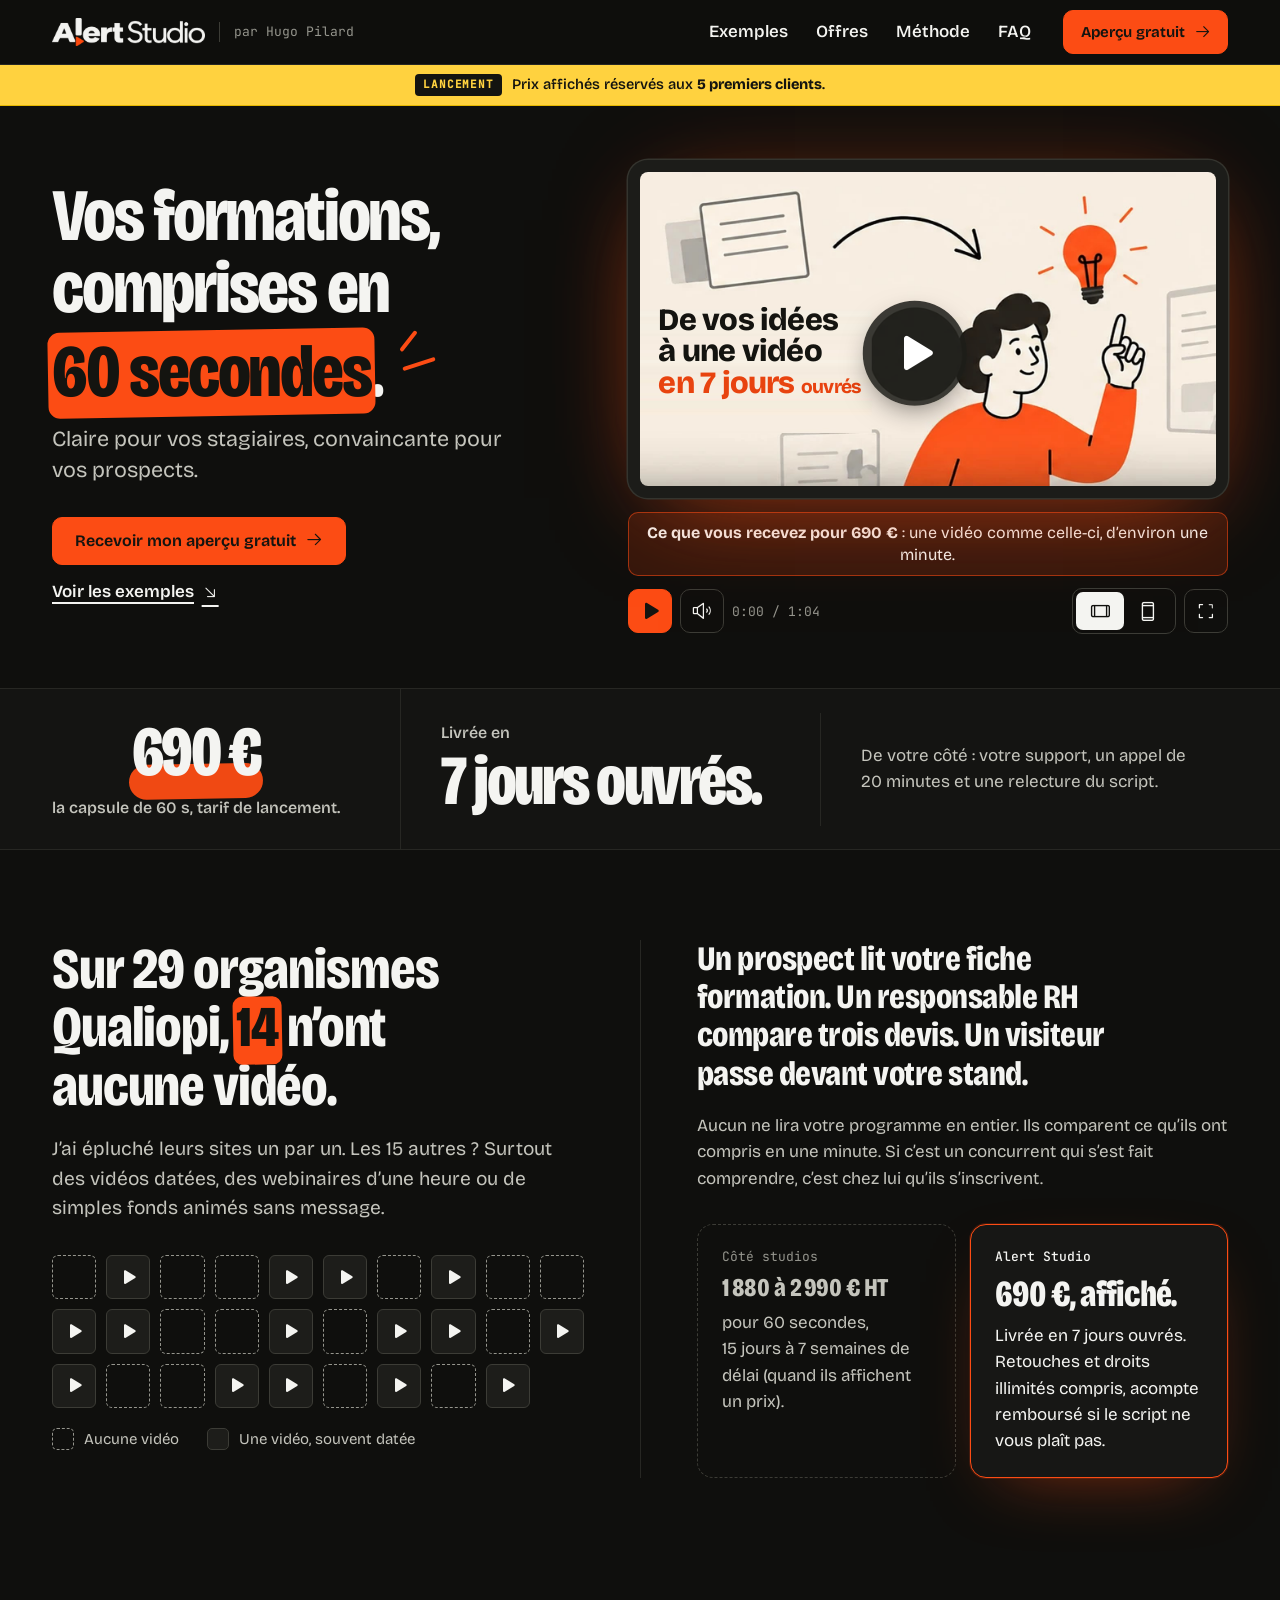
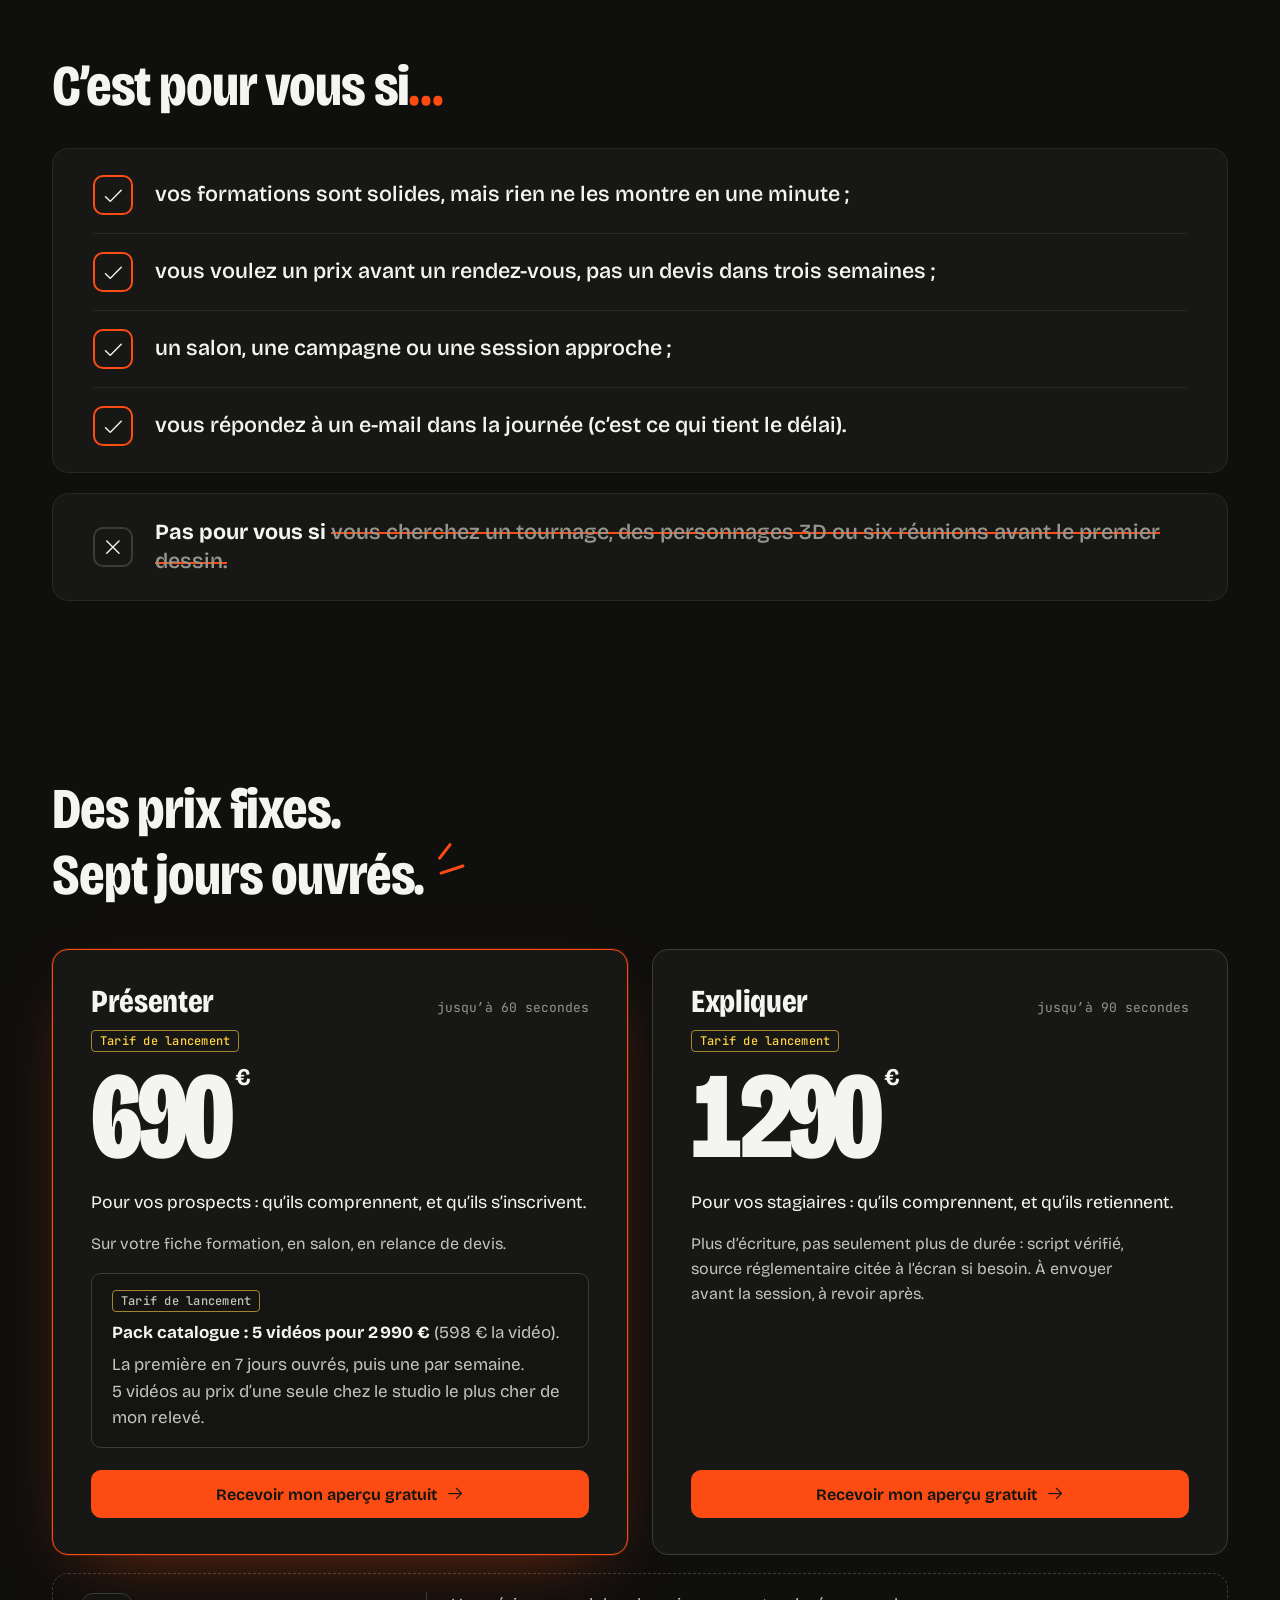
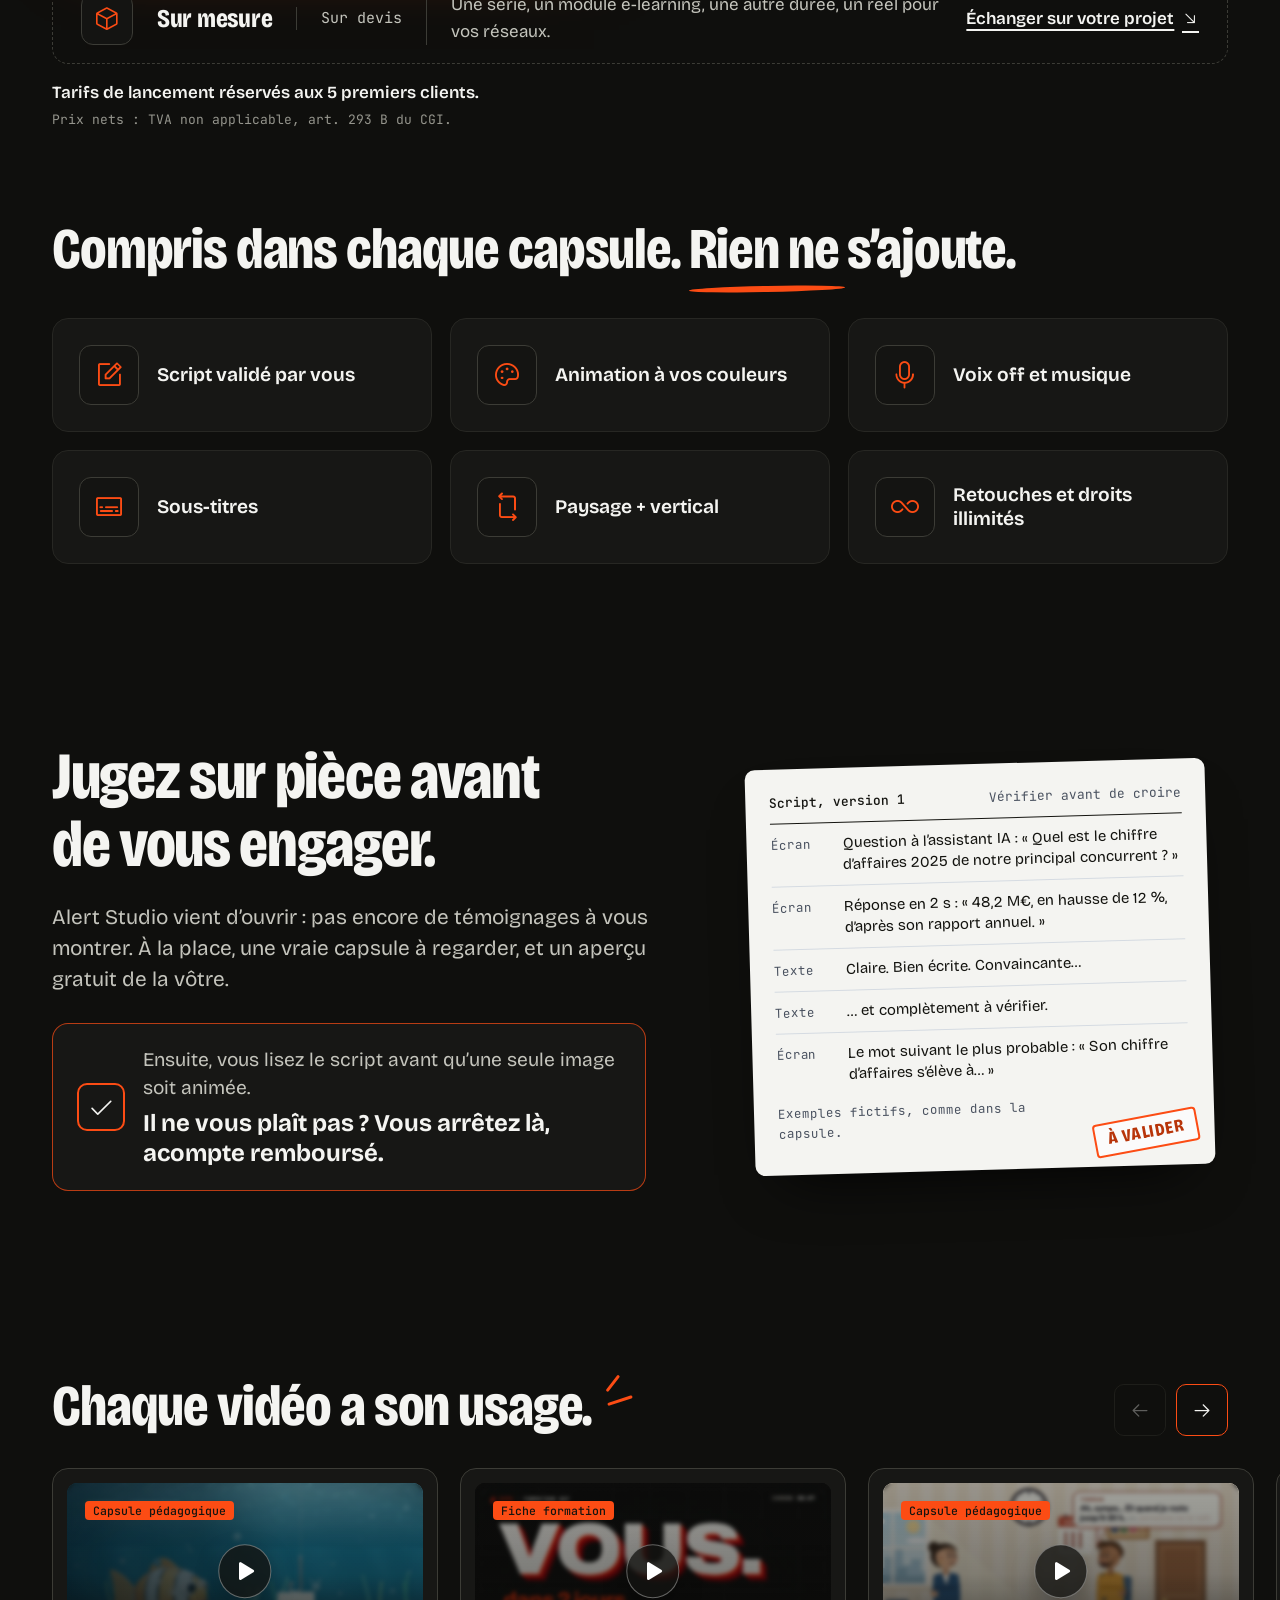
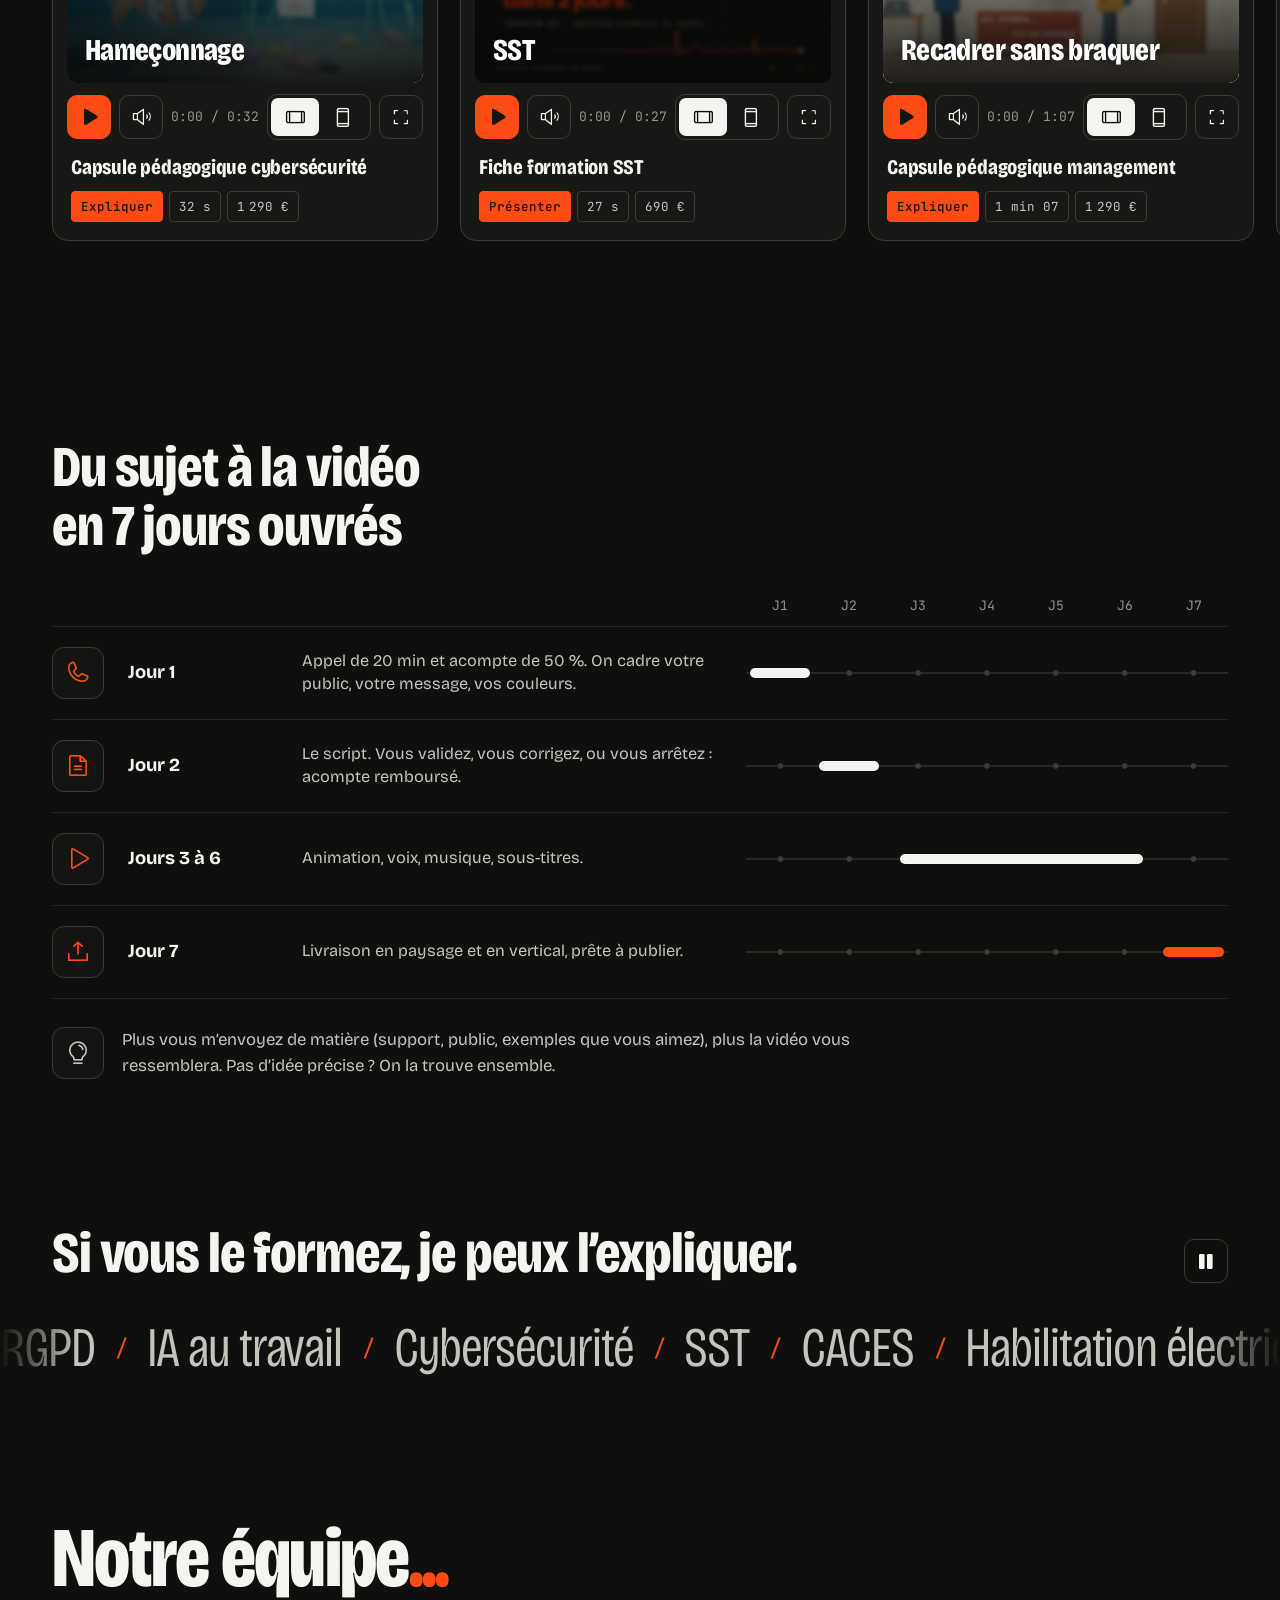
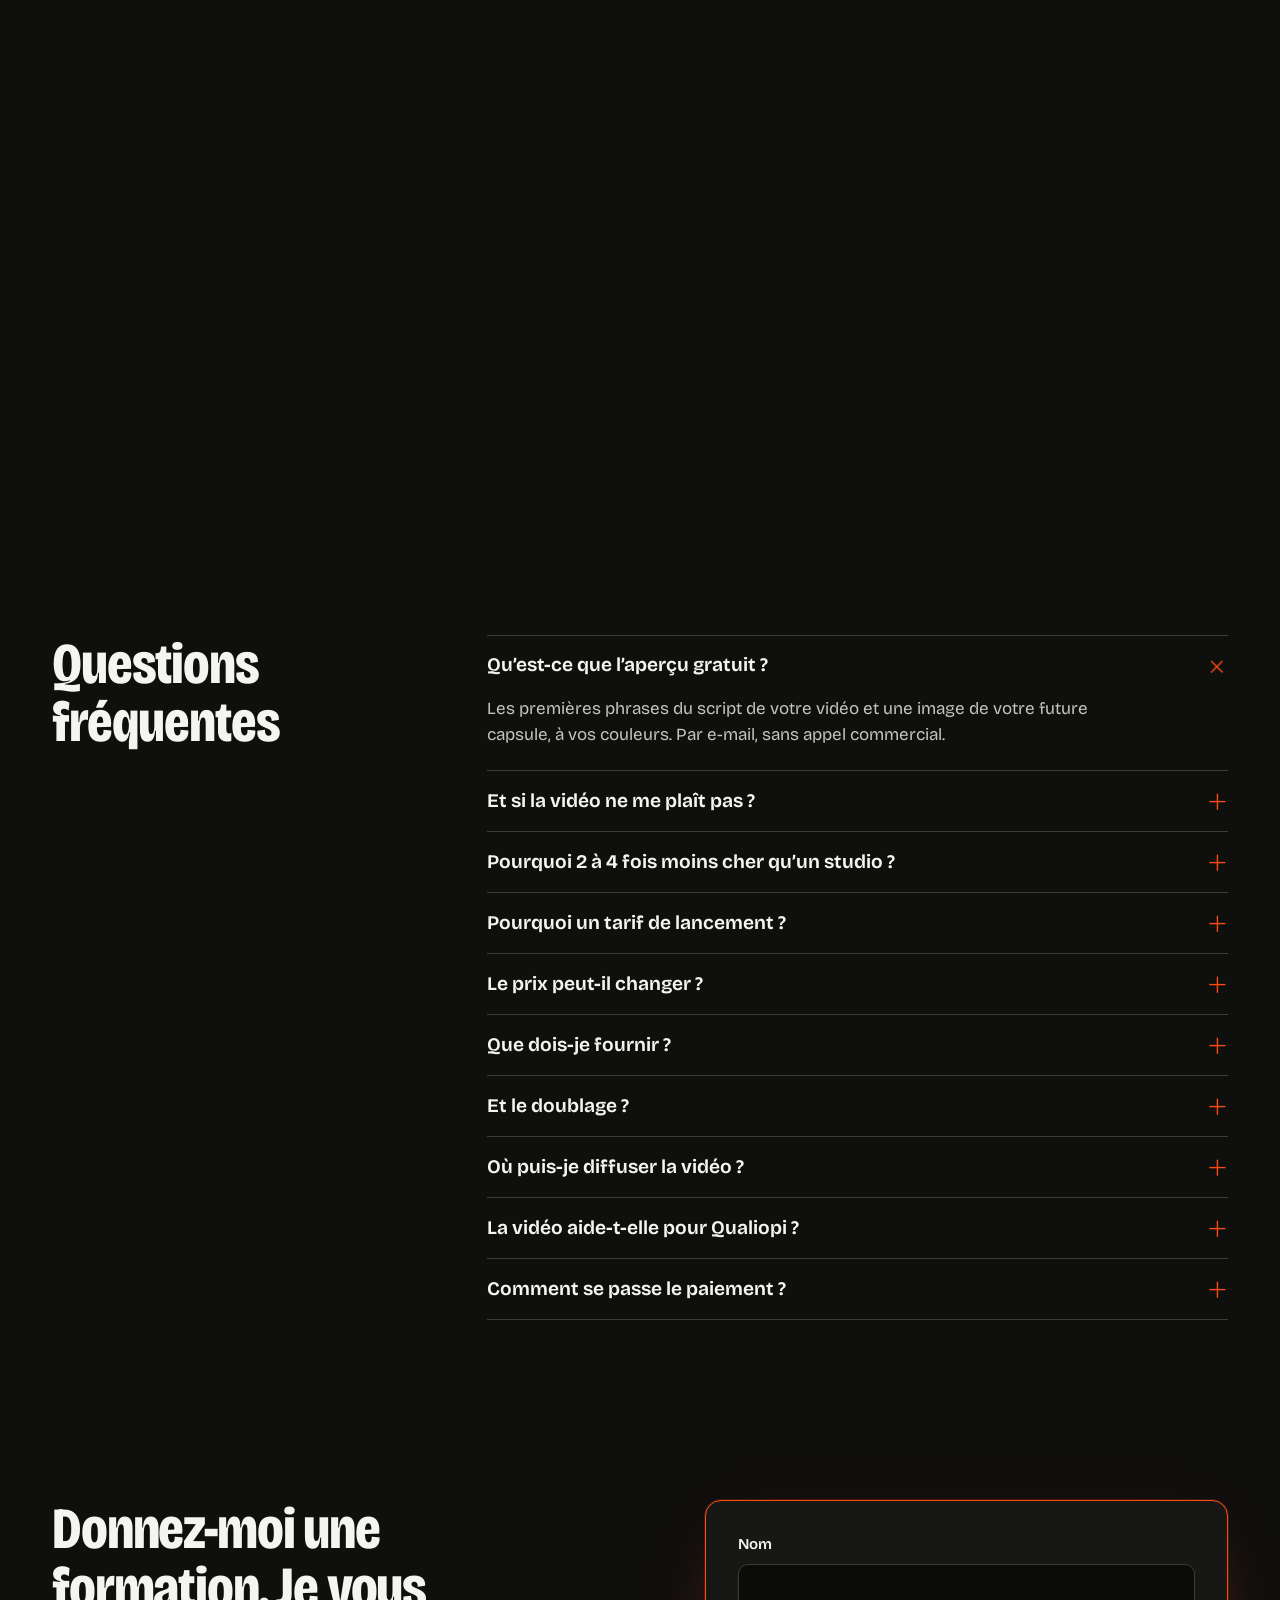
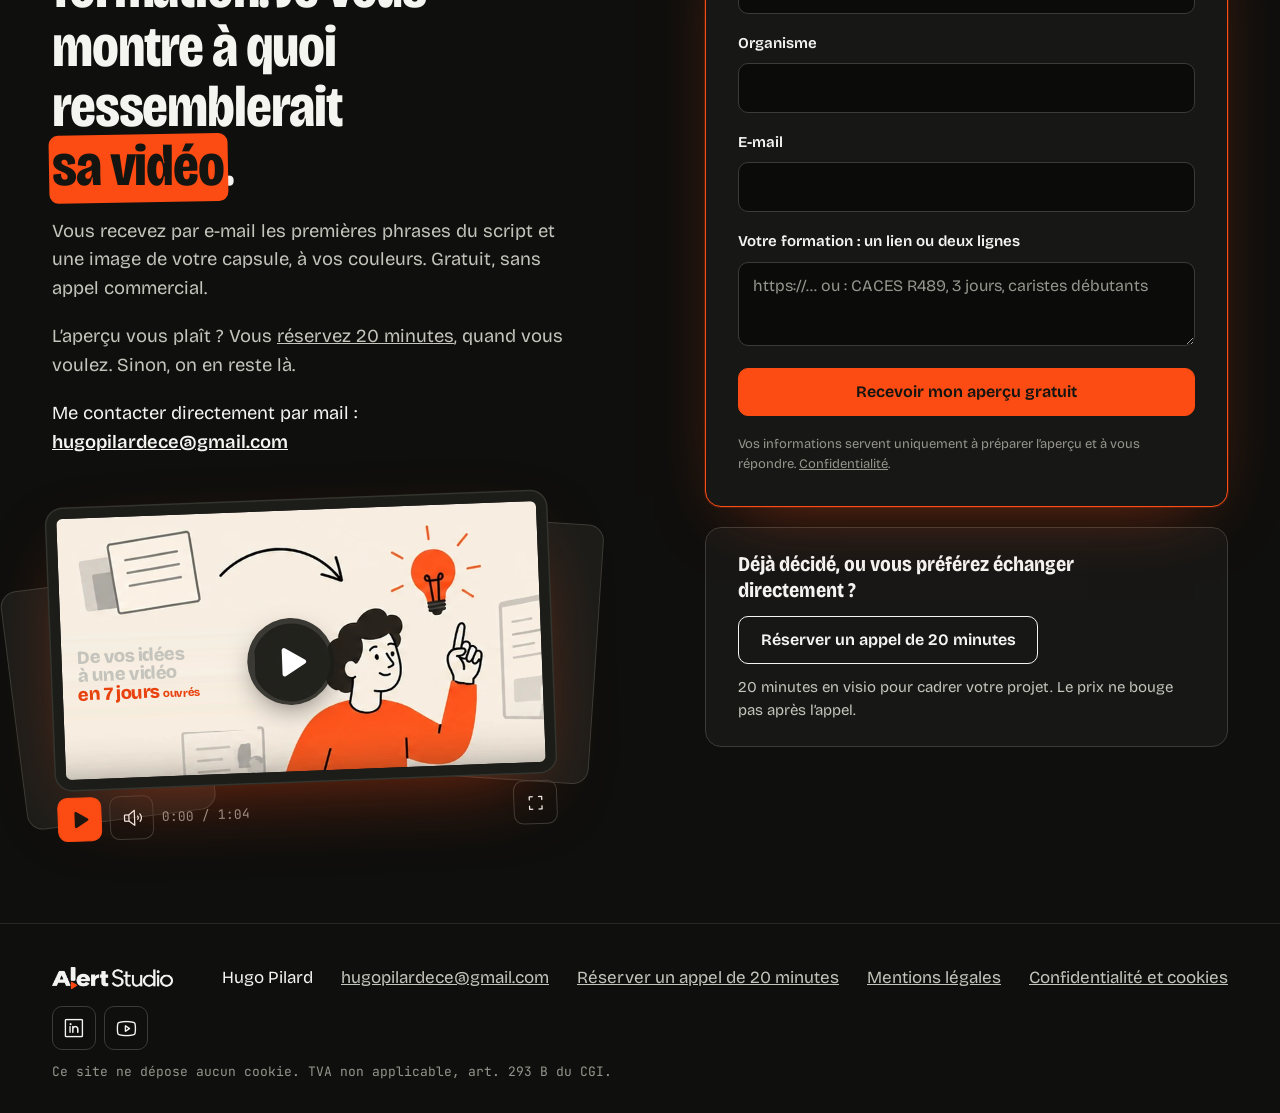
==== commit a53bec7c: "Ajout de la capsule hameçonnage (3D) et nouvel ordre de la librairie Co-Authored-By: Claude Opus 5.5" ====
--- a/index.html
+++ b/index.html
@@ -796,6 +796,96 @@
 
     <div class="strip" role="region" aria-label="Exemples de vidéos" tabindex="0">
       <article class="ex-card">
+        <figure class="player" data-player data-mobile="p" data-dur="0:32" data-l="assets/cyber-16x9.mp4" data-p="assets/cyber-9x16.mp4">
+          <div class="scene">
+            <span class="ghost ghost-l" aria-hidden="true"></span>
+            <span class="ghost ghost-p" aria-hidden="true"></span>
+            <div class="frame">
+              <video class="v-l is-on" playsinline preload="metadata" src="assets/cyber-16x9.mp4" poster="assets/posters/cyber-16x9.jpg" aria-label="Capsule pédagogique cybersécurité (paysage)"></video>
+              <video class="v-p" playsinline preload="none" poster="assets/posters/cyber-9x16.jpg" aria-label="Capsule pédagogique cybersécurité (vertical)" aria-hidden="true" tabindex="-1"></video>
+              <div class="cover cover-ex" aria-hidden="true"><span class="cx-tag">Capsule pédagogique</span><p class="cx-t">Hameçonnage</p></div>
+              <span class="prog" aria-hidden="true"></span>
+              <button class="bigplay" type="button" tabindex="-1" aria-hidden="true"><i class="ph-fill ph-play"></i></button>
+            </div>
+          </div>
+          <div class="ctrls">
+            <button class="cbtn" type="button" data-act="play" aria-label="Lire : capsule pédagogique cybersécurité"><i class="ph-fill ph-play" aria-hidden="true"></i></button>
+            <button class="cbtn" type="button" data-act="mute" aria-label="Couper le son"><i class="ph ph-speaker-high" aria-hidden="true"></i></button>
+            <span class="time mono" aria-hidden="true">0:00 / 0:32</span>
+            <div class="seg" role="group" aria-label="Format de la vidéo : capsule pédagogique cybersécurité">
+              <button type="button" data-o="l" aria-pressed="true" title="Paysage"><i class="ph ph-device-mobile land" aria-hidden="true"></i><span class="sr-only">Paysage</span></button>
+              <button type="button" data-o="p" aria-pressed="false" title="Vertical"><i class="ph ph-device-mobile" aria-hidden="true"></i><span class="sr-only">Vertical</span></button>
+            </div>
+            <button class="cbtn" type="button" data-act="fs" aria-label="Plein écran"><i class="ph ph-corners-out" aria-hidden="true"></i></button>
+          </div>
+        </figure>
+        <div class="ex-meta">
+          <h3>Capsule pédagogique cybersécurité</h3>
+          <p class="tags"><span class="tag acc">Expliquer</span><span class="tag">32&nbsp;s</span><span class="tag">1&#8239;290&nbsp;€</span></p>
+        </div>
+      </article>
+
+      <article class="ex-card">
+        <figure class="player" data-player data-mobile="p" data-dur="0:27" data-l="assets/sst-16x9.mp4" data-p="assets/sst-9x16.mp4">
+          <div class="scene">
+            <span class="ghost ghost-l" aria-hidden="true"></span>
+            <span class="ghost ghost-p" aria-hidden="true"></span>
+            <div class="frame">
+              <video class="v-l is-on" playsinline preload="metadata" src="assets/sst-16x9.mp4" poster="assets/posters/sst-16x9.jpg" aria-label="Fiche formation SST (paysage)"></video>
+              <video class="v-p" playsinline preload="none" poster="assets/posters/sst-9x16.jpg" aria-label="Fiche formation SST (vertical)" aria-hidden="true" tabindex="-1"></video>
+              <div class="cover cover-ex" aria-hidden="true"><span class="cx-tag">Fiche formation</span><p class="cx-t">SST</p></div>
+              <span class="prog" aria-hidden="true"></span>
+              <button class="bigplay" type="button" tabindex="-1" aria-hidden="true"><i class="ph-fill ph-play"></i></button>
+            </div>
+          </div>
+          <div class="ctrls">
+            <button class="cbtn" type="button" data-act="play" aria-label="Lire : fiche formation SST"><i class="ph-fill ph-play" aria-hidden="true"></i></button>
+            <button class="cbtn" type="button" data-act="mute" aria-label="Couper le son"><i class="ph ph-speaker-high" aria-hidden="true"></i></button>
+            <span class="time mono" aria-hidden="true">0:00 / 0:27</span>
+            <div class="seg" role="group" aria-label="Format de la vidéo : fiche formation SST">
+              <button type="button" data-o="l" aria-pressed="true" title="Paysage"><i class="ph ph-device-mobile land" aria-hidden="true"></i><span class="sr-only">Paysage</span></button>
+              <button type="button" data-o="p" aria-pressed="false" title="Vertical"><i class="ph ph-device-mobile" aria-hidden="true"></i><span class="sr-only">Vertical</span></button>
+            </div>
+            <button class="cbtn" type="button" data-act="fs" aria-label="Plein écran"><i class="ph ph-corners-out" aria-hidden="true"></i></button>
+          </div>
+        </figure>
+        <div class="ex-meta">
+          <h3>Fiche formation SST</h3>
+          <p class="tags"><span class="tag acc">Présenter</span><span class="tag">27&nbsp;s</span><span class="tag">690&nbsp;€</span></p>
+        </div>
+      </article>
+
+      <article class="ex-card">
+        <figure class="player" data-player data-mobile="p" data-dur="1:07" data-l="assets/mgmt-16x9.mp4" data-p="assets/mgmt-9x16.mp4">
+          <div class="scene">
+            <span class="ghost ghost-l" aria-hidden="true"></span>
+            <span class="ghost ghost-p" aria-hidden="true"></span>
+            <div class="frame">
+              <video class="v-l is-on" playsinline preload="metadata" src="assets/mgmt-16x9.mp4" poster="assets/posters/mgmt-16x9.jpg" aria-label="Capsule pédagogique management (paysage)"></video>
+              <video class="v-p" playsinline preload="none" poster="assets/posters/mgmt-9x16.jpg" aria-label="Capsule pédagogique management (vertical)" aria-hidden="true" tabindex="-1"></video>
+              <div class="cover cover-ex" aria-hidden="true"><span class="cx-tag">Capsule pédagogique</span><p class="cx-t">Recadrer sans braquer</p></div>
+              <span class="prog" aria-hidden="true"></span>
+              <button class="bigplay" type="button" tabindex="-1" aria-hidden="true"><i class="ph-fill ph-play"></i></button>
+            </div>
+          </div>
+          <div class="ctrls">
+            <button class="cbtn" type="button" data-act="play" aria-label="Lire : capsule pédagogique management"><i class="ph-fill ph-play" aria-hidden="true"></i></button>
+            <button class="cbtn" type="button" data-act="mute" aria-label="Couper le son"><i class="ph ph-speaker-high" aria-hidden="true"></i></button>
+            <span class="time mono" aria-hidden="true">0:00 / 1:07</span>
+            <div class="seg" role="group" aria-label="Format de la vidéo : capsule pédagogique management">
+              <button type="button" data-o="l" aria-pressed="true" title="Paysage"><i class="ph ph-device-mobile land" aria-hidden="true"></i><span class="sr-only">Paysage</span></button>
+              <button type="button" data-o="p" aria-pressed="false" title="Vertical"><i class="ph ph-device-mobile" aria-hidden="true"></i><span class="sr-only">Vertical</span></button>
+            </div>
+            <button class="cbtn" type="button" data-act="fs" aria-label="Plein écran"><i class="ph ph-corners-out" aria-hidden="true"></i></button>
+          </div>
+        </figure>
+        <div class="ex-meta">
+          <h3>Capsule pédagogique management</h3>
+          <p class="tags"><span class="tag acc">Expliquer</span><span class="tag">1&nbsp;min&nbsp;07</span><span class="tag">1&#8239;290&nbsp;€</span></p>
+        </div>
+      </article>
+
+      <article class="ex-card">
         <figure class="player" data-player data-mobile="p" data-dur="0:40" data-l="assets/caces-16x9.mp4" data-p="assets/caces-9x16.mp4">
           <div class="scene">
             <span class="ghost ghost-l" aria-hidden="true"></span>
@@ -852,66 +942,6 @@
         <div class="ex-meta">
           <h3>Capsule pédagogique IA</h3>
           <p class="tags"><span class="tag acc">Expliquer</span><span class="tag">47&nbsp;s</span><span class="tag">1&#8239;290&nbsp;€</span></p>
-        </div>
-      </article>
-
-      <article class="ex-card">
-        <figure class="player" data-player data-mobile="p" data-dur="1:07" data-l="assets/mgmt-16x9.mp4" data-p="assets/mgmt-9x16.mp4">
-          <div class="scene">
-            <span class="ghost ghost-l" aria-hidden="true"></span>
-            <span class="ghost ghost-p" aria-hidden="true"></span>
-            <div class="frame">
-              <video class="v-l is-on" playsinline preload="metadata" src="assets/mgmt-16x9.mp4" poster="assets/posters/mgmt-16x9.jpg" aria-label="Capsule pédagogique management (paysage)"></video>
-              <video class="v-p" playsinline preload="none" poster="assets/posters/mgmt-9x16.jpg" aria-label="Capsule pédagogique management (vertical)" aria-hidden="true" tabindex="-1"></video>
-              <div class="cover cover-ex" aria-hidden="true"><span class="cx-tag">Capsule pédagogique</span><p class="cx-t">Recadrer sans braquer</p></div>
-              <span class="prog" aria-hidden="true"></span>
-              <button class="bigplay" type="button" tabindex="-1" aria-hidden="true"><i class="ph-fill ph-play"></i></button>
-            </div>
-          </div>
-          <div class="ctrls">
-            <button class="cbtn" type="button" data-act="play" aria-label="Lire : capsule pédagogique management"><i class="ph-fill ph-play" aria-hidden="true"></i></button>
-            <button class="cbtn" type="button" data-act="mute" aria-label="Couper le son"><i class="ph ph-speaker-high" aria-hidden="true"></i></button>
-            <span class="time mono" aria-hidden="true">0:00 / 1:07</span>
-            <div class="seg" role="group" aria-label="Format de la vidéo : capsule pédagogique management">
-              <button type="button" data-o="l" aria-pressed="true" title="Paysage"><i class="ph ph-device-mobile land" aria-hidden="true"></i><span class="sr-only">Paysage</span></button>
-              <button type="button" data-o="p" aria-pressed="false" title="Vertical"><i class="ph ph-device-mobile" aria-hidden="true"></i><span class="sr-only">Vertical</span></button>
-            </div>
-            <button class="cbtn" type="button" data-act="fs" aria-label="Plein écran"><i class="ph ph-corners-out" aria-hidden="true"></i></button>
-          </div>
-        </figure>
-        <div class="ex-meta">
-          <h3>Capsule pédagogique management</h3>
-          <p class="tags"><span class="tag acc">Expliquer</span><span class="tag">1&nbsp;min&nbsp;07</span><span class="tag">1&#8239;290&nbsp;€</span></p>
-        </div>
-      </article>
-
-      <article class="ex-card">
-        <figure class="player" data-player data-mobile="p" data-dur="0:27" data-l="assets/sst-16x9.mp4" data-p="assets/sst-9x16.mp4">
-          <div class="scene">
-            <span class="ghost ghost-l" aria-hidden="true"></span>
-            <span class="ghost ghost-p" aria-hidden="true"></span>
-            <div class="frame">
-              <video class="v-l is-on" playsinline preload="metadata" src="assets/sst-16x9.mp4" poster="assets/posters/sst-16x9.jpg" aria-label="Fiche formation SST (paysage)"></video>
-              <video class="v-p" playsinline preload="none" poster="assets/posters/sst-9x16.jpg" aria-label="Fiche formation SST (vertical)" aria-hidden="true" tabindex="-1"></video>
-              <div class="cover cover-ex" aria-hidden="true"><span class="cx-tag">Fiche formation</span><p class="cx-t">SST</p></div>
-              <span class="prog" aria-hidden="true"></span>
-              <button class="bigplay" type="button" tabindex="-1" aria-hidden="true"><i class="ph-fill ph-play"></i></button>
-            </div>
-          </div>
-          <div class="ctrls">
-            <button class="cbtn" type="button" data-act="play" aria-label="Lire : fiche formation SST"><i class="ph-fill ph-play" aria-hidden="true"></i></button>
-            <button class="cbtn" type="button" data-act="mute" aria-label="Couper le son"><i class="ph ph-speaker-high" aria-hidden="true"></i></button>
-            <span class="time mono" aria-hidden="true">0:00 / 0:27</span>
-            <div class="seg" role="group" aria-label="Format de la vidéo : fiche formation SST">
-              <button type="button" data-o="l" aria-pressed="true" title="Paysage"><i class="ph ph-device-mobile land" aria-hidden="true"></i><span class="sr-only">Paysage</span></button>
-              <button type="button" data-o="p" aria-pressed="false" title="Vertical"><i class="ph ph-device-mobile" aria-hidden="true"></i><span class="sr-only">Vertical</span></button>
-            </div>
-            <button class="cbtn" type="button" data-act="fs" aria-label="Plein écran"><i class="ph ph-corners-out" aria-hidden="true"></i></button>
-          </div>
-        </figure>
-        <div class="ex-meta">
-          <h3>Fiche formation SST</h3>
-          <p class="tags"><span class="tag acc">Présenter</span><span class="tag">27&nbsp;s</span><span class="tag">690&nbsp;€</span></p>
         </div>
       </article>
 
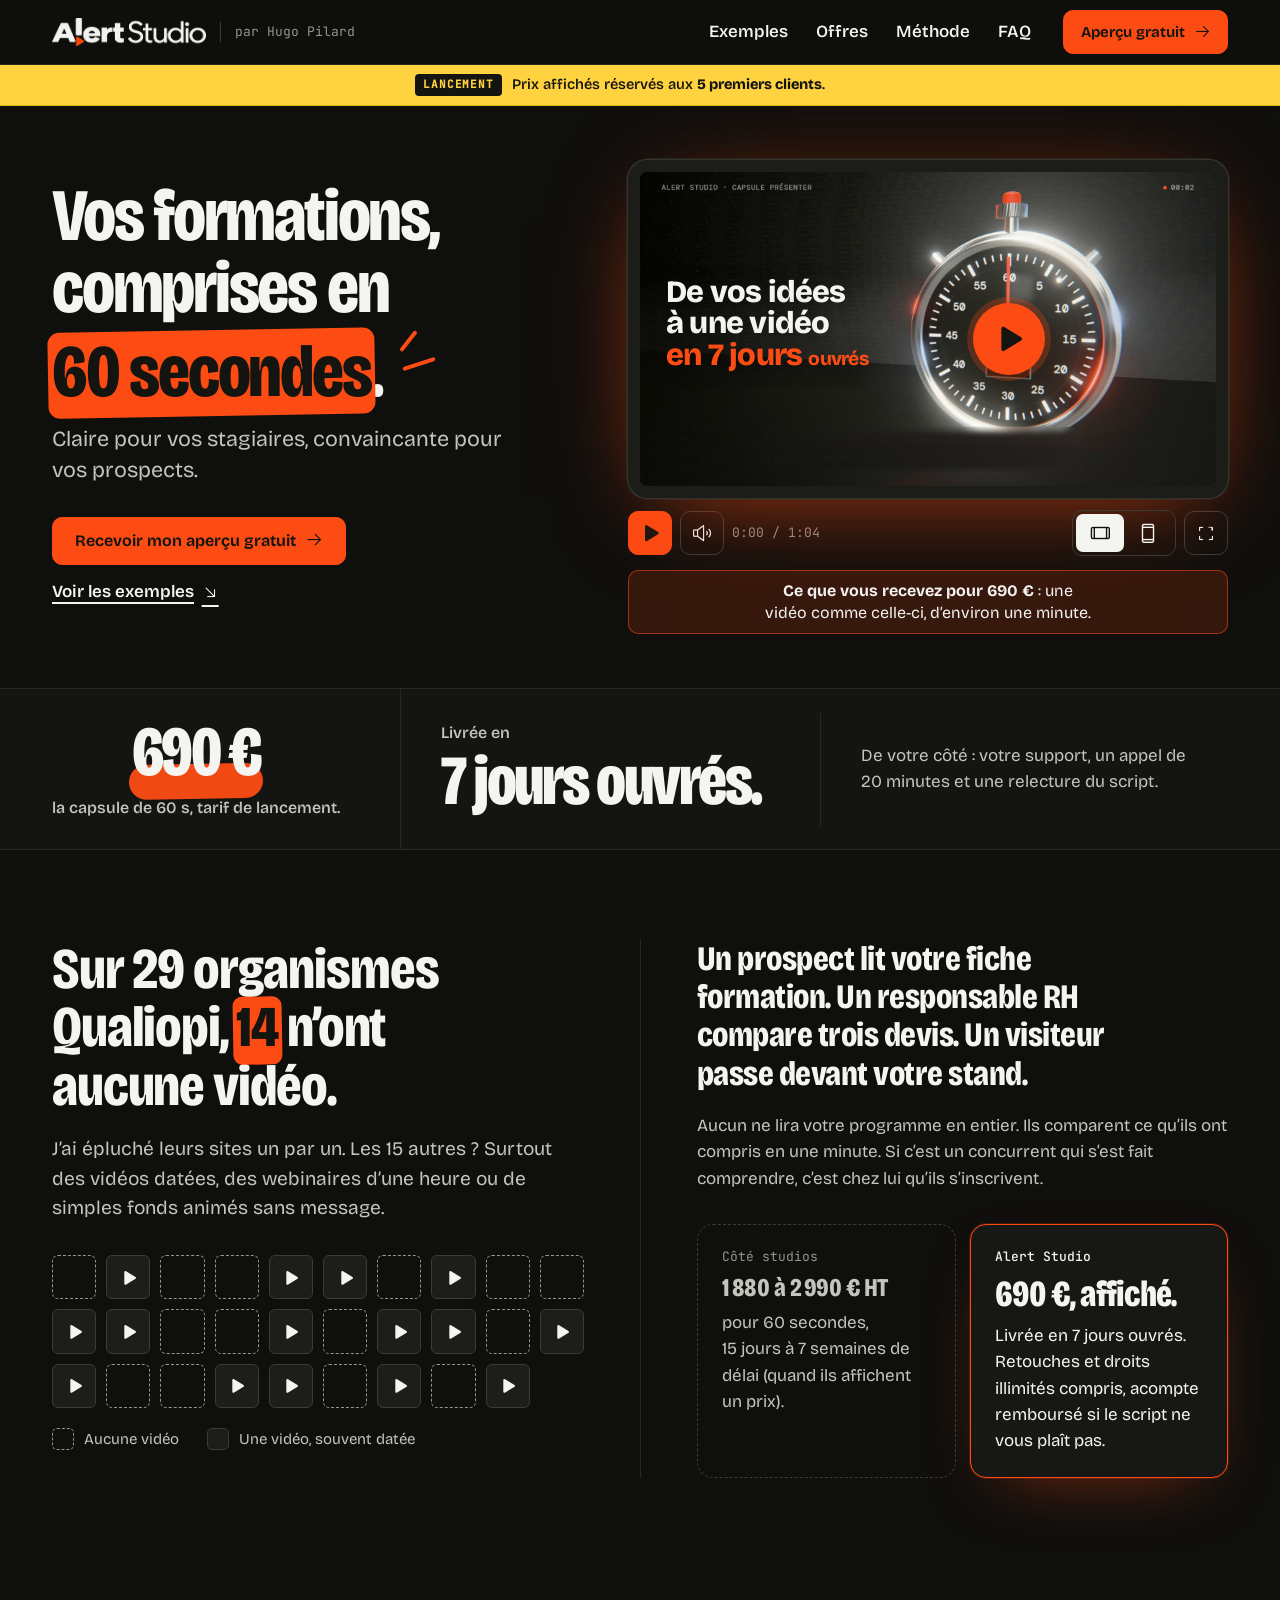
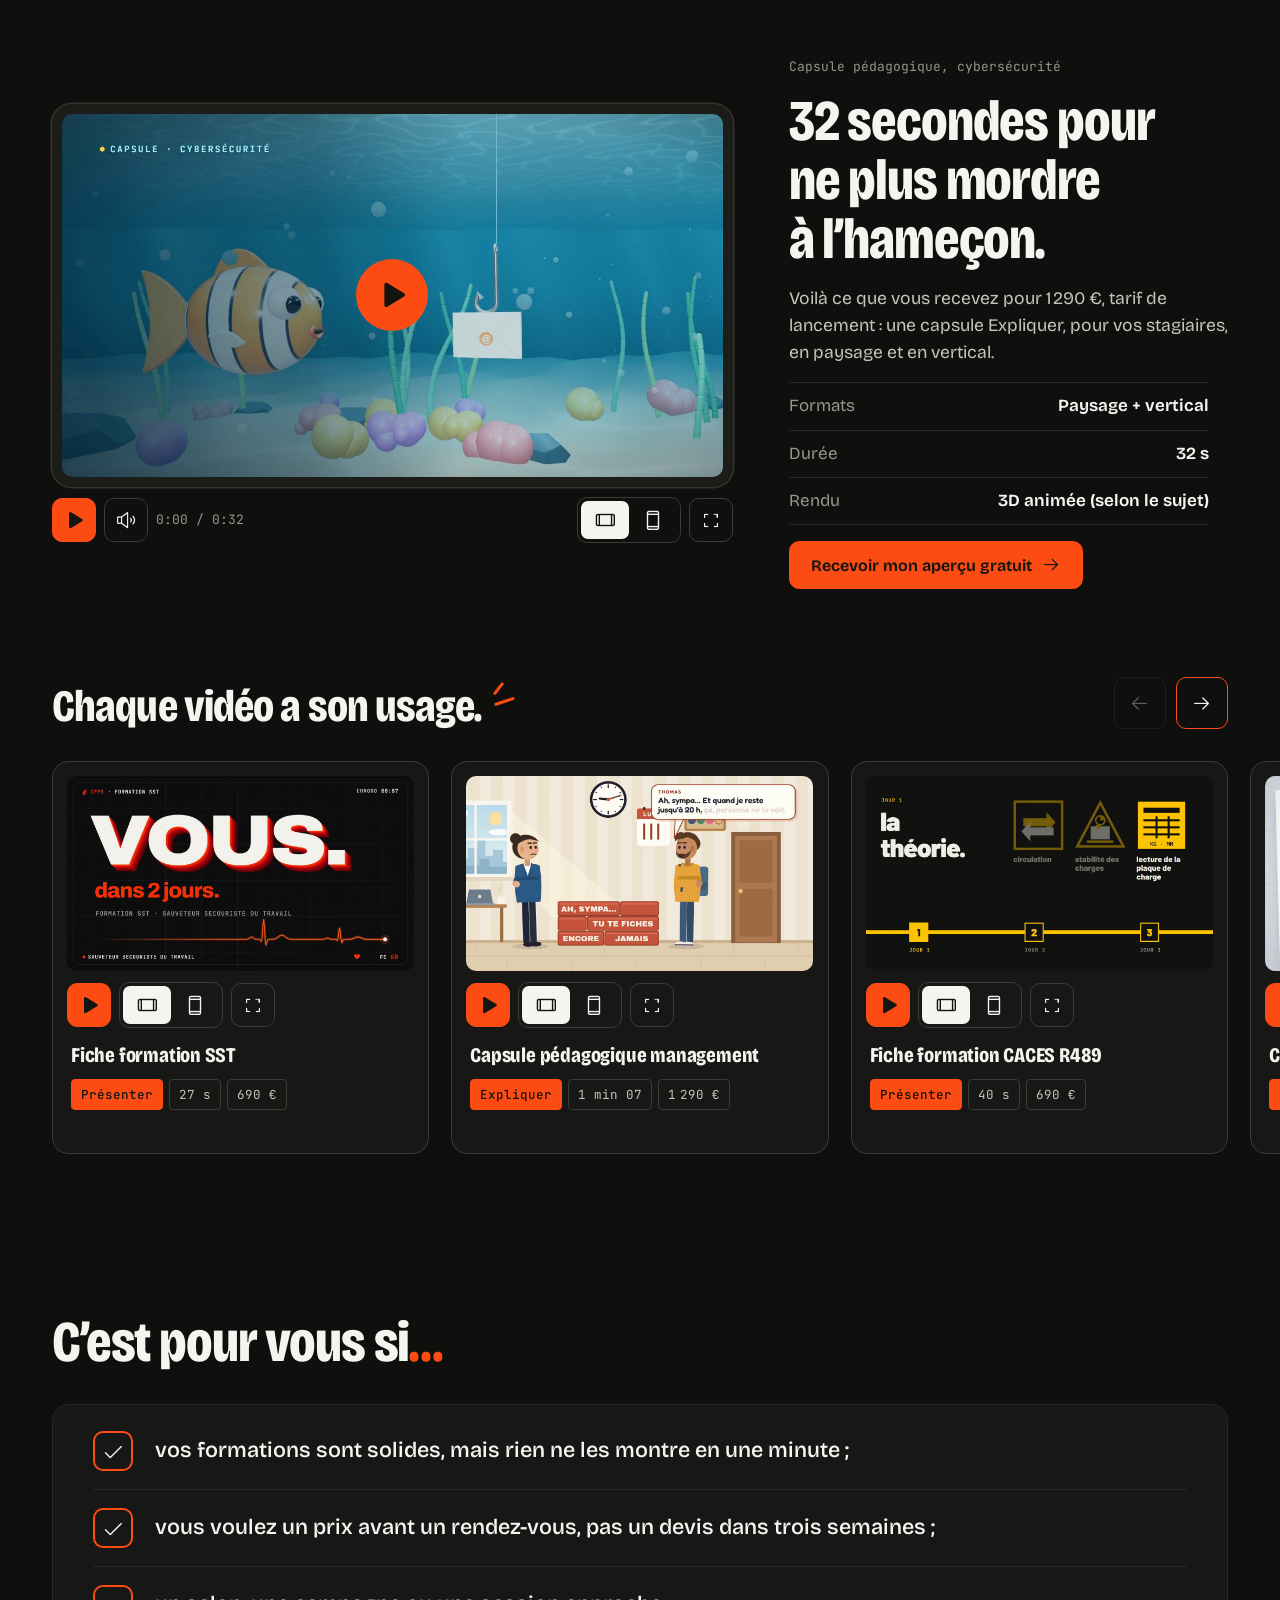
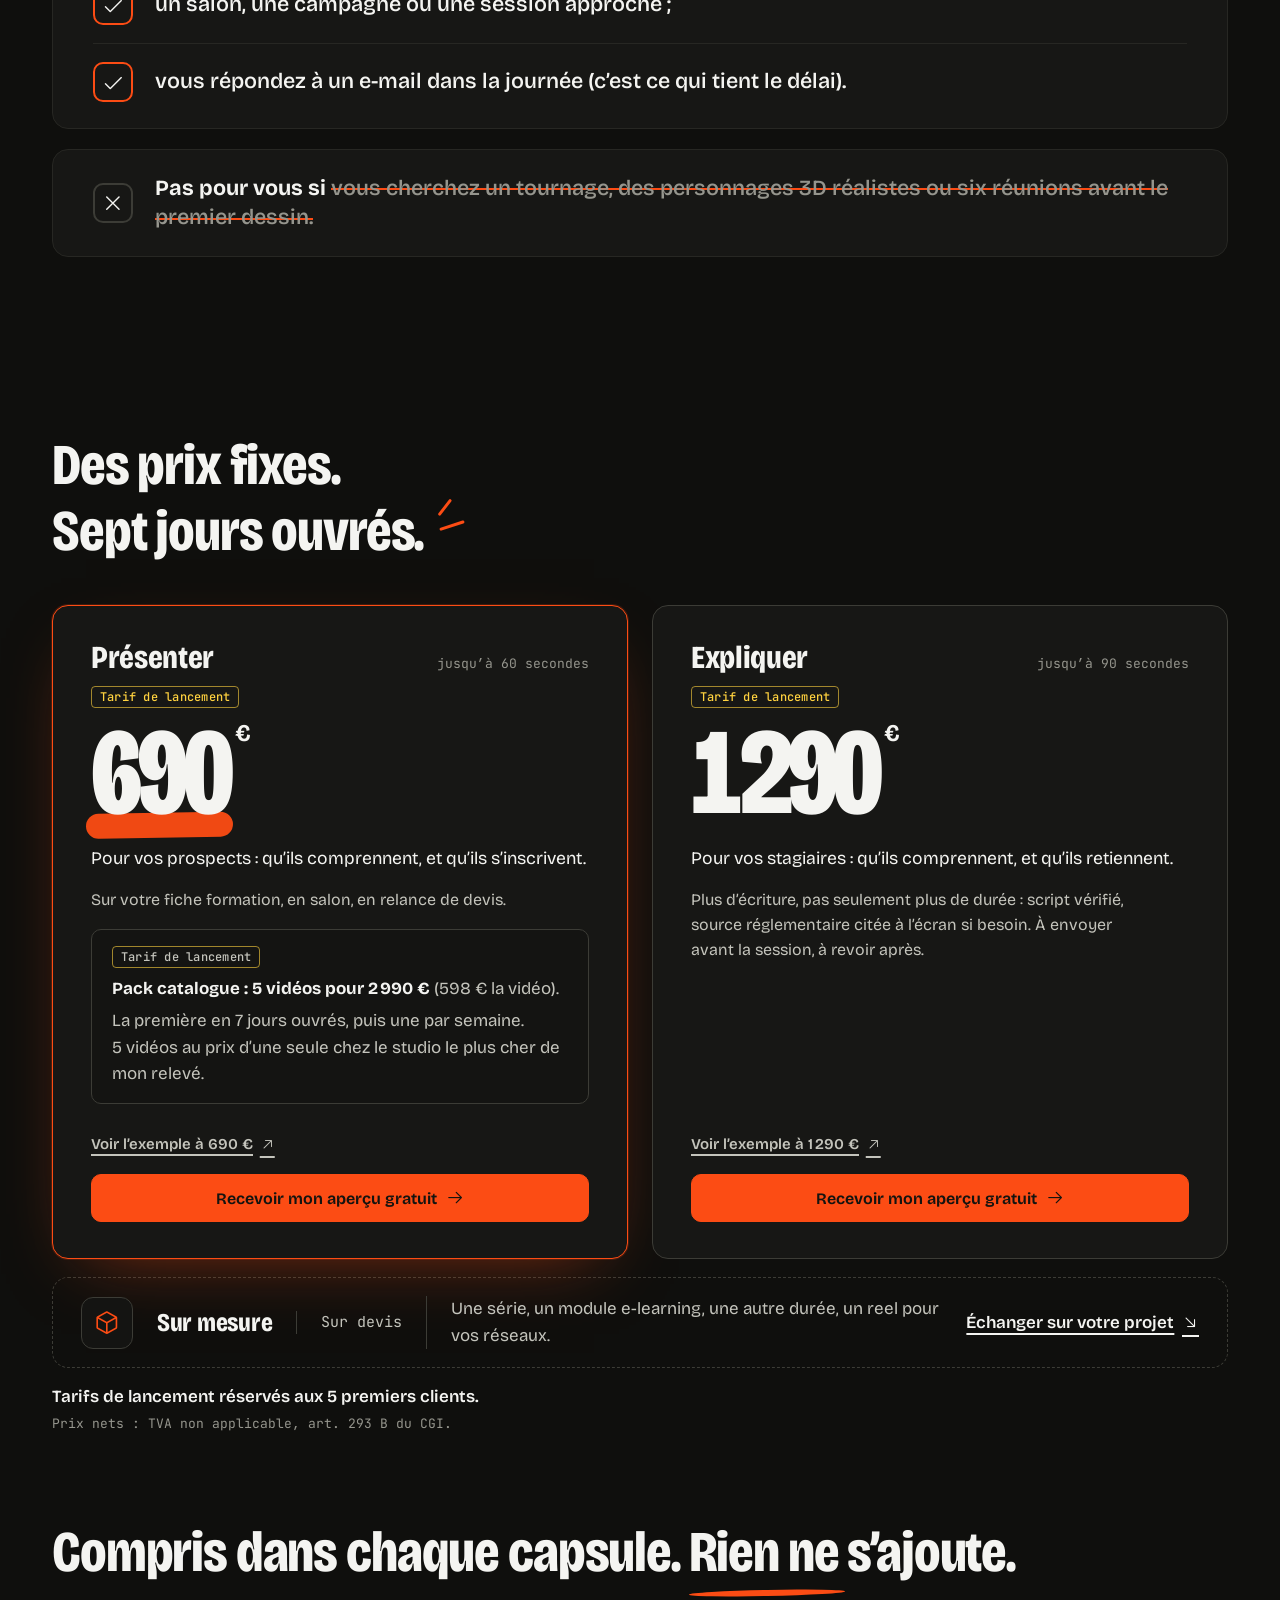
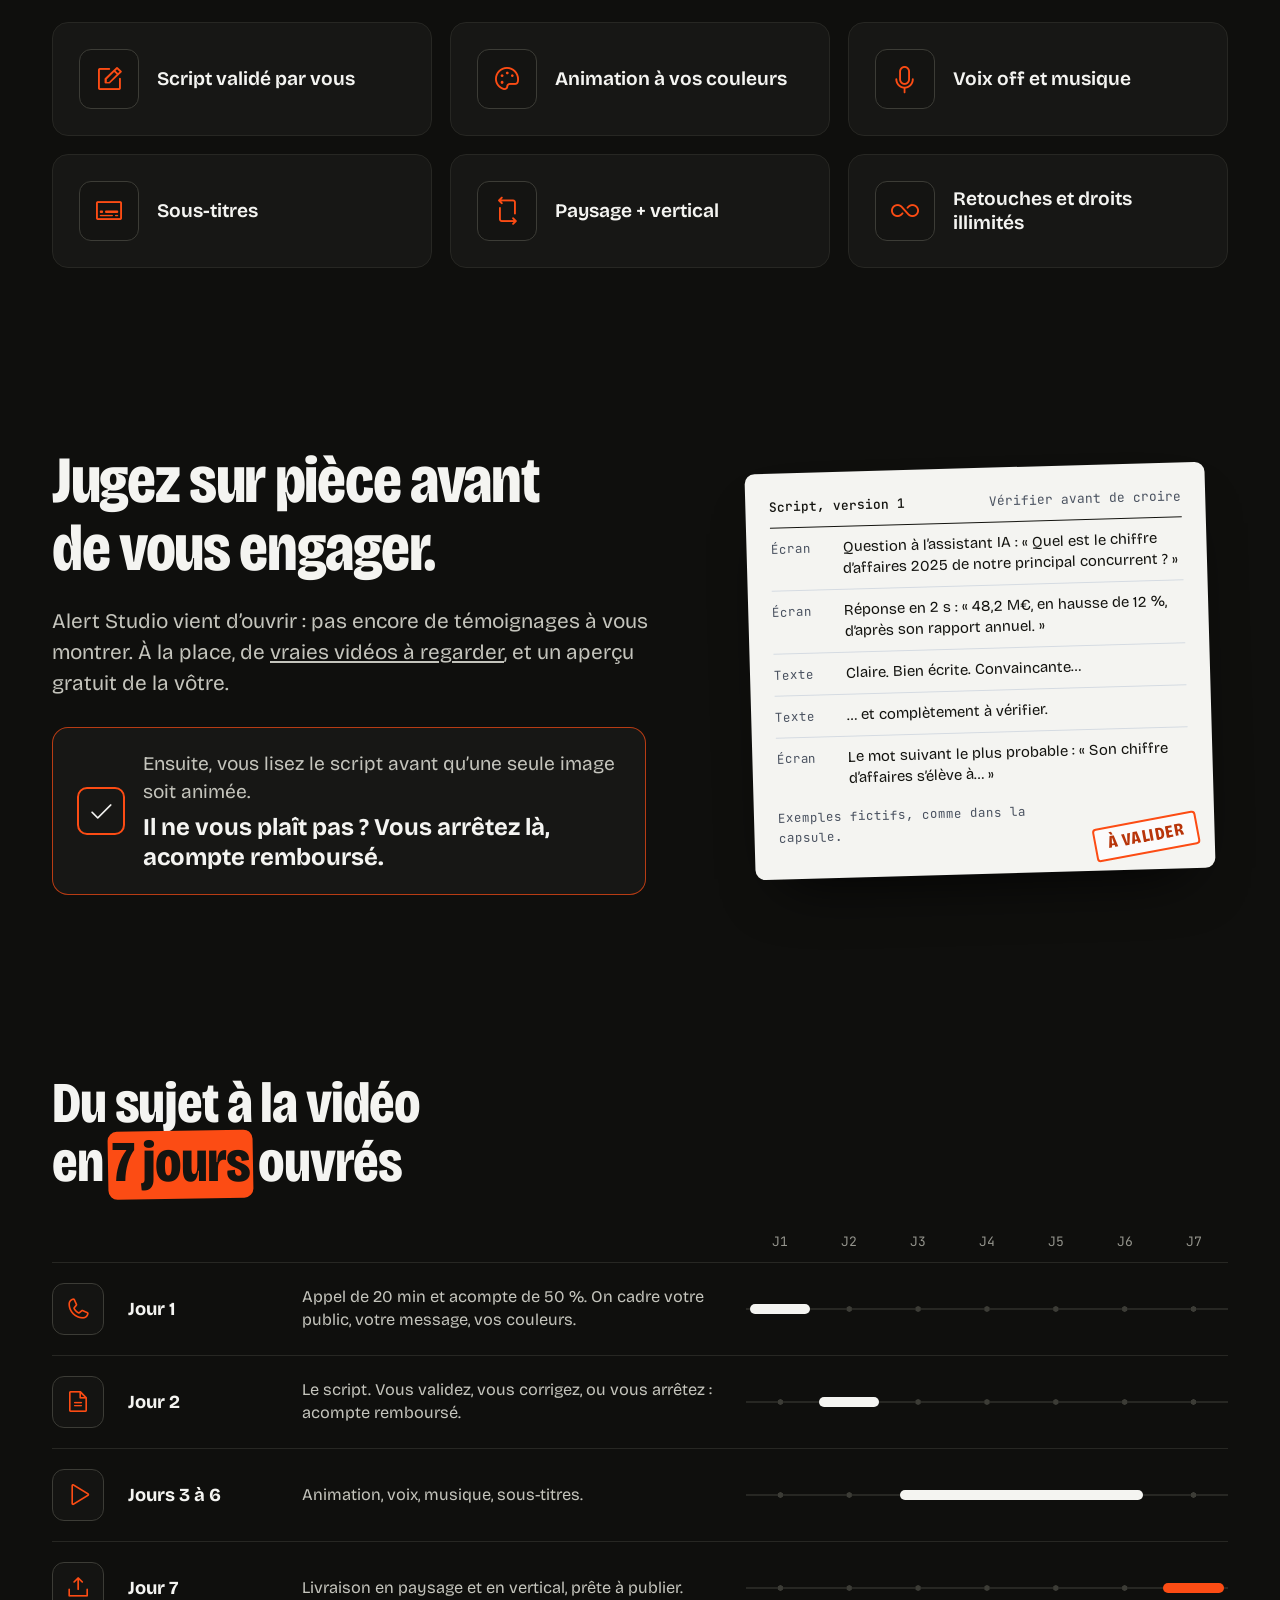
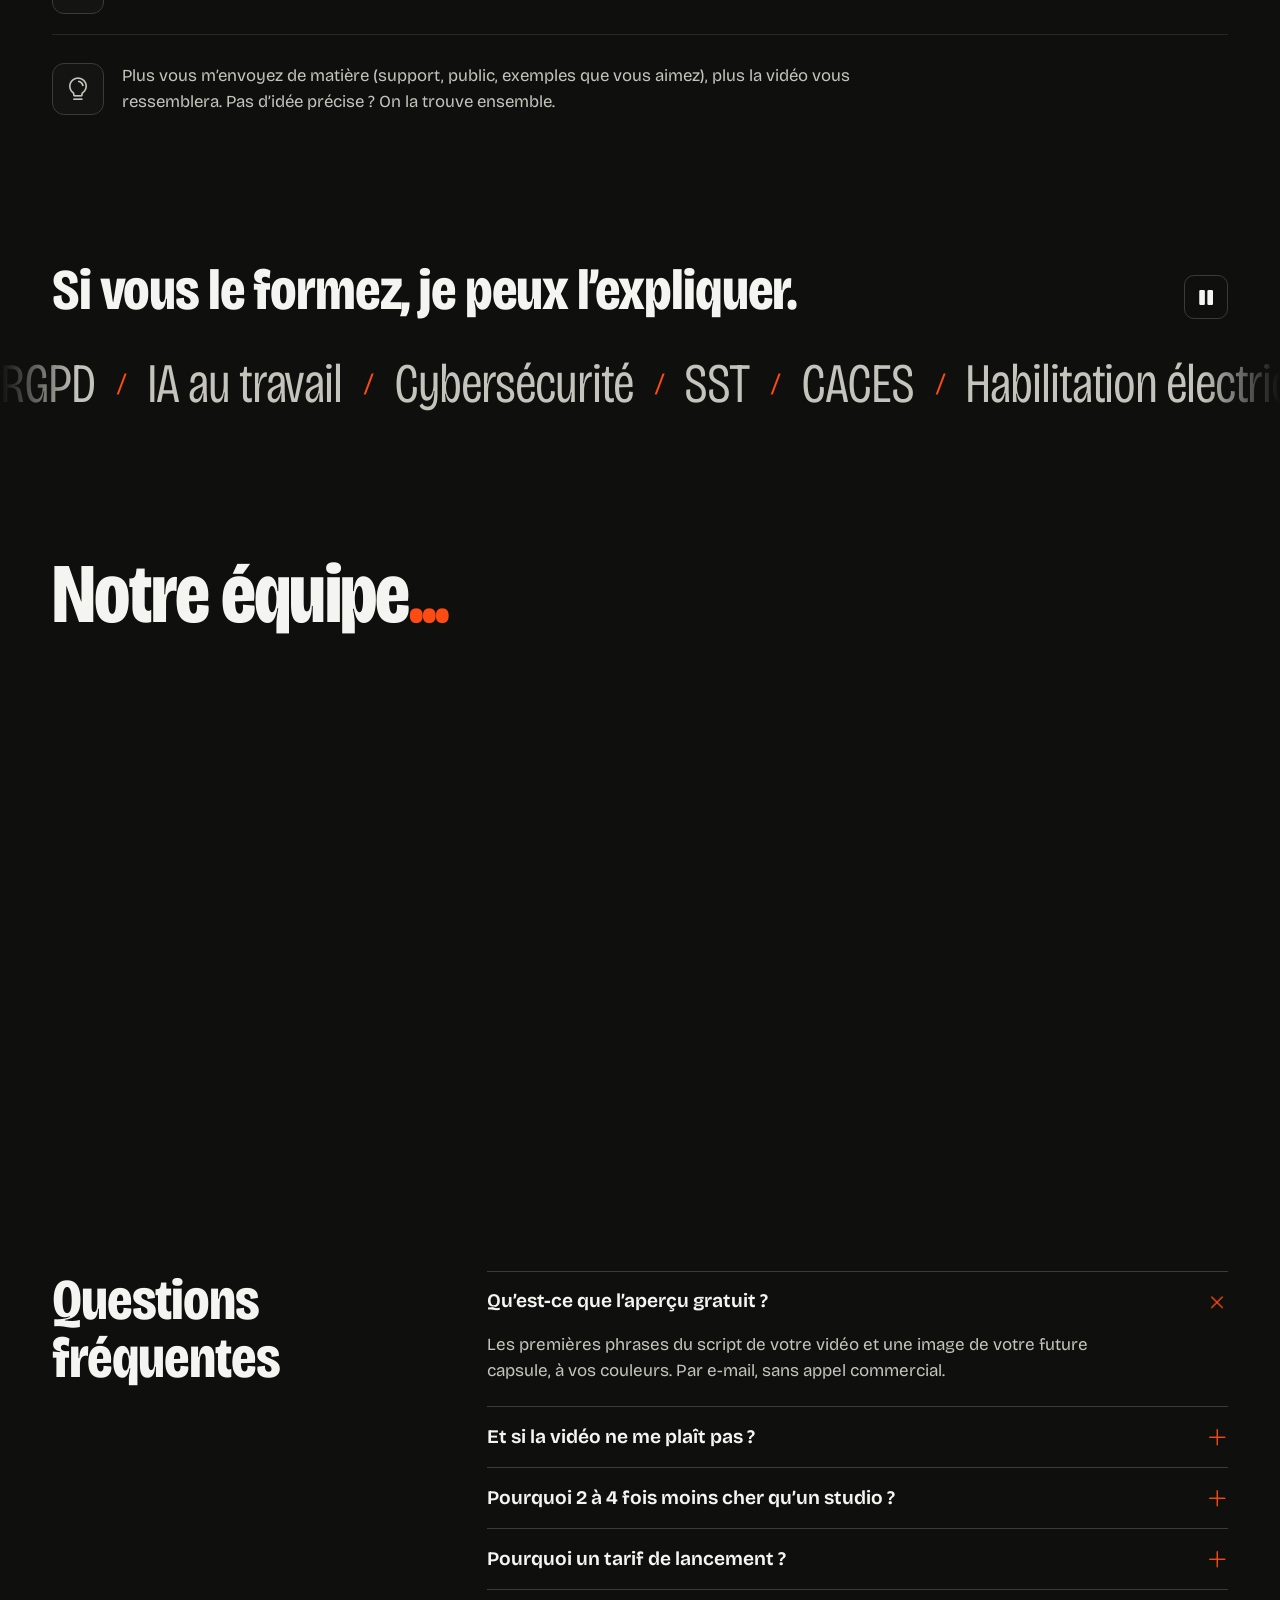
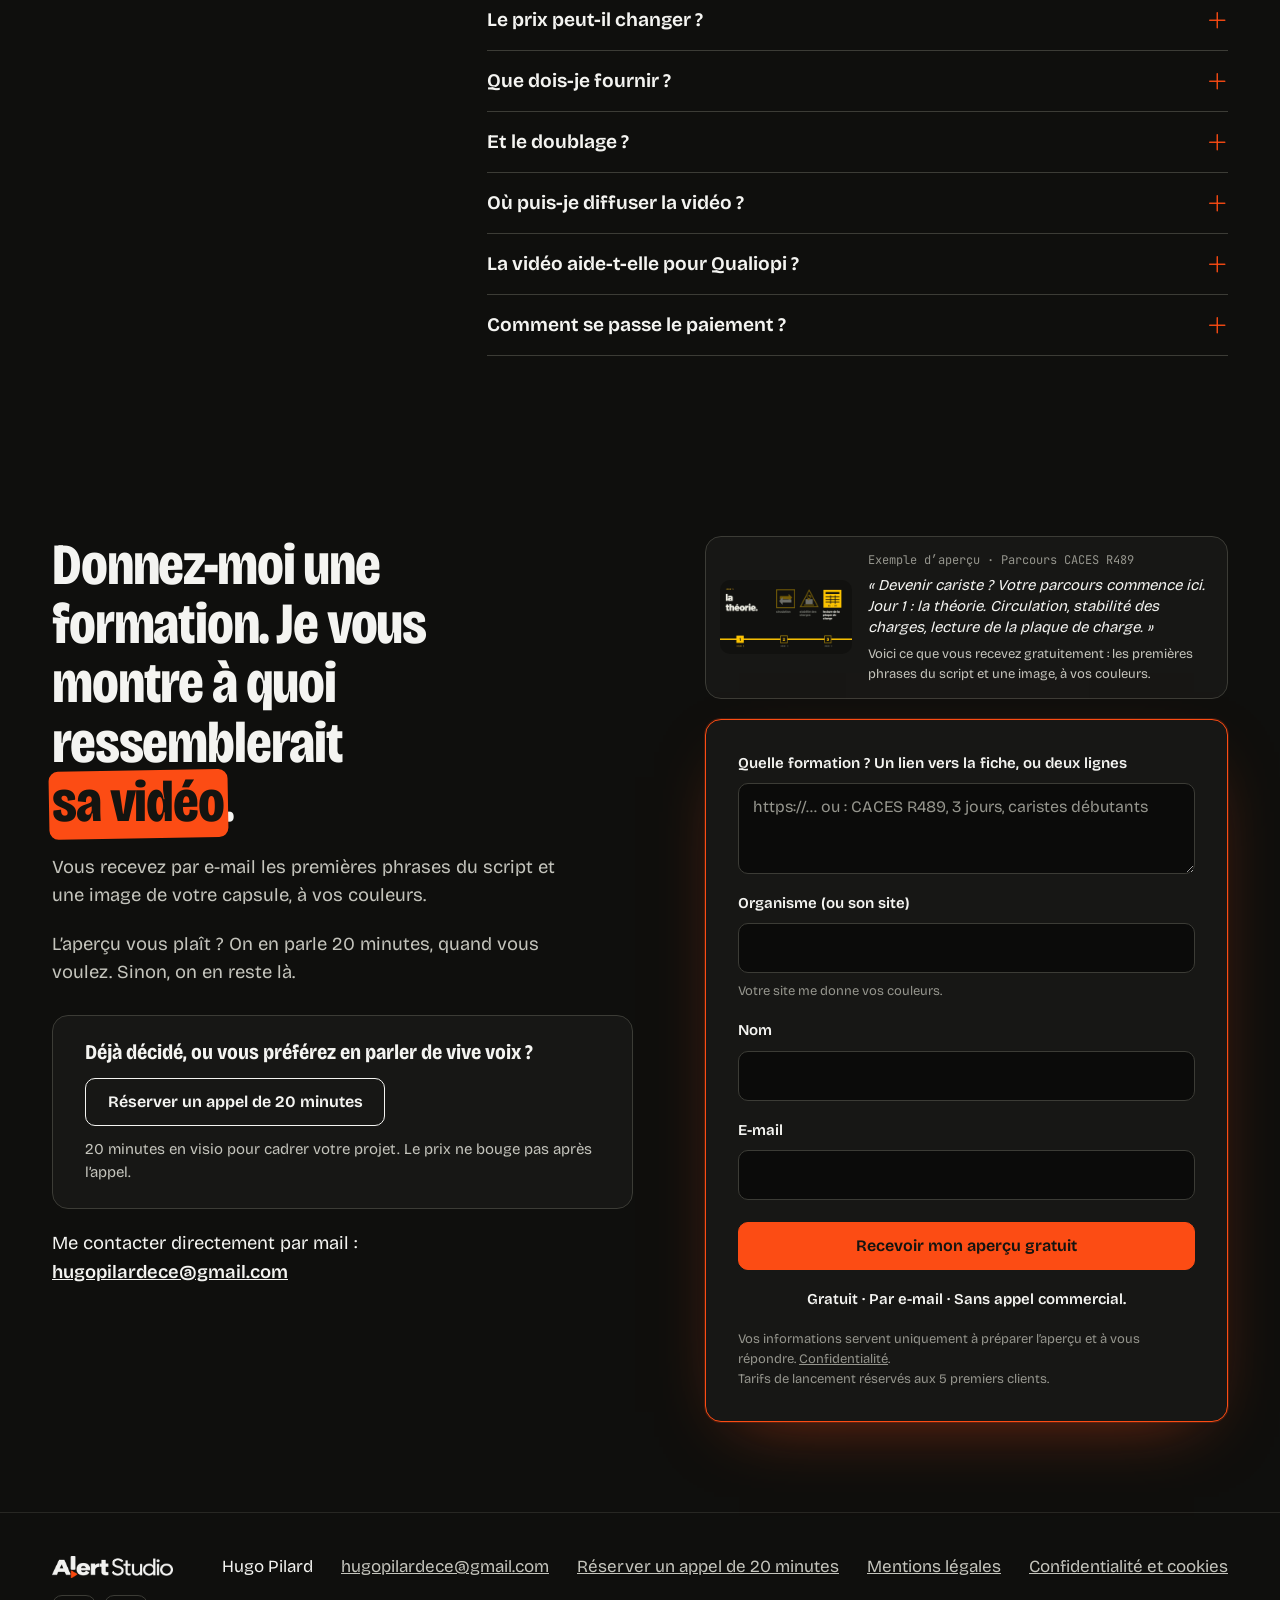
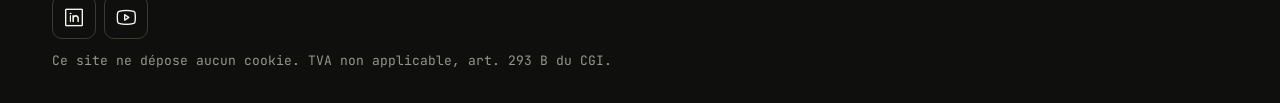
==== commit d1825a58: "Nouvelle vidéo d'en-tête 3D, vidéo vedette, preuve avant les prix, chargement différé, vidéos allégé" ====
--- a/index.html
+++ b/index.html
@@ -15,14 +15,14 @@
 <meta property="og:title" content="Capsules vidéo pour organismes Qualiopi, 690 € | Alert Studio">
 <meta property="og:description" content="Capsules animées pour organismes de formation Qualiopi : dès 690 €, livrées en 7 jours ouvrés. Aperçu gratuit, sans appel commercial.">
 <meta property="og:image" content="https://starkann.github.io/alert-studio/assets/posters/alert-16x9.jpg">
-<link rel="icon" type="image/png" href="assets/brand/logo-icone.png">
-<link rel="apple-touch-icon" href="assets/brand/logo-icone.png">
-<link rel="preload" as="image" href="assets/posters/hero-cover.jpg" fetchpriority="high">
+<link rel="icon" type="image/png" sizes="32x32" href="assets/brand/favicon-32.png">
+<link rel="apple-touch-icon" href="assets/brand/apple-touch-180.png">
+<link rel="preload" as="image" href="assets/posters/hero-cover-3d.jpg" fetchpriority="high">
 <script>document.documentElement.classList.add('js')</script>
 <link rel="preload" as="font" type="font/woff2" href="assets/fonts/BricolageGrotesque-300-800-latin.woff2" crossorigin>
 <link rel="stylesheet" href="assets/fonts/fonts.css">
-<link rel="stylesheet" href="assets/fonts/phosphor-regular.css">
-<link rel="stylesheet" href="assets/fonts/phosphor-fill.css">
+<link rel="stylesheet" href="assets/fonts/phosphor-regular-sub.css">
+<link rel="stylesheet" href="assets/fonts/phosphor-fill-sub.css">
 <style>
 /* p6 : refonte sombre d'apres les maquettes de Hugo (hierarchie ChatGPT Images), texte d'origine conserve.
    Fond quasi noir, un seul orange #FC4C14 (logo). Halo orange reserve a 4 elements : video d'en-tete,
@@ -135,6 +135,7 @@
 @media (min-width:768px){.lede{font-size:1.3rem}}
 .hero .offer-cap{display:block;width:fit-content;max-width:100%;margin:14px auto 0;padding:9px 16px;border-radius:var(--r-sm);background:color-mix(in srgb,var(--accent) 16%,transparent);border:1.5px solid color-mix(in srgb,var(--accent) 55%,transparent);font-size:.9375rem;line-height:1.4;color:var(--ink);text-align:center}
 .hero .offer-cap strong{font-weight:700}
+.hero .offer-cap{text-wrap:balance}
 .hero .ctrls{margin-top:12px}
 @media (min-width:768px){.hero .offer-cap{font-size:1rem}.hero-act .btn{width:auto}}
 @media (max-width:479px) and (max-height:700px){.hero .lede{display:none}.hero .player{margin-top:14px}.hero .offer-cap{margin-top:10px;padding:7px 12px;font-size:.875rem}.hero-act{margin-top:12px}}
@@ -176,13 +177,13 @@
 .ex-card .bigplay{display:none}
 @media (max-width:767px){.bigplay{display:none}}
 /* Miniature : image + texte net, visible jusqu'a la premiere lecture */
-.cover{position:absolute;inset:0;z-index:3;margin:0;background:#F7EDE1;transition:opacity .35s ease,visibility .35s}
+.cover{position:absolute;inset:0;z-index:3;margin:0;background:#161614;transition:opacity .35s ease,visibility .35s}
 .cover img{width:100%;height:100%;object-fit:cover}
-.cover-t{position:absolute;left:3.2%;top:42%;margin:0;color:#141410;font-weight:800;font-stretch:100%;font-size:5.15cqw;line-height:1.02;letter-spacing:-.025em}
-.cover-t em{font-style:normal;color:#E8430F}
+.cover-t{position:absolute;left:4.5%;top:33%;margin:0;color:#F4F4F1;text-shadow:0 2px 20px rgba(0,0,0,.6);font-weight:800;font-stretch:100%;font-size:5.15cqw;line-height:1.02;letter-spacing:-.025em}
+.cover-t em{font-style:normal;color:var(--accent)}
 .cover-t small{font-size:.62em;font-weight:760}
 .player.is-started .cover{opacity:0;visibility:hidden}
-.player .cover ~ .bigplay{display:grid;left:47.7%;top:57.7%;bottom:auto;width:17.4cqw;height:17.4cqw;transform:translate(-50%,-50%);border-radius:50%;background:rgba(28,28,24,.86);color:#fff;font-size:7cqw;box-shadow:0 10px 30px -10px rgba(0,0,0,.6)}
+.player .cover ~ .bigplay{display:grid;left:64%;top:53.3%;bottom:auto;width:12cqw;height:12cqw;transform:translate(-50%,-50%);border-radius:50%;background:var(--accent);color:var(--on-accent);font-size:5cqw;box-shadow:0 0 0 6px rgba(252,76,20,.25),0 12px 30px -10px rgba(0,0,0,.7)}
 .player .cover ~ .bigplay:hover{transform:translate(-50%,-50%) scale(1.04)}
 .player.is-started .cover ~ .bigplay{left:16px;top:auto;bottom:16px;width:56px;height:56px;transform:none;border-radius:var(--r-sm);background:var(--accent);color:var(--on-accent);font-size:24px}
 @media (max-width:767px){.player.is-started .cover ~ .bigplay{display:none}}
@@ -485,17 +486,6 @@
 .final h2{font-size:clamp(2.2rem,1.4rem + 2.8vw,3.7rem);max-width:17ch}
 .final-copy p{margin-top:20px;font-size:1.15rem;max-width:44ch;color:var(--ink-2)}
 .final-copy p.direct{color:var(--ink)}
-.final-vid{display:none}
-@media (min-width:1024px){
-  .final-vid{display:block;position:relative;margin-top:44px;width:min(100%,500px);transform:rotate(-2.2deg)}
-  .final-vid::before,.final-vid::after{content:"";position:absolute;z-index:0;border-radius:var(--r-md);border:1px solid var(--line-2);background:var(--sheet-2)}
-  .final-vid::before{inset:8% -9% 14% 72%;transform:rotate(6deg)}
-  .final-vid::after{inset:22% 70% 6% -8%;transform:rotate(-5deg)}
-  .final-vid .player{position:relative;z-index:1}
-  .final-vid .scene{aspect-ratio:16/9}
-  .final-vid .frame{border:10px solid #1C1C19;box-shadow:0 0 0 1.5px #34342E,0 30px 80px -30px rgba(252,76,20,.5)}
-  .final-vid .ctrls{margin-top:8px}
-}
 .form{position:relative;padding:24px 20px;background:var(--sheet);border:1.5px solid var(--accent);border-radius:var(--r-md);display:grid;gap:18px;box-shadow:var(--glow)}
 .field{display:grid;gap:8px}
 .field label{font-weight:620;font-size:.9375rem}
@@ -555,6 +545,78 @@
 .lt-in{justify-self:start;margin:0 0 2px}
 .launch-note{margin-top:16px;font-weight:600;color:var(--ink)}
 .launch-note+.tva{margin-top:4px}
+
+/* Video vedette (preuve de l'offre Expliquer) */
+.exemples{padding-top:clamp(56px,7vw,104px)}
+.vedette{display:grid;gap:24px;align-items:center;padding-bottom:clamp(56px,7vw,88px)}
+.v-copy{display:grid;gap:16px;justify-items:start}
+.v-kicker{color:var(--ink-3)}
+.v-copy h2{max-width:16ch}
+.v-lead{color:var(--ink-2);font-size:1.1rem;max-width:44ch}
+.v-facts{margin:0;display:grid;gap:0;width:100%;max-width:420px;border-top:1px solid var(--line)}
+.v-facts div{display:flex;justify-content:space-between;gap:16px;padding:10px 0;border-bottom:1px solid var(--line)}
+.v-facts dt{color:var(--ink-3)}
+.v-facts dd{margin:0;font-weight:640}
+.v-player .scene{aspect-ratio:16/9}
+.v-player .frame{border:clamp(6px,1vw,10px) solid #1C1C19;box-shadow:0 0 0 1.5px #34342E;border-radius:calc(var(--fr) + 4px)}
+.v-player .bigplay{display:grid;left:50%;top:50%;bottom:auto;width:72px;height:72px;transform:translate(-50%,-50%);border-radius:50%;font-size:30px}
+.v-player .bigplay:hover{transform:translate(-50%,-50%) scale(1.05)}
+.v-player.is-playing .bigplay{transform:translate(-50%,-50%) scale(.9)}
+@media (max-width:767px){
+  .v-player .scene{aspect-ratio:9/16;width:min(100%,calc(64svh * 9 / 16));margin-inline:auto}
+  .v-player.is-started .bigplay{display:none}
+  .v-copy .btn{width:100%}
+}
+@media (min-width:1024px){.vedette{grid-template-columns:minmax(0,1.55fr) minmax(0,1fr);gap:56px}}
+.lib-title{font-size:clamp(1.8rem,1.2rem + 2vw,2.8rem)}
+/* Offres : lien vers l'exemple */
+.go{display:grid;gap:12px}
+.ex-link{justify-self:start;min-height:36px;font-size:.9375rem;color:var(--ink-2)}
+/* Bas de page : exemple d'apercu, reassurance, offre choisie */
+.sample{margin:0 0 20px;display:grid;grid-template-columns:132px 1fr;gap:16px;align-items:center;padding:14px;border:1px solid var(--line-2);border-radius:var(--r-md);background:var(--sheet)}
+.sample img{width:100%;height:auto;border-radius:var(--r-sm)}
+.sample figcaption{display:grid;gap:6px}
+.sample-k{color:var(--ink-3);font-size:.75rem}
+.sample-t{font-size:.9375rem;line-height:1.4;font-style:italic;color:var(--ink)}
+.sample-n{font-size:.8125rem;color:var(--ink-2)}
+@media (max-width:479px){.sample{grid-template-columns:104px 1fr;gap:12px;padding:12px}.sample-t{font-size:.875rem}}
+.reassure{text-align:center;font-weight:600;font-size:.9375rem;color:var(--ink)}
+.offer-line{padding:10px 14px;border-radius:var(--r-sm);border:1px solid rgba(255,210,63,.55);color:#FFD23F;font-weight:600;font-size:.9375rem}
+.offer-line[hidden]{display:none}
+.final-copy .book{margin-top:28px}
+.final-copy .book p{margin-top:0;max-width:none}
+.final-copy .book .book-q{color:var(--ink);font-size:1.3rem}
+.final-copy .book .book-note{font-size:.9375rem}
+#form{scroll-margin-top:calc(var(--nav-h) + 16px)}
+/* Miniatures des cartes : image nette, degrade en bas seulement */
+.cover-ex{background:linear-gradient(180deg,transparent 50%,rgba(10,10,8,.8));-webkit-backdrop-filter:none;backdrop-filter:none}
+@media (max-width:767px){
+  .ex-card .scene{aspect-ratio:9/16;max-height:60svh}
+  .ex-card{flex-basis:calc(60svh * 9 / 16 + 30px);max-width:calc(100vw - 72px)}
+  .ex-card.minor{flex-basis:calc(100vw - 72px)}
+}
+
+/* Tour 6 : ordre mobile, miniatures sans texte superpose, rythme */
+@media (max-width:767px){
+  .vedette{display:flex;flex-direction:column;gap:16px;align-items:stretch}
+  .v-copy{display:contents}
+  .v-kicker{order:1}.v-copy h2{order:2}.v-player{order:3;width:100%}.v-lead{order:4}.v-facts{order:5}.v-copy .btn{order:6}
+}
+@media (max-width:1023px){
+  .final-in{display:flex;flex-direction:column;gap:24px}
+  .final-copy{display:contents}
+  .final-copy h2{order:1}.final-copy>p:not(.direct){order:2;margin-top:0}.final-side{order:3}.final-copy .book{order:4;margin-top:8px}.final-copy .direct{order:5;margin-top:0}
+}
+@media (max-width:479px){.sample{grid-template-columns:1fr}}
+.cover-ex{background:none}
+.ex-card .cover ~ .bigplay{left:auto;top:auto;right:4cqw;bottom:4cqw;transform:none;width:52px;height:52px;font-size:22px}
+.ex-card .cover ~ .bigplay:hover{transform:scale(1.05)}
+.ex-card .cover ~ .bigplay{display:none!important}
+.exemples{padding-bottom:clamp(32px,4vw,56px)}
+@media (max-width:767px){.ex-card .scene{max-height:52svh}.ex-card{flex-basis:calc(52svh * 9 / 16 + 30px)}}
+.reassure{text-wrap:balance}
+.offer-line{display:flex;flex-wrap:wrap;align-items:center;justify-content:space-between;gap:6px 12px}
+.offer-x{min-height:36px;padding:0 12px;border:1px solid rgba(255,210,63,.55);border-radius:var(--r-sm);background:transparent;color:#FFD23F;font:600 .875rem/1 var(--ff);cursor:pointer}
 /* Bandeau offre de lancement */
 /* Jaune signal : teinte hors palette (orange = actions, sombre = contenu) pour isoler l'annonce */
 .launch{--launch:#FFD23F;background:var(--launch);color:#141410;border-bottom:1px solid #E6B800}
@@ -571,7 +633,7 @@
 <header class="nav">
   <div class="wrap nav-in">
     <a class="brand" href="#top" aria-label="Alert Studio, par Hugo Pilard : haut de page">
-      <img src="assets/brand/logo-wordmark-clair.png" alt="Alert Studio" width="1720" height="314" decoding="async">
+      <img src="assets/brand/logo-wordmark-clair-2x.png" alt="Alert Studio" width="351" height="64" decoding="async">
       <span class="brand-by">par Hugo Pilard</span>
     </a>
     <nav aria-label="Navigation principale">
@@ -582,14 +644,14 @@
         <li><a href="#faq">FAQ</a></li>
       </ul>
     </nav>
-    <a class="btn btn-primary btn-sm" href="#apercu">Aperçu gratuit <i class="ph ph-arrow-right" aria-hidden="true"></i></a>
+    <a class="btn btn-primary btn-sm" href="#form">Aperçu gratuit <i class="ph ph-arrow-right" aria-hidden="true"></i></a>
     <button class="burger" type="button" aria-expanded="false" aria-controls="menu" aria-label="Ouvrir le menu"><i class="ph ph-list" aria-hidden="true"></i></button>
     <div class="menu" id="menu" hidden>
       <a href="#exemples">Exemples <i class="ph ph-arrow-right" aria-hidden="true"></i></a>
       <a href="#offres">Offres <i class="ph ph-arrow-right" aria-hidden="true"></i></a>
       <a href="#methode">Méthode <i class="ph ph-arrow-right" aria-hidden="true"></i></a>
       <a href="#faq">FAQ <i class="ph ph-arrow-right" aria-hidden="true"></i></a>
-      <a href="#apercu">Recevoir mon aperçu gratuit <i class="ph ph-arrow-right" aria-hidden="true"></i></a>
+      <a href="#form">Recevoir mon aperçu gratuit <i class="ph ph-arrow-right" aria-hidden="true"></i></a>
       <a href="#reserver">Réserver un appel de 20&nbsp;minutes <i class="ph ph-arrow-right" aria-hidden="true"></i></a>
     </div>
   </div>
@@ -613,14 +675,13 @@
           <span class="ghost ghost-l" aria-hidden="true"></span>
           <span class="ghost ghost-p" aria-hidden="true"></span>
           <div class="frame">
-            <video class="v-l is-on" playsinline preload="metadata" src="assets/alert-16x9.mp4" poster="assets/posters/alert-16x9.jpg" aria-label="Présentation d’Alert Studio (paysage)"></video>
-            <video class="v-p" playsinline preload="none" poster="assets/posters/alert-9x16.jpg" aria-label="Présentation d’Alert Studio (vertical)" aria-hidden="true" tabindex="-1"></video>
-            <div class="cover" aria-hidden="true"><img src="assets/posters/hero-cover.jpg" alt="" width="1412" height="794" decoding="async" fetchpriority="high"><p class="cover-t">De vos idées<br>à une vidéo<br><em>en 7&nbsp;jours <small>ouvrés</small></em></p></div>
+            <video class="v-l is-on" playsinline preload="none" src="assets/alert-16x9.mp4" aria-label="Présentation d’Alert Studio (paysage)"></video>
+            <video class="v-p" playsinline preload="none" aria-label="Présentation d’Alert Studio (vertical)" aria-hidden="true" tabindex="-1"></video>
+            <div class="cover" aria-hidden="true"><img src="assets/posters/hero-cover-3d.jpg" alt="" width="1600" height="900" decoding="async" fetchpriority="high"><p class="cover-t">De vos idées<br>à une vidéo<br><em>en 7&nbsp;jours <small>ouvrés</small></em></p></div>
             <span class="prog" aria-hidden="true"></span>
             <button class="bigplay" type="button" tabindex="-1" aria-hidden="true"><i class="ph-fill ph-play"></i></button>
           </div>
         </div>
-        <p class="offer-cap"><strong>Ce que vous recevez pour 690&nbsp;€</strong>&nbsp;: une vidéo comme <span style="white-space:nowrap">celle-ci</span>, d’environ une minute.</p>
         <div class="ctrls">
           <button class="cbtn" type="button" data-act="play" aria-label="Lire"><i class="ph-fill ph-play" aria-hidden="true"></i></button>
           <button class="cbtn" type="button" data-act="mute" aria-label="Couper le son"><i class="ph ph-speaker-high" aria-hidden="true"></i></button>
@@ -631,10 +692,11 @@
           </div>
           <button class="cbtn" type="button" data-act="fs" aria-label="Plein écran"><i class="ph ph-corners-out" aria-hidden="true"></i></button>
         </div>
+        <p class="offer-cap"><strong>Ce que vous recevez pour 690&nbsp;€</strong>&nbsp;: une vidéo comme <span style="white-space:nowrap">celle-ci</span>, d’environ une minute.</p>
       </figure>
 
       <div class="hero-act">
-        <a class="btn btn-primary" id="hero-cta" href="#apercu">Recevoir mon aperçu gratuit <i class="ph ph-arrow-right" aria-hidden="true"></i></a>
+        <a class="btn btn-primary" id="hero-cta" href="#form">Recevoir mon aperçu gratuit <i class="ph ph-arrow-right" aria-hidden="true"></i></a>
         <a class="link-arrow" href="#exemples">Voir les exemples <i class="ph ph-arrow-down-right" aria-hidden="true"></i></a>
       </div>
     </div>
@@ -679,6 +741,245 @@
         </div>
       </div>
     </div>
+  </section>
+
+  <!-- Exemples : librairie -->
+  <section class="exemples sec" id="exemples" aria-labelledby="h-exemples">
+    <div class="wrap vedette" id="vedette">
+      <figure class="player v-player" data-player data-lazy data-mobile="p" data-dur="0:32" data-l="assets/cyber-16x9.mp4" data-p="assets/cyber-9x16.mp4">
+        <div class="scene">
+          <span class="ghost ghost-l" aria-hidden="true"></span>
+          <span class="ghost ghost-p" aria-hidden="true"></span>
+          <div class="frame">
+            <video class="v-l is-on" playsinline preload="none" aria-label="Capsule pédagogique cybersécurité : hameçonnage (paysage)"></video>
+            <video class="v-p" playsinline preload="none" aria-label="Capsule pédagogique cybersécurité : hameçonnage (vertical)" aria-hidden="true" tabindex="-1"></video>
+            <span class="prog" aria-hidden="true"></span>
+            <button class="bigplay" type="button" tabindex="-1" aria-hidden="true"><i class="ph-fill ph-play"></i></button>
+          </div>
+        </div>
+        <div class="ctrls">
+          <button class="cbtn" type="button" data-act="play" aria-label="Lire : capsule hameçonnage"><i class="ph-fill ph-play" aria-hidden="true"></i></button>
+          <button class="cbtn" type="button" data-act="mute" aria-label="Couper le son"><i class="ph ph-speaker-high" aria-hidden="true"></i></button>
+          <span class="time mono" aria-hidden="true">0:00 / 0:32</span>
+          <div class="seg" role="group" aria-label="Format de la vidéo : capsule hameçonnage">
+            <button type="button" data-o="l" aria-pressed="true" title="Paysage"><i class="ph ph-device-mobile land" aria-hidden="true"></i><span class="sr-only">Paysage</span></button>
+            <button type="button" data-o="p" aria-pressed="false" title="Vertical"><i class="ph ph-device-mobile" aria-hidden="true"></i><span class="sr-only">Vertical</span></button>
+          </div>
+          <button class="cbtn" type="button" data-act="fs" aria-label="Plein écran"><i class="ph ph-corners-out" aria-hidden="true"></i></button>
+        </div>
+      </figure>
+      <div class="v-copy">
+        <p class="v-kicker mono">Capsule pédagogique, cybersécurité</p>
+        <h2 id="h-exemples" class="rv">32 secondes pour ne plus mordre à l’hameçon.</h2>
+        <p class="v-lead">Voilà ce que vous recevez pour 1&#8239;290&nbsp;€, tarif de lancement&nbsp;: une capsule Expliquer, pour vos stagiaires, en paysage et en vertical.</p>
+        <dl class="v-facts">
+          <div><dt>Formats</dt><dd>Paysage + vertical</dd></div>
+          <div><dt>Durée</dt><dd>32&nbsp;s</dd></div>
+          <div><dt>Rendu</dt><dd>3D animée (selon le sujet)</dd></div>
+        </dl>
+        <a class="btn btn-primary" href="#form" data-offre="Expliquer, 1 290 €">Recevoir mon aperçu gratuit <i class="ph ph-arrow-right" aria-hidden="true"></i></a>
+      </div>
+    </div>
+
+    <div class="wrap ex-head">
+      <h2 id="h-lib" class="rv lib-title">Chaque vidéo a son usage.<span class="spark" aria-hidden="true"></span></h2>
+      <div class="ex-nav">
+        <button class="cbtn ex-prev" type="button" aria-label="Exemple précédent" disabled><i class="ph ph-arrow-left" aria-hidden="true"></i></button>
+        <button class="cbtn ex-next" type="button" aria-label="Exemple suivant"><i class="ph ph-arrow-right" aria-hidden="true"></i></button>
+      </div>
+    </div>
+
+    <div class="strip" role="region" aria-label="Exemples de vidéos" tabindex="0">
+      <article class="ex-card">
+        <figure class="player" data-player data-lazy data-mobile="p" data-dur="0:27" data-l="assets/sst-16x9.mp4" data-p="assets/sst-9x16.mp4">
+          <div class="scene">
+            <span class="ghost ghost-l" aria-hidden="true"></span>
+            <span class="ghost ghost-p" aria-hidden="true"></span>
+            <div class="frame">
+              <video class="v-l is-on" playsinline preload="none" aria-label="Fiche formation SST (paysage)"></video>
+              <video class="v-p" playsinline preload="none" aria-label="Fiche formation SST (vertical)" aria-hidden="true" tabindex="-1"></video>
+              <div class="cover cover-ex" aria-hidden="true"></div>
+              <span class="prog" aria-hidden="true"></span>
+              <button class="bigplay" type="button" tabindex="-1" aria-hidden="true"><i class="ph-fill ph-play"></i></button>
+            </div>
+          </div>
+          <div class="ctrls">
+            <button class="cbtn" type="button" data-act="play" aria-label="Lire : fiche formation SST"><i class="ph-fill ph-play" aria-hidden="true"></i></button>
+            <div class="seg" role="group" aria-label="Format de la vidéo : fiche formation SST">
+              <button type="button" data-o="l" aria-pressed="true" title="Paysage"><i class="ph ph-device-mobile land" aria-hidden="true"></i><span class="sr-only">Paysage</span></button>
+              <button type="button" data-o="p" aria-pressed="false" title="Vertical"><i class="ph ph-device-mobile" aria-hidden="true"></i><span class="sr-only">Vertical</span></button>
+            </div>
+            <button class="cbtn" type="button" data-act="fs" aria-label="Plein écran"><i class="ph ph-corners-out" aria-hidden="true"></i></button>
+          </div>
+        </figure>
+        <div class="ex-meta">
+          <h3>Fiche formation SST</h3>
+          <p class="tags"><span class="tag acc">Présenter</span><span class="tag">27&nbsp;s</span><span class="tag">690&nbsp;€</span></p>
+        </div>
+      </article>
+
+      <article class="ex-card">
+        <figure class="player" data-player data-lazy data-mobile="p" data-dur="1:07" data-l="assets/mgmt-16x9.mp4" data-p="assets/mgmt-9x16.mp4">
+          <div class="scene">
+            <span class="ghost ghost-l" aria-hidden="true"></span>
+            <span class="ghost ghost-p" aria-hidden="true"></span>
+            <div class="frame">
+              <video class="v-l is-on" playsinline preload="none" aria-label="Capsule pédagogique management (paysage)"></video>
+              <video class="v-p" playsinline preload="none" aria-label="Capsule pédagogique management (vertical)" aria-hidden="true" tabindex="-1"></video>
+              <div class="cover cover-ex" aria-hidden="true"></div>
+              <span class="prog" aria-hidden="true"></span>
+              <button class="bigplay" type="button" tabindex="-1" aria-hidden="true"><i class="ph-fill ph-play"></i></button>
+            </div>
+          </div>
+          <div class="ctrls">
+            <button class="cbtn" type="button" data-act="play" aria-label="Lire : capsule pédagogique management"><i class="ph-fill ph-play" aria-hidden="true"></i></button>
+            <div class="seg" role="group" aria-label="Format de la vidéo : capsule pédagogique management">
+              <button type="button" data-o="l" aria-pressed="true" title="Paysage"><i class="ph ph-device-mobile land" aria-hidden="true"></i><span class="sr-only">Paysage</span></button>
+              <button type="button" data-o="p" aria-pressed="false" title="Vertical"><i class="ph ph-device-mobile" aria-hidden="true"></i><span class="sr-only">Vertical</span></button>
+            </div>
+            <button class="cbtn" type="button" data-act="fs" aria-label="Plein écran"><i class="ph ph-corners-out" aria-hidden="true"></i></button>
+          </div>
+        </figure>
+        <div class="ex-meta">
+          <h3>Capsule pédagogique management</h3>
+          <p class="tags"><span class="tag acc">Expliquer</span><span class="tag">1&nbsp;min&nbsp;07</span><span class="tag">1&#8239;290&nbsp;€</span></p>
+        </div>
+      </article>
+
+      <article class="ex-card">
+        <figure class="player" data-player data-lazy data-mobile="p" data-dur="0:40" data-l="assets/caces-16x9.mp4" data-p="assets/caces-9x16.mp4">
+          <div class="scene">
+            <span class="ghost ghost-l" aria-hidden="true"></span>
+            <span class="ghost ghost-p" aria-hidden="true"></span>
+            <div class="frame">
+              <video class="v-l is-on" playsinline preload="none" aria-label="Fiche formation CACES R489 (paysage)"></video>
+              <video class="v-p" playsinline preload="none" aria-label="Fiche formation CACES R489 (vertical)" aria-hidden="true" tabindex="-1"></video>
+              <div class="cover cover-ex" aria-hidden="true"></div>
+              <span class="prog" aria-hidden="true"></span>
+              <button class="bigplay" type="button" tabindex="-1" aria-hidden="true"><i class="ph-fill ph-play"></i></button>
+            </div>
+          </div>
+          <div class="ctrls">
+            <button class="cbtn" type="button" data-act="play" aria-label="Lire : fiche formation CACES R489"><i class="ph-fill ph-play" aria-hidden="true"></i></button>
+            <div class="seg" role="group" aria-label="Format de la vidéo Parcours CACES R489">
+              <button type="button" data-o="l" aria-pressed="true" title="Paysage"><i class="ph ph-device-mobile land" aria-hidden="true"></i><span class="sr-only">Paysage</span></button>
+              <button type="button" data-o="p" aria-pressed="false" title="Vertical"><i class="ph ph-device-mobile" aria-hidden="true"></i><span class="sr-only">Vertical</span></button>
+            </div>
+            <button class="cbtn" type="button" data-act="fs" aria-label="Plein écran"><i class="ph ph-corners-out" aria-hidden="true"></i></button>
+          </div>
+        </figure>
+        <div class="ex-meta">
+          <h3>Fiche formation CACES R489</h3>
+          <p class="tags"><span class="tag acc">Présenter</span><span class="tag">40&nbsp;s</span><span class="tag">690&nbsp;€</span></p>
+        </div>
+      </article>
+
+      <article class="ex-card">
+        <figure class="player" data-player data-lazy data-mobile="p" data-dur="0:47" data-l="assets/ia-16x9.mp4" data-p="assets/ia-9x16.mp4">
+          <div class="scene">
+            <span class="ghost ghost-l" aria-hidden="true"></span>
+            <span class="ghost ghost-p" aria-hidden="true"></span>
+            <div class="frame">
+              <video class="v-l is-on" playsinline preload="none" aria-label="Capsule pédagogique IA (paysage)"></video>
+              <video class="v-p" playsinline preload="none" aria-label="Capsule pédagogique IA (vertical)" aria-hidden="true" tabindex="-1"></video>
+              <div class="cover cover-ex" aria-hidden="true"></div>
+              <span class="prog" aria-hidden="true"></span>
+              <button class="bigplay" type="button" tabindex="-1" aria-hidden="true"><i class="ph-fill ph-play"></i></button>
+            </div>
+          </div>
+          <div class="ctrls">
+            <button class="cbtn" type="button" data-act="play" aria-label="Lire : capsule pédagogique IA"><i class="ph-fill ph-play" aria-hidden="true"></i></button>
+            <div class="seg" role="group" aria-label="Format de la vidéo Vérifier avant de croire">
+              <button type="button" data-o="l" aria-pressed="true" title="Paysage"><i class="ph ph-device-mobile land" aria-hidden="true"></i><span class="sr-only">Paysage</span></button>
+              <button type="button" data-o="p" aria-pressed="false" title="Vertical"><i class="ph ph-device-mobile" aria-hidden="true"></i><span class="sr-only">Vertical</span></button>
+            </div>
+            <button class="cbtn" type="button" data-act="fs" aria-label="Plein écran"><i class="ph ph-corners-out" aria-hidden="true"></i></button>
+          </div>
+        </figure>
+        <div class="ex-meta">
+          <h3>Capsule pédagogique IA</h3>
+          <p class="tags"><span class="tag acc">Expliquer</span><span class="tag">47&nbsp;s</span><span class="tag">1&#8239;290&nbsp;€</span></p>
+        </div>
+      </article>
+
+      <article class="ex-card minor">
+        <figure class="player" data-player data-lazy data-dur="1:42" data-l="assets/rgpd-16x9.mp4">
+          <div class="scene">
+            <div class="frame">
+              <video class="v-l is-on" playsinline preload="none" aria-label="Module e-learning RGPD"></video>
+              <div class="cover cover-ex" aria-hidden="true"></div>
+              <span class="prog" aria-hidden="true"></span>
+              <button class="bigplay" type="button" tabindex="-1" aria-hidden="true"><i class="ph-fill ph-play"></i></button>
+            </div>
+          </div>
+          <div class="ctrls">
+            <button class="cbtn" type="button" data-act="play" aria-label="Lire : module e-learning RGPD"><i class="ph-fill ph-play" aria-hidden="true"></i></button>
+            <button class="cbtn" type="button" data-act="fs" aria-label="Plein écran"><i class="ph ph-corners-out" aria-hidden="true"></i></button>
+          </div>
+        </figure>
+        <div class="ex-meta">
+          <h3>Module e-learning RGPD</h3>
+          <p class="tags"><span class="tag acc">Sur mesure</span><span class="tag">1&nbsp;min&nbsp;42</span><span class="tag">Sur devis</span></p>
+        </div>
+      </article>
+
+      <article class="ex-card">
+        <figure class="player" data-player data-lazy data-mobile="p" data-dur="0:44" data-l="assets/crm-16x9.mp4" data-p="assets/crm-9x16.mp4">
+          <div class="scene">
+            <span class="ghost ghost-l" aria-hidden="true"></span>
+            <span class="ghost ghost-p" aria-hidden="true"></span>
+            <div class="frame">
+              <video class="v-l is-on" playsinline preload="none" aria-label="Présentation d’entreprise, cabinet d’audit (paysage)"></video>
+              <video class="v-p" playsinline preload="none" aria-label="Présentation d’entreprise, cabinet d’audit (vertical)" aria-hidden="true" tabindex="-1"></video>
+              <div class="cover cover-ex" aria-hidden="true"></div>
+              <span class="prog" aria-hidden="true"></span>
+              <button class="bigplay" type="button" tabindex="-1" aria-hidden="true"><i class="ph-fill ph-play"></i></button>
+            </div>
+          </div>
+          <div class="ctrls">
+            <button class="cbtn" type="button" data-act="play" aria-label="Lire : présentation d’entreprise, cabinet d’audit"><i class="ph-fill ph-play" aria-hidden="true"></i></button>
+            <div class="seg" role="group" aria-label="Format de la vidéo : présentation d’entreprise, cabinet d’audit">
+              <button type="button" data-o="l" aria-pressed="true" title="Paysage"><i class="ph ph-device-mobile land" aria-hidden="true"></i><span class="sr-only">Paysage</span></button>
+              <button type="button" data-o="p" aria-pressed="false" title="Vertical"><i class="ph ph-device-mobile" aria-hidden="true"></i><span class="sr-only">Vertical</span></button>
+            </div>
+            <button class="cbtn" type="button" data-act="fs" aria-label="Plein écran"><i class="ph ph-corners-out" aria-hidden="true"></i></button>
+          </div>
+        </figure>
+        <div class="ex-meta">
+          <h3>Présentation d’entreprise, cabinet d’audit</h3>
+          <p class="tags"><span class="tag acc">Sur mesure</span><span class="tag">44&nbsp;s</span><span class="tag">Sur devis</span></p>
+        </div>
+      </article>
+
+      <article class="ex-card">
+        <figure class="player" data-player data-lazy data-mobile="p" data-dur="0:15" data-l="assets/reel-16x9.mp4" data-p="assets/reel-9x16.mp4">
+          <div class="scene">
+            <span class="ghost ghost-l" aria-hidden="true"></span>
+            <span class="ghost ghost-p" aria-hidden="true"></span>
+            <div class="frame">
+              <video class="v-l is-on" playsinline preload="none" aria-label="Motion design de présentation (paysage)"></video>
+              <video class="v-p" playsinline preload="none" aria-label="Motion design de présentation (vertical)" aria-hidden="true" tabindex="-1"></video>
+              <div class="cover cover-ex" aria-hidden="true"></div>
+              <span class="prog" aria-hidden="true"></span>
+              <button class="bigplay" type="button" tabindex="-1" aria-hidden="true"><i class="ph-fill ph-play"></i></button>
+            </div>
+          </div>
+          <div class="ctrls">
+            <button class="cbtn" type="button" data-act="play" aria-label="Lire : motion design de présentation"><i class="ph-fill ph-play" aria-hidden="true"></i></button>
+            <div class="seg" role="group" aria-label="Format de la vidéo : motion design de présentation">
+              <button type="button" data-o="l" aria-pressed="true" title="Paysage"><i class="ph ph-device-mobile land" aria-hidden="true"></i><span class="sr-only">Paysage</span></button>
+              <button type="button" data-o="p" aria-pressed="false" title="Vertical"><i class="ph ph-device-mobile" aria-hidden="true"></i><span class="sr-only">Vertical</span></button>
+            </div>
+            <button class="cbtn" type="button" data-act="fs" aria-label="Plein écran"><i class="ph ph-corners-out" aria-hidden="true"></i></button>
+          </div>
+        </figure>
+        <div class="ex-meta">
+          <h3>Motion design de présentation</h3>
+          <p class="tags"><span class="tag acc">Sur mesure</span><span class="tag">15&nbsp;s</span><span class="tag">Sur devis</span></p>
+        </div>
+      </article>
+    </div>
+    <div class="strip-prog" aria-hidden="true"><span></span></div>
   </section>
 
   <!-- Pour qui -->
@@ -693,7 +994,7 @@
           <li><span class="ck" aria-hidden="true"><i class="ph ph-check"></i></span><span>vous répondez à un e-mail dans la journée (c’est ce qui tient le délai).</span></li>
         </ul>
       </div>
-      <p class="notfor rv"><span class="ck x" aria-hidden="true"><i class="ph ph-x"></i></span><span><strong>Pas pour vous si</strong> <span class="strike">vous cherchez un tournage, des personnages 3D ou six réunions avant le premier dessin.</span></span></p>
+      <p class="notfor rv"><span class="ck x" aria-hidden="true"><i class="ph ph-x"></i></span><span><strong>Pas pour vous si</strong> <span class="strike">vous cherchez un tournage, des personnages 3D réalistes ou six réunions avant le premier dessin.</span></span></p>
     </div>
   </section>
 
@@ -714,7 +1015,8 @@
             <p>La première en 7&nbsp;jours ouvrés, puis une par semaine. 5&nbsp;vidéos au prix d’une seule chez le studio le plus cher de mon relevé.</p>
           </div>
           <div class="go">
-            <a class="btn btn-primary" href="#apercu">Recevoir mon aperçu gratuit <i class="ph ph-arrow-right" aria-hidden="true"></i></a>
+            <a class="link-arrow ex-link" href="#top">Voir l’exemple à 690&nbsp;€ <i class="ph ph-arrow-up-right" aria-hidden="true"></i></a>
+            <a class="btn btn-primary" href="#form" data-offre="Présenter, 690 €">Recevoir mon aperçu gratuit <i class="ph ph-arrow-right" aria-hidden="true"></i></a>
           </div>
         </article>
         <article class="offer offer-b rv" aria-labelledby="o-expliquer">
@@ -724,7 +1026,8 @@
           <p class="desc">Pour vos stagiaires&nbsp;: qu’ils comprennent, et qu’ils retiennent.</p>
           <p class="desc muted">Plus d’écriture, pas seulement plus de durée&nbsp;: script vérifié, source réglementaire citée à l’écran si besoin. À envoyer avant la session, à revoir après.</p>
           <div class="go">
-            <a class="btn btn-primary" href="#apercu">Recevoir mon aperçu gratuit <i class="ph ph-arrow-right" aria-hidden="true"></i></a>
+            <a class="link-arrow ex-link" href="#vedette">Voir l’exemple à 1&#8239;290&nbsp;€ <i class="ph ph-arrow-up-right" aria-hidden="true"></i></a>
+            <a class="btn btn-primary" href="#form" data-offre="Expliquer, 1 290 €">Recevoir mon aperçu gratuit <i class="ph ph-arrow-right" aria-hidden="true"></i></a>
           </div>
         </article>
       </div>
@@ -761,7 +1064,7 @@
     <div class="wrap risque-in">
       <div>
         <h2 id="h-risque" class="rv">Jugez sur pièce avant de vous engager.</h2>
-        <p class="risque-txt rv">Alert Studio vient d’ouvrir&nbsp;: pas encore de témoignages à vous montrer. À la place, une vraie capsule à regarder, et un aperçu gratuit de la vôtre.</p>
+        <p class="risque-txt rv">Alert Studio vient d’ouvrir&nbsp;: pas encore de témoignages à vous montrer. À la place, de <a href="#exemples">vraies vidéos à regarder</a>, et un aperçu gratuit de la vôtre.</p>
         <div class="guarantee rv">
           <span class="ck" aria-hidden="true"><i class="ph ph-check"></i></span>
           <p>Ensuite, vous lisez le script avant qu’une seule image soit animée. <strong>Il ne vous plaît pas&nbsp;? Vous arrêtez là, acompte remboursé.</strong></p>
@@ -782,253 +1085,6 @@
         </div>
       </figure>
     </div>
-  </section>
-
-  <!-- Exemples : librairie -->
-  <section class="exemples sec" id="exemples" aria-labelledby="h-exemples">
-    <div class="wrap ex-head">
-      <h2 id="h-exemples" class="rv">Chaque vidéo a son usage.<span class="spark" aria-hidden="true"></span></h2>
-      <div class="ex-nav">
-        <button class="cbtn ex-prev" type="button" aria-label="Exemple précédent" disabled><i class="ph ph-arrow-left" aria-hidden="true"></i></button>
-        <button class="cbtn ex-next" type="button" aria-label="Exemple suivant"><i class="ph ph-arrow-right" aria-hidden="true"></i></button>
-      </div>
-    </div>
-
-    <div class="strip" role="region" aria-label="Exemples de vidéos" tabindex="0">
-      <article class="ex-card">
-        <figure class="player" data-player data-mobile="p" data-dur="0:32" data-l="assets/cyber-16x9.mp4" data-p="assets/cyber-9x16.mp4">
-          <div class="scene">
-            <span class="ghost ghost-l" aria-hidden="true"></span>
-            <span class="ghost ghost-p" aria-hidden="true"></span>
-            <div class="frame">
-              <video class="v-l is-on" playsinline preload="metadata" src="assets/cyber-16x9.mp4" poster="assets/posters/cyber-16x9.jpg" aria-label="Capsule pédagogique cybersécurité (paysage)"></video>
-              <video class="v-p" playsinline preload="none" poster="assets/posters/cyber-9x16.jpg" aria-label="Capsule pédagogique cybersécurité (vertical)" aria-hidden="true" tabindex="-1"></video>
-              <div class="cover cover-ex" aria-hidden="true"><span class="cx-tag">Capsule pédagogique</span><p class="cx-t">Hameçonnage</p></div>
-              <span class="prog" aria-hidden="true"></span>
-              <button class="bigplay" type="button" tabindex="-1" aria-hidden="true"><i class="ph-fill ph-play"></i></button>
-            </div>
-          </div>
-          <div class="ctrls">
-            <button class="cbtn" type="button" data-act="play" aria-label="Lire : capsule pédagogique cybersécurité"><i class="ph-fill ph-play" aria-hidden="true"></i></button>
-            <button class="cbtn" type="button" data-act="mute" aria-label="Couper le son"><i class="ph ph-speaker-high" aria-hidden="true"></i></button>
-            <span class="time mono" aria-hidden="true">0:00 / 0:32</span>
-            <div class="seg" role="group" aria-label="Format de la vidéo : capsule pédagogique cybersécurité">
-              <button type="button" data-o="l" aria-pressed="true" title="Paysage"><i class="ph ph-device-mobile land" aria-hidden="true"></i><span class="sr-only">Paysage</span></button>
-              <button type="button" data-o="p" aria-pressed="false" title="Vertical"><i class="ph ph-device-mobile" aria-hidden="true"></i><span class="sr-only">Vertical</span></button>
-            </div>
-            <button class="cbtn" type="button" data-act="fs" aria-label="Plein écran"><i class="ph ph-corners-out" aria-hidden="true"></i></button>
-          </div>
-        </figure>
-        <div class="ex-meta">
-          <h3>Capsule pédagogique cybersécurité</h3>
-          <p class="tags"><span class="tag acc">Expliquer</span><span class="tag">32&nbsp;s</span><span class="tag">1&#8239;290&nbsp;€</span></p>
-        </div>
-      </article>
-
-      <article class="ex-card">
-        <figure class="player" data-player data-mobile="p" data-dur="0:27" data-l="assets/sst-16x9.mp4" data-p="assets/sst-9x16.mp4">
-          <div class="scene">
-            <span class="ghost ghost-l" aria-hidden="true"></span>
-            <span class="ghost ghost-p" aria-hidden="true"></span>
-            <div class="frame">
-              <video class="v-l is-on" playsinline preload="metadata" src="assets/sst-16x9.mp4" poster="assets/posters/sst-16x9.jpg" aria-label="Fiche formation SST (paysage)"></video>
-              <video class="v-p" playsinline preload="none" poster="assets/posters/sst-9x16.jpg" aria-label="Fiche formation SST (vertical)" aria-hidden="true" tabindex="-1"></video>
-              <div class="cover cover-ex" aria-hidden="true"><span class="cx-tag">Fiche formation</span><p class="cx-t">SST</p></div>
-              <span class="prog" aria-hidden="true"></span>
-              <button class="bigplay" type="button" tabindex="-1" aria-hidden="true"><i class="ph-fill ph-play"></i></button>
-            </div>
-          </div>
-          <div class="ctrls">
-            <button class="cbtn" type="button" data-act="play" aria-label="Lire : fiche formation SST"><i class="ph-fill ph-play" aria-hidden="true"></i></button>
-            <button class="cbtn" type="button" data-act="mute" aria-label="Couper le son"><i class="ph ph-speaker-high" aria-hidden="true"></i></button>
-            <span class="time mono" aria-hidden="true">0:00 / 0:27</span>
-            <div class="seg" role="group" aria-label="Format de la vidéo : fiche formation SST">
-              <button type="button" data-o="l" aria-pressed="true" title="Paysage"><i class="ph ph-device-mobile land" aria-hidden="true"></i><span class="sr-only">Paysage</span></button>
-              <button type="button" data-o="p" aria-pressed="false" title="Vertical"><i class="ph ph-device-mobile" aria-hidden="true"></i><span class="sr-only">Vertical</span></button>
-            </div>
-            <button class="cbtn" type="button" data-act="fs" aria-label="Plein écran"><i class="ph ph-corners-out" aria-hidden="true"></i></button>
-          </div>
-        </figure>
-        <div class="ex-meta">
-          <h3>Fiche formation SST</h3>
-          <p class="tags"><span class="tag acc">Présenter</span><span class="tag">27&nbsp;s</span><span class="tag">690&nbsp;€</span></p>
-        </div>
-      </article>
-
-      <article class="ex-card">
-        <figure class="player" data-player data-mobile="p" data-dur="1:07" data-l="assets/mgmt-16x9.mp4" data-p="assets/mgmt-9x16.mp4">
-          <div class="scene">
-            <span class="ghost ghost-l" aria-hidden="true"></span>
-            <span class="ghost ghost-p" aria-hidden="true"></span>
-            <div class="frame">
-              <video class="v-l is-on" playsinline preload="metadata" src="assets/mgmt-16x9.mp4" poster="assets/posters/mgmt-16x9.jpg" aria-label="Capsule pédagogique management (paysage)"></video>
-              <video class="v-p" playsinline preload="none" poster="assets/posters/mgmt-9x16.jpg" aria-label="Capsule pédagogique management (vertical)" aria-hidden="true" tabindex="-1"></video>
-              <div class="cover cover-ex" aria-hidden="true"><span class="cx-tag">Capsule pédagogique</span><p class="cx-t">Recadrer sans braquer</p></div>
-              <span class="prog" aria-hidden="true"></span>
-              <button class="bigplay" type="button" tabindex="-1" aria-hidden="true"><i class="ph-fill ph-play"></i></button>
-            </div>
-          </div>
-          <div class="ctrls">
-            <button class="cbtn" type="button" data-act="play" aria-label="Lire : capsule pédagogique management"><i class="ph-fill ph-play" aria-hidden="true"></i></button>
-            <button class="cbtn" type="button" data-act="mute" aria-label="Couper le son"><i class="ph ph-speaker-high" aria-hidden="true"></i></button>
-            <span class="time mono" aria-hidden="true">0:00 / 1:07</span>
-            <div class="seg" role="group" aria-label="Format de la vidéo : capsule pédagogique management">
-              <button type="button" data-o="l" aria-pressed="true" title="Paysage"><i class="ph ph-device-mobile land" aria-hidden="true"></i><span class="sr-only">Paysage</span></button>
-              <button type="button" data-o="p" aria-pressed="false" title="Vertical"><i class="ph ph-device-mobile" aria-hidden="true"></i><span class="sr-only">Vertical</span></button>
-            </div>
-            <button class="cbtn" type="button" data-act="fs" aria-label="Plein écran"><i class="ph ph-corners-out" aria-hidden="true"></i></button>
-          </div>
-        </figure>
-        <div class="ex-meta">
-          <h3>Capsule pédagogique management</h3>
-          <p class="tags"><span class="tag acc">Expliquer</span><span class="tag">1&nbsp;min&nbsp;07</span><span class="tag">1&#8239;290&nbsp;€</span></p>
-        </div>
-      </article>
-
-      <article class="ex-card">
-        <figure class="player" data-player data-mobile="p" data-dur="0:40" data-l="assets/caces-16x9.mp4" data-p="assets/caces-9x16.mp4">
-          <div class="scene">
-            <span class="ghost ghost-l" aria-hidden="true"></span>
-            <span class="ghost ghost-p" aria-hidden="true"></span>
-            <div class="frame">
-              <video class="v-l is-on" playsinline preload="metadata" src="assets/caces-16x9.mp4" poster="assets/posters/caces-16x9.jpg" aria-label="Fiche formation CACES R489 (paysage)"></video>
-              <video class="v-p" playsinline preload="none" poster="assets/posters/caces-9x16.jpg" aria-label="Fiche formation CACES R489 (vertical)" aria-hidden="true" tabindex="-1"></video>
-              <div class="cover cover-ex" aria-hidden="true"><span class="cx-tag">Fiche formation</span><p class="cx-t">CACES R489</p></div>
-              <span class="prog" aria-hidden="true"></span>
-              <button class="bigplay" type="button" tabindex="-1" aria-hidden="true"><i class="ph-fill ph-play"></i></button>
-            </div>
-          </div>
-          <div class="ctrls">
-            <button class="cbtn" type="button" data-act="play" aria-label="Lire : fiche formation CACES R489"><i class="ph-fill ph-play" aria-hidden="true"></i></button>
-            <button class="cbtn" type="button" data-act="mute" aria-label="Couper le son"><i class="ph ph-speaker-high" aria-hidden="true"></i></button>
-            <span class="time mono" aria-hidden="true">0:00 / 0:40</span>
-            <div class="seg" role="group" aria-label="Format de la vidéo Parcours CACES R489">
-              <button type="button" data-o="l" aria-pressed="true" title="Paysage"><i class="ph ph-device-mobile land" aria-hidden="true"></i><span class="sr-only">Paysage</span></button>
-              <button type="button" data-o="p" aria-pressed="false" title="Vertical"><i class="ph ph-device-mobile" aria-hidden="true"></i><span class="sr-only">Vertical</span></button>
-            </div>
-            <button class="cbtn" type="button" data-act="fs" aria-label="Plein écran"><i class="ph ph-corners-out" aria-hidden="true"></i></button>
-          </div>
-        </figure>
-        <div class="ex-meta">
-          <h3>Fiche formation CACES R489</h3>
-          <p class="tags"><span class="tag acc">Présenter</span><span class="tag">40&nbsp;s</span><span class="tag">690&nbsp;€</span></p>
-        </div>
-      </article>
-
-      <article class="ex-card">
-        <figure class="player" data-player data-mobile="p" data-dur="0:47" data-l="assets/ia-16x9.mp4" data-p="assets/ia-9x16.mp4">
-          <div class="scene">
-            <span class="ghost ghost-l" aria-hidden="true"></span>
-            <span class="ghost ghost-p" aria-hidden="true"></span>
-            <div class="frame">
-              <video class="v-l is-on" playsinline preload="metadata" src="assets/ia-16x9.mp4" poster="assets/posters/ia-16x9.jpg" aria-label="Capsule pédagogique IA (paysage)"></video>
-              <video class="v-p" playsinline preload="none" poster="assets/posters/ia-9x16.jpg" aria-label="Capsule pédagogique IA (vertical)" aria-hidden="true" tabindex="-1"></video>
-              <div class="cover cover-ex" aria-hidden="true"><span class="cx-tag">Capsule pédagogique</span><p class="cx-t">L’IA au travail</p></div>
-              <span class="prog" aria-hidden="true"></span>
-              <button class="bigplay" type="button" tabindex="-1" aria-hidden="true"><i class="ph-fill ph-play"></i></button>
-            </div>
-          </div>
-          <div class="ctrls">
-            <button class="cbtn" type="button" data-act="play" aria-label="Lire : capsule pédagogique IA"><i class="ph-fill ph-play" aria-hidden="true"></i></button>
-            <button class="cbtn" type="button" data-act="mute" aria-label="Couper le son"><i class="ph ph-speaker-high" aria-hidden="true"></i></button>
-            <span class="time mono" aria-hidden="true">0:00 / 0:47</span>
-            <div class="seg" role="group" aria-label="Format de la vidéo Vérifier avant de croire">
-              <button type="button" data-o="l" aria-pressed="true" title="Paysage"><i class="ph ph-device-mobile land" aria-hidden="true"></i><span class="sr-only">Paysage</span></button>
-              <button type="button" data-o="p" aria-pressed="false" title="Vertical"><i class="ph ph-device-mobile" aria-hidden="true"></i><span class="sr-only">Vertical</span></button>
-            </div>
-            <button class="cbtn" type="button" data-act="fs" aria-label="Plein écran"><i class="ph ph-corners-out" aria-hidden="true"></i></button>
-          </div>
-        </figure>
-        <div class="ex-meta">
-          <h3>Capsule pédagogique IA</h3>
-          <p class="tags"><span class="tag acc">Expliquer</span><span class="tag">47&nbsp;s</span><span class="tag">1&#8239;290&nbsp;€</span></p>
-        </div>
-      </article>
-
-      <article class="ex-card minor">
-        <figure class="player" data-player data-dur="1:42" data-l="assets/rgpd-16x9.mp4">
-          <div class="scene">
-            <div class="frame">
-              <video class="v-l is-on" playsinline preload="metadata" src="assets/rgpd-16x9.mp4" poster="assets/posters/rgpd-16x9.jpg" aria-label="Module e-learning RGPD"></video>
-              <div class="cover cover-ex" aria-hidden="true"><span class="cx-tag">E-learning</span><p class="cx-t">RGPD au bureau</p></div>
-              <span class="prog" aria-hidden="true"></span>
-              <button class="bigplay" type="button" tabindex="-1" aria-hidden="true"><i class="ph-fill ph-play"></i></button>
-            </div>
-          </div>
-          <div class="ctrls">
-            <button class="cbtn" type="button" data-act="play" aria-label="Lire : module e-learning RGPD"><i class="ph-fill ph-play" aria-hidden="true"></i></button>
-            <button class="cbtn" type="button" data-act="mute" aria-label="Couper le son"><i class="ph ph-speaker-high" aria-hidden="true"></i></button>
-            <span class="time mono" aria-hidden="true">0:00 / 1:42</span>
-            <button class="cbtn" type="button" data-act="fs" aria-label="Plein écran"><i class="ph ph-corners-out" aria-hidden="true"></i></button>
-          </div>
-        </figure>
-        <div class="ex-meta">
-          <h3>Module e-learning RGPD</h3>
-          <p class="tags"><span class="tag acc">Sur mesure</span><span class="tag">1&nbsp;min&nbsp;42</span><span class="tag">Sur devis</span></p>
-        </div>
-      </article>
-
-      <article class="ex-card">
-        <figure class="player" data-player data-mobile="p" data-dur="0:44" data-l="assets/crm-16x9.mp4" data-p="assets/crm-9x16.mp4">
-          <div class="scene">
-            <span class="ghost ghost-l" aria-hidden="true"></span>
-            <span class="ghost ghost-p" aria-hidden="true"></span>
-            <div class="frame">
-              <video class="v-l is-on" playsinline preload="metadata" src="assets/crm-16x9.mp4" poster="assets/posters/crm-16x9.jpg" aria-label="Présentation d’entreprise CR&amp;M audit (paysage)"></video>
-              <video class="v-p" playsinline preload="none" poster="assets/posters/crm-9x16.jpg" aria-label="Présentation d’entreprise CR&amp;M audit (vertical)" aria-hidden="true" tabindex="-1"></video>
-              <div class="cover cover-ex" aria-hidden="true"><span class="cx-tag">Présentation d’entreprise</span><p class="cx-t">CR&amp;M audit</p></div>
-              <span class="prog" aria-hidden="true"></span>
-              <button class="bigplay" type="button" tabindex="-1" aria-hidden="true"><i class="ph-fill ph-play"></i></button>
-            </div>
-          </div>
-          <div class="ctrls">
-            <button class="cbtn" type="button" data-act="play" aria-label="Lire : présentation d’entreprise CR&amp;M audit"><i class="ph-fill ph-play" aria-hidden="true"></i></button>
-            <button class="cbtn" type="button" data-act="mute" aria-label="Couper le son"><i class="ph ph-speaker-high" aria-hidden="true"></i></button>
-            <span class="time mono" aria-hidden="true">0:00 / 0:44</span>
-            <div class="seg" role="group" aria-label="Format de la vidéo : présentation d’entreprise CR&amp;M audit">
-              <button type="button" data-o="l" aria-pressed="true" title="Paysage"><i class="ph ph-device-mobile land" aria-hidden="true"></i><span class="sr-only">Paysage</span></button>
-              <button type="button" data-o="p" aria-pressed="false" title="Vertical"><i class="ph ph-device-mobile" aria-hidden="true"></i><span class="sr-only">Vertical</span></button>
-            </div>
-            <button class="cbtn" type="button" data-act="fs" aria-label="Plein écran"><i class="ph ph-corners-out" aria-hidden="true"></i></button>
-          </div>
-        </figure>
-        <div class="ex-meta">
-          <h3>Présentation d’entreprise CR&amp;M audit</h3>
-          <p class="tags"><span class="tag acc">Sur mesure</span><span class="tag">44&nbsp;s</span><span class="tag">Sur devis</span></p>
-        </div>
-      </article>
-
-      <article class="ex-card">
-        <figure class="player" data-player data-mobile="p" data-dur="0:15" data-l="assets/reel-16x9.mp4" data-p="assets/reel-9x16.mp4">
-          <div class="scene">
-            <span class="ghost ghost-l" aria-hidden="true"></span>
-            <span class="ghost ghost-p" aria-hidden="true"></span>
-            <div class="frame">
-              <video class="v-l is-on" playsinline preload="metadata" src="assets/reel-16x9.mp4" poster="assets/posters/reel-16x9.jpg" aria-label="Motion design de présentation (paysage)"></video>
-              <video class="v-p" playsinline preload="none" poster="assets/posters/reel-9x16.jpg" aria-label="Motion design de présentation (vertical)" aria-hidden="true" tabindex="-1"></video>
-              <div class="cover cover-ex" aria-hidden="true"><span class="cx-tag">Motion design</span><p class="cx-t">Présentation du studio</p></div>
-              <span class="prog" aria-hidden="true"></span>
-              <button class="bigplay" type="button" tabindex="-1" aria-hidden="true"><i class="ph-fill ph-play"></i></button>
-            </div>
-          </div>
-          <div class="ctrls">
-            <button class="cbtn" type="button" data-act="play" aria-label="Lire : motion design de présentation"><i class="ph-fill ph-play" aria-hidden="true"></i></button>
-            <button class="cbtn" type="button" data-act="mute" aria-label="Couper le son"><i class="ph ph-speaker-high" aria-hidden="true"></i></button>
-            <span class="time mono" aria-hidden="true">0:00 / 0:15</span>
-            <div class="seg" role="group" aria-label="Format de la vidéo : motion design de présentation">
-              <button type="button" data-o="l" aria-pressed="true" title="Paysage"><i class="ph ph-device-mobile land" aria-hidden="true"></i><span class="sr-only">Paysage</span></button>
-              <button type="button" data-o="p" aria-pressed="false" title="Vertical"><i class="ph ph-device-mobile" aria-hidden="true"></i><span class="sr-only">Vertical</span></button>
-            </div>
-            <button class="cbtn" type="button" data-act="fs" aria-label="Plein écran"><i class="ph ph-corners-out" aria-hidden="true"></i></button>
-          </div>
-        </figure>
-        <div class="ex-meta">
-          <h3>Motion design de présentation</h3>
-          <p class="tags"><span class="tag acc">Sur mesure</span><span class="tag">15&nbsp;s</span><span class="tag">Sur devis</span></p>
-        </div>
-      </article>
-    </div>
-    <div class="strip-prog" aria-hidden="true"><span></span></div>
   </section>
 
   <!-- Methode -->
@@ -1071,7 +1127,7 @@
     <div class="wrap">
       <h2 id="h-team" class="team-title">Notre équipe<span class="dots" aria-hidden="true"><i>.</i><i>.</i><i>.</i></span></h2>
       <article class="hugo" aria-labelledby="h-hugo">
-        <img src="assets/hugo.jpg" alt="Hugo Pilard, souriant, assis à une terrasse de café le soir." width="900" height="1200" decoding="async">
+        <picture><source srcset="assets/hugo-640.webp" type="image/webp"><img src="assets/hugo-640.jpg" alt="Hugo Pilard, souriant, assis à une terrasse de café le soir." width="640" height="853" loading="lazy" decoding="async"></picture>
         <div class="hugo-body">
           <h3 id="h-hugo" class="hugo-name"><span class="hl">Hugo.</span></h3>
           <p class="roles mono">Scénariste, motion designer, chef de projet, service client.</p>
@@ -1102,7 +1158,7 @@
         </details>
         <details>
           <summary>Pourquoi un tarif de lancement&nbsp;?<i class="ph ph-plus" aria-hidden="true"></i></summary>
-          <p>Alert Studio démarre. Les 5 premiers clients bénéficient de ces prix en échange de leur retour sur notre collaboration. Les tarifs seront revus ensuite.</p>
+          <p>Alert Studio démarre. Ces prix sont réservés aux 5 premiers clients&nbsp;; ensuite, ils devraient augmenter.</p>
         </details>
         <details>
           <summary>Le prix peut-il changer&nbsp;?<i class="ph ph-plus" aria-hidden="true"></i></summary>
@@ -1137,65 +1193,59 @@
     <div class="wrap final-in">
       <div class="final-copy">
         <h2 id="h-final" class="rv">Donnez-moi une formation. Je vous montre à quoi ressemblerait <span class="hl">sa vidéo</span>.</h2>
-        <p>Vous recevez par e-mail les premières phrases du script et une image de votre capsule, à vos couleurs. Gratuit, sans appel commercial.</p>
-        <p>L’aperçu vous plaît&nbsp;? Vous <a href="#reserver">réservez 20&nbsp;minutes</a>, quand vous voulez. Sinon, on en reste là.</p>
+        <p>Vous recevez par e-mail les premières phrases du script et une image de votre capsule, à vos couleurs.</p>
+        <p>L’aperçu vous plaît&nbsp;? On en parle 20&nbsp;minutes, quand vous voulez. Sinon, on en reste là.</p>
+        <div class="book" id="reserver">
+          <p class="book-q">Déjà décidé, ou vous préférez en parler de vive voix&nbsp;?</p>
+          <a class="btn btn-line" data-booking href="#apercu">Réserver un appel de 20&nbsp;minutes<span class="sr-only"> (s’ouvre dans un nouvel onglet)</span></a>
+          <p class="book-note">20&nbsp;minutes en visio pour cadrer votre projet. Le prix ne bouge pas après l’appel.</p>
+        </div>
         <p class="direct">Me contacter directement par mail&nbsp;: <a href="mailto:hugopilardece@gmail.com">hugopilardece@gmail.com</a></p>
-        <div class="final-vid">
-          <figure class="player" data-player data-dur="1:04" data-l="assets/alert-16x9.mp4">
-            <div class="scene">
-              <div class="frame">
-                <video class="v-l is-on" playsinline preload="none" src="assets/alert-16x9.mp4" poster="assets/posters/alert-16x9.jpg" aria-label="Présentation d’Alert Studio"></video>
-                <div class="cover" aria-hidden="true"><img src="assets/posters/hero-cover.jpg" alt="" width="1412" height="794" loading="lazy" decoding="async"><p class="cover-t">De vos idées<br>à une vidéo<br><em>en 7&nbsp;jours <small>ouvrés</small></em></p></div>
-                <span class="prog" aria-hidden="true"></span>
-                <button class="bigplay" type="button" tabindex="-1" aria-hidden="true"><i class="ph-fill ph-play"></i></button>
-              </div>
-            </div>
-            <div class="ctrls">
-              <button class="cbtn" type="button" data-act="play" aria-label="Lire : présentation d’Alert Studio"><i class="ph-fill ph-play" aria-hidden="true"></i></button>
-              <button class="cbtn" type="button" data-act="mute" aria-label="Couper le son"><i class="ph ph-speaker-high" aria-hidden="true"></i></button>
-              <span class="time mono" aria-hidden="true">0:00 / 1:04</span>
-              <button class="cbtn" type="button" data-act="fs" aria-label="Plein écran"><i class="ph ph-corners-out" aria-hidden="true"></i></button>
-            </div>
-          </figure>
-        </div>
       </div>
       <div class="final-side">
+      <figure class="sample">
+        <img src="assets/posters/caces-16x9.jpg" alt="Image d’exemple : écran « Jour 1, la théorie » d’une capsule CACES R489." width="1280" height="720" loading="lazy" decoding="async">
+        <figcaption>
+          <p class="sample-k mono">Exemple d’aperçu · Parcours CACES R489</p>
+          <p class="sample-t">«&nbsp;Devenir cariste&nbsp;? Votre parcours commence ici. Jour&nbsp;1&nbsp;: la théorie. Circulation, stabilité des charges, lecture de la plaque de charge.&nbsp;»</p>
+          <p class="sample-n">Voici ce que vous recevez gratuitement&nbsp;: les premières phrases du script et une image, à vos couleurs.</p>
+        </figcaption>
+      </figure>
       <form class="form" id="form" novalidate action="https://formsubmit.co/hugopilardece@gmail.com" method="POST">
         <input type="hidden" name="_subject" value="Alert Studio : demande d’aperçu gratuit">
         <input type="hidden" name="_template" value="table">
         <input type="hidden" name="_captcha" value="false">
         <input type="hidden" name="_next" value="https://starkann.github.io/alert-studio/merci.html">
         <p class="hp" aria-hidden="true"><label>Ne pas remplir <input type="text" name="_honey" tabindex="-1" autocomplete="off"></label></p>
+        <p class="offer-line" id="offer-line" role="status" hidden><span id="offer-txt"></span> <button type="button" class="offer-x" id="offer-x">Changer</button></p>
+        <input type="hidden" name="offre" id="f-offre" value="">
+        <div class="field">
+          <label for="f-lien">Quelle formation&nbsp;? Un lien vers la fiche, ou deux lignes</label>
+          <textarea id="f-lien" name="formation" rows="3" required aria-describedby="e-lien" placeholder="https://… ou : CACES R489, 3 jours, caristes débutants"></textarea>
+          <p class="err" id="e-lien" aria-live="polite"></p>
+        </div>
+        <div class="field">
+          <label for="f-org">Organisme (ou son site)</label>
+          <input id="f-org" name="organisme" type="text" autocomplete="organization" required aria-describedby="h-org e-org">
+          <p class="help" id="h-org">Votre site me donne vos couleurs.</p>
+          <p class="err" id="e-org" aria-live="polite"></p>
+        </div>
         <div class="field">
           <label for="f-nom">Nom</label>
           <input id="f-nom" name="nom" type="text" autocomplete="name" required aria-describedby="e-nom">
           <p class="err" id="e-nom" aria-live="polite"></p>
         </div>
         <div class="field">
-          <label for="f-org">Organisme</label>
-          <input id="f-org" name="organisme" type="text" autocomplete="organization" required aria-describedby="e-org">
-          <p class="err" id="e-org" aria-live="polite"></p>
-        </div>
-        <div class="field">
           <label for="f-mail">E-mail</label>
           <input id="f-mail" name="email" type="email" autocomplete="email" inputmode="email" required aria-describedby="e-mail">
           <p class="err" id="e-mail" aria-live="polite"></p>
         </div>
-        <div class="field">
-          <label for="f-lien">Votre formation&nbsp;: un lien ou deux lignes</label>
-          <textarea id="f-lien" name="formation" rows="2" required aria-describedby="e-lien" placeholder="https://… ou : CACES R489, 3 jours, caristes débutants"></textarea>
-          <p class="err" id="e-lien" aria-live="polite"></p>
-        </div>
         <button class="btn btn-primary" type="submit">Recevoir mon aperçu gratuit</button>
-        <p class="help">Vos informations servent uniquement à préparer l’aperçu et à vous répondre. <a href="confidentialite.html">Confidentialité</a>.</p>
-        <p class="status" id="status" role="status" hidden><i class="ph ph-check-circle" aria-hidden="true"></i><span>C’est reçu. Votre aperçu arrive par e-mail&nbsp;; pensez à regarder vos indésirables.</span></p>
+        <p class="reassure">Gratuit · Par e-mail · Sans appel commercial.</p>
+        <p class="help">Vos informations servent uniquement à préparer l’aperçu et à vous répondre. <a href="confidentialite.html">Confidentialité</a>.<br>Tarifs de lancement réservés aux 5 premiers clients.</p>
+        <p class="status" id="status" role="status" hidden><i class="ph ph-check-circle" aria-hidden="true"></i><span>C’est reçu. Je prépare votre aperçu et vous l’envoie depuis hugopilardece@gmail.com&nbsp;: ajoutez cette adresse à vos contacts pour qu’il n’arrive pas dans vos indésirables.</span></p>
         <p class="status status-err" id="status-err" role="alert" hidden><i class="ph ph-warning-circle" aria-hidden="true"></i><span>L’envoi n’a pas abouti. Réessayez, ou écrivez-moi à <a href="mailto:hugopilardece@gmail.com">hugopilardece@gmail.com</a>.</span></p>
       </form>
-      <div class="book" id="reserver">
-        <p class="book-q">Déjà décidé, ou vous préférez échanger directement&nbsp;?</p>
-        <a class="btn btn-line" data-booking href="#apercu">Réserver un appel de 20&nbsp;minutes<span class="sr-only"> (s’ouvre dans un nouvel onglet)</span></a>
-        <p class="book-note">20&nbsp;minutes en visio pour cadrer votre projet. Le prix ne bouge pas après l’appel.</p>
-      </div>
       </div>
     </div>
   </section>
@@ -1204,7 +1254,7 @@
 <footer class="foot">
   <div class="wrap">
     <div class="foot-in">
-      <img src="assets/brand/logo-wordmark-clair.png" alt="Alert Studio" width="1720" height="314" loading="lazy" decoding="async">
+      <img src="assets/brand/logo-wordmark-clair-2x.png" alt="Alert Studio" width="351" height="64" loading="lazy" decoding="async">
       <span>Hugo Pilard</span>
       <a href="mailto:hugopilardece@gmail.com">hugopilardece@gmail.com</a>
       <a data-booking href="#apercu">Réserver un appel de 20&nbsp;minutes<span class="sr-only"> (s’ouvre dans un nouvel onglet)</span></a>
@@ -1220,7 +1270,7 @@
 </footer>
 
 <div class="dock" id="dock" aria-hidden="true">
-  <a class="btn btn-primary" href="#apercu" tabindex="-1">Recevoir mon aperçu gratuit <i class="ph ph-arrow-right" aria-hidden="true"></i></a>
+  <a class="btn btn-primary" href="#form" tabindex="-1">Recevoir mon aperçu gratuit <i class="ph ph-arrow-right" aria-hidden="true"></i></a>
 </div>
 
 <script>
@@ -1275,10 +1325,11 @@
       this.started = false;
       el.dataset.orient = 'l';
       el.dataset.shown = 'l';
+      this.lazy = 'lazy' in el.dataset; /* source donnee a l'approche de l'ecran (aucun telechargement inutile) */
 
       /* Sur telephone, les exemples demarrent en vertical */
       if (el.dataset.mobile === 'p' && this.src.p && MOBILE.matches) {
-        const vp = this.ensure('p', 'metadata'), vl = this.vids.l;
+        const vp = this.lazy ? this.vids.p : this.ensure('p', 'metadata'), vl = this.vids.l;
         vl.preload = 'none';
         vp.classList.add('is-on'); vl.classList.remove('is-on');
         vp.removeAttribute('aria-hidden'); vp.removeAttribute('tabindex');
@@ -1299,7 +1350,7 @@
       this.bPlay.addEventListener('click', toggle);
       this.frameEl.addEventListener('click', toggle);
       if (this.bFs) this.bFs.addEventListener('click', () => this.fullscreen());
-      this.bMute.addEventListener('click', () => {
+      if (this.bMute) this.bMute.addEventListener('click', () => {
         this.muted = !this.muted;
         this.shown.muted = this.muted;
         if (!this.muted && this.shown.volume === 0) this.shown.volume = 1;
@@ -1337,6 +1388,7 @@
       players.forEach(p => { if (p !== this) p.pauseAll(); });
       this.started = true;
       this.el.classList.add('is-started');
+      if (!this.shown.getAttribute('src')) this.ensure(this.o, 'auto');
       const v = this.shown;
       v.muted = this.muted;
       const pr = v.play();
@@ -1355,8 +1407,8 @@
       this.bPlay.setAttribute('aria-label', (playing ? 'Mettre en pause' : 'Lire') + this.suffix);
       this.bPlay.innerHTML = `<i class="ph-fill ${playing ? 'ph-pause' : 'ph-play'}" aria-hidden="true"></i>`;
       this.big.innerHTML = `<i class="${v.ended ? 'ph ph-arrow-counter-clockwise' : 'ph-fill ph-play'}"></i>`;
-      this.bMute.setAttribute('aria-label', this.muted ? 'Activer le son' : 'Couper le son');
-      this.bMute.innerHTML = `<i class="ph ${this.muted ? 'ph-speaker-slash' : 'ph-speaker-high'}" aria-hidden="true"></i>`;
+      if (this.bMute) this.bMute.setAttribute('aria-label', this.muted ? 'Activer le son' : 'Couper le son');
+      if (this.bMute) this.bMute.innerHTML = `<i class="ph ${this.muted ? 'ph-speaker-slash' : 'ph-speaker-high'}" aria-hidden="true"></i>`;
       const d = v.duration, ok = isFinite(d) && d > 0;
       if (this.time) this.time.textContent = fmt(v.currentTime) + ' / ' + (ok ? fmt(d) : this.el.dataset.dur);
       if (this.prog) this.prog.style.setProperty('--p', ok ? Math.min(1, v.currentTime / d).toFixed(4) : 0);
@@ -1506,6 +1558,17 @@
     }
   }
   document.querySelectorAll('[data-player]').forEach(el => players.push(new Player(el)));
+  /* Chargement paresseux : image d'apercu et metadonnees seulement quand le lecteur approche de l'ecran */
+  const lazyPlayers = players.filter(p => p.lazy);
+  if (HAS_IO) {
+    const lio = new IntersectionObserver(es => es.forEach(e => {
+      if (!e.isIntersecting) return;
+      const pl = players.find(p => p.el === e.target);
+      if (pl) pl.ensure(pl.o, 'metadata');
+      lio.unobserve(e.target);
+    }), { rootMargin: '600px 600px' });
+    lazyPlayers.forEach(p => lio.observe(p.el));
+  } else lazyPlayers.forEach(p => p.ensure(p.o, 'metadata'));
   /* Commandes natives pendant le plein ecran uniquement */
   const fsChange = () => {
     const fe = document.fullscreenElement || document.webkitFullscreenElement;
@@ -1540,13 +1603,16 @@
   const finalSec = document.getElementById('apercu');
   if (dock && HAS_IO) {
     let pastHero = false, atForm = false;
+    const twins = new Set();
     const sync = () => {
-      const on = pastHero && !atForm;
+      const on = pastHero && !atForm && !twins.size;
       dock.classList.toggle('is-on', on);
       dock.setAttribute('aria-hidden', String(!on));
       dock.querySelector('a').tabIndex = on ? 0 : -1;
     };
     new IntersectionObserver(([e]) => { pastHero = !e.isIntersecting && e.boundingClientRect.top < 0; sync(); }).observe(heroCta);
+    const tio2 = new IntersectionObserver(es => { es.forEach(e => e.isIntersecting ? twins.add(e.target) : twins.delete(e.target)); sync(); });
+    document.querySelectorAll('.v-copy .btn, .go .btn').forEach(b => tio2.observe(b));
     new IntersectionObserver(([e]) => { atForm = e.isIntersecting; sync(); }, { threshold: .15 }).observe(finalSec);
   }
 
@@ -1643,12 +1709,20 @@
   const statusErr = document.getElementById('status-err');
   const FORM_ENDPOINT = 'https://formsubmit.co/ajax/hugopilardece@gmail.com';
   const rules = [
+    /* Lien OU description courte : l'un des deux suffit */
+    ['f-lien', 'e-lien', v => { v = v.trim(); return /^(https?:\/\/)?[\w-]+(\.[\w-]+)+(\/\S*)?$/i.test(v) || (v.length >= 12 && /\s/.test(v)); }, 'Collez le lien de la formation, ou décrivez-la en deux lignes.'],
+    ['f-org', 'e-org', v => v.trim().length > 1, 'Indiquez le nom de votre organisme.'],
     ['f-nom', 'e-nom', v => v.trim().length > 1, 'Indiquez votre nom.'],
-    ['f-org', 'e-org', v => v.trim().length > 1, 'Indiquez le nom de votre organisme.'],
-    ['f-mail', 'e-mail', v => /^[^\s@]+@[^\s@]+\.[^\s@]{2,}$/.test(v.trim()), 'Cette adresse e-mail semble incomplète.'],
-    /* Lien OU description courte : l'un des deux suffit */
-    ['f-lien', 'e-lien', v => { v = v.trim(); return /^(https?:\/\/)?[\w-]+(\.[\w-]+)+(\/\S*)?$/i.test(v) || (v.length >= 12 && /\s/.test(v)); }, 'Collez le lien de la formation, ou décrivez-la en deux lignes.']
+    ['f-mail', 'e-mail', v => /^[^\s@]+@[^\s@]+\.[^\s@]{2,}$/.test(v.trim()), 'Cette adresse e-mail semble incomplète.']
   ];
+  /* Offre choisie depuis une carte de prix : transmise avec la demande */
+  const offreIn = document.getElementById('f-offre'), offreLine = document.getElementById('offer-line');
+  document.querySelectorAll('[data-offre]').forEach(a => a.addEventListener('click', () => {
+    offreIn.value = a.dataset.offre;
+    document.getElementById('offer-txt').textContent = `Offre choisie : ${a.dataset.offre}, tarif de lancement.`;
+    offreLine.hidden = false;
+  }));
+  document.getElementById('offer-x').addEventListener('click', () => { offreIn.value = ''; offreLine.hidden = true; document.getElementById('f-lien').focus(); });
   const check = ([id, eid, test, msg]) => {
     const input = document.getElementById(id), err = document.getElementById(eid);
     const ok = test(input.value);
@@ -1671,7 +1745,8 @@
     const label = btn.textContent; btn.textContent = 'Envoi en cours…';
     const data = Object.fromEntries(new FormData(form));
     delete data._next;
-    data._subject = `Aperçu gratuit : ${data.organisme.trim()}`;
+    data._subject = `Aperçu gratuit : ${data.organisme.trim()}` + (data.offre ? ` (${data.offre})` : '');
+    if (!data.offre) delete data.offre;
     fetch(FORM_ENDPOINT, { method: 'POST', headers: { 'Content-Type': 'application/json', 'Accept': 'application/json' }, body: JSON.stringify(data) })
       .then(r => r.json().then(j => ({ ok: r.ok, j })))
       .then(({ ok, j }) => {
--- a/assets/fonts/fonts.css
+++ b/assets/fonts/fonts.css
@@ -42,7 +42,7 @@
   font-style: normal;
   font-weight: 500;
   font-display: swap;
-  src: url(JetBrainsMono-500-latin-ext.woff2) format('woff2');
+  src: url(JetBrainsMono-400-latin-ext.woff2) format('woff2');
   unicode-range: U+0100-02BA, U+02BD-02C5, U+02C7-02CC, U+02CE-02D7, U+02DD-02FF, U+0304, U+0308, U+0329, U+1D00-1DBF, U+1E00-1E9F, U+1EF2-1EFF, U+2020, U+20A0-20AB, U+20AD-20C0, U+2113, U+2C60-2C7F, U+A720-A7FF;
 }
 /* latin */
@@ -51,6 +51,6 @@
   font-style: normal;
   font-weight: 500;
   font-display: swap;
-  src: url(JetBrainsMono-500-latin.woff2) format('woff2');
+  src: url(JetBrainsMono-400-latin.woff2) format('woff2');
   unicode-range: U+0000-00FF, U+0131, U+0152-0153, U+02BB-02BC, U+02C6, U+02DA, U+02DC, U+0304, U+0308, U+0329, U+2000-206F, U+20AC, U+2122, U+2191, U+2193, U+2212, U+2215, U+FEFF, U+FFFD;
 }
--- a/assets/fonts/phosphor-regular-sub.css
+++ b/assets/fonts/phosphor-regular-sub.css
@@ -0,0 +1,121 @@
+@font-face {
+  font-family: "Phosphor";
+  src: url("Phosphor-sub.woff2") format("woff2");
+  font-weight: normal;
+  font-style: normal;
+  font-display: block;
+}
+.ph {
+  /* use !important to prevent issues with browser extensions that change fonts */
+  font-family: "Phosphor" !important;
+  speak: never;
+  font-style: normal;
+  font-weight: normal;
+  font-variant: normal;
+  text-transform: none;
+  line-height: 1;
+
+  /* Enable Ligatures ================ */
+  letter-spacing: 0;
+  -webkit-font-feature-settings: "liga";
+  -moz-font-feature-settings: "liga=1";
+  -moz-font-feature-settings: "liga";
+  -ms-font-feature-settings: "liga" 1;
+  font-feature-settings: "liga";
+  -webkit-font-variant-ligatures: discretionary-ligatures;
+  font-variant-ligatures: discretionary-ligatures;
+
+  /* Better Font Rendering =========== */
+  -webkit-font-smoothing: antialiased;
+  -moz-osx-font-smoothing: grayscale;
+}
+.ph.ph-arrow-counter-clockwise:before {
+  content: "\e038";
+}
+.ph.ph-arrow-down-right:before {
+  content: "\e042";
+}
+.ph.ph-arrow-left:before {
+  content: "\e058";
+}
+.ph.ph-arrow-right:before {
+  content: "\e06c";
+}
+.ph.ph-arrow-up-right:before {
+  content: "\e092";
+}
+.ph.ph-check:before {
+  content: "\e182";
+}
+.ph.ph-check-circle:before {
+  content: "\e184";
+}
+.ph.ph-corners-out:before {
+  content: "\e1d0";
+}
+.ph.ph-cube:before {
+  content: "\e1da";
+}
+.ph.ph-device-mobile:before {
+  content: "\e1e0";
+}
+.ph.ph-device-rotate:before {
+  content: "\edf2";
+}
+.ph.ph-file-text:before {
+  content: "\e23a";
+}
+.ph.ph-infinity:before {
+  content: "\e634";
+}
+.ph.ph-lightbulb:before {
+  content: "\e2dc";
+}
+.ph.ph-linkedin-logo:before {
+  content: "\e2ee";
+}
+.ph.ph-list:before {
+  content: "\e2f0";
+}
+.ph.ph-microphone:before {
+  content: "\e326";
+}
+.ph.ph-note-pencil:before {
+  content: "\e34c";
+}
+.ph.ph-palette:before {
+  content: "\e6c8";
+}
+.ph.ph-pause:before {
+  content: "\e39e";
+}
+.ph.ph-phone:before {
+  content: "\e3b8";
+}
+.ph.ph-play:before {
+  content: "\e3d0";
+}
+.ph.ph-plus:before {
+  content: "\e3d4";
+}
+.ph.ph-speaker-high:before {
+  content: "\e44a";
+}
+.ph.ph-speaker-slash:before {
+  content: "\e45a";
+}
+.ph.ph-subtitles:before {
+  content: "\e1a8";
+}
+.ph.ph-upload-simple:before {
+  content: "\e4c0";
+}
+.ph.ph-warning-circle:before {
+  content: "\e4e2";
+}
+.ph.ph-x:before {
+  content: "\e4f6";
+}
+.ph.ph-youtube-logo:before {
+  content: "\e4fc";
+}
--- a/assets/fonts/phosphor-fill-sub.css
+++ b/assets/fonts/phosphor-fill-sub.css
@@ -0,0 +1,121 @@
+@font-face {
+  font-family: "Phosphor-Fill";
+  src: url("Phosphor-Fill-sub.woff2") format("woff2");
+  font-weight: normal;
+  font-style: normal;
+  font-display: block;
+}
+.ph-fill {
+  /* use !important to prevent issues with browser extensions that change fonts */
+  font-family: "Phosphor-Fill" !important;
+  speak: never;
+  font-style: normal;
+  font-weight: normal;
+  font-variant: normal;
+  text-transform: none;
+  line-height: 1;
+
+  /* Enable Ligatures ================ */
+  letter-spacing: 0;
+  -webkit-font-feature-settings: "liga";
+  -moz-font-feature-settings: "liga=1";
+  -moz-font-feature-settings: "liga";
+  -ms-font-feature-settings: "liga" 1;
+  font-feature-settings: "liga";
+  -webkit-font-variant-ligatures: discretionary-ligatures;
+  font-variant-ligatures: discretionary-ligatures;
+
+  /* Better Font Rendering =========== */
+  -webkit-font-smoothing: antialiased;
+  -moz-osx-font-smoothing: grayscale;
+}
+.ph-fill.ph-arrow-counter-clockwise:before {
+  content: "\e038";
+}
+.ph-fill.ph-arrow-down-right:before {
+  content: "\e042";
+}
+.ph-fill.ph-arrow-left:before {
+  content: "\e058";
+}
+.ph-fill.ph-arrow-right:before {
+  content: "\e06c";
+}
+.ph-fill.ph-arrow-up-right:before {
+  content: "\e092";
+}
+.ph-fill.ph-check:before {
+  content: "\e182";
+}
+.ph-fill.ph-check-circle:before {
+  content: "\e184";
+}
+.ph-fill.ph-corners-out:before {
+  content: "\e1d0";
+}
+.ph-fill.ph-cube:before {
+  content: "\e1da";
+}
+.ph-fill.ph-device-mobile:before {
+  content: "\e1e0";
+}
+.ph-fill.ph-device-rotate:before {
+  content: "\edf2";
+}
+.ph-fill.ph-file-text:before {
+  content: "\e23a";
+}
+.ph-fill.ph-infinity:before {
+  content: "\e634";
+}
+.ph-fill.ph-lightbulb:before {
+  content: "\e2dc";
+}
+.ph-fill.ph-linkedin-logo:before {
+  content: "\e2ee";
+}
+.ph-fill.ph-list:before {
+  content: "\e2f0";
+}
+.ph-fill.ph-microphone:before {
+  content: "\e326";
+}
+.ph-fill.ph-note-pencil:before {
+  content: "\e34c";
+}
+.ph-fill.ph-palette:before {
+  content: "\e6c8";
+}
+.ph-fill.ph-pause:before {
+  content: "\e39e";
+}
+.ph-fill.ph-phone:before {
+  content: "\e3b8";
+}
+.ph-fill.ph-play:before {
+  content: "\e3d0";
+}
+.ph-fill.ph-plus:before {
+  content: "\e3d4";
+}
+.ph-fill.ph-speaker-high:before {
+  content: "\e44a";
+}
+.ph-fill.ph-speaker-slash:before {
+  content: "\e45a";
+}
+.ph-fill.ph-subtitles:before {
+  content: "\e1a8";
+}
+.ph-fill.ph-upload-simple:before {
+  content: "\e4c0";
+}
+.ph-fill.ph-warning-circle:before {
+  content: "\e4e2";
+}
+.ph-fill.ph-x:before {
+  content: "\e4f6";
+}
+.ph-fill.ph-youtube-logo:before {
+  content: "\e4fc";
+}
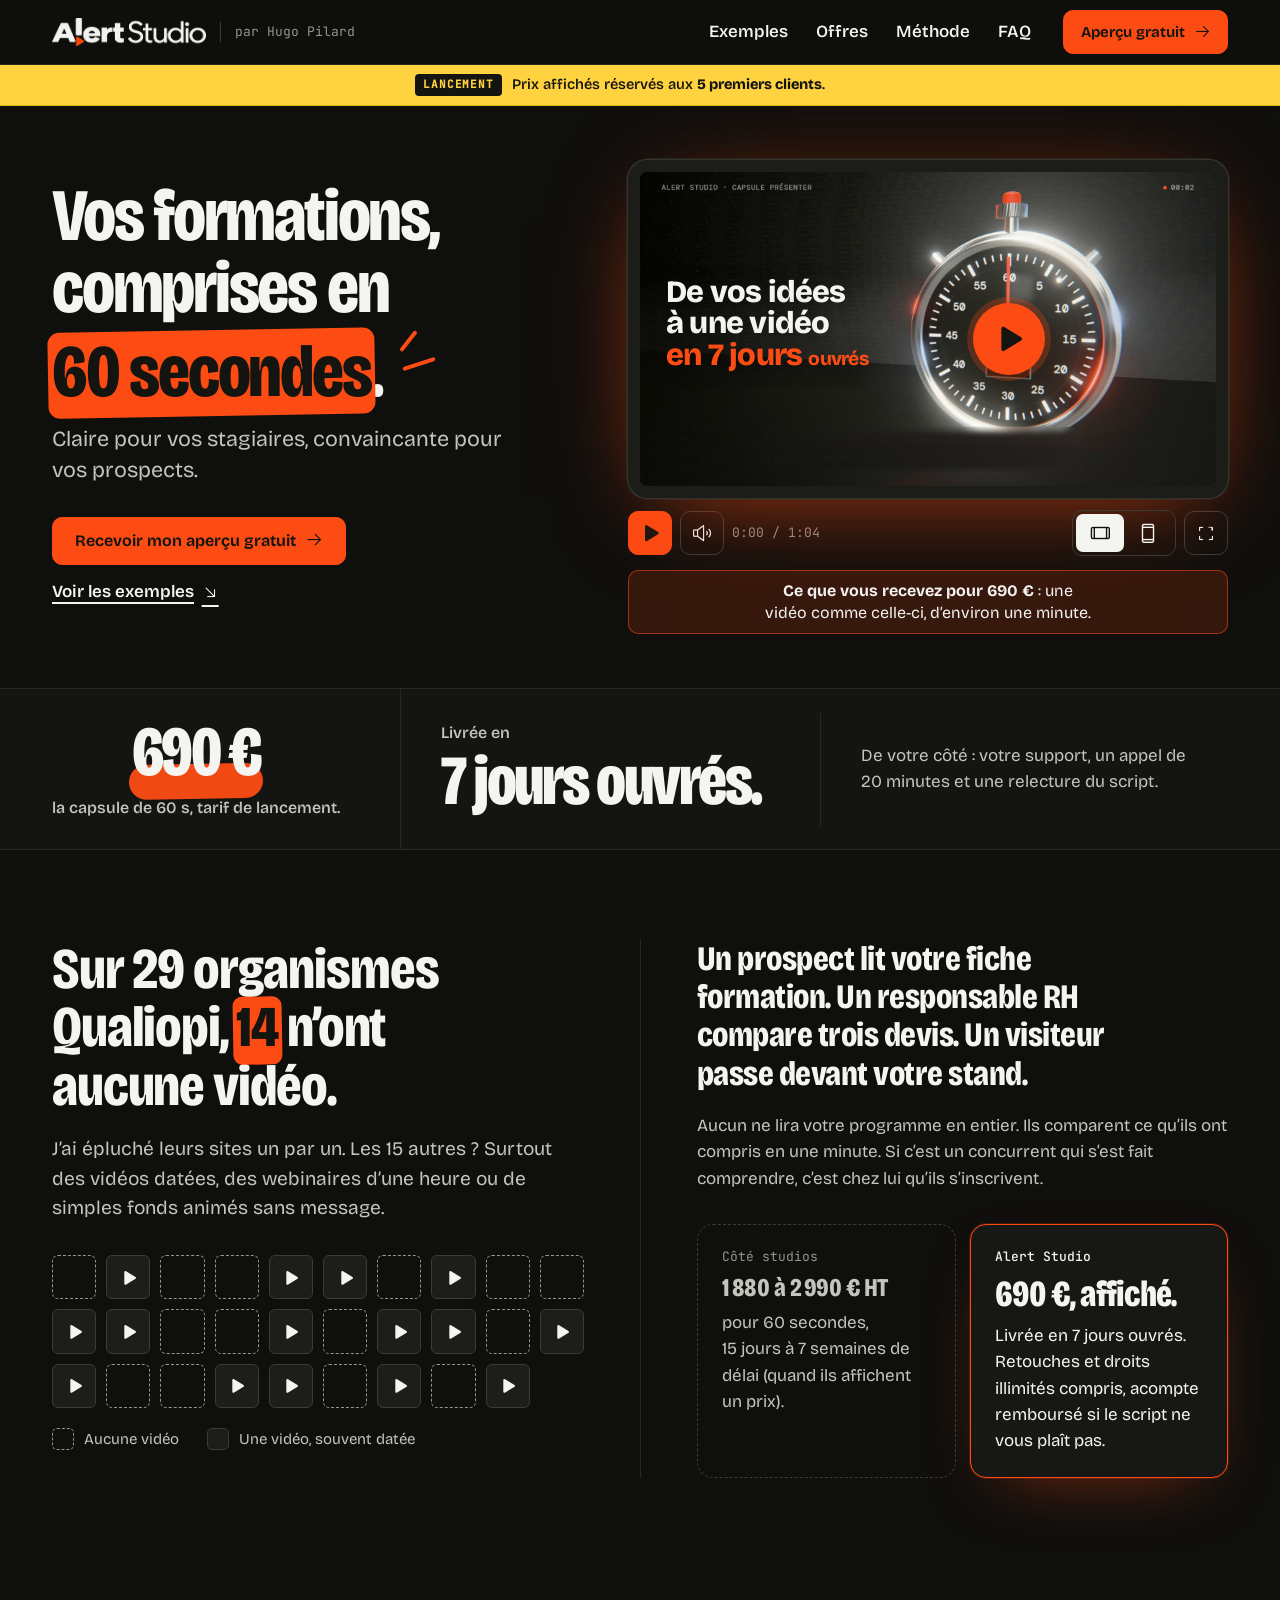
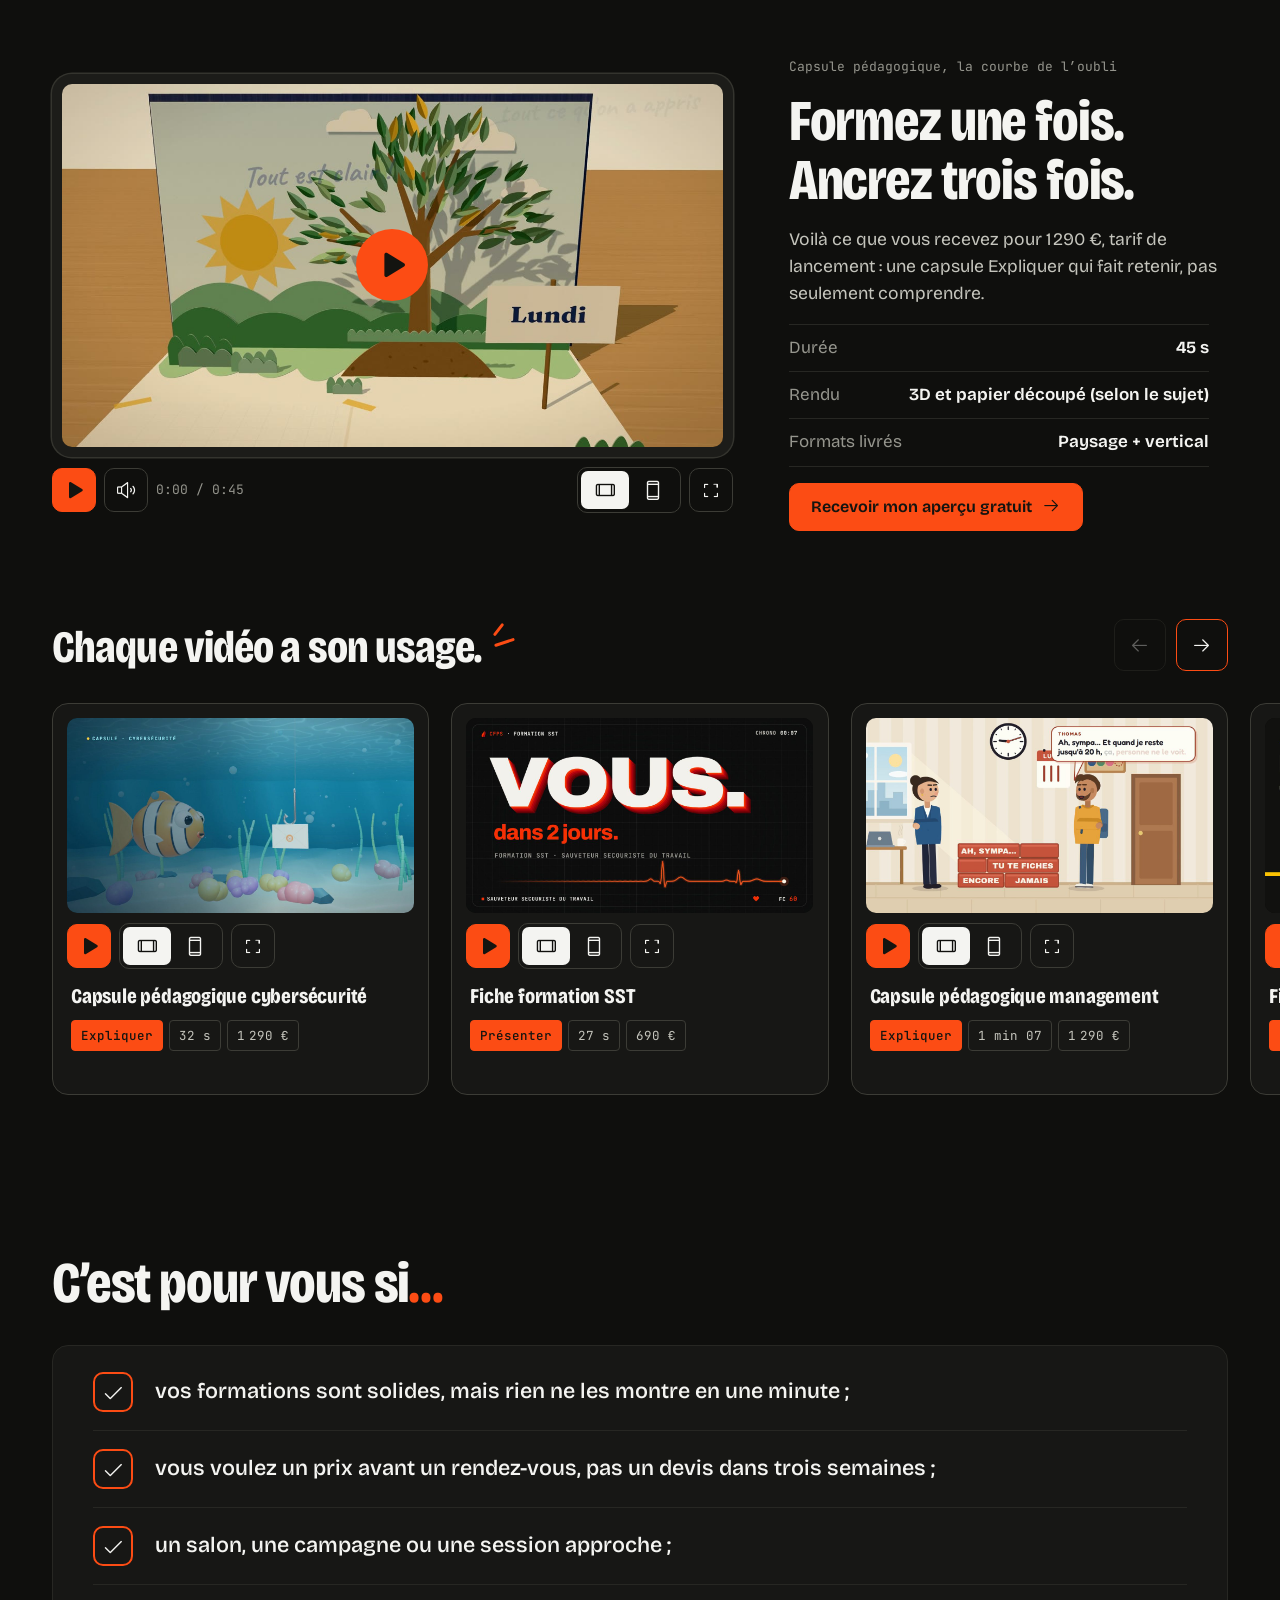
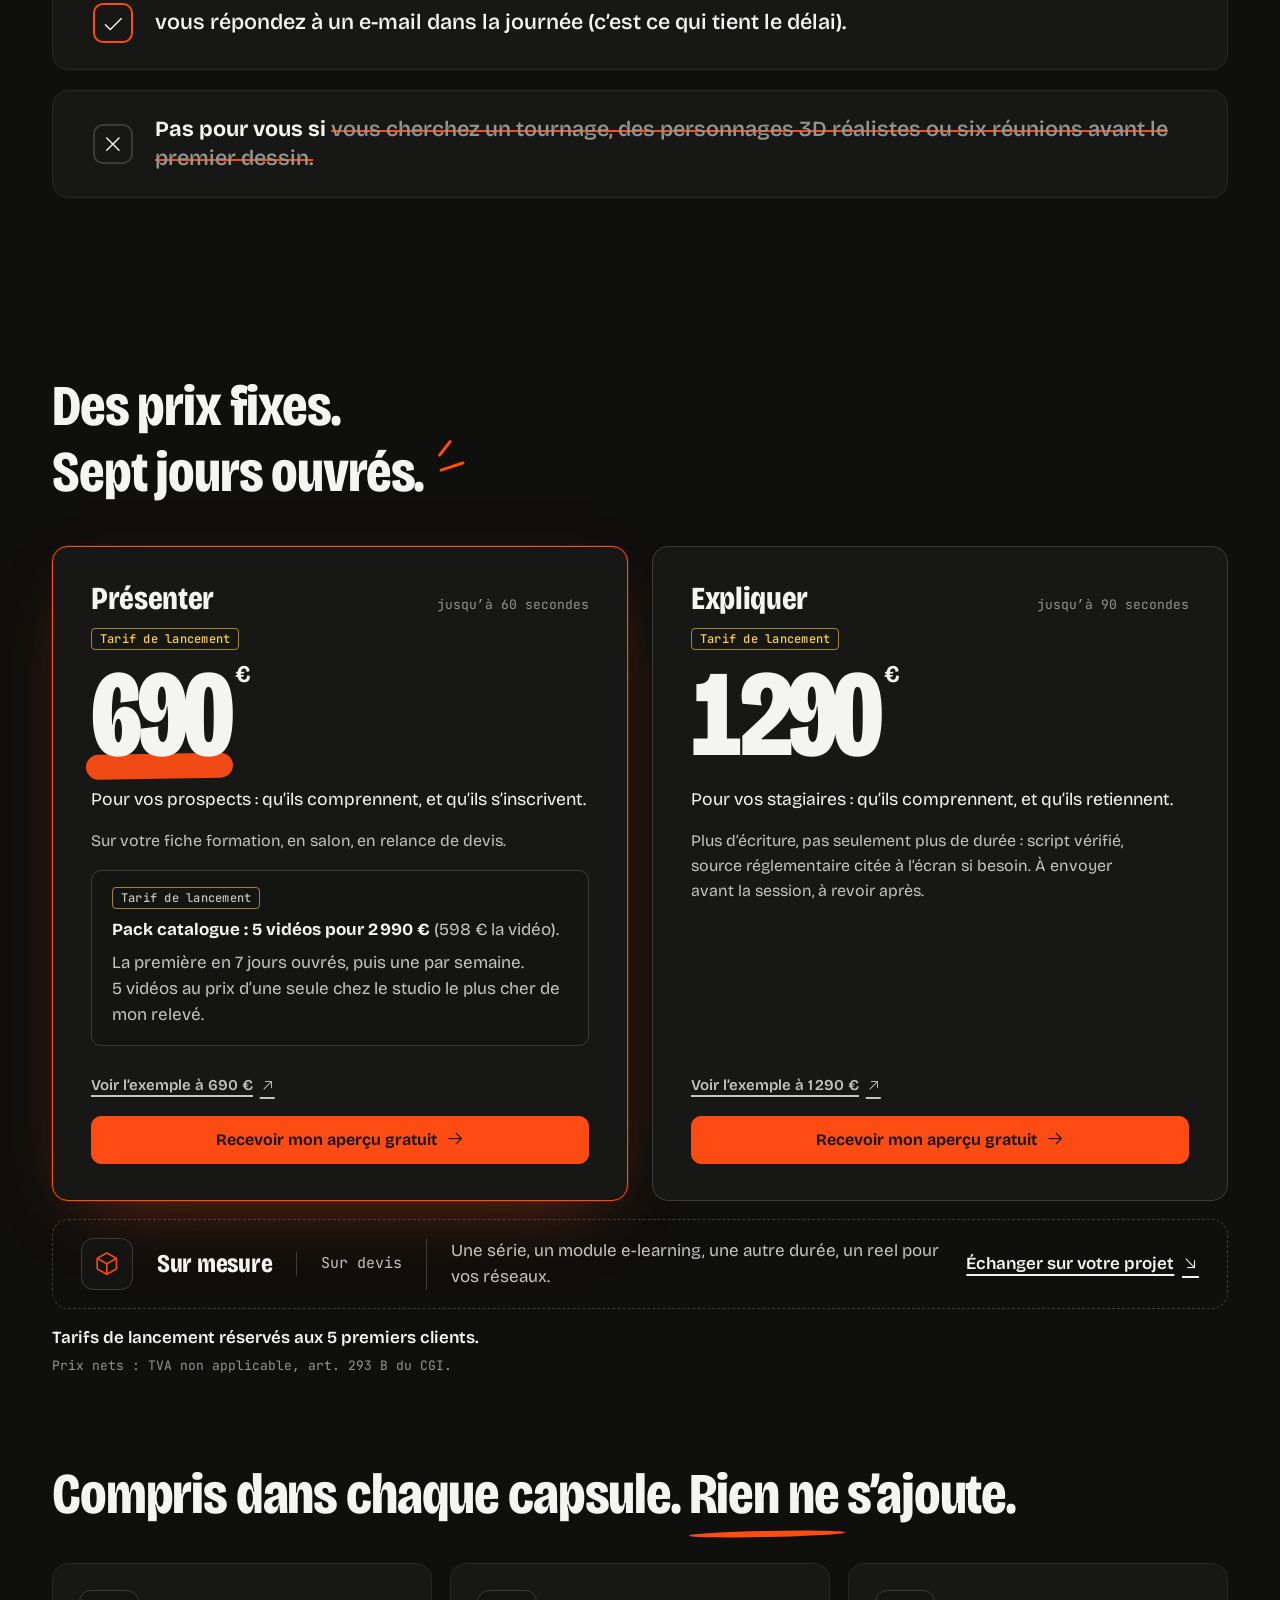
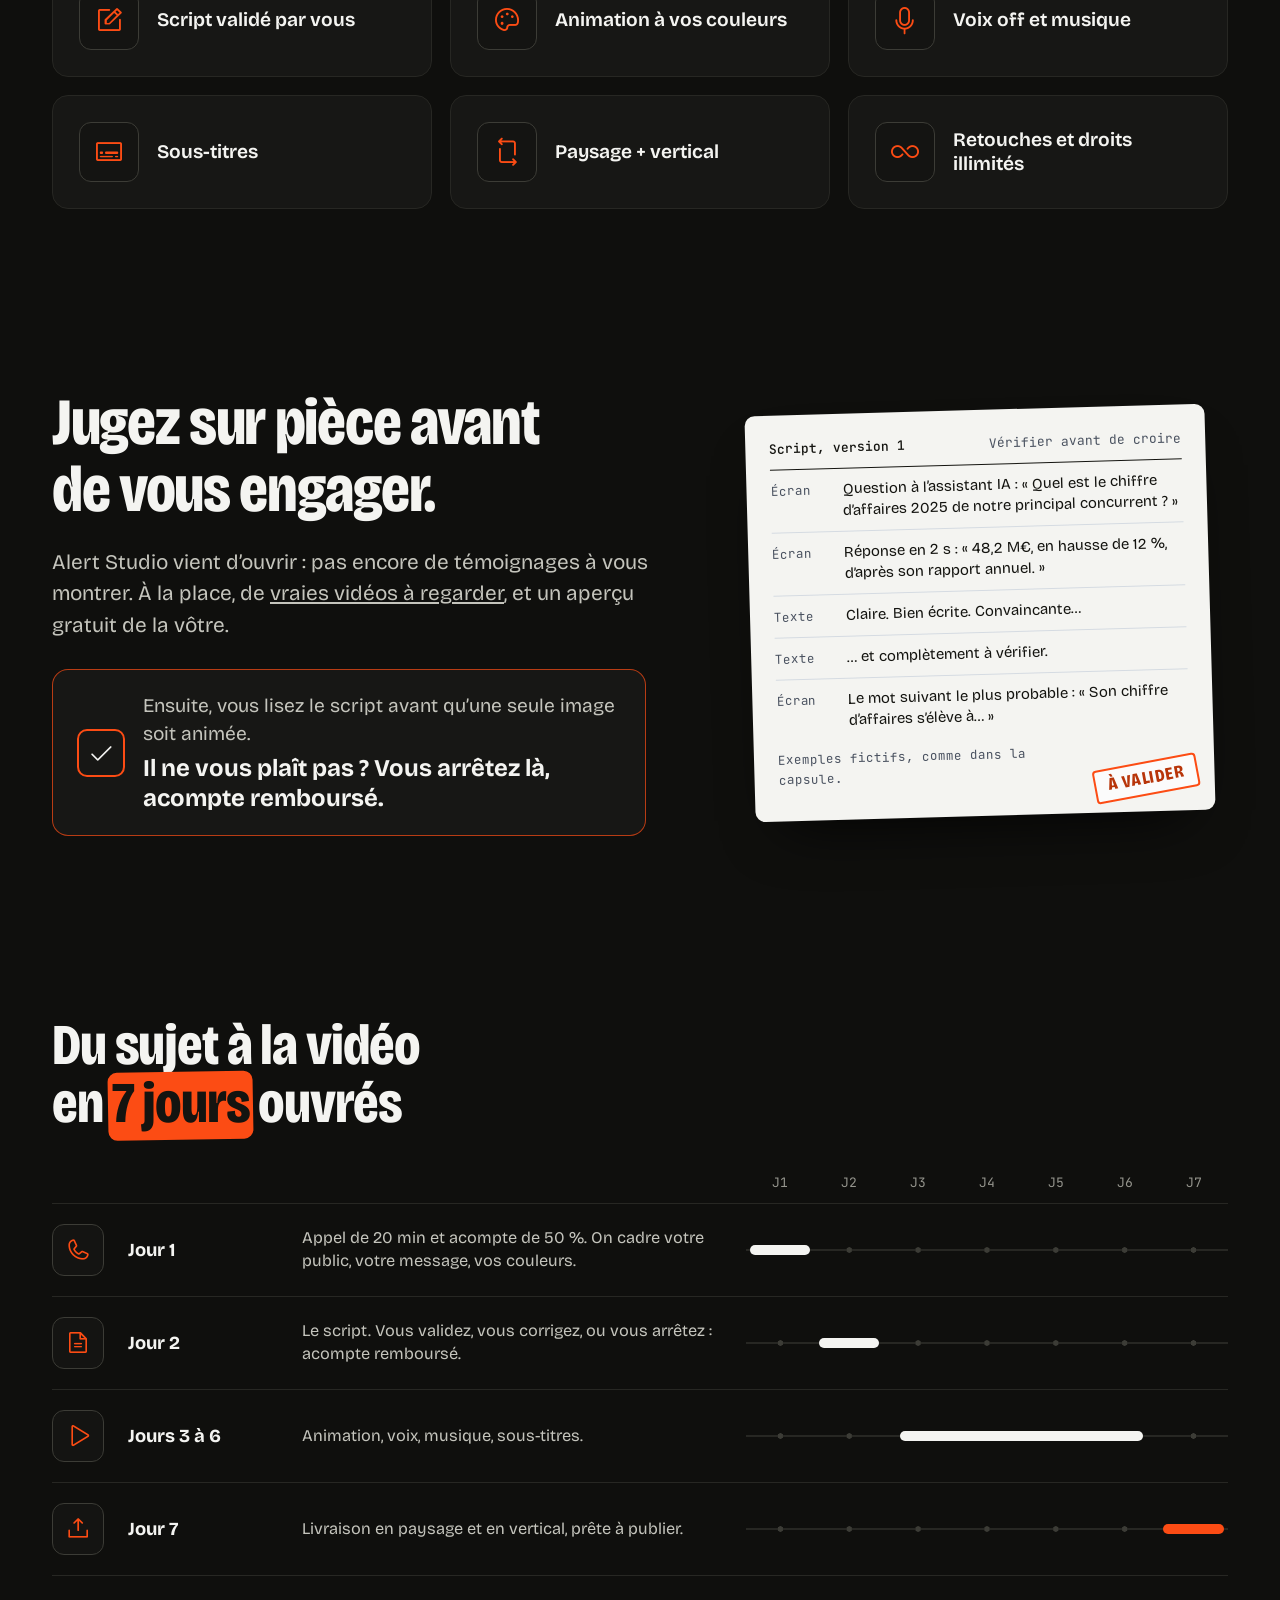
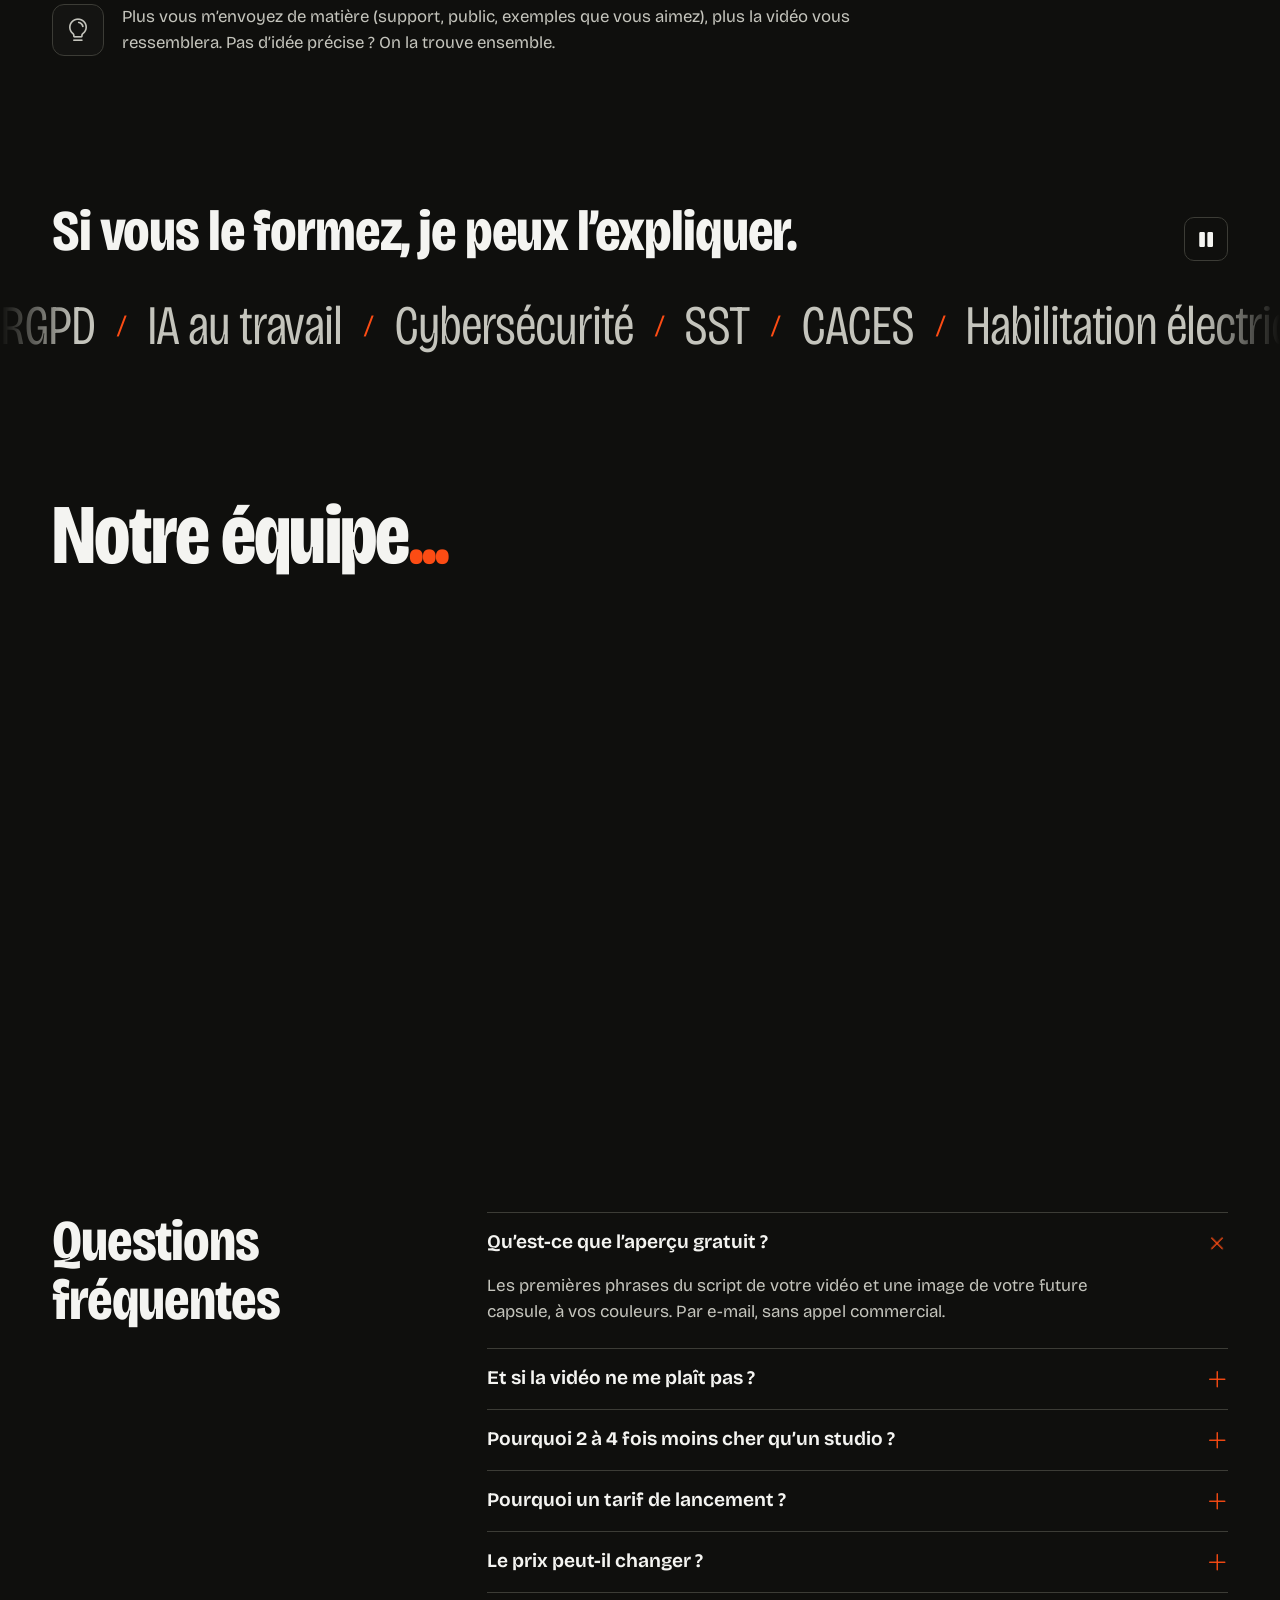
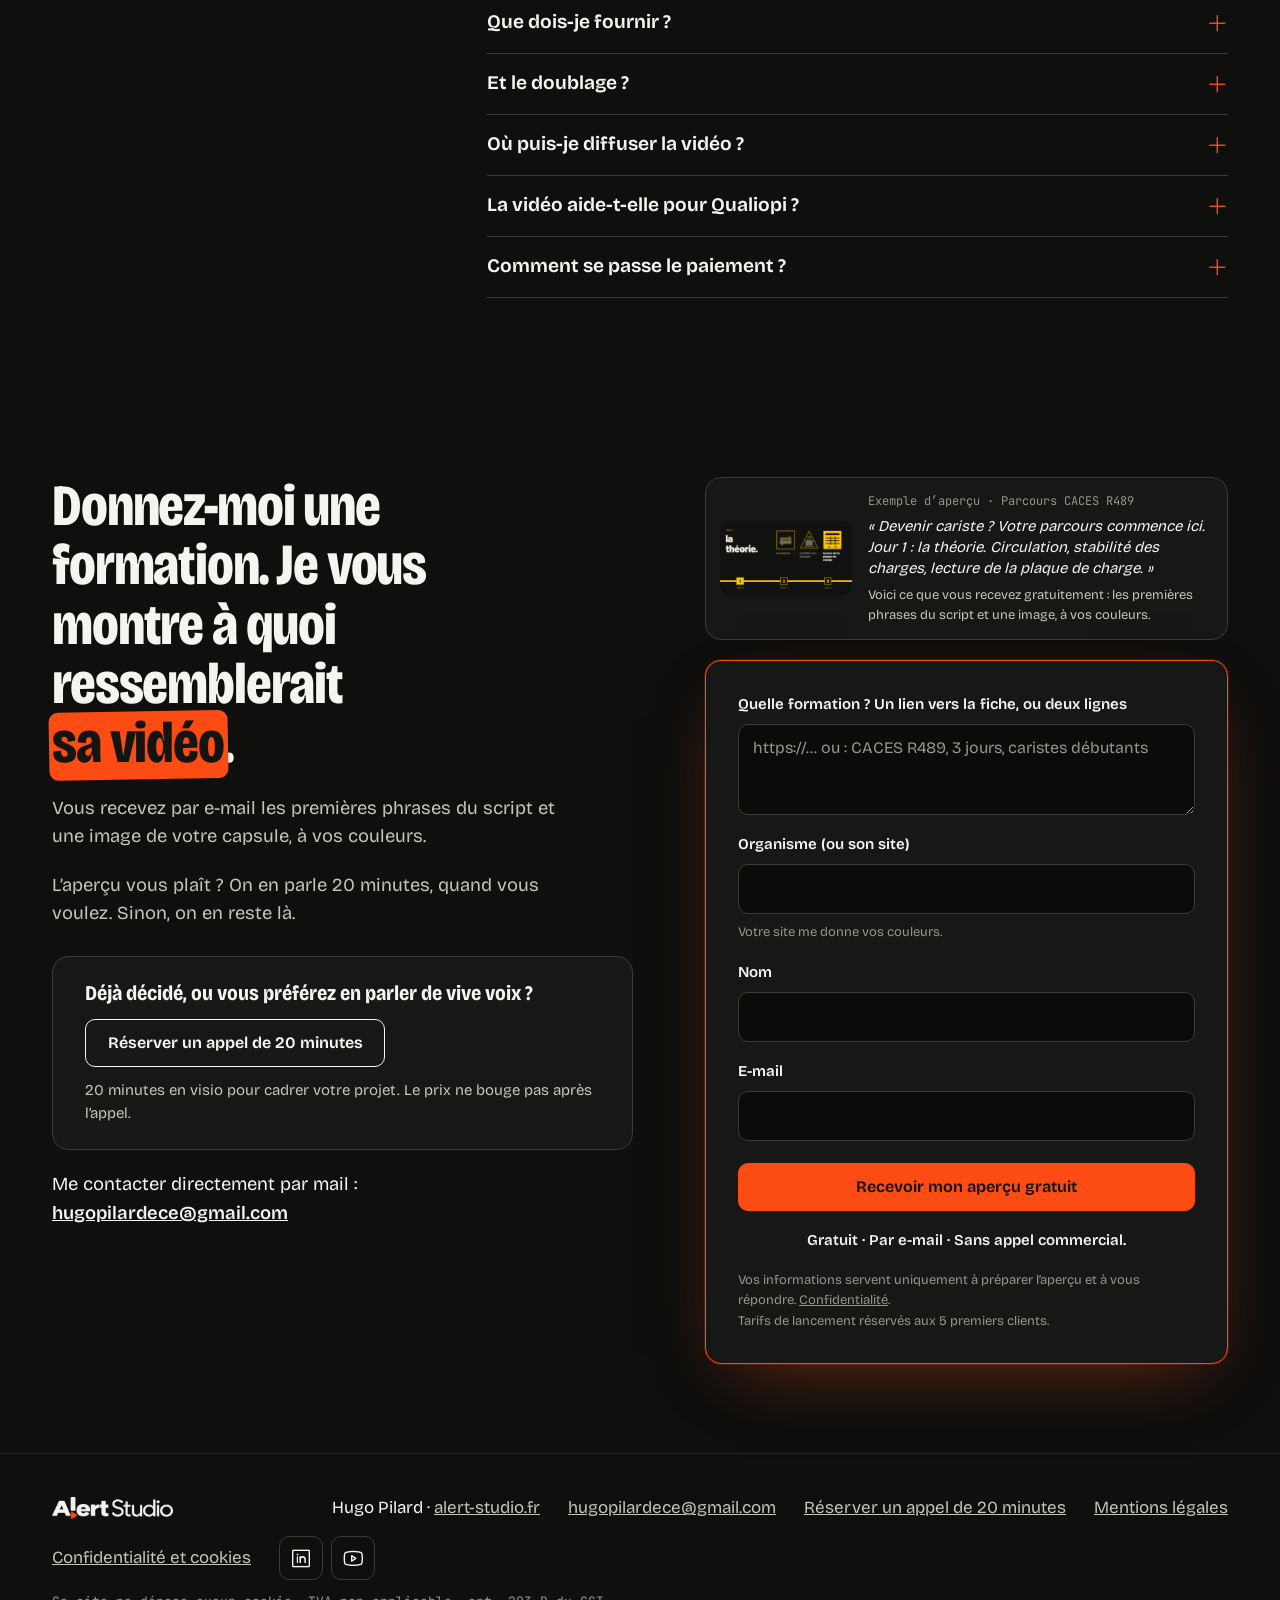
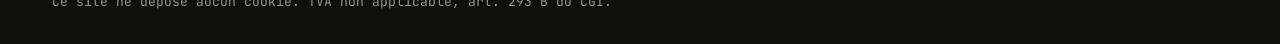
==== commit 05db1cb2: "Vidéo vedette « La courbe de l'oubli » (paysage et vertical), hameçonnage en tête de librairie, nouv" ====
--- a/index.html
+++ b/index.html
@@ -558,6 +558,7 @@
 .v-facts dt{color:var(--ink-3)}
 .v-facts dd{margin:0;font-weight:640}
 .v-player .scene{aspect-ratio:16/9}
+.v-player[data-single] .scene{aspect-ratio:16/9!important;width:100%!important}
 .v-player .frame{border:clamp(6px,1vw,10px) solid #1C1C19;box-shadow:0 0 0 1.5px #34342E;border-radius:calc(var(--fr) + 4px)}
 .v-player .bigplay{display:grid;left:50%;top:50%;bottom:auto;width:72px;height:72px;transform:translate(-50%,-50%);border-radius:50%;font-size:30px}
 .v-player .bigplay:hover{transform:translate(-50%,-50%) scale(1.05)}
@@ -746,22 +747,22 @@
   <!-- Exemples : librairie -->
   <section class="exemples sec" id="exemples" aria-labelledby="h-exemples">
     <div class="wrap vedette" id="vedette">
-      <figure class="player v-player" data-player data-lazy data-mobile="p" data-dur="0:32" data-l="assets/cyber-16x9.mp4" data-p="assets/cyber-9x16.mp4">
+      <figure class="player v-player" data-player data-lazy data-mobile="p" data-dur="0:45" data-l="assets/courbe-16x9.mp4" data-p="assets/courbe-9x16.mp4">
         <div class="scene">
           <span class="ghost ghost-l" aria-hidden="true"></span>
           <span class="ghost ghost-p" aria-hidden="true"></span>
           <div class="frame">
-            <video class="v-l is-on" playsinline preload="none" aria-label="Capsule pédagogique cybersécurité : hameçonnage (paysage)"></video>
-            <video class="v-p" playsinline preload="none" aria-label="Capsule pédagogique cybersécurité : hameçonnage (vertical)" aria-hidden="true" tabindex="-1"></video>
+            <video class="v-l is-on" playsinline preload="none" aria-label="Capsule pédagogique : la courbe de l’oubli (paysage)"></video>
+            <video class="v-p" playsinline preload="none" aria-label="Capsule pédagogique : la courbe de l’oubli (vertical)" aria-hidden="true" tabindex="-1"></video>
             <span class="prog" aria-hidden="true"></span>
             <button class="bigplay" type="button" tabindex="-1" aria-hidden="true"><i class="ph-fill ph-play"></i></button>
           </div>
         </div>
         <div class="ctrls">
-          <button class="cbtn" type="button" data-act="play" aria-label="Lire : capsule hameçonnage"><i class="ph-fill ph-play" aria-hidden="true"></i></button>
+          <button class="cbtn" type="button" data-act="play" aria-label="Lire : la courbe de l’oubli"><i class="ph-fill ph-play" aria-hidden="true"></i></button>
           <button class="cbtn" type="button" data-act="mute" aria-label="Couper le son"><i class="ph ph-speaker-high" aria-hidden="true"></i></button>
-          <span class="time mono" aria-hidden="true">0:00 / 0:32</span>
-          <div class="seg" role="group" aria-label="Format de la vidéo : capsule hameçonnage">
+          <span class="time mono" aria-hidden="true">0:00 / 0:45</span>
+          <div class="seg" role="group" aria-label="Format de la vidéo : la courbe de l’oubli">
             <button type="button" data-o="l" aria-pressed="true" title="Paysage"><i class="ph ph-device-mobile land" aria-hidden="true"></i><span class="sr-only">Paysage</span></button>
             <button type="button" data-o="p" aria-pressed="false" title="Vertical"><i class="ph ph-device-mobile" aria-hidden="true"></i><span class="sr-only">Vertical</span></button>
           </div>
@@ -769,13 +770,13 @@
         </div>
       </figure>
       <div class="v-copy">
-        <p class="v-kicker mono">Capsule pédagogique, cybersécurité</p>
-        <h2 id="h-exemples" class="rv">32 secondes pour ne plus mordre à l’hameçon.</h2>
-        <p class="v-lead">Voilà ce que vous recevez pour 1&#8239;290&nbsp;€, tarif de lancement&nbsp;: une capsule Expliquer, pour vos stagiaires, en paysage et en vertical.</p>
+        <p class="v-kicker mono">Capsule pédagogique, la courbe de l’oubli</p>
+        <h2 id="h-exemples" class="rv">Formez une fois. Ancrez trois fois.</h2>
+        <p class="v-lead">Voilà ce que vous recevez pour 1&#8239;290&nbsp;€, tarif de lancement&nbsp;: une capsule Expliquer qui fait retenir, pas seulement comprendre.</p>
         <dl class="v-facts">
-          <div><dt>Formats</dt><dd>Paysage + vertical</dd></div>
-          <div><dt>Durée</dt><dd>32&nbsp;s</dd></div>
-          <div><dt>Rendu</dt><dd>3D animée (selon le sujet)</dd></div>
+          <div><dt>Durée</dt><dd>45&nbsp;s</dd></div>
+          <div><dt>Rendu</dt><dd>3D et papier découpé (selon le sujet)</dd></div>
+          <div><dt>Formats livrés</dt><dd>Paysage + vertical</dd></div>
         </dl>
         <a class="btn btn-primary" href="#form" data-offre="Expliquer, 1 290 €">Recevoir mon aperçu gratuit <i class="ph ph-arrow-right" aria-hidden="true"></i></a>
       </div>
@@ -790,6 +791,34 @@
     </div>
 
     <div class="strip" role="region" aria-label="Exemples de vidéos" tabindex="0">
+      <article class="ex-card">
+        <figure class="player" data-player data-lazy data-mobile="p" data-dur="0:32" data-l="assets/cyber-16x9.mp4" data-p="assets/cyber-9x16.mp4">
+          <div class="scene">
+            <span class="ghost ghost-l" aria-hidden="true"></span>
+            <span class="ghost ghost-p" aria-hidden="true"></span>
+            <div class="frame">
+              <video class="v-l is-on" playsinline preload="none" aria-label="Capsule pédagogique cybersécurité (paysage)"></video>
+              <video class="v-p" playsinline preload="none" aria-label="Capsule pédagogique cybersécurité (vertical)" aria-hidden="true" tabindex="-1"></video>
+              <div class="cover cover-ex" aria-hidden="true"></div>
+              <span class="prog" aria-hidden="true"></span>
+              <button class="bigplay" type="button" tabindex="-1" aria-hidden="true"><i class="ph-fill ph-play"></i></button>
+            </div>
+          </div>
+          <div class="ctrls">
+            <button class="cbtn" type="button" data-act="play" aria-label="Lire : capsule pédagogique cybersécurité"><i class="ph-fill ph-play" aria-hidden="true"></i></button>
+            <div class="seg" role="group" aria-label="Format de la vidéo : capsule pédagogique cybersécurité">
+              <button type="button" data-o="l" aria-pressed="true" title="Paysage"><i class="ph ph-device-mobile land" aria-hidden="true"></i><span class="sr-only">Paysage</span></button>
+              <button type="button" data-o="p" aria-pressed="false" title="Vertical"><i class="ph ph-device-mobile" aria-hidden="true"></i><span class="sr-only">Vertical</span></button>
+            </div>
+            <button class="cbtn" type="button" data-act="fs" aria-label="Plein écran"><i class="ph ph-corners-out" aria-hidden="true"></i></button>
+          </div>
+        </figure>
+        <div class="ex-meta">
+          <h3>Capsule pédagogique cybersécurité</h3>
+          <p class="tags"><span class="tag acc">Expliquer</span><span class="tag">32&nbsp;s</span><span class="tag">1&#8239;290&nbsp;€</span></p>
+        </div>
+      </article>
+
       <article class="ex-card">
         <figure class="player" data-player data-lazy data-mobile="p" data-dur="0:27" data-l="assets/sst-16x9.mp4" data-p="assets/sst-9x16.mp4">
           <div class="scene">
@@ -1255,7 +1284,7 @@
   <div class="wrap">
     <div class="foot-in">
       <img src="assets/brand/logo-wordmark-clair-2x.png" alt="Alert Studio" width="351" height="64" loading="lazy" decoding="async">
-      <span>Hugo Pilard</span>
+      <span>Hugo Pilard · <a class="dom" href="https://starkann.github.io/alert-studio/">alert-studio.fr</a></span>
       <a href="mailto:hugopilardece@gmail.com">hugopilardece@gmail.com</a>
       <a data-booking href="#apercu">Réserver un appel de 20&nbsp;minutes<span class="sr-only"> (s’ouvre dans un nouvel onglet)</span></a>
       <a href="mentions-legales.html">Mentions légales</a>
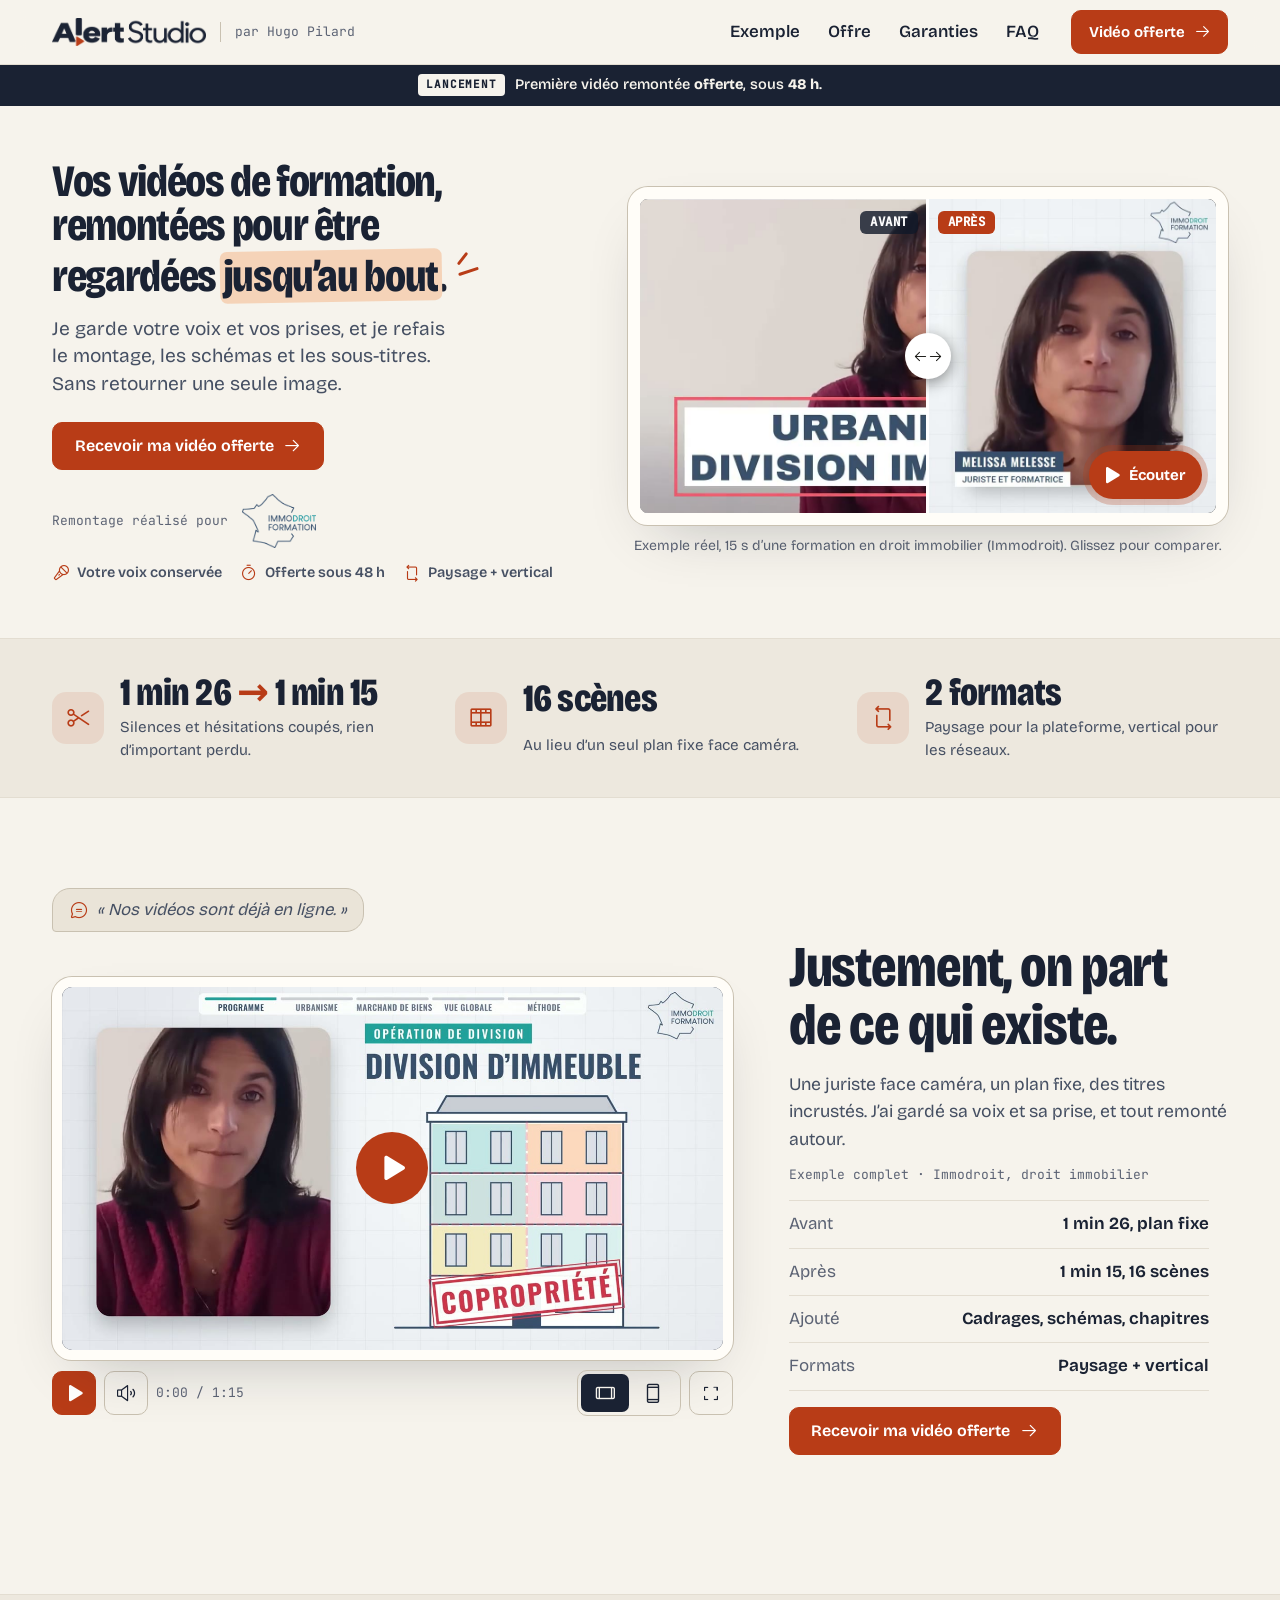
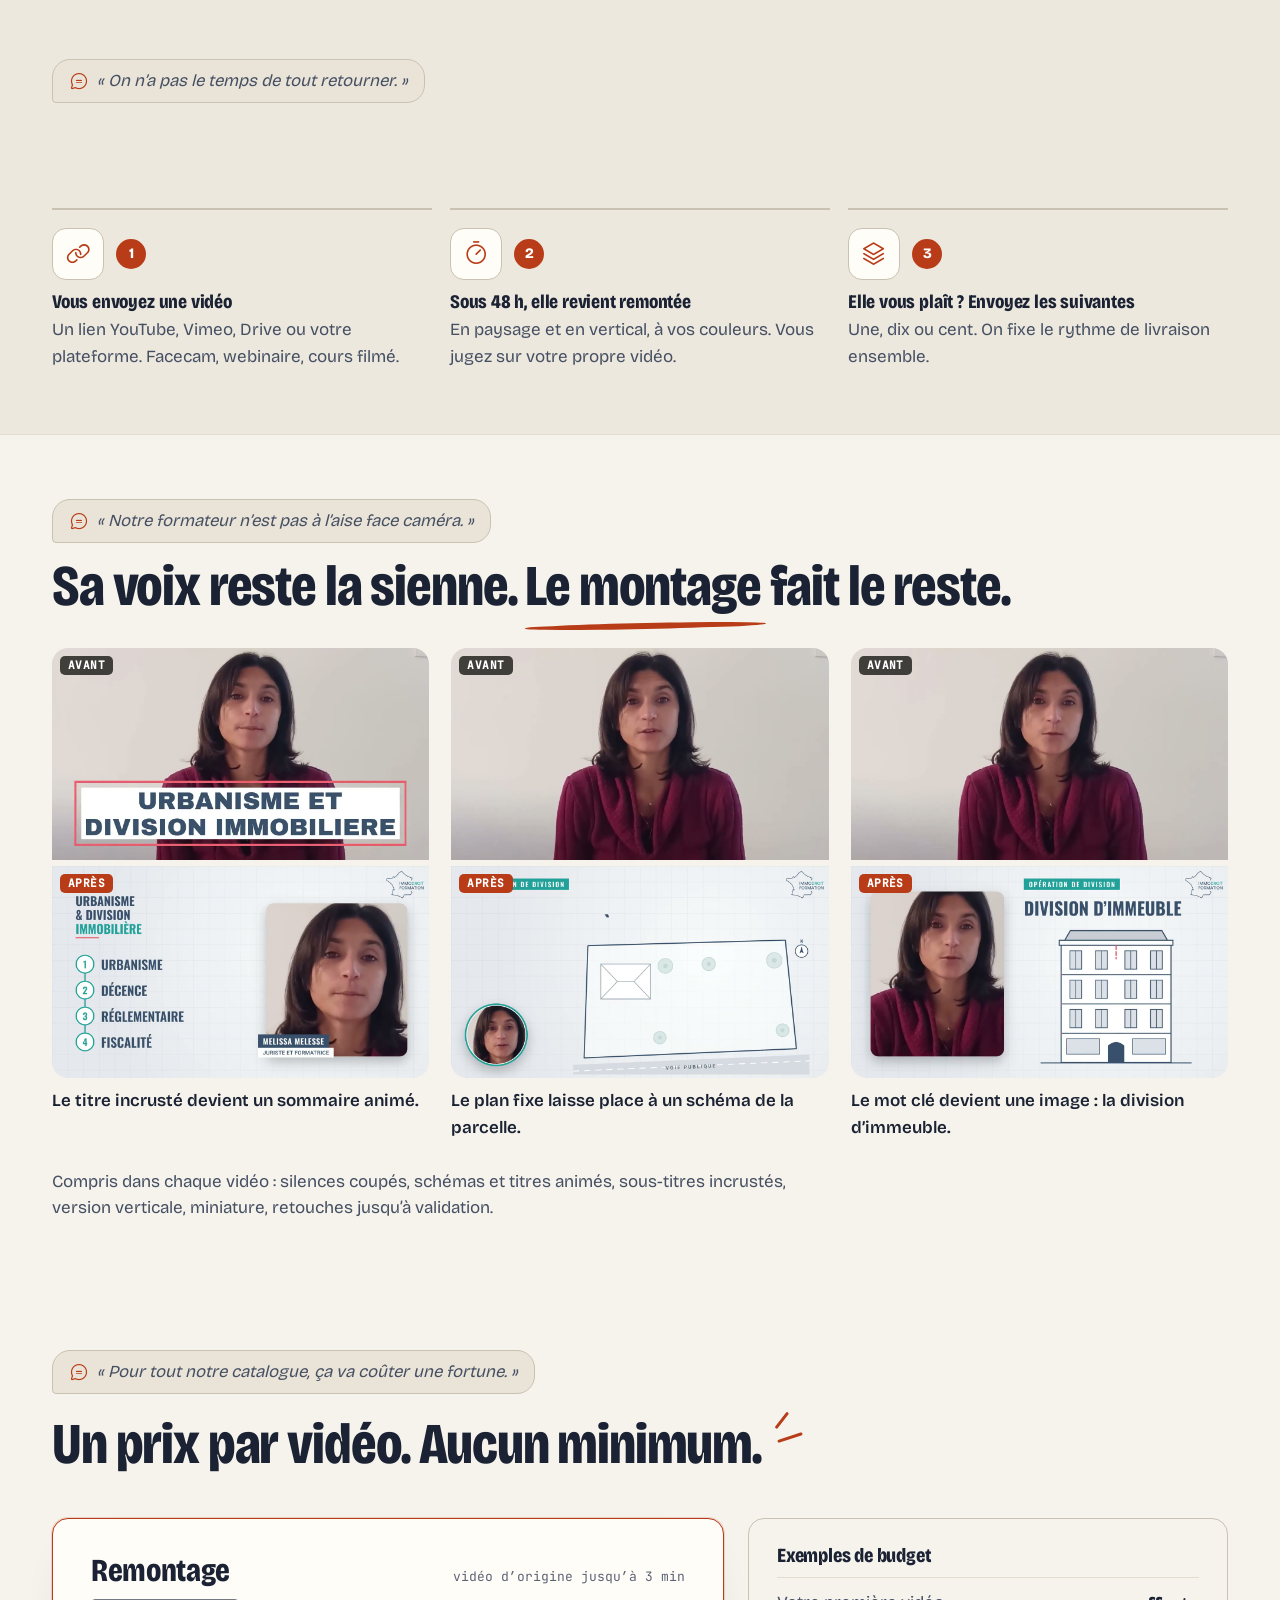
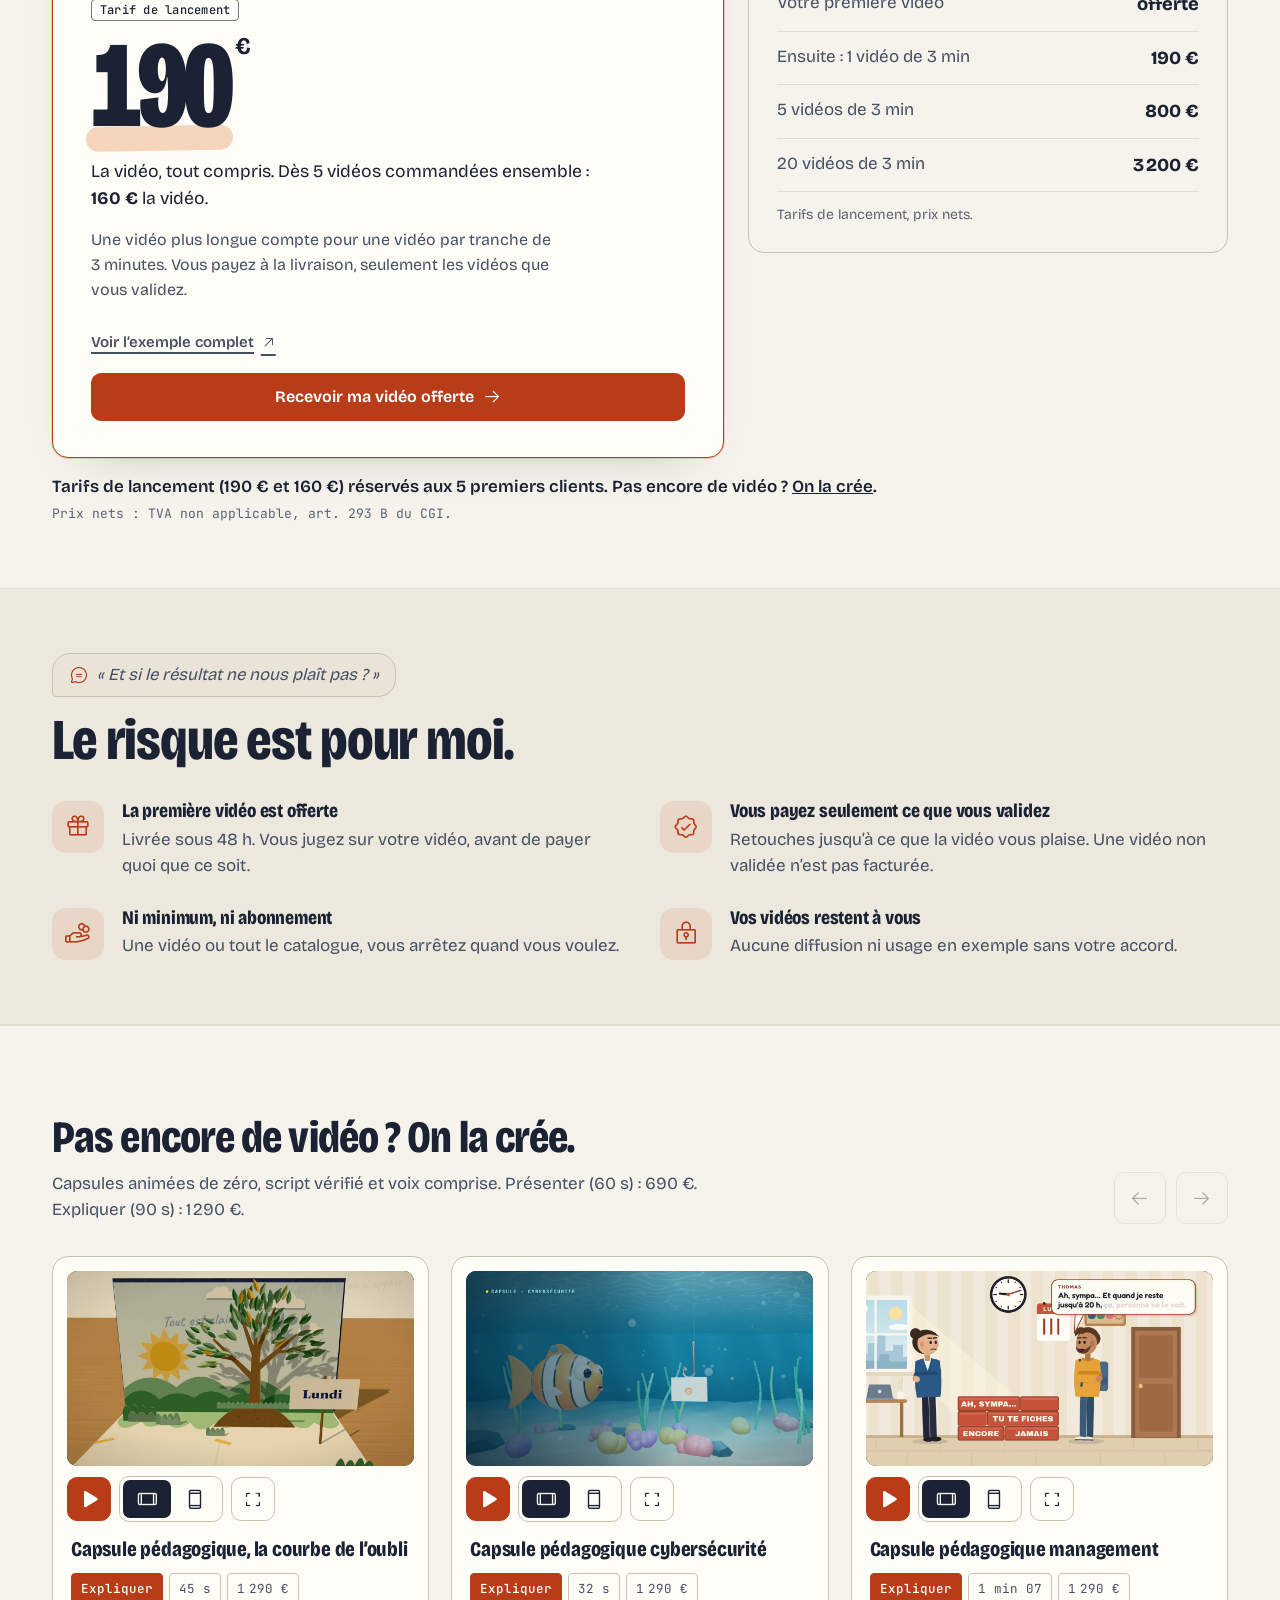
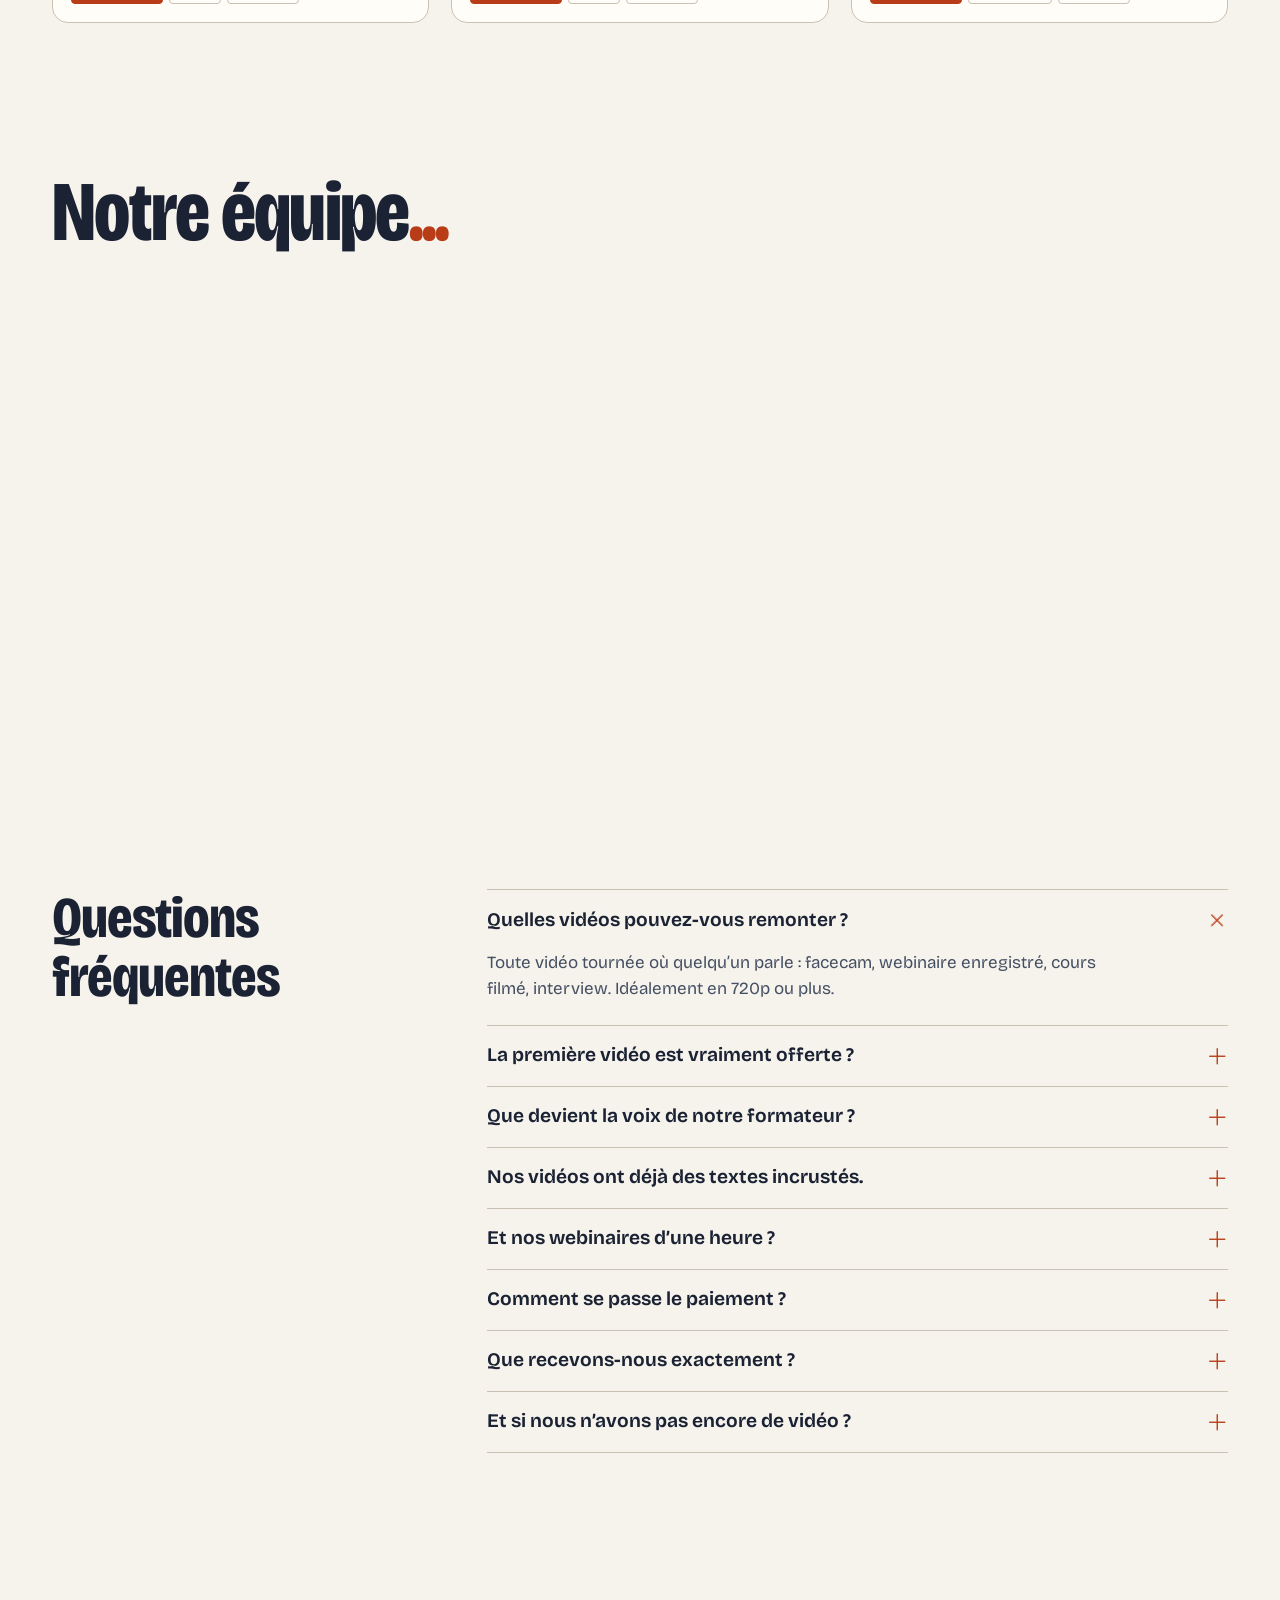
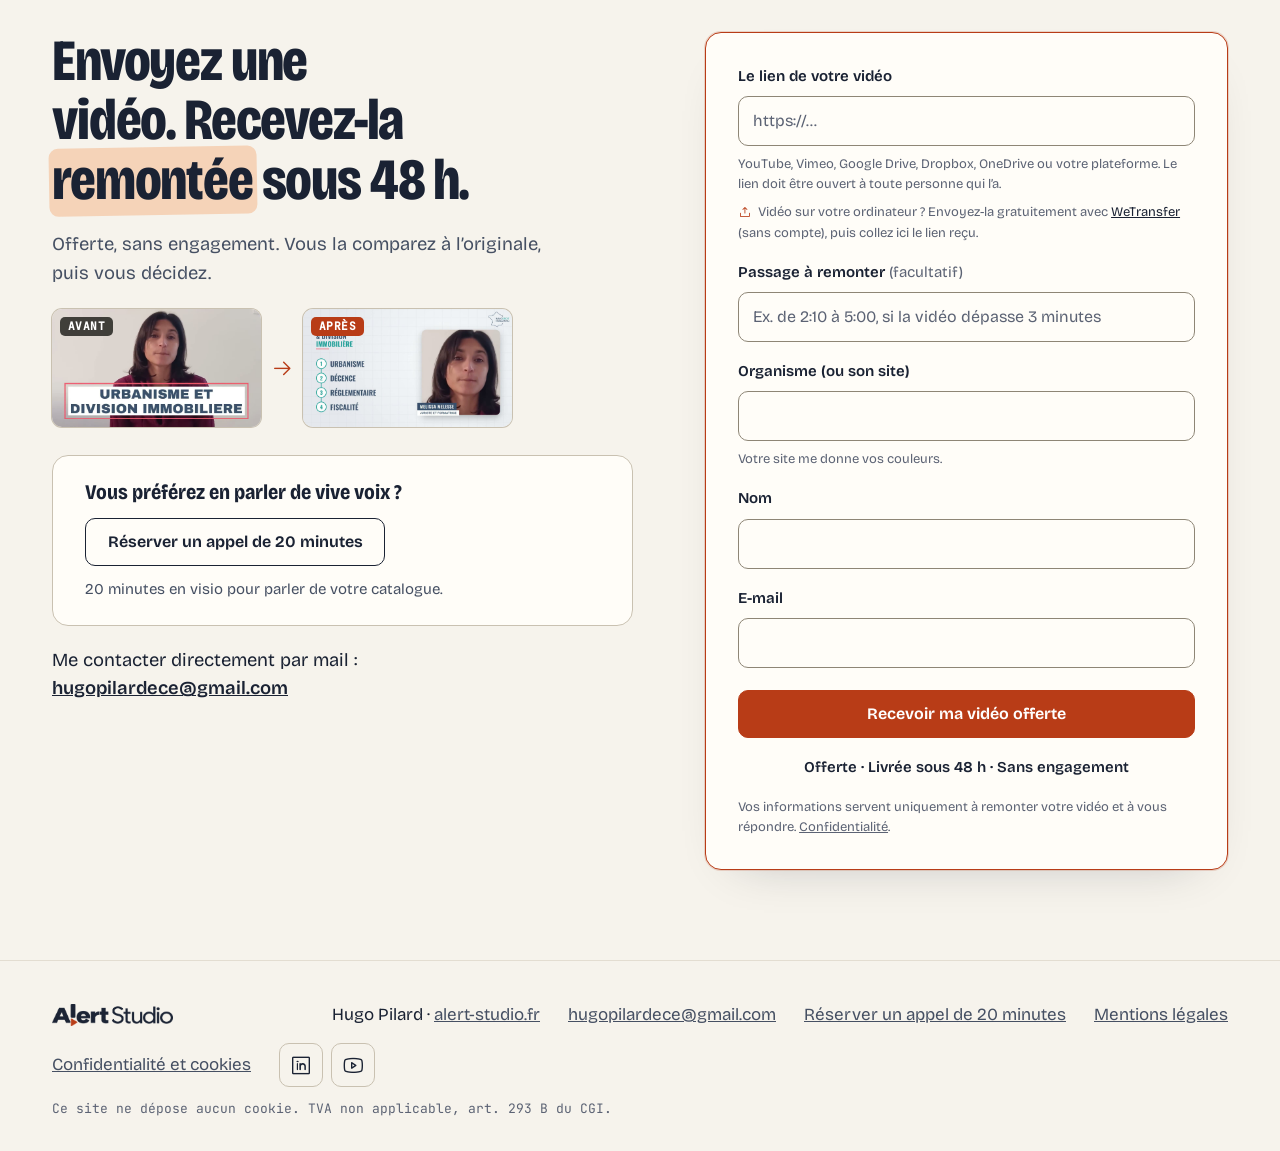
==== commit 6d1f4e5c: "Refonte : offre de remontage, comparateur avant/après, palette encre et papier, nouveau logo, formul" ====
--- a/index.html
+++ b/index.html
@@ -3,21 +3,21 @@
 <head>
 <meta charset="utf-8">
 <meta name="viewport" content="width=device-width, initial-scale=1, viewport-fit=cover">
-<meta name="color-scheme" content="dark">
-<meta name="theme-color" content="#0F0F0D">
-<title>Capsules vidéo pour organismes Qualiopi, 690 € | Alert Studio</title>
-<meta name="description" content="Capsules animées pour organismes de formation Qualiopi : dès 690 €, livrées en 7 jours ouvrés, paysage et vertical. Aperçu gratuit, sans appel commercial.">
-<link rel="canonical" href="https://starkann.github.io/alert-studio/">
+<meta name="color-scheme" content="light">
+<meta name="theme-color" content="#F6F3EC">
+<title>Remontage de vidéos de formation, première vidéo offerte | Alert Studio</title>
+<meta name="description" content="Vos vidéos de formation remontées pour être regardées jusqu’au bout : montage, schémas, sous-titres, version verticale. Première vidéo offerte sous 48 h.">
+<link rel="canonical" href="https://alert-studio.fr/">
 <meta property="og:type" content="website">
-<meta property="og:url" content="https://starkann.github.io/alert-studio/">
+<meta property="og:url" content="https://alert-studio.fr/">
 <meta property="og:site_name" content="Alert Studio">
 <meta property="og:locale" content="fr_FR">
-<meta property="og:title" content="Capsules vidéo pour organismes Qualiopi, 690 € | Alert Studio">
-<meta property="og:description" content="Capsules animées pour organismes de formation Qualiopi : dès 690 €, livrées en 7 jours ouvrés. Aperçu gratuit, sans appel commercial.">
-<meta property="og:image" content="https://starkann.github.io/alert-studio/assets/posters/alert-16x9.jpg">
-<link rel="icon" type="image/png" sizes="32x32" href="assets/brand/favicon-32.png">
-<link rel="apple-touch-icon" href="assets/brand/apple-touch-180.png">
-<link rel="preload" as="image" href="assets/posters/hero-cover-3d.jpg" fetchpriority="high">
+<meta property="og:title" content="Remontage de vidéos de formation | Alert Studio">
+<meta property="og:description" content="Première vidéo remontée offerte, livrée sous 48 h. Puis 190 € la vidéo, sans minimum.">
+<meta property="og:image" content="https://alert-studio.fr/assets/posters/immo-apres-15-3.jpg">
+<link rel="icon" type="image/png" sizes="32x32" href="assets/brand/favicon-32-encre.png">
+<link rel="apple-touch-icon" href="assets/brand/apple-touch-180-encre.png">
+<link rel="preload" as="image" href="assets/posters/immo-apres-15-3.jpg" fetchpriority="high">
 <script>document.documentElement.classList.add('js')</script>
 <link rel="preload" as="font" type="font/woff2" href="assets/fonts/BricolageGrotesque-300-800-latin.woff2" crossorigin>
 <link rel="stylesheet" href="assets/fonts/fonts.css">
@@ -31,10 +31,11 @@
   --paper:#0F0F0D; --paper-2:#141412; --sheet:#171715; --sheet-2:#1D1D1A; --field:#0B0B0A;
   --ink:#F4F4F1; --ink-2:#C4C4BC; --ink-3:#95958D;
   --line:#272723; --line-2:#3C3C36;
-  --accent:#FC4C14; --on-accent:#141410;
+  --accent:#FC4C14; --on-accent:#141410; --acc-rgb:252,76,20; --hl:var(--accent); --on-hl:#141410;
+  --banner:#FFD23F; --banner-rgb:255,210,63; --banner-edge:#E6B800; --banner-ink:#141410; --frame:#1C1C19; --frame-ring:#34342E;
   --screen:#0B0B09;
   --err:#FF8B7B;
-  --glow:0 0 0 1px rgba(252,76,20,.18),0 24px 70px -34px rgba(252,76,20,.55);
+  --glow:0 0 0 1px rgba(var(--acc-rgb),.18),0 24px 70px -34px rgba(var(--acc-rgb),.55);
   --r-xs:4px; --r-sm:10px; --r-md:16px;
   --nav-h:64px;
   --ff:"Bricolage Grotesque", ui-sans-serif, system-ui, sans-serif;
@@ -62,8 +63,8 @@
 .sec{padding-block:clamp(56px,7vw,104px)}
 
 /* Surligneur (reserve a : 60 secondes, 14, 690, 7 jours, Hugo, sa video) */
-.hl{position:relative;z-index:0;white-space:nowrap;color:var(--on-accent);transition:color .2s ease calc(var(--d,0s) + .32s)}
-.hl::before{content:"";position:absolute;z-index:-1;left:-.06em;right:-.06em;top:.08em;bottom:-.04em;background:var(--accent);border-radius:.16em;transform-origin:0 50%;transform:rotate(-1deg)}
+.hl{position:relative;z-index:0;white-space:nowrap;color:var(--on-hl);transition:color .2s ease calc(var(--d,0s) + .32s)}
+.hl::before{content:"";position:absolute;z-index:-1;left:-.06em;right:-.06em;top:.08em;bottom:-.04em;background:var(--hl);border-radius:.16em;transform-origin:0 50%;transform:rotate(-1deg)}
 .hl-low{color:inherit}
 .hl-low::before{top:.78em;bottom:-.08em;left:-.04em;right:-.04em;border-radius:.3em;opacity:.95}
 @media (prefers-reduced-motion:no-preference){
@@ -81,7 +82,7 @@
 .btn{display:inline-flex;align-items:center;justify-content:center;gap:.6em;min-height:48px;padding:.75em 1.35em;border-radius:var(--r-sm);font:650 1rem/1.1 var(--ff);text-decoration:none;white-space:nowrap;border:1.5px solid transparent;cursor:pointer;transition:transform .25s var(--out),box-shadow .25s var(--out),background-color .2s}
 .btn:active{transform:translateY(1px) scale(.98)}
 .btn-primary{background:var(--accent);color:var(--on-accent);border-color:var(--accent)}
-.btn-primary:hover{transform:translateY(-1px);box-shadow:0 10px 26px -12px rgba(252,76,20,.75)}
+.btn-primary:hover{transform:translateY(-1px);box-shadow:0 10px 26px -12px rgba(var(--acc-rgb),.75)}
 .btn-line{background:transparent;color:var(--ink);border-color:var(--ink)}
 .btn-line:hover{background:var(--sheet-2)}
 .btn-sm{min-height:44px;padding:.55em 1em;font-size:.9375rem}
@@ -183,7 +184,7 @@
 .cover-t em{font-style:normal;color:var(--accent)}
 .cover-t small{font-size:.62em;font-weight:760}
 .player.is-started .cover{opacity:0;visibility:hidden}
-.player .cover ~ .bigplay{display:grid;left:64%;top:53.3%;bottom:auto;width:12cqw;height:12cqw;transform:translate(-50%,-50%);border-radius:50%;background:var(--accent);color:var(--on-accent);font-size:5cqw;box-shadow:0 0 0 6px rgba(252,76,20,.25),0 12px 30px -10px rgba(0,0,0,.7)}
+.player .cover ~ .bigplay{display:grid;left:64%;top:53.3%;bottom:auto;width:12cqw;height:12cqw;transform:translate(-50%,-50%);border-radius:50%;background:var(--accent);color:var(--on-accent);font-size:5cqw;box-shadow:0 0 0 6px rgba(var(--acc-rgb),.25),0 12px 30px -10px rgba(0,0,0,.7)}
 .player .cover ~ .bigplay:hover{transform:translate(-50%,-50%) scale(1.04)}
 .player.is-started .cover ~ .bigplay{left:16px;top:auto;bottom:16px;width:56px;height:56px;transform:none;border-radius:var(--r-sm);background:var(--accent);color:var(--on-accent);font-size:24px}
 @media (max-width:767px){.player.is-started .cover ~ .bigplay{display:none}}
@@ -206,7 +207,7 @@
 /* Scene de l'en-tete : cadre facon ecran, halo orange */
 .hero .player{width:100%}
 .hero .scene{aspect-ratio:16/9}
-.hero .frame{border:clamp(6px,1vw,12px) solid #1C1C19;box-shadow:0 0 0 1.5px #34342E,0 30px 90px -30px rgba(252,76,20,.55),0 0 120px -40px rgba(252,76,20,.35);border-radius:calc(var(--fr) + 4px)}
+.hero .frame{border:clamp(6px,1vw,12px) solid var(--frame);box-shadow:0 0 0 1.5px var(--frame-ring),0 30px 90px -30px rgba(var(--acc-rgb),.55),0 0 120px -40px rgba(var(--acc-rgb),.35);border-radius:calc(var(--fr) + 4px)}
 @media (min-width:768px) and (max-width:1023px){.hero .player{width:min(100%,860px,(100svh - 420px) * 16 / 9);margin-inline:auto}}
 @media (min-width:1024px) and (max-height:760px){.hero .time{display:none}.hero .offer-cap{margin-top:10px;padding:6px 14px}}
 
@@ -342,7 +343,7 @@
 .guarantee p{font-size:clamp(1.05rem,1rem + .3vw,1.2rem);line-height:1.45;color:var(--ink-2)}
 .guarantee strong{display:block;margin-top:6px;font-size:1.25em;line-height:1.25;color:var(--ink)}
 .script{margin:0;justify-self:center;width:min(100%,460px);position:relative}
-.script::before{content:"";position:absolute;inset:10% -8%;z-index:-1;background:radial-gradient(closest-side,rgba(252,76,20,.28),transparent);filter:blur(10px)}
+.script::before{content:"";position:absolute;inset:10% -8%;z-index:-1;background:radial-gradient(closest-side,rgba(var(--acc-rgb),.28),transparent);filter:blur(10px)}
 .sheet{position:relative;padding:24px 24px 32px;background:#F4F4F1;color:#141410;border-radius:var(--r-sm);box-shadow:0 30px 60px -30px rgba(0,0,0,.9);transform:rotate(-1.6deg)}
 @media (max-width:767px){.script{margin-inline:4px;width:auto}.sheet{transform:rotate(-.7deg)}}
 .sheet-h{display:flex;flex-wrap:wrap;justify-content:space-between;gap:2px 12px;padding-bottom:10px;border-bottom:1.5px solid #141410;font-family:var(--fm);font-size:.8125rem;color:#4A5260}
@@ -492,7 +493,7 @@
 .field input,.field textarea{width:100%;min-height:50px;padding:12px 14px;border:1px solid var(--line-2);border-radius:var(--r-sm);background:var(--field);color:var(--ink);font:400 1rem/1.35 var(--ff)}
 .field textarea{resize:vertical;min-height:84px}
 .field input::placeholder,.field textarea::placeholder{color:var(--ink-3);opacity:1}
-.field input:focus,.field textarea:focus{outline:none;border-color:var(--accent);box-shadow:0 0 0 4px rgba(252,76,20,.3)}
+.field input:focus,.field textarea:focus{outline:none;border-color:var(--accent);box-shadow:0 0 0 4px rgba(var(--acc-rgb),.3)}
 .field [aria-invalid="true"]{border-color:var(--err)}
 .help{color:var(--ink-3);font-size:.8125rem}
 .help a{color:inherit}
@@ -541,7 +542,7 @@
 
 
 /* Rappels du tarif de lancement (offres) */
-.lt{align-self:flex-start;margin:-4px 0 -6px;padding:4px 8px;border:1px solid rgba(255,210,63,.6);border-radius:var(--r-xs);color:#FFD23F;font:500 .75rem/1 var(--fm);letter-spacing:.02em}
+.lt{align-self:flex-start;margin:-4px 0 -6px;padding:4px 8px;border:1px solid rgba(var(--banner-rgb),.6);border-radius:var(--r-xs);color:var(--banner);font:500 .75rem/1 var(--fm);letter-spacing:.02em}
 .lt-in{justify-self:start;margin:0 0 2px}
 .launch-note{margin-top:16px;font-weight:600;color:var(--ink)}
 .launch-note+.tva{margin-top:4px}
@@ -559,7 +560,7 @@
 .v-facts dd{margin:0;font-weight:640}
 .v-player .scene{aspect-ratio:16/9}
 .v-player[data-single] .scene{aspect-ratio:16/9!important;width:100%!important}
-.v-player .frame{border:clamp(6px,1vw,10px) solid #1C1C19;box-shadow:0 0 0 1.5px #34342E;border-radius:calc(var(--fr) + 4px)}
+.v-player .frame{border:clamp(6px,1vw,10px) solid var(--frame);box-shadow:0 0 0 1.5px var(--frame-ring);border-radius:calc(var(--fr) + 4px)}
 .v-player .bigplay{display:grid;left:50%;top:50%;bottom:auto;width:72px;height:72px;transform:translate(-50%,-50%);border-radius:50%;font-size:30px}
 .v-player .bigplay:hover{transform:translate(-50%,-50%) scale(1.05)}
 .v-player.is-playing .bigplay{transform:translate(-50%,-50%) scale(.9)}
@@ -582,7 +583,7 @@
 .sample-n{font-size:.8125rem;color:var(--ink-2)}
 @media (max-width:479px){.sample{grid-template-columns:104px 1fr;gap:12px;padding:12px}.sample-t{font-size:.875rem}}
 .reassure{text-align:center;font-weight:600;font-size:.9375rem;color:var(--ink)}
-.offer-line{padding:10px 14px;border-radius:var(--r-sm);border:1px solid rgba(255,210,63,.55);color:#FFD23F;font-weight:600;font-size:.9375rem}
+.offer-line{padding:10px 14px;border-radius:var(--r-sm);border:1px solid rgba(var(--banner-rgb),.55);color:var(--banner);font-weight:600;font-size:.9375rem}
 .offer-line[hidden]{display:none}
 .final-copy .book{margin-top:28px}
 .final-copy .book p{margin-top:0;max-width:none}
@@ -617,16 +618,133 @@
 @media (max-width:767px){.ex-card .scene{max-height:52svh}.ex-card{flex-basis:calc(52svh * 9 / 16 + 30px)}}
 .reassure{text-wrap:balance}
 .offer-line{display:flex;flex-wrap:wrap;align-items:center;justify-content:space-between;gap:6px 12px}
-.offer-x{min-height:36px;padding:0 12px;border:1px solid rgba(255,210,63,.55);border-radius:var(--r-sm);background:transparent;color:#FFD23F;font:600 .875rem/1 var(--ff);cursor:pointer}
+.offer-x{min-height:36px;padding:0 12px;border:1px solid rgba(var(--banner-rgb),.55);border-radius:var(--r-sm);background:transparent;color:var(--banner);font:600 .875rem/1 var(--ff);cursor:pointer}
+
+/* p7 : remontage de videos existantes. Comparateur avant/apres, objections, offre unique */
+.hero .ba{grid-area:player;margin:22px 0 0;min-width:0}
+.ba-stage{position:relative;aspect-ratio:16/9;border-radius:20px;overflow:hidden;border:clamp(6px,1vw,12px) solid var(--frame);box-shadow:0 0 0 1.5px var(--frame-ring),0 30px 90px -30px rgba(var(--acc-rgb),.55);background:#000;--x:50%;touch-action:pan-y}
+.ba-stage video{position:absolute;inset:0;width:100%;height:100%;object-fit:cover;display:block}
+.ba-before{position:absolute;inset:0;z-index:1;clip-path:inset(0 calc(100% - var(--x)) 0 0)}
+.ba-line{position:absolute;top:0;bottom:0;left:var(--x);z-index:3;width:3px;margin-left:-1.5px;background:#fff;pointer-events:none}
+.ba-knob{position:absolute;top:50%;left:50%;transform:translate(-50%,-50%);width:46px;height:46px;border-radius:50%;background:#fff;color:#141410;display:flex;align-items:center;justify-content:center;font-size:15px;box-shadow:0 4px 16px rgba(0,0,0,.45)}
+.ba-range{position:absolute;inset:0;z-index:4;width:100%;height:100%;margin:0;opacity:0;cursor:ew-resize}
+.ba-lab{position:absolute;top:12px;z-index:2;padding:5px 10px;border-radius:6px;font:600 .78rem/1 var(--fm);letter-spacing:.04em;text-transform:uppercase;background:rgba(20,20,16,.78);color:#fff;pointer-events:none}
+.ba-lab-l{left:12px}.ba-lab-r{right:12px;background:var(--accent);color:var(--on-accent)}
+.ba-play{position:absolute;left:14px;bottom:14px;z-index:5;width:56px;height:56px;border-radius:50%;border:0;background:var(--accent);color:var(--on-accent);font-size:24px;display:grid;place-items:center;cursor:pointer;box-shadow:0 0 0 6px rgba(var(--acc-rgb),.25)}
+.ba-range:focus-visible ~ .ba-line .ba-knob,.ba-stage:has(.ba-range:focus-visible) .ba-knob{outline:3px solid var(--accent);outline-offset:3px}
+.ba-cap{margin-top:10px;color:var(--ink-3);font-size:.875rem;text-align:center}
+.hero-note{color:var(--ink-3);font-size:.875rem;text-align:center;max-width:42ch}
+@media (min-width:1024px){
+  .hero .ba{margin:0;width:min(100%,(100svh - 330px) * 16 / 9);justify-self:end}
+  .hero-note{text-align:left}
+}
+.bubble{display:inline-block;margin:0 0 14px;padding:8px 16px;border-radius:18px 18px 18px 4px;background:var(--sheet-2);border:1px solid var(--line-2);color:var(--ink-2);font-style:italic;font-size:1.05rem}
+.exemples .bubble{margin-bottom:6px}
+.how-steps{list-style:none;margin:32px 0 0;padding:0;display:grid;gap:14px}
+.how-steps li{display:flex;gap:16px;align-items:flex-start;padding:22px;border:1px solid var(--line);border-radius:var(--r-md);background:var(--sheet)}
+.how-n{flex:none;display:grid;place-items:center;width:40px;height:40px;border-radius:50%;background:var(--accent);color:var(--on-accent);font-weight:800}
+.how-steps h3{font-size:1.2rem;margin-bottom:6px}
+.how-steps p{color:var(--ink-2)}
+@media (min-width:1024px){.how-steps{grid-template-columns:repeat(3,1fr);gap:18px}}
+.offers-one{grid-template-columns:1fr}
+@media (min-width:1024px){.offers.offers-one{grid-template-columns:1.5fr 1fr}}
+.offer-side{border:1.5px dashed var(--line-2);background:transparent;justify-content:center}
+.side-price{font-size:1.4rem;color:var(--ink-2)}.side-price strong{color:var(--ink);font-weight:800}
+.gar{list-style:none;margin:32px 0 0;padding:0;display:grid;gap:14px}
+.gar li{display:flex;gap:18px;align-items:flex-start;padding:22px;border:1px solid var(--line);border-radius:var(--r-md);background:var(--sheet)}
+.gar h3{font-size:1.2rem;margin-bottom:6px}
+.gar p{color:var(--ink-2)}
+@media (min-width:768px){.gar{grid-template-columns:1fr 1fr}}
+.lib-sub{margin-top:10px;color:var(--ink-2);max-width:60ch}
+.capsules{border-top:1px solid var(--line)}
+.how.sec,.compris.sec,.garanties.sec,.offres.sec{padding-block:clamp(44px,5vw,76px)}
+.compris.sec{padding-top:clamp(44px,5vw,76px)!important}
+@media (min-width:1024px){.hero h1{font-size:clamp(2.6rem,.6rem + 3.6vw,4.3rem)}.hero .lede{font-size:1.2rem}.hero-act{margin-top:24px}}
+@media (min-width:1024px) and (max-height:760px){.hero h1{font-size:clamp(2.4rem,.4rem + 3.1vw,3.5rem)}.hero .lede{font-size:1.1rem;margin-top:12px}.hero-act{margin-top:18px}.hero{padding-block:20px 28px}}
+
+/* Tour 2 p7 : allegement */
+@media (min-width:1024px){.hero h1{font-size:clamp(2.5rem,.4rem + 3vw,3.25rem)}}
+.ba-lab-l{left:auto;right:calc(100% - var(--x) + 10px)}
+.ba-lab-r{right:auto;left:calc(var(--x) + 10px)}
+.ba-play{left:auto;right:14px;width:auto;height:48px;padding:0 16px 0 12px;border-radius:999px;gap:8px;display:flex;align-items:center;font:700 .9375rem/1 var(--ff)}
+.ba-play i{font-size:20px}
+.ba-range{pointer-events:none}
+.ba-stage{cursor:ew-resize}
+.v-src{color:var(--ink-3);margin-top:-4px}
+.pairs{margin-top:32px;display:grid;gap:22px}
+.pair{margin:0}
+.pair-im{display:grid;grid-template-columns:1fr 1fr;gap:6px;border-radius:var(--r-md);overflow:hidden}
+.pair-im img{width:100%;height:auto;display:block;aspect-ratio:16/9;object-fit:cover}
+.pair figcaption{margin-top:10px;font-weight:600}
+@media (min-width:1024px){.pairs{grid-template-columns:repeat(3,1fr)}}
+.inc-line{margin-top:28px;color:var(--ink-2);max-width:70ch}
+.how-steps li{border:0;border-top:2px solid var(--line-2);background:none;border-radius:0;padding:18px 0 0}
+.gar{gap:28px 40px}.gar li{border:0;background:none;padding:0}
+.offers.offers-one{grid-template-columns:1fr}
+@media (min-width:1024px){.offers.offers-one{grid-template-columns:minmax(0,1.4fr) minmax(0,1fr);align-items:start}}
+.budget{padding:26px 28px;border:1px solid var(--line-2);border-radius:var(--r-md)}
+.budget h3{font-size:1.25rem;margin-bottom:12px}
+.budget dl{margin:0;border-top:1px solid var(--line)}
+.budget dl div{display:flex;justify-content:space-between;gap:16px;padding:12px 0;border-bottom:1px solid var(--line)}
+.budget dt{color:var(--ink-2)}
+.budget dd{margin:0;font-weight:760;font-size:1.15rem}
+.budget p{margin-top:12px;color:var(--ink-3);font-size:.875rem}
+.launch-note a{color:var(--ink)}
+.pi{position:relative;display:block}
+.pi-lab{position:absolute;left:8px;top:8px;padding:4px 8px;border-radius:5px;font:600 .7rem/1 var(--fm);letter-spacing:.04em;text-transform:uppercase;background:rgba(20,20,16,.78);color:#fff}
+.pi-after{background:var(--accent);color:var(--on-accent)}
+@media (min-width:1024px){.pair-im{grid-template-columns:1fr}}
+@media (max-width:767px){.ba-play{width:44px;height:44px;padding:0;justify-content:center;right:10px;bottom:10px}.ba-play-t{position:absolute;width:1px;height:1px;overflow:hidden;clip:rect(0 0 0 0)}}
+
+/* Tour 3 : preuve, chiffres visuels, rythme */
+.proof{display:grid;gap:14px;margin-top:18px;justify-items:center}
+.proof-by{display:flex;align-items:center;gap:14px;color:var(--ink-3);font-size:.8125rem}
+.proof-by img{height:54px;width:auto}
+.proof-pts{list-style:none;margin:0;padding:0;display:flex;flex-wrap:wrap;gap:8px 18px;justify-content:center}
+.proof-pts li{display:inline-flex;align-items:center;gap:7px;font-weight:600;font-size:.9rem;color:var(--ink-2)}
+.proof-pts i{font-size:18px;color:var(--accent)}
+@media (min-width:1024px){.proof{justify-items:start}.proof-pts{justify-content:flex-start}}
+.pband{background:var(--paper-2);border-block:1px solid var(--line)}
+.pband-in{display:grid;gap:22px;padding-block:28px}
+.pb{display:grid;grid-template-columns:52px 1fr;gap:4px 16px;align-items:center}
+.pb-ic{grid-row:span 2;display:grid;place-items:center;width:52px;height:52px;border-radius:14px;background:rgba(var(--acc-rgb),.1);color:var(--accent);font-size:26px}
+.pb-big{font-weight:800;font-stretch:78%;font-size:clamp(1.7rem,1.2rem + 1.6vw,2.4rem);letter-spacing:-.02em;line-height:1}
+.pb-big span{color:var(--accent)}
+.pb-sub{color:var(--ink-2);font-size:.95rem}
+@media (min-width:900px){.pband-in{grid-template-columns:repeat(3,1fr);gap:32px;padding-block:34px}}
+.bubble{display:inline-flex;align-items:center;gap:8px}
+.bubble i{font-size:20px;color:var(--accent);font-style:normal}
+.how{background:var(--paper-2);border-block:1px solid var(--line)}
+.how-top{display:flex;align-items:center;gap:12px;margin-bottom:12px}
+.how-ic{display:grid;place-items:center;width:52px;height:52px;border-radius:14px;background:var(--sheet);border:1px solid var(--line-2);color:var(--accent);font-size:26px}
+.how-steps li{display:block}
+.how-n{width:30px;height:30px;font-size:.9rem}
+.gic{flex:none;display:grid;place-items:center;width:52px;height:52px;border-radius:14px;background:rgba(var(--acc-rgb),.1);color:var(--accent);font-size:26px}
+.garanties{background:var(--paper-2);border-block:1px solid var(--line)}
+.mini-ba{display:flex;align-items:center;gap:10px;margin-top:22px;max-width:460px}
+.mini-ba .pi{flex:1;border-radius:10px;overflow:hidden;box-shadow:0 0 0 1px var(--line-2)}
+.mini-ba img{display:block;width:100%;height:auto}
+.mini-arrow{color:var(--accent);font-size:22px}
 /* Bandeau offre de lancement */
 /* Jaune signal : teinte hors palette (orange = actions, sombre = contenu) pour isoler l'annonce */
-.launch{--launch:#FFD23F;background:var(--launch);color:#141410;border-bottom:1px solid #E6B800}
+.launch{--launch:var(--banner);background:var(--launch);color:var(--banner-ink);border-bottom:1px solid var(--banner-edge)}
 .launch-in{margin:0;padding:9px 0;font-size:14.5px;line-height:1.45;text-align:center;font-weight:560}
-.launch-tag{display:inline-block;margin-right:10px;vertical-align:1px;font-family:var(--fm);font-size:11px;font-weight:600;letter-spacing:.08em;text-transform:uppercase;color:var(--launch);background:#141410;border-radius:var(--r-xs);padding:3px 8px}
+.launch-tag{display:inline-block;margin-right:10px;vertical-align:1px;font-family:var(--fm);font-size:11px;font-weight:600;letter-spacing:.08em;text-transform:uppercase;color:var(--launch);background:var(--banner-ink);border-radius:var(--r-xs);padding:3px 8px}
 .launch strong{font-weight:760}
 @media (max-width:767px){.launch-in{font-size:13.5px;padding:8px 0}}
 @media (max-width:479px){.launch-in{font-size:12.5px;padding:7px 0;letter-spacing:-.005em;white-space:nowrap}.launch-tag{margin-right:7px;padding:2px 6px;font-size:10px;letter-spacing:.05em}}
-@media (max-width:339px){.launch-in{white-space:normal}}
+@media (max-width:399px){.launch-in{white-space:normal}}
+:root{--paper:#F6F3EC;--paper-2:#EDE8DE;--sheet:#FFFDF8;--sheet-2:#EAE4D8;--field:#FFFDF8;
+--ink:#1A2233;--ink-2:#465063;--ink-3:#5C6374;--line:#E3DDD1;--line-2:#C9C1B1;--screen:#1A2233;--err:#B42318;
+--accent:#B83C17;--on-accent:#FFFFFF;--acc-rgb:184,60,23;--hl:#F5D3B8;--on-hl:#1A2233;
+--banner:#1A2233;--banner-rgb:26,34,51;--banner-edge:#1A2233;--banner-ink:#F6F3EC;--frame:#FFFDF8;--frame-ring:#C9C1B1;color-scheme:light}
+
+.hero .frame,.v-player .frame,.ba-stage{box-shadow:0 0 0 1px var(--frame-ring),0 24px 60px -30px rgba(16,24,40,.30)!important}
+.offer-a,.form,.slip-us{box-shadow:0 0 0 1px rgba(var(--acc-rgb),.18),0 20px 50px -34px rgba(16,24,40,.30)!important}
+.hero::before{opacity:.5}
+.ba-lab-l{background:rgba(16,24,40,.80)}
+.field input,.field textarea{border-color:#8E8676}
+.help-file{display:block}.help-file i{color:var(--accent);vertical-align:-2px;margin-right:4px}.help-file a{color:var(--ink)}.opt{font-weight:400;color:var(--ink-3)}
 </style>
 </head>
 <body>
@@ -634,135 +752,99 @@
 <header class="nav">
   <div class="wrap nav-in">
     <a class="brand" href="#top" aria-label="Alert Studio, par Hugo Pilard : haut de page">
-      <img src="assets/brand/logo-wordmark-clair-2x.png" alt="Alert Studio" width="351" height="64" decoding="async">
+      <img src="assets/brand/logo-wordmark-encre-2x.png" alt="Alert Studio" width="351" height="64" decoding="async">
       <span class="brand-by">par Hugo Pilard</span>
     </a>
     <nav aria-label="Navigation principale">
       <ul>
-        <li><a href="#exemples">Exemples</a></li>
-        <li><a href="#offres">Offres</a></li>
-        <li><a href="#methode">Méthode</a></li>
+        <li><a href="#exemple">Exemple</a></li>
+        <li><a href="#offre">Offre</a></li>
+        <li><a href="#garanties">Garanties</a></li>
         <li><a href="#faq">FAQ</a></li>
       </ul>
     </nav>
-    <a class="btn btn-primary btn-sm" href="#form">Aperçu gratuit <i class="ph ph-arrow-right" aria-hidden="true"></i></a>
+    <a class="btn btn-primary btn-sm" href="#form">Vidéo offerte <i class="ph ph-arrow-right" aria-hidden="true"></i></a>
     <button class="burger" type="button" aria-expanded="false" aria-controls="menu" aria-label="Ouvrir le menu"><i class="ph ph-list" aria-hidden="true"></i></button>
     <div class="menu" id="menu" hidden>
-      <a href="#exemples">Exemples <i class="ph ph-arrow-right" aria-hidden="true"></i></a>
-      <a href="#offres">Offres <i class="ph ph-arrow-right" aria-hidden="true"></i></a>
-      <a href="#methode">Méthode <i class="ph ph-arrow-right" aria-hidden="true"></i></a>
+      <a href="#exemple">Exemple <i class="ph ph-arrow-right" aria-hidden="true"></i></a>
+      <a href="#offre">Offre <i class="ph ph-arrow-right" aria-hidden="true"></i></a>
+      <a href="#garanties">Garanties <i class="ph ph-arrow-right" aria-hidden="true"></i></a>
       <a href="#faq">FAQ <i class="ph ph-arrow-right" aria-hidden="true"></i></a>
-      <a href="#form">Recevoir mon aperçu gratuit <i class="ph ph-arrow-right" aria-hidden="true"></i></a>
-      <a href="#reserver">Réserver un appel de 20&nbsp;minutes <i class="ph ph-arrow-right" aria-hidden="true"></i></a>
+      <a href="#form">Recevoir ma vidéo offerte <i class="ph ph-arrow-right" aria-hidden="true"></i></a>
     </div>
   </div>
 </header>
 
 <div class="launch" role="note" aria-label="Offre de lancement">
-  <p class="wrap launch-in"><span class="launch-tag">Lancement</span><span>Prix affichés réservés aux <strong>5 premiers clients</strong>.</span></p>
+  <p class="wrap launch-in"><span class="launch-tag">Lancement</span><span>Première vidéo remontée <strong>offerte</strong>, sous <strong>48&nbsp;h</strong>.</span></p>
 </div>
 
 <main>
-  <!-- En-tete -->
+  <!-- En-tete : la preuve avant/apres -->
   <section class="hero" id="top" aria-labelledby="h-hero">
     <div class="wrap hero-in">
       <div class="hero-copy">
-        <h1 id="h-hero">Vos formations, comprises en <span class="hl">60&nbsp;secondes</span>.<span class="spark" aria-hidden="true"></span></h1>
-        <p class="lede">Claire pour vos stagiaires, convaincante pour vos prospects.</p>
+        <h1 id="h-hero">Vos vidéos de formation, remontées pour être regardées <span class="hl">jusqu’au bout</span>.<span class="spark" aria-hidden="true"></span></h1>
+        <p class="lede">Je garde votre voix et vos prises, et je refais le montage, les schémas et les sous-titres. Sans retourner une seule image.</p>
       </div>
 
-      <figure class="player" data-player data-dur="1:04" data-l="assets/alert-16x9.mp4" data-p="assets/alert-9x16.mp4">
+      <figure class="ba" id="ba">
+        <div class="ba-stage">
+          <video class="ba-after" playsinline loop preload="none" poster="assets/posters/immo-apres-15-3.jpg" data-src="assets/immo-apres-15.mp4" aria-label="Après : la même vidéo remontée"></video>
+          <div class="ba-before"><video playsinline loop muted preload="none" poster="assets/posters/immo-avant-15-3.jpg" data-src="assets/immo-avant-15.mp4" aria-hidden="true" tabindex="-1"></video></div>
+          <span class="ba-lab ba-lab-l">Avant</span><span class="ba-lab ba-lab-r">Après</span>
+          <span class="ba-line" aria-hidden="true"><span class="ba-knob"><i class="ph ph-arrow-left"></i><i class="ph ph-arrow-right"></i></span></span>
+          <input class="ba-range" type="range" min="0" max="100" value="50" aria-label="Comparer la vidéo d’origine et la vidéo remontée">
+          <button class="ba-play" type="button" aria-label="Lire l’avant/après avec le son"><i class="ph-fill ph-play" aria-hidden="true"></i><span class="ba-play-t">Écouter</span></button>
+        </div>
+        <figcaption class="ba-cap">Exemple réel, 15&nbsp;s d’une formation en droit immobilier (Immodroit). Glissez pour comparer.</figcaption>
+      </figure>
+
+      <div class="hero-act">
+        <a class="btn btn-primary" id="hero-cta" href="#form">Recevoir ma vidéo offerte <i class="ph ph-arrow-right" aria-hidden="true"></i></a>
+        <div class="proof">
+          <p class="proof-by"><span class="mono">Remontage réalisé pour</span><img src="assets/brand/clients/immodroit.png" alt="Immodroit Formation" width="360" height="261"></p>
+          <ul class="proof-pts">
+            <li><i class="ph ph-microphone-stage" aria-hidden="true"></i>Votre voix conservée</li>
+            <li><i class="ph ph-timer" aria-hidden="true"></i>Offerte sous 48&nbsp;h</li>
+            <li><i class="ph ph-device-rotate" aria-hidden="true"></i>Paysage + vertical</li>
+          </ul>
+        </div>
+      </div>
+    </div>
+  </section>
+
+  <!-- Le resultat en chiffres (exemple Immodroit) -->
+  <section class="pband" aria-label="Ce que change le remontage, sur l’exemple Immodroit">
+    <div class="wrap pband-in">
+      <div class="pb"><span class="pb-ic" aria-hidden="true"><i class="ph ph-scissors"></i></span><p class="pb-big">1 min 26 <span>→</span> 1 min 15</p><p class="pb-sub">Silences et hésitations coupés, rien d’important perdu.</p></div>
+      <div class="pb"><span class="pb-ic" aria-hidden="true"><i class="ph ph-film-strip"></i></span><p class="pb-big">16 scènes</p><p class="pb-sub">Au lieu d’un seul plan fixe face caméra.</p></div>
+      <div class="pb"><span class="pb-ic" aria-hidden="true"><i class="ph ph-device-rotate"></i></span><p class="pb-big">2 formats</p><p class="pb-sub">Paysage pour la plateforme, vertical pour les réseaux.</p></div>
+    </div>
+  </section>
+
+  <!-- Objection 1 : l'exemple complet -->
+  <section class="exemples sec" id="exemple" aria-labelledby="h-exemple">
+    <div class="wrap">
+      <p class="bubble rv"><i class="ph ph-chat-circle-text" aria-hidden="true"></i>«&nbsp;Nos vidéos sont déjà en ligne.&nbsp;»</p>
+    </div>
+    <div class="wrap vedette" id="vedette">
+      <figure class="player v-player" data-player data-lazy data-mobile="p" data-dur="1:15" data-l="assets/immo-16x9.mp4" data-p="assets/immo-9x16.mp4">
         <div class="scene">
           <span class="ghost ghost-l" aria-hidden="true"></span>
           <span class="ghost ghost-p" aria-hidden="true"></span>
           <div class="frame">
-            <video class="v-l is-on" playsinline preload="none" src="assets/alert-16x9.mp4" aria-label="Présentation d’Alert Studio (paysage)"></video>
-            <video class="v-p" playsinline preload="none" aria-label="Présentation d’Alert Studio (vertical)" aria-hidden="true" tabindex="-1"></video>
-            <div class="cover" aria-hidden="true"><img src="assets/posters/hero-cover-3d.jpg" alt="" width="1600" height="900" decoding="async" fetchpriority="high"><p class="cover-t">De vos idées<br>à une vidéo<br><em>en 7&nbsp;jours <small>ouvrés</small></em></p></div>
+            <video class="v-l is-on" playsinline preload="none" aria-label="Exemple remonté : Immodroit, urbanisme et division (paysage)"></video>
+            <video class="v-p" playsinline preload="none" aria-label="Exemple remonté : Immodroit, urbanisme et division (vertical)" aria-hidden="true" tabindex="-1"></video>
             <span class="prog" aria-hidden="true"></span>
             <button class="bigplay" type="button" tabindex="-1" aria-hidden="true"><i class="ph-fill ph-play"></i></button>
           </div>
         </div>
         <div class="ctrls">
-          <button class="cbtn" type="button" data-act="play" aria-label="Lire"><i class="ph-fill ph-play" aria-hidden="true"></i></button>
+          <button class="cbtn" type="button" data-act="play" aria-label="Lire : exemple Immodroit"><i class="ph-fill ph-play" aria-hidden="true"></i></button>
           <button class="cbtn" type="button" data-act="mute" aria-label="Couper le son"><i class="ph ph-speaker-high" aria-hidden="true"></i></button>
-          <span class="time mono" aria-hidden="true">0:00 / 1:04</span>
-          <div class="seg" role="group" aria-label="Format de la vidéo">
-            <button type="button" data-o="l" aria-pressed="true" title="Paysage"><i class="ph ph-device-mobile land" aria-hidden="true"></i><span class="sr-only">Paysage</span></button>
-            <button type="button" data-o="p" aria-pressed="false" title="Vertical"><i class="ph ph-device-mobile" aria-hidden="true"></i><span class="sr-only">Vertical</span></button>
-          </div>
-          <button class="cbtn" type="button" data-act="fs" aria-label="Plein écran"><i class="ph ph-corners-out" aria-hidden="true"></i></button>
-        </div>
-        <p class="offer-cap"><strong>Ce que vous recevez pour 690&nbsp;€</strong>&nbsp;: une vidéo comme <span style="white-space:nowrap">celle-ci</span>, d’environ une minute.</p>
-      </figure>
-
-      <div class="hero-act">
-        <a class="btn btn-primary" id="hero-cta" href="#form">Recevoir mon aperçu gratuit <i class="ph ph-arrow-right" aria-hidden="true"></i></a>
-        <a class="link-arrow" href="#exemples">Voir les exemples <i class="ph ph-arrow-down-right" aria-hidden="true"></i></a>
-      </div>
-    </div>
-  </section>
-
-  <!-- Prix et delai -->
-  <section class="facts" aria-label="Prix et délai">
-    <div class="wrap facts-in">
-      <p class="fact"><span class="fact-big"><span class="hl hl-low">690&nbsp;€</span></span><span class="fact-sub bot">la capsule de 60&nbsp;s, tarif de lancement.</span></p>
-      <p class="fact"><span class="fact-sub top">Livrée en</span><span class="fact-big">7&nbsp;jours ouvrés.</span></p>
-      <p class="fact-txt">De votre côté&nbsp;: votre support, un appel de 20&nbsp;minutes et une relecture du script.</p>
-    </div>
-  </section>
-
-  <!-- Constat -->
-  <section class="constat sec" id="constat" aria-labelledby="h-constat">
-    <div class="wrap constat-grid">
-      <div class="rv">
-        <h2 id="h-constat">Sur 29 organismes Qualiopi, <span class="hl">14</span> n’ont aucune vidéo.</h2>
-        <p class="constat-lead">J’ai épluché leurs sites un par un. Les 15&nbsp;autres&nbsp;? Surtout des vidéos datées, des webinaires d’une heure ou de simples fonds animés sans message.</p>
-        <div class="chart" aria-hidden="true">
-          <i class="m e"></i><i class="m v"><span class="ph-fill ph-play"></span></i><i class="m e"></i><i class="m e"></i><i class="m v"><span class="ph-fill ph-play"></span></i><i class="m v"><span class="ph-fill ph-play"></span></i><i class="m e"></i><i class="m v"><span class="ph-fill ph-play"></span></i><i class="m e"></i><i class="m e"></i>
-          <i class="m v"><span class="ph-fill ph-play"></span></i><i class="m v"><span class="ph-fill ph-play"></span></i><i class="m e"></i><i class="m e"></i><i class="m v"><span class="ph-fill ph-play"></span></i><i class="m e"></i><i class="m v"><span class="ph-fill ph-play"></span></i><i class="m v"><span class="ph-fill ph-play"></span></i><i class="m e"></i><i class="m v"><span class="ph-fill ph-play"></span></i>
-          <i class="m v"><span class="ph-fill ph-play"></span></i><i class="m e"></i><i class="m e"></i><i class="m v"><span class="ph-fill ph-play"></span></i><i class="m v"><span class="ph-fill ph-play"></span></i><i class="m e"></i><i class="m v"><span class="ph-fill ph-play"></span></i><i class="m e"></i><i class="m v"><span class="ph-fill ph-play"></span></i>
-        </div>
-        <p class="legend"><span><span class="sw e" aria-hidden="true"></span>Aucune vidéo</span><span><span class="sw v" aria-hidden="true"></span>Une vidéo, souvent datée</span></p>
-      </div>
-      <div class="constat-text rv">
-        <p class="scene-txt">Un prospect lit votre fiche formation. Un responsable RH compare trois devis. Un visiteur passe devant votre stand.</p>
-        <p>Aucun ne lira votre programme en entier. Ils comparent ce qu’ils ont compris en une minute. Si c’est un concurrent qui s’est fait comprendre, c’est chez lui qu’ils s’inscrivent.</p>
-        <div class="slips">
-          <div class="slip slip-them">
-            <p class="slip-k mono">Côté studios</p>
-            <p class="slip-v">1&#8239;880 à 2&#8239;990&nbsp;€&nbsp;HT</p>
-            <p class="slip-d">pour 60&nbsp;secondes, 15&nbsp;jours à 7&nbsp;semaines de délai (quand ils affichent un prix).</p>
-          </div>
-          <div class="slip slip-us">
-            <p class="slip-k mono">Alert Studio</p>
-            <p class="slip-v">690&nbsp;€, affiché.</p>
-            <p class="slip-d">Livrée en 7&nbsp;jours ouvrés. Retouches et droits illimités compris, acompte remboursé si le script ne vous plaît pas.</p>
-          </div>
-        </div>
-      </div>
-    </div>
-  </section>
-
-  <!-- Exemples : librairie -->
-  <section class="exemples sec" id="exemples" aria-labelledby="h-exemples">
-    <div class="wrap vedette" id="vedette">
-      <figure class="player v-player" data-player data-lazy data-mobile="p" data-dur="0:45" data-l="assets/courbe-16x9.mp4" data-p="assets/courbe-9x16.mp4">
-        <div class="scene">
-          <span class="ghost ghost-l" aria-hidden="true"></span>
-          <span class="ghost ghost-p" aria-hidden="true"></span>
-          <div class="frame">
-            <video class="v-l is-on" playsinline preload="none" aria-label="Capsule pédagogique : la courbe de l’oubli (paysage)"></video>
-            <video class="v-p" playsinline preload="none" aria-label="Capsule pédagogique : la courbe de l’oubli (vertical)" aria-hidden="true" tabindex="-1"></video>
-            <span class="prog" aria-hidden="true"></span>
-            <button class="bigplay" type="button" tabindex="-1" aria-hidden="true"><i class="ph-fill ph-play"></i></button>
-          </div>
-        </div>
-        <div class="ctrls">
-          <button class="cbtn" type="button" data-act="play" aria-label="Lire : la courbe de l’oubli"><i class="ph-fill ph-play" aria-hidden="true"></i></button>
-          <button class="cbtn" type="button" data-act="mute" aria-label="Couper le son"><i class="ph ph-speaker-high" aria-hidden="true"></i></button>
-          <span class="time mono" aria-hidden="true">0:00 / 0:45</span>
-          <div class="seg" role="group" aria-label="Format de la vidéo : la courbe de l’oubli">
+          <span class="time mono" aria-hidden="true">0:00 / 1:15</span>
+          <div class="seg" role="group" aria-label="Format de la vidéo : exemple Immodroit">
             <button type="button" data-o="l" aria-pressed="true" title="Paysage"><i class="ph ph-device-mobile land" aria-hidden="true"></i><span class="sr-only">Paysage</span></button>
             <button type="button" data-o="p" aria-pressed="false" title="Vertical"><i class="ph ph-device-mobile" aria-hidden="true"></i><span class="sr-only">Vertical</span></button>
           </div>
@@ -770,27 +852,135 @@
         </div>
       </figure>
       <div class="v-copy">
-        <p class="v-kicker mono">Capsule pédagogique, la courbe de l’oubli</p>
-        <h2 id="h-exemples" class="rv">Formez une fois. Ancrez trois fois.</h2>
-        <p class="v-lead">Voilà ce que vous recevez pour 1&#8239;290&nbsp;€, tarif de lancement&nbsp;: une capsule Expliquer qui fait retenir, pas seulement comprendre.</p>
+        <h2 id="h-exemple" class="rv">Justement, on part de ce qui existe.</h2>
+        <p class="v-lead">Une juriste face caméra, un plan fixe, des titres incrustés. J’ai gardé sa voix et sa prise, et tout remonté autour.</p>
+        <p class="v-src mono">Exemple complet · Immodroit, droit immobilier</p>
         <dl class="v-facts">
-          <div><dt>Durée</dt><dd>45&nbsp;s</dd></div>
-          <div><dt>Rendu</dt><dd>3D et papier découpé (selon le sujet)</dd></div>
-          <div><dt>Formats livrés</dt><dd>Paysage + vertical</dd></div>
+          <div><dt>Avant</dt><dd>1 min 26, plan fixe</dd></div>
+          <div><dt>Après</dt><dd>1 min 15, 16 scènes</dd></div>
+          <div><dt>Ajouté</dt><dd>Cadrages, schémas, chapitres</dd></div>
+          <div><dt>Formats</dt><dd>Paysage + vertical</dd></div>
         </dl>
-        <a class="btn btn-primary" href="#form" data-offre="Expliquer, 1 290 €">Recevoir mon aperçu gratuit <i class="ph ph-arrow-right" aria-hidden="true"></i></a>
+        <a class="btn btn-primary" href="#form" data-offre="Remontage, 190 € la vidéo">Recevoir ma vidéo offerte <i class="ph ph-arrow-right" aria-hidden="true"></i></a>
       </div>
     </div>
-
+  </section>
+
+  <!-- Objection 2 : le temps -->
+  <section class="how sec" id="comment" aria-labelledby="h-how">
+    <div class="wrap">
+      <p class="bubble rv"><i class="ph ph-chat-circle-text" aria-hidden="true"></i>«&nbsp;On n’a pas le temps de tout retourner.&nbsp;»</p>
+      <h2 id="h-how" class="rv">Rien à retourner. Vous envoyez un lien.</h2>
+      <ol class="how-steps rv">
+        <li><span class="how-top"><span class="how-ic" aria-hidden="true"><i class="ph ph-link"></i></span><span class="how-n">1</span></span><div><h3>Vous envoyez une vidéo</h3><p>Un lien YouTube, Vimeo, Drive ou votre plateforme. Facecam, webinaire, cours filmé.</p></div></li>
+        <li><span class="how-top"><span class="how-ic" aria-hidden="true"><i class="ph ph-timer"></i></span><span class="how-n">2</span></span><div><h3>Sous 48&nbsp;h, elle revient remontée</h3><p>En paysage et en vertical, à vos couleurs. Vous jugez sur votre propre vidéo.</p></div></li>
+        <li><span class="how-top"><span class="how-ic" aria-hidden="true"><i class="ph ph-stack"></i></span><span class="how-n">3</span></span><div><h3>Elle vous plaît&nbsp;? Envoyez les suivantes</h3><p>Une, dix ou cent. On fixe le rythme de livraison ensemble.</p></div></li>
+      </ol>
+    </div>
+  </section>
+
+  <!-- Objection 3 : le formateur -->
+  <section class="compris sec" aria-labelledby="h-compris">
+    <div class="wrap">
+      <p class="bubble rv"><i class="ph ph-chat-circle-text" aria-hidden="true"></i>«&nbsp;Notre formateur n’est pas à l’aise face caméra.&nbsp;»</p>
+      <h2 id="h-compris" class="rv">Sa voix reste la sienne. <span class="uline">Le montage</span> fait le reste.</h2>
+      <div class="pairs rv">
+        <figure class="pair"><div class="pair-im"><span class="pi"><img src="assets/posters/immo-avant-15-3.jpg" alt="Avant : titre incrusté sur la juriste face caméra" loading="lazy" width="1280" height="720"><span class="pi-lab">Avant</span></span><span class="pi"><img src="assets/posters/immo-apres-15-3.jpg" alt="Après : sommaire animé en quatre étapes à côté de la juriste" loading="lazy" width="1280" height="720"><span class="pi-lab pi-after">Après</span></span></div><figcaption>Le titre incrusté devient un sommaire animé.</figcaption></figure>
+        <figure class="pair"><div class="pair-im"><span class="pi"><img src="assets/posters/immo-avant-15-8.jpg" alt="Avant : plan fixe" loading="lazy" width="1280" height="720"><span class="pi-lab">Avant</span></span><span class="pi"><img src="assets/posters/immo-apres-15-8.jpg" alt="Après : schéma de la parcelle et de la voie publique" loading="lazy" width="1280" height="720"><span class="pi-lab pi-after">Après</span></span></div><figcaption>Le plan fixe laisse place à un schéma de la parcelle.</figcaption></figure>
+        <figure class="pair"><div class="pair-im"><span class="pi"><img src="assets/posters/immo-avant-15-12.jpg" alt="Avant : plan fixe" loading="lazy" width="1280" height="720"><span class="pi-lab">Avant</span></span><span class="pi"><img src="assets/posters/immo-apres-15-12.jpg" alt="Après : immeuble divisé en lots à côté de la juriste" loading="lazy" width="1280" height="720"><span class="pi-lab pi-after">Après</span></span></div><figcaption>Le mot clé devient une image&nbsp;: la division d’immeuble.</figcaption></figure>
+      </div>
+      <p class="inc-line rv">Compris dans chaque vidéo&nbsp;: silences coupés, schémas et titres animés, sous-titres incrustés, version verticale, miniature, retouches jusqu’à validation.</p>
+    </div>
+  </section>
+
+  <!-- Objection 4 : le prix -->
+  <section class="offres sec" id="offre" aria-labelledby="h-offre">
+    <div class="wrap">
+      <p class="bubble rv"><i class="ph ph-chat-circle-text" aria-hidden="true"></i>«&nbsp;Pour tout notre catalogue, ça va coûter une fortune.&nbsp;»</p>
+      <h2 id="h-offre" class="rv">Un prix par vidéo. Aucun minimum.<span class="spark" aria-hidden="true"></span></h2>
+      <div class="offers offers-one">
+        <article class="offer offer-a rv" aria-labelledby="o-remontage">
+          <div class="offer-top"><h3 id="o-remontage">Remontage</h3><p class="mono">vidéo d’origine jusqu’à 3&nbsp;min</p></div>
+          <p class="lt">Tarif de lancement</p>
+          <p class="price"><span class="hl hl-low">190</span><small>€</small></p>
+          <p class="desc">La vidéo, tout compris. Dès 5&nbsp;vidéos commandées ensemble&nbsp;: <strong>160&nbsp;€</strong> la vidéo.</p>
+          <p class="desc muted">Une vidéo plus longue compte pour une vidéo par tranche de 3&nbsp;minutes. Vous payez à la livraison, seulement les vidéos que vous validez.</p>
+          <div class="go">
+            <a class="link-arrow ex-link" href="#exemple">Voir l’exemple complet <i class="ph ph-arrow-up-right" aria-hidden="true"></i></a>
+            <a class="btn btn-primary" href="#form" data-offre="Remontage, 190 € la vidéo">Recevoir ma vidéo offerte <i class="ph ph-arrow-right" aria-hidden="true"></i></a>
+          </div>
+        </article>
+        <aside class="budget rv" aria-label="Exemples de budget">
+          <h3>Exemples de budget</h3>
+          <dl>
+            <div><dt>Votre première vidéo</dt><dd>offerte</dd></div>
+            <div class="b-then"><dt>Ensuite&nbsp;: 1 vidéo de 3&nbsp;min</dt><dd>190&nbsp;€</dd></div>
+            <div><dt>5 vidéos de 3&nbsp;min</dt><dd>800&nbsp;€</dd></div>
+            <div><dt>20 vidéos de 3&nbsp;min</dt><dd>3&#8239;200&nbsp;€</dd></div>
+          </dl>
+          <p>Tarifs de lancement, prix nets.</p>
+        </aside>
+      </div>
+      <p class="launch-note">Tarifs de lancement (190&nbsp;€ et 160&nbsp;€) réservés aux 5 premiers clients. Pas encore de vidéo&nbsp;? <a href="#capsules">On la crée</a>.</p>
+      <p class="tva mono">Prix nets&nbsp;: TVA non applicable, art.&nbsp;293&nbsp;B du CGI.</p>
+    </div>
+  </section>
+
+  <!-- Objection 5 : le resultat -->
+  <section class="garanties sec" id="garanties" aria-labelledby="h-gar">
+    <div class="wrap">
+      <p class="bubble rv"><i class="ph ph-chat-circle-text" aria-hidden="true"></i>«&nbsp;Et si le résultat ne nous plaît pas&nbsp;?&nbsp;»</p>
+      <h2 id="h-gar" class="rv">Le risque est pour moi.</h2>
+      <ul class="gar rv">
+        <li><span class="gic" aria-hidden="true"><i class="ph ph-gift"></i></span><div><h3>La première vidéo est offerte</h3><p>Livrée sous 48&nbsp;h. Vous jugez sur votre vidéo, avant de payer quoi que ce soit.</p></div></li>
+        <li><span class="gic" aria-hidden="true"><i class="ph ph-seal-check"></i></span><div><h3>Vous payez seulement ce que vous validez</h3><p>Retouches jusqu’à ce que la vidéo vous plaise. Une vidéo non validée n’est pas facturée.</p></div></li>
+        <li><span class="gic" aria-hidden="true"><i class="ph ph-hand-coins"></i></span><div><h3>Ni minimum, ni abonnement</h3><p>Une vidéo ou tout le catalogue, vous arrêtez quand vous voulez.</p></div></li>
+        <li><span class="gic" aria-hidden="true"><i class="ph ph-lock-key"></i></span><div><h3>Vos vidéos restent à vous</h3><p>Aucune diffusion ni usage en exemple sans votre accord.</p></div></li>
+      </ul>
+    </div>
+  </section>
+
+  <!-- Offre secondaire : capsules creees de zero -->
+  <section class="exemples capsules sec" id="capsules" aria-labelledby="h-lib">
     <div class="wrap ex-head">
-      <h2 id="h-lib" class="rv lib-title">Chaque vidéo a son usage.<span class="spark" aria-hidden="true"></span></h2>
+      <div>
+        <h2 id="h-lib" class="rv lib-title">Pas encore de vidéo&nbsp;? On la crée.</h2>
+        <p class="lib-sub">Capsules animées de zéro, script vérifié et voix comprise. Présenter (60&nbsp;s)&nbsp;: 690&nbsp;€. Expliquer (90&nbsp;s)&nbsp;: 1&#8239;290&nbsp;€.</p>
+      </div>
       <div class="ex-nav">
         <button class="cbtn ex-prev" type="button" aria-label="Exemple précédent" disabled><i class="ph ph-arrow-left" aria-hidden="true"></i></button>
         <button class="cbtn ex-next" type="button" aria-label="Exemple suivant"><i class="ph ph-arrow-right" aria-hidden="true"></i></button>
       </div>
     </div>
-
-    <div class="strip" role="region" aria-label="Exemples de vidéos" tabindex="0">
+    <div class="strip" role="region" aria-label="Exemples de capsules" tabindex="0">
+      <article class="ex-card">
+        <figure class="player" data-player data-lazy data-mobile="p" data-dur="0:45" data-l="assets/courbe-16x9.mp4" data-p="assets/courbe-9x16.mp4">
+          <div class="scene">
+            <span class="ghost ghost-l" aria-hidden="true"></span>
+            <span class="ghost ghost-p" aria-hidden="true"></span>
+            <div class="frame">
+              <video class="v-l is-on" playsinline preload="none" aria-label="Capsule pédagogique, la courbe de l’oubli (paysage)"></video>
+              <video class="v-p" playsinline preload="none" aria-label="Capsule pédagogique, la courbe de l’oubli (vertical)" aria-hidden="true" tabindex="-1"></video>
+              <div class="cover cover-ex" aria-hidden="true"></div>
+              <span class="prog" aria-hidden="true"></span>
+              <button class="bigplay" type="button" tabindex="-1" aria-hidden="true"><i class="ph-fill ph-play"></i></button>
+            </div>
+          </div>
+          <div class="ctrls">
+            <button class="cbtn" type="button" data-act="play" aria-label="Lire : capsule pédagogique, la courbe de l’oubli"><i class="ph-fill ph-play" aria-hidden="true"></i></button>
+            <div class="seg" role="group" aria-label="Format de la vidéo : capsule pédagogique, la courbe de l’oubli">
+              <button type="button" data-o="l" aria-pressed="true" title="Paysage"><i class="ph ph-device-mobile land" aria-hidden="true"></i><span class="sr-only">Paysage</span></button>
+              <button type="button" data-o="p" aria-pressed="false" title="Vertical"><i class="ph ph-device-mobile" aria-hidden="true"></i><span class="sr-only">Vertical</span></button>
+            </div>
+            <button class="cbtn" type="button" data-act="fs" aria-label="Plein écran"><i class="ph ph-corners-out" aria-hidden="true"></i></button>
+          </div>
+        </figure>
+        <div class="ex-meta">
+          <h3>Capsule pédagogique, la courbe de l’oubli</h3>
+          <p class="tags"><span class="tag acc">Expliquer</span><span class="tag">45&nbsp;s</span><span class="tag">1&#8239;290&nbsp;€</span></p>
+        </div>
+      </article>
+
       <article class="ex-card">
         <figure class="player" data-player data-lazy data-mobile="p" data-dur="0:32" data-l="assets/cyber-16x9.mp4" data-p="assets/cyber-9x16.mp4">
           <div class="scene">
@@ -820,34 +1010,6 @@
       </article>
 
       <article class="ex-card">
-        <figure class="player" data-player data-lazy data-mobile="p" data-dur="0:27" data-l="assets/sst-16x9.mp4" data-p="assets/sst-9x16.mp4">
-          <div class="scene">
-            <span class="ghost ghost-l" aria-hidden="true"></span>
-            <span class="ghost ghost-p" aria-hidden="true"></span>
-            <div class="frame">
-              <video class="v-l is-on" playsinline preload="none" aria-label="Fiche formation SST (paysage)"></video>
-              <video class="v-p" playsinline preload="none" aria-label="Fiche formation SST (vertical)" aria-hidden="true" tabindex="-1"></video>
-              <div class="cover cover-ex" aria-hidden="true"></div>
-              <span class="prog" aria-hidden="true"></span>
-              <button class="bigplay" type="button" tabindex="-1" aria-hidden="true"><i class="ph-fill ph-play"></i></button>
-            </div>
-          </div>
-          <div class="ctrls">
-            <button class="cbtn" type="button" data-act="play" aria-label="Lire : fiche formation SST"><i class="ph-fill ph-play" aria-hidden="true"></i></button>
-            <div class="seg" role="group" aria-label="Format de la vidéo : fiche formation SST">
-              <button type="button" data-o="l" aria-pressed="true" title="Paysage"><i class="ph ph-device-mobile land" aria-hidden="true"></i><span class="sr-only">Paysage</span></button>
-              <button type="button" data-o="p" aria-pressed="false" title="Vertical"><i class="ph ph-device-mobile" aria-hidden="true"></i><span class="sr-only">Vertical</span></button>
-            </div>
-            <button class="cbtn" type="button" data-act="fs" aria-label="Plein écran"><i class="ph ph-corners-out" aria-hidden="true"></i></button>
-          </div>
-        </figure>
-        <div class="ex-meta">
-          <h3>Fiche formation SST</h3>
-          <p class="tags"><span class="tag acc">Présenter</span><span class="tag">27&nbsp;s</span><span class="tag">690&nbsp;€</span></p>
-        </div>
-      </article>
-
-      <article class="ex-card">
         <figure class="player" data-player data-lazy data-mobile="p" data-dur="1:07" data-l="assets/mgmt-16x9.mp4" data-p="assets/mgmt-9x16.mp4">
           <div class="scene">
             <span class="ghost ghost-l" aria-hidden="true"></span>
@@ -874,281 +1036,8 @@
           <p class="tags"><span class="tag acc">Expliquer</span><span class="tag">1&nbsp;min&nbsp;07</span><span class="tag">1&#8239;290&nbsp;€</span></p>
         </div>
       </article>
-
-      <article class="ex-card">
-        <figure class="player" data-player data-lazy data-mobile="p" data-dur="0:40" data-l="assets/caces-16x9.mp4" data-p="assets/caces-9x16.mp4">
-          <div class="scene">
-            <span class="ghost ghost-l" aria-hidden="true"></span>
-            <span class="ghost ghost-p" aria-hidden="true"></span>
-            <div class="frame">
-              <video class="v-l is-on" playsinline preload="none" aria-label="Fiche formation CACES R489 (paysage)"></video>
-              <video class="v-p" playsinline preload="none" aria-label="Fiche formation CACES R489 (vertical)" aria-hidden="true" tabindex="-1"></video>
-              <div class="cover cover-ex" aria-hidden="true"></div>
-              <span class="prog" aria-hidden="true"></span>
-              <button class="bigplay" type="button" tabindex="-1" aria-hidden="true"><i class="ph-fill ph-play"></i></button>
-            </div>
-          </div>
-          <div class="ctrls">
-            <button class="cbtn" type="button" data-act="play" aria-label="Lire : fiche formation CACES R489"><i class="ph-fill ph-play" aria-hidden="true"></i></button>
-            <div class="seg" role="group" aria-label="Format de la vidéo Parcours CACES R489">
-              <button type="button" data-o="l" aria-pressed="true" title="Paysage"><i class="ph ph-device-mobile land" aria-hidden="true"></i><span class="sr-only">Paysage</span></button>
-              <button type="button" data-o="p" aria-pressed="false" title="Vertical"><i class="ph ph-device-mobile" aria-hidden="true"></i><span class="sr-only">Vertical</span></button>
-            </div>
-            <button class="cbtn" type="button" data-act="fs" aria-label="Plein écran"><i class="ph ph-corners-out" aria-hidden="true"></i></button>
-          </div>
-        </figure>
-        <div class="ex-meta">
-          <h3>Fiche formation CACES R489</h3>
-          <p class="tags"><span class="tag acc">Présenter</span><span class="tag">40&nbsp;s</span><span class="tag">690&nbsp;€</span></p>
-        </div>
-      </article>
-
-      <article class="ex-card">
-        <figure class="player" data-player data-lazy data-mobile="p" data-dur="0:47" data-l="assets/ia-16x9.mp4" data-p="assets/ia-9x16.mp4">
-          <div class="scene">
-            <span class="ghost ghost-l" aria-hidden="true"></span>
-            <span class="ghost ghost-p" aria-hidden="true"></span>
-            <div class="frame">
-              <video class="v-l is-on" playsinline preload="none" aria-label="Capsule pédagogique IA (paysage)"></video>
-              <video class="v-p" playsinline preload="none" aria-label="Capsule pédagogique IA (vertical)" aria-hidden="true" tabindex="-1"></video>
-              <div class="cover cover-ex" aria-hidden="true"></div>
-              <span class="prog" aria-hidden="true"></span>
-              <button class="bigplay" type="button" tabindex="-1" aria-hidden="true"><i class="ph-fill ph-play"></i></button>
-            </div>
-          </div>
-          <div class="ctrls">
-            <button class="cbtn" type="button" data-act="play" aria-label="Lire : capsule pédagogique IA"><i class="ph-fill ph-play" aria-hidden="true"></i></button>
-            <div class="seg" role="group" aria-label="Format de la vidéo Vérifier avant de croire">
-              <button type="button" data-o="l" aria-pressed="true" title="Paysage"><i class="ph ph-device-mobile land" aria-hidden="true"></i><span class="sr-only">Paysage</span></button>
-              <button type="button" data-o="p" aria-pressed="false" title="Vertical"><i class="ph ph-device-mobile" aria-hidden="true"></i><span class="sr-only">Vertical</span></button>
-            </div>
-            <button class="cbtn" type="button" data-act="fs" aria-label="Plein écran"><i class="ph ph-corners-out" aria-hidden="true"></i></button>
-          </div>
-        </figure>
-        <div class="ex-meta">
-          <h3>Capsule pédagogique IA</h3>
-          <p class="tags"><span class="tag acc">Expliquer</span><span class="tag">47&nbsp;s</span><span class="tag">1&#8239;290&nbsp;€</span></p>
-        </div>
-      </article>
-
-      <article class="ex-card minor">
-        <figure class="player" data-player data-lazy data-dur="1:42" data-l="assets/rgpd-16x9.mp4">
-          <div class="scene">
-            <div class="frame">
-              <video class="v-l is-on" playsinline preload="none" aria-label="Module e-learning RGPD"></video>
-              <div class="cover cover-ex" aria-hidden="true"></div>
-              <span class="prog" aria-hidden="true"></span>
-              <button class="bigplay" type="button" tabindex="-1" aria-hidden="true"><i class="ph-fill ph-play"></i></button>
-            </div>
-          </div>
-          <div class="ctrls">
-            <button class="cbtn" type="button" data-act="play" aria-label="Lire : module e-learning RGPD"><i class="ph-fill ph-play" aria-hidden="true"></i></button>
-            <button class="cbtn" type="button" data-act="fs" aria-label="Plein écran"><i class="ph ph-corners-out" aria-hidden="true"></i></button>
-          </div>
-        </figure>
-        <div class="ex-meta">
-          <h3>Module e-learning RGPD</h3>
-          <p class="tags"><span class="tag acc">Sur mesure</span><span class="tag">1&nbsp;min&nbsp;42</span><span class="tag">Sur devis</span></p>
-        </div>
-      </article>
-
-      <article class="ex-card">
-        <figure class="player" data-player data-lazy data-mobile="p" data-dur="0:44" data-l="assets/crm-16x9.mp4" data-p="assets/crm-9x16.mp4">
-          <div class="scene">
-            <span class="ghost ghost-l" aria-hidden="true"></span>
-            <span class="ghost ghost-p" aria-hidden="true"></span>
-            <div class="frame">
-              <video class="v-l is-on" playsinline preload="none" aria-label="Présentation d’entreprise, cabinet d’audit (paysage)"></video>
-              <video class="v-p" playsinline preload="none" aria-label="Présentation d’entreprise, cabinet d’audit (vertical)" aria-hidden="true" tabindex="-1"></video>
-              <div class="cover cover-ex" aria-hidden="true"></div>
-              <span class="prog" aria-hidden="true"></span>
-              <button class="bigplay" type="button" tabindex="-1" aria-hidden="true"><i class="ph-fill ph-play"></i></button>
-            </div>
-          </div>
-          <div class="ctrls">
-            <button class="cbtn" type="button" data-act="play" aria-label="Lire : présentation d’entreprise, cabinet d’audit"><i class="ph-fill ph-play" aria-hidden="true"></i></button>
-            <div class="seg" role="group" aria-label="Format de la vidéo : présentation d’entreprise, cabinet d’audit">
-              <button type="button" data-o="l" aria-pressed="true" title="Paysage"><i class="ph ph-device-mobile land" aria-hidden="true"></i><span class="sr-only">Paysage</span></button>
-              <button type="button" data-o="p" aria-pressed="false" title="Vertical"><i class="ph ph-device-mobile" aria-hidden="true"></i><span class="sr-only">Vertical</span></button>
-            </div>
-            <button class="cbtn" type="button" data-act="fs" aria-label="Plein écran"><i class="ph ph-corners-out" aria-hidden="true"></i></button>
-          </div>
-        </figure>
-        <div class="ex-meta">
-          <h3>Présentation d’entreprise, cabinet d’audit</h3>
-          <p class="tags"><span class="tag acc">Sur mesure</span><span class="tag">44&nbsp;s</span><span class="tag">Sur devis</span></p>
-        </div>
-      </article>
-
-      <article class="ex-card">
-        <figure class="player" data-player data-lazy data-mobile="p" data-dur="0:15" data-l="assets/reel-16x9.mp4" data-p="assets/reel-9x16.mp4">
-          <div class="scene">
-            <span class="ghost ghost-l" aria-hidden="true"></span>
-            <span class="ghost ghost-p" aria-hidden="true"></span>
-            <div class="frame">
-              <video class="v-l is-on" playsinline preload="none" aria-label="Motion design de présentation (paysage)"></video>
-              <video class="v-p" playsinline preload="none" aria-label="Motion design de présentation (vertical)" aria-hidden="true" tabindex="-1"></video>
-              <div class="cover cover-ex" aria-hidden="true"></div>
-              <span class="prog" aria-hidden="true"></span>
-              <button class="bigplay" type="button" tabindex="-1" aria-hidden="true"><i class="ph-fill ph-play"></i></button>
-            </div>
-          </div>
-          <div class="ctrls">
-            <button class="cbtn" type="button" data-act="play" aria-label="Lire : motion design de présentation"><i class="ph-fill ph-play" aria-hidden="true"></i></button>
-            <div class="seg" role="group" aria-label="Format de la vidéo : motion design de présentation">
-              <button type="button" data-o="l" aria-pressed="true" title="Paysage"><i class="ph ph-device-mobile land" aria-hidden="true"></i><span class="sr-only">Paysage</span></button>
-              <button type="button" data-o="p" aria-pressed="false" title="Vertical"><i class="ph ph-device-mobile" aria-hidden="true"></i><span class="sr-only">Vertical</span></button>
-            </div>
-            <button class="cbtn" type="button" data-act="fs" aria-label="Plein écran"><i class="ph ph-corners-out" aria-hidden="true"></i></button>
-          </div>
-        </figure>
-        <div class="ex-meta">
-          <h3>Motion design de présentation</h3>
-          <p class="tags"><span class="tag acc">Sur mesure</span><span class="tag">15&nbsp;s</span><span class="tag">Sur devis</span></p>
-        </div>
-      </article>
     </div>
     <div class="strip-prog" aria-hidden="true"><span></span></div>
-  </section>
-
-  <!-- Pour qui -->
-  <section class="qui sec" aria-labelledby="h-qui">
-    <div class="wrap">
-      <h2 id="h-qui" class="rv">C’est pour vous si<span class="dots3">…</span></h2>
-      <div class="qui-card rv">
-        <ul class="checks">
-          <li><span class="ck" aria-hidden="true"><i class="ph ph-check"></i></span><span>vos formations sont solides, mais rien ne les montre en une minute&nbsp;;</span></li>
-          <li><span class="ck" aria-hidden="true"><i class="ph ph-check"></i></span><span>vous voulez un prix avant un rendez-vous, pas un devis dans trois semaines&nbsp;;</span></li>
-          <li><span class="ck" aria-hidden="true"><i class="ph ph-check"></i></span><span>un salon, une campagne ou une session approche&nbsp;;</span></li>
-          <li><span class="ck" aria-hidden="true"><i class="ph ph-check"></i></span><span>vous répondez à un e-mail dans la journée (c’est ce qui tient le délai).</span></li>
-        </ul>
-      </div>
-      <p class="notfor rv"><span class="ck x" aria-hidden="true"><i class="ph ph-x"></i></span><span><strong>Pas pour vous si</strong> <span class="strike">vous cherchez un tournage, des personnages 3D réalistes ou six réunions avant le premier dessin.</span></span></p>
-    </div>
-  </section>
-
-  <!-- Offres -->
-  <section class="offres sec" id="offres" aria-labelledby="h-offres">
-    <div class="wrap">
-      <h2 id="h-offres" class="rv">Des prix fixes.<br> Sept jours ouvrés.<span class="spark" aria-hidden="true"></span></h2>
-      <div class="offers">
-        <article class="offer offer-a rv" aria-labelledby="o-presenter">
-          <div class="offer-top"><h3 id="o-presenter">Présenter</h3><p class="mono">jusqu’à 60&nbsp;secondes</p></div>
-          <p class="lt">Tarif de lancement</p>
-          <p class="price"><span class="hl hl-low">690</span><small>€</small></p>
-          <p class="desc">Pour vos prospects&nbsp;: qu’ils comprennent, et qu’ils s’inscrivent.</p>
-          <p class="desc muted">Sur votre fiche formation, en salon, en relance de devis.</p>
-          <div class="pack">
-            <p class="lt lt-in">Tarif de lancement</p>
-            <p><strong>Pack catalogue&nbsp;: 5&nbsp;vidéos pour 2&#8239;990&nbsp;€</strong> (598&nbsp;€ la vidéo).</p>
-            <p>La première en 7&nbsp;jours ouvrés, puis une par semaine. 5&nbsp;vidéos au prix d’une seule chez le studio le plus cher de mon relevé.</p>
-          </div>
-          <div class="go">
-            <a class="link-arrow ex-link" href="#top">Voir l’exemple à 690&nbsp;€ <i class="ph ph-arrow-up-right" aria-hidden="true"></i></a>
-            <a class="btn btn-primary" href="#form" data-offre="Présenter, 690 €">Recevoir mon aperçu gratuit <i class="ph ph-arrow-right" aria-hidden="true"></i></a>
-          </div>
-        </article>
-        <article class="offer offer-b rv" aria-labelledby="o-expliquer">
-          <div class="offer-top"><h3 id="o-expliquer">Expliquer</h3><p class="mono">jusqu’à 90&nbsp;secondes</p></div>
-          <p class="lt">Tarif de lancement</p>
-          <p class="price">1&#8239;290<small>€</small></p>
-          <p class="desc">Pour vos stagiaires&nbsp;: qu’ils comprennent, et qu’ils retiennent.</p>
-          <p class="desc muted">Plus d’écriture, pas seulement plus de durée&nbsp;: script vérifié, source réglementaire citée à l’écran si besoin. À envoyer avant la session, à revoir après.</p>
-          <div class="go">
-            <a class="link-arrow ex-link" href="#vedette">Voir l’exemple à 1&#8239;290&nbsp;€ <i class="ph ph-arrow-up-right" aria-hidden="true"></i></a>
-            <a class="btn btn-primary" href="#form" data-offre="Expliquer, 1 290 €">Recevoir mon aperçu gratuit <i class="ph ph-arrow-right" aria-hidden="true"></i></a>
-          </div>
-        </article>
-      </div>
-
-      <article class="offer-c rv" aria-labelledby="o-mesure">
-        <span class="ibox" aria-hidden="true"><i class="ph ph-cube"></i></span>
-        <h3 id="o-mesure">Sur mesure</h3>
-        <p class="quote">Sur devis</p>
-        <p class="c-d">Une série, un module e-learning, une autre durée, un reel pour vos réseaux.</p>
-        <a class="link-arrow" href="#reserver">Échanger sur votre projet <i class="ph ph-arrow-down-right" aria-hidden="true"></i></a>
-      </article>
-      <p class="launch-note">Tarifs de lancement réservés aux 5 premiers clients.</p>
-      <p class="tva mono">Prix nets&nbsp;: TVA non applicable, art.&nbsp;293&nbsp;B du CGI.</p>
-    </div>
-  </section>
-
-  <!-- Compris -->
-  <section class="compris sec" aria-labelledby="h-compris" style="padding-top:0">
-    <div class="wrap">
-      <h2 id="h-compris" class="rv">Compris dans chaque capsule. <span class="uline">Rien ne</span> s’ajoute.</h2>
-      <ul class="inc rv">
-        <li><span class="ibox" aria-hidden="true"><i class="ph ph-note-pencil"></i></span><span>Script validé par vous</span></li>
-        <li><span class="ibox" aria-hidden="true"><i class="ph ph-palette"></i></span><span>Animation à vos couleurs</span></li>
-        <li><span class="ibox" aria-hidden="true"><i class="ph ph-microphone"></i></span><span>Voix off et musique</span></li>
-        <li><span class="ibox" aria-hidden="true"><i class="ph ph-subtitles"></i></span><span>Sous-titres</span></li>
-        <li><span class="ibox" aria-hidden="true"><i class="ph ph-device-rotate"></i></span><span>Paysage + vertical</span></li>
-        <li><span class="ibox" aria-hidden="true"><i class="ph ph-infinity"></i></span><span>Retouches et droits illimités</span></li>
-      </ul>
-    </div>
-  </section>
-
-  <!-- Zero risque -->
-  <section class="risque sec" aria-labelledby="h-risque">
-    <div class="wrap risque-in">
-      <div>
-        <h2 id="h-risque" class="rv">Jugez sur pièce avant de vous engager.</h2>
-        <p class="risque-txt rv">Alert Studio vient d’ouvrir&nbsp;: pas encore de témoignages à vous montrer. À la place, de <a href="#exemples">vraies vidéos à regarder</a>, et un aperçu gratuit de la vôtre.</p>
-        <div class="guarantee rv">
-          <span class="ck" aria-hidden="true"><i class="ph ph-check"></i></span>
-          <p>Ensuite, vous lisez le script avant qu’une seule image soit animée. <strong>Il ne vous plaît pas&nbsp;? Vous arrêtez là, acompte remboursé.</strong></p>
-        </div>
-      </div>
-      <figure class="script rv" aria-label="Exemple de page de script, capsule IA">
-        <div class="sheet">
-          <p class="sheet-h"><b>Script, version 1</b><span>Vérifier avant de croire</span></p>
-          <ol>
-            <li><span class="k">Écran</span><span>Question à l’assistant IA&nbsp;: «&nbsp;Quel est le chiffre d’affaires 2025 de notre principal concurrent&nbsp;?&nbsp;»</span></li>
-            <li><span class="k">Écran</span><span>Réponse en 2&nbsp;s&nbsp;: «&nbsp;48,2&nbsp;M€, en hausse de 12&nbsp;%, d’après son rapport annuel.&nbsp;»</span></li>
-            <li><span class="k">Texte</span><span>Claire. Bien écrite. Convaincante…</span></li>
-            <li><span class="k">Texte</span><span>… et complètement à vérifier.</span></li>
-            <li><span class="k">Écran</span><span>Le mot suivant le plus probable&nbsp;: «&nbsp;Son chiffre d’affaires s’élève à…&nbsp;»</span></li>
-          </ol>
-          <p class="sheet-f">Exemples fictifs, comme dans la capsule.</p>
-          <span class="stamp" aria-hidden="true">À valider</span>
-        </div>
-      </figure>
-    </div>
-  </section>
-
-  <!-- Methode -->
-  <section class="methode sec" id="methode" aria-labelledby="h-methode">
-    <div class="wrap">
-      <h2 id="h-methode" class="rv">Du sujet à la vidéo en <span class="hl">7&nbsp;jours</span> ouvrés</h2>
-      <div class="gantt">
-        <div class="g-head" aria-hidden="true"><span class="g-days"><span>J1</span><span>J2</span><span>J3</span><span>J4</span><span>J5</span><span>J6</span><span>J7</span></span></div>
-        <ol class="steps">
-          <li class="step" style="--c:1;--s:1;--k:0"><span class="ibox" aria-hidden="true"><i class="ph ph-phone"></i></span><span class="day">Jour 1</span><p>Appel de 20&nbsp;min et acompte de 50&nbsp;%. On cadre votre public, votre message, vos couleurs.</p><span class="track" aria-hidden="true"><span class="bar"></span></span></li>
-          <li class="step" style="--c:2;--s:1;--k:1"><span class="ibox" aria-hidden="true"><i class="ph ph-file-text"></i></span><span class="day">Jour 2</span><p>Le script. Vous validez, vous corrigez, ou vous arrêtez&nbsp;: acompte remboursé.</p><span class="track" aria-hidden="true"><span class="bar"></span></span></li>
-          <li class="step" style="--c:3;--s:4;--k:2"><span class="ibox" aria-hidden="true"><i class="ph ph-play"></i></span><span class="day">Jours 3 à 6</span><p>Animation, voix, musique, sous-titres.</p><span class="track" aria-hidden="true"><span class="bar"></span></span></li>
-          <li class="step" style="--c:7;--s:1;--k:3"><span class="ibox" aria-hidden="true"><i class="ph ph-upload-simple"></i></span><span class="day">Jour 7</span><p>Livraison en paysage et en vertical, prête à publier.</p><span class="track" aria-hidden="true"><span class="bar"></span></span></li>
-        </ol>
-      </div>
-      <p class="more rv"><span class="ibox" aria-hidden="true"><i class="ph ph-lightbulb"></i></span><span>Plus vous m’envoyez de matière (support, public, exemples que vous aimez), plus la vidéo vous ressemblera. Pas d’idée précise&nbsp;? On la trouve ensemble.</span></p>
-    </div>
-  </section>
-
-  <!-- Sujets -->
-  <section class="sujets" aria-labelledby="h-sujets">
-    <div class="wrap suj-head">
-      <h2 id="h-sujets" class="rv">Si vous le formez, je peux l’expliquer.</h2>
-      <button class="cbtn mq-toggle" type="button" aria-label="Mettre en pause le défilement" aria-pressed="false"><i class="ph-fill ph-pause" aria-hidden="true"></i></button>
-    </div>
-    <div class="marquee">
-      <div class="track-mq">
-        <ul>
-          <li>RGPD</li><li>IA au travail</li><li>Cybersécurité</li><li>SST</li><li>CACES</li><li>Habilitation électrique</li><li>Prévention du harcèlement</li><li>Hygiène alimentaire</li><li>Management</li><li class="yours">Et les vôtres.</li>
-        </ul>
-        <ul aria-hidden="true">
-          <li>RGPD</li><li>IA au travail</li><li>Cybersécurité</li><li>SST</li><li>CACES</li><li>Habilitation électrique</li><li>Prévention du harcèlement</li><li>Hygiène alimentaire</li><li>Management</li><li class="yours">Et les vôtres.</li>
-        </ul>
-      </div>
-    </div>
   </section>
 
   <!-- Equipe -->
@@ -1159,9 +1048,9 @@
         <picture><source srcset="assets/hugo-640.webp" type="image/webp"><img src="assets/hugo-640.jpg" alt="Hugo Pilard, souriant, assis à une terrasse de café le soir." width="640" height="853" loading="lazy" decoding="async"></picture>
         <div class="hugo-body">
           <h3 id="h-hugo" class="hugo-name"><span class="hl">Hugo.</span></h3>
-          <p class="roles mono">Scénariste, motion designer, chef de projet, service client.</p>
+          <p class="roles mono">Monteur, motion designer, chef de projet, service client.</p>
           <p>Un seul interlocuteur, du premier appel à la livraison. Vous n’expliquez jamais votre projet deux fois.</p>
-          <p class="last">Je viens de l’audit&nbsp;: là-bas, un chiffre sans source ne passe pas. Vos scripts non plus.</p>
+          <p class="last">Je viens de l’audit&nbsp;: là-bas, un chiffre sans source ne passe pas. Sur vos schémas non plus.</p>
           <p class="hugo-links"><a class="soc-l" href="https://www.linkedin.com/in/hugo-pilard/" target="_blank" rel="noopener"><i class="ph ph-linkedin-logo" aria-hidden="true"></i>LinkedIn<span class="sr-only"> (nouvel onglet)</span></a><a class="soc-l" href="https://www.youtube.com/@AlerteStudio" target="_blank" rel="noopener"><i class="ph ph-youtube-logo" aria-hidden="true"></i>YouTube<span class="sr-only"> (nouvel onglet)</span></a></p>
         </div>
       </article>
@@ -1174,44 +1063,36 @@
       <h2 id="h-faq">Questions fréquentes</h2>
       <div class="faq-list">
         <details open>
-          <summary>Qu’est-ce que l’aperçu gratuit&nbsp;?<i class="ph ph-plus" aria-hidden="true"></i></summary>
-          <p>Les premières phrases du script de votre vidéo et une image de votre future capsule, à vos couleurs. Par e-mail, sans appel commercial.</p>
+          <summary>Quelles vidéos pouvez-vous remonter&nbsp;?<i class="ph ph-plus" aria-hidden="true"></i></summary>
+          <p>Toute vidéo tournée où quelqu’un parle&nbsp;: facecam, webinaire enregistré, cours filmé, interview. Idéalement en 720p ou plus.</p>
         </details>
         <details>
-          <summary>Et si la vidéo ne me plaît pas&nbsp;?<i class="ph ph-plus" aria-hidden="true"></i></summary>
-          <p>Vous lisez le script avant toute animation. S’il ne vous convient pas, vous arrêtez là&nbsp;: acompte remboursé, sans discussion. Une fois le script validé, les retouches sont illimitées.</p>
+          <summary>La première vidéo est vraiment offerte&nbsp;?<i class="ph ph-plus" aria-hidden="true"></i></summary>
+          <p>Oui, une vidéo jusqu’à 3&nbsp;minutes, livrée sous 48&nbsp;h, sans engagement. Si elle vous plaît, vous envoyez les suivantes. Sinon, on en reste là.</p>
         </details>
         <details>
-          <summary>Pourquoi 2 à 4 fois moins cher qu’un studio&nbsp;?<i class="ph ph-plus" aria-hidden="true"></i></summary>
-          <p>Pas d’équipe à coordonner, pas de tournage, pas de comédien par défaut, et un format que je maîtrise. Vous payez l’écriture et l’animation, pas les réunions. La capsule en haut de page a été faite dans ces conditions. Jugez sur pièce.</p>
+          <summary>Que devient la voix de notre formateur&nbsp;?<i class="ph ph-plus" aria-hidden="true"></i></summary>
+          <p>Elle reste la sienne. Je coupe les silences et les hésitations&nbsp;; rien n’est réenregistré ni généré.</p>
         </details>
         <details>
-          <summary>Pourquoi un tarif de lancement&nbsp;?<i class="ph ph-plus" aria-hidden="true"></i></summary>
-          <p>Alert Studio démarre. Ces prix sont réservés aux 5 premiers clients&nbsp;; ensuite, ils devraient augmenter.</p>
+          <summary>Nos vidéos ont déjà des textes incrustés.<i class="ph ph-plus" aria-hidden="true"></i></summary>
+          <p>Je les masque ou je recadre au-dessus, puis je les remplace par des titres à vos couleurs.</p>
         </details>
         <details>
-          <summary>Le prix peut-il changer&nbsp;?<i class="ph ph-plus" aria-hidden="true"></i></summary>
-          <p>Non. Le prix affiché au moment de votre commande est le prix payé, retouches comprises. Seule une demande en plus (autre durée, doublage professionnel, autre langue) fait l’objet d’un devis, validé avant.</p>
-        </details>
-        <details>
-          <summary>Que dois-je fournir&nbsp;?<i class="ph ph-plus" aria-hidden="true"></i></summary>
-          <p>Votre support de formation, 20&nbsp;minutes d’appel, une relecture du script et des réponses rapides par e-mail. C’est tout.</p>
-        </details>
-        <details>
-          <summary>Et le doublage&nbsp;?<i class="ph ph-plus" aria-hidden="true"></i></summary>
-          <p>Je ne suis pas doubleur professionnel (et vous me remercierez de ne pas avoir essayé). Les voix sont générées par intelligence artificielle&nbsp;: naturelles, en français, jamais enrhumées. Vous préférez une vraie voix&nbsp;? Je fais appel à un comédien&nbsp;; son cachet fait l’objet d’un devis, validé avant.</p>
-        </details>
-        <details>
-          <summary>Où puis-je diffuser la vidéo&nbsp;?<i class="ph ph-plus" aria-hidden="true"></i></summary>
-          <p>Partout, sans limite de durée&nbsp;: site, plateforme de formation, réseaux, salons.</p>
-        </details>
-        <details>
-          <summary>La vidéo aide-t-elle pour Qualiopi&nbsp;?<i class="ph ph-plus" aria-hidden="true"></i></summary>
-          <p>Elle enrichit vos supports et votre communication. Elle ne remplace pas les preuves attendues par votre certificateur.</p>
+          <summary>Et nos webinaires d’une heure&nbsp;?<i class="ph ph-plus" aria-hidden="true"></i></summary>
+          <p>Vous choisissez&nbsp;: j’en tire des extraits de 3&nbsp;minutes, ou je remonte l’ensemble, compté par tranche de 3&nbsp;minutes. On en parle avant&nbsp;; rien n’est facturé sans votre accord.</p>
         </details>
         <details>
           <summary>Comment se passe le paiement&nbsp;?<i class="ph ph-plus" aria-hidden="true"></i></summary>
-          <p>50&nbsp;% à la commande, le solde à la livraison. Acompte remboursé si le script ne vous convient pas.</p>
+          <p>Pour le remontage&nbsp;: à la livraison de chaque lot, uniquement pour les vidéos que vous avez validées. Pas d’acompte. Les capsules créées de zéro gardent un acompte de 50&nbsp;%.</p>
+        </details>
+        <details>
+          <summary>Que recevons-nous exactement&nbsp;?<i class="ph ph-plus" aria-hidden="true"></i></summary>
+          <p>Chaque vidéo en MP4, en paysage (16:9) et en vertical (9:16), sous-titres incrustés, avec une miniature. Prête pour votre plateforme, votre site et les réseaux.</p>
+        </details>
+        <details>
+          <summary>Et si nous n’avons pas encore de vidéo&nbsp;?<i class="ph ph-plus" aria-hidden="true"></i></summary>
+          <p>Je crée une capsule animée de zéro, à partir de 690&nbsp;€. <a href="#capsules">Voir les exemples</a>.</p>
         </details>
       </div>
     </div>
@@ -1221,37 +1102,36 @@
   <section class="final sec" id="apercu" aria-labelledby="h-final">
     <div class="wrap final-in">
       <div class="final-copy">
-        <h2 id="h-final" class="rv">Donnez-moi une formation. Je vous montre à quoi ressemblerait <span class="hl">sa vidéo</span>.</h2>
-        <p>Vous recevez par e-mail les premières phrases du script et une image de votre capsule, à vos couleurs.</p>
-        <p>L’aperçu vous plaît&nbsp;? On en parle 20&nbsp;minutes, quand vous voulez. Sinon, on en reste là.</p>
+        <h2 id="h-final" class="rv">Envoyez une vidéo. Recevez-la <span class="hl">remontée</span> sous 48&nbsp;h.</h2>
+        <p>Offerte, sans engagement. Vous la comparez à l’originale, puis vous décidez.</p>
+        <div class="mini-ba" aria-hidden="true"><span class="pi"><img src="assets/posters/immo-avant-15-3.jpg" alt="" loading="lazy" width="1280" height="720"><span class="pi-lab">Avant</span></span><i class="ph ph-arrow-right mini-arrow"></i><span class="pi"><img src="assets/posters/immo-apres-15-3.jpg" alt="" loading="lazy" width="1280" height="720"><span class="pi-lab pi-after">Après</span></span></div>
         <div class="book" id="reserver">
-          <p class="book-q">Déjà décidé, ou vous préférez en parler de vive voix&nbsp;?</p>
+          <p class="book-q">Vous préférez en parler de vive voix&nbsp;?</p>
           <a class="btn btn-line" data-booking href="#apercu">Réserver un appel de 20&nbsp;minutes<span class="sr-only"> (s’ouvre dans un nouvel onglet)</span></a>
-          <p class="book-note">20&nbsp;minutes en visio pour cadrer votre projet. Le prix ne bouge pas après l’appel.</p>
+          <p class="book-note">20&nbsp;minutes en visio pour parler de votre catalogue.</p>
         </div>
         <p class="direct">Me contacter directement par mail&nbsp;: <a href="mailto:hugopilardece@gmail.com">hugopilardece@gmail.com</a></p>
       </div>
       <div class="final-side">
-      <figure class="sample">
-        <img src="assets/posters/caces-16x9.jpg" alt="Image d’exemple : écran « Jour 1, la théorie » d’une capsule CACES R489." width="1280" height="720" loading="lazy" decoding="async">
-        <figcaption>
-          <p class="sample-k mono">Exemple d’aperçu · Parcours CACES R489</p>
-          <p class="sample-t">«&nbsp;Devenir cariste&nbsp;? Votre parcours commence ici. Jour&nbsp;1&nbsp;: la théorie. Circulation, stabilité des charges, lecture de la plaque de charge.&nbsp;»</p>
-          <p class="sample-n">Voici ce que vous recevez gratuitement&nbsp;: les premières phrases du script et une image, à vos couleurs.</p>
-        </figcaption>
-      </figure>
       <form class="form" id="form" novalidate action="https://formsubmit.co/hugopilardece@gmail.com" method="POST">
-        <input type="hidden" name="_subject" value="Alert Studio : demande d’aperçu gratuit">
+        <input type="hidden" name="_subject" value="Alert Studio : vidéo offerte">
         <input type="hidden" name="_template" value="table">
         <input type="hidden" name="_captcha" value="false">
-        <input type="hidden" name="_next" value="https://starkann.github.io/alert-studio/merci.html">
+        <input type="hidden" name="_blacklist" value="viagra, casino, bitcoin, crypto, backlinks, seo services, loan">
+        <input type="hidden" name="_next" value="https://alert-studio.fr/merci.html">
         <p class="hp" aria-hidden="true"><label>Ne pas remplir <input type="text" name="_honey" tabindex="-1" autocomplete="off"></label></p>
         <p class="offer-line" id="offer-line" role="status" hidden><span id="offer-txt"></span> <button type="button" class="offer-x" id="offer-x">Changer</button></p>
         <input type="hidden" name="offre" id="f-offre" value="">
         <div class="field">
-          <label for="f-lien">Quelle formation&nbsp;? Un lien vers la fiche, ou deux lignes</label>
-          <textarea id="f-lien" name="formation" rows="3" required aria-describedby="e-lien" placeholder="https://… ou : CACES R489, 3 jours, caristes débutants"></textarea>
+          <label for="f-lien">Le lien de votre vidéo</label>
+          <input id="f-lien" name="video" type="url" inputmode="url" autocomplete="url" spellcheck="false" maxlength="500" required aria-describedby="h-lien e-lien" placeholder="https://…">
+          <p class="help" id="h-lien">YouTube, Vimeo, Google Drive, Dropbox, OneDrive ou votre plateforme. Le lien doit être ouvert à toute personne qui l’a.</p>
+          <p class="help help-file"><i class="ph ph-upload-simple" aria-hidden="true"></i> Vidéo sur votre ordinateur&nbsp;? Envoyez-la gratuitement avec <a href="https://wetransfer.com" target="_blank" rel="noopener">WeTransfer</a> (sans compte), puis collez ici le lien reçu.</p>
           <p class="err" id="e-lien" aria-live="polite"></p>
+        </div>
+        <div class="field">
+          <label for="f-pass">Passage à remonter <span class="opt">(facultatif)</span></label>
+          <input id="f-pass" name="passage" type="text" maxlength="200" placeholder="Ex. de 2:10 à 5:00, si la vidéo dépasse 3 minutes">
         </div>
         <div class="field">
           <label for="f-org">Organisme (ou son site)</label>
@@ -1269,10 +1149,10 @@
           <input id="f-mail" name="email" type="email" autocomplete="email" inputmode="email" required aria-describedby="e-mail">
           <p class="err" id="e-mail" aria-live="polite"></p>
         </div>
-        <button class="btn btn-primary" type="submit">Recevoir mon aperçu gratuit</button>
-        <p class="reassure">Gratuit · Par e-mail · Sans appel commercial.</p>
-        <p class="help">Vos informations servent uniquement à préparer l’aperçu et à vous répondre. <a href="confidentialite.html">Confidentialité</a>.<br>Tarifs de lancement réservés aux 5 premiers clients.</p>
-        <p class="status" id="status" role="status" hidden><i class="ph ph-check-circle" aria-hidden="true"></i><span>C’est reçu. Je prépare votre aperçu et vous l’envoie depuis hugopilardece@gmail.com&nbsp;: ajoutez cette adresse à vos contacts pour qu’il n’arrive pas dans vos indésirables.</span></p>
+        <button class="btn btn-primary" type="submit">Recevoir ma vidéo offerte</button>
+        <p class="reassure">Offerte · Livrée sous 48&nbsp;h · Sans engagement</p>
+        <p class="help">Vos informations servent uniquement à remonter votre vidéo et à vous répondre. <a href="confidentialite.html">Confidentialité</a>.</p>
+        <p class="status" id="status" role="status" hidden><i class="ph ph-check-circle" aria-hidden="true"></i><span>C’est reçu. Je remonte votre vidéo et vous l’envoie sous 48&nbsp;h depuis hugopilardece@gmail.com&nbsp;: ajoutez cette adresse à vos contacts pour qu’elle n’arrive pas dans vos indésirables.</span></p>
         <p class="status status-err" id="status-err" role="alert" hidden><i class="ph ph-warning-circle" aria-hidden="true"></i><span>L’envoi n’a pas abouti. Réessayez, ou écrivez-moi à <a href="mailto:hugopilardece@gmail.com">hugopilardece@gmail.com</a>.</span></p>
       </form>
       </div>
@@ -1283,8 +1163,8 @@
 <footer class="foot">
   <div class="wrap">
     <div class="foot-in">
-      <img src="assets/brand/logo-wordmark-clair-2x.png" alt="Alert Studio" width="351" height="64" loading="lazy" decoding="async">
-      <span>Hugo Pilard · <a class="dom" href="https://starkann.github.io/alert-studio/">alert-studio.fr</a></span>
+      <img src="assets/brand/logo-wordmark-encre-2x.png" alt="Alert Studio" width="351" height="64" loading="lazy" decoding="async">
+      <span>Hugo Pilard · <a class="dom" href="https://alert-studio.fr/">alert-studio.fr</a></span>
       <a href="mailto:hugopilardece@gmail.com">hugopilardece@gmail.com</a>
       <a data-booking href="#apercu">Réserver un appel de 20&nbsp;minutes<span class="sr-only"> (s’ouvre dans un nouvel onglet)</span></a>
       <a href="mentions-legales.html">Mentions légales</a>
@@ -1299,7 +1179,7 @@
 </footer>
 
 <div class="dock" id="dock" aria-hidden="true">
-  <a class="btn btn-primary" href="#form" tabindex="-1">Recevoir mon aperçu gratuit <i class="ph ph-arrow-right" aria-hidden="true"></i></a>
+  <a class="btn btn-primary" href="#form" tabindex="-1">Recevoir ma vidéo offerte <i class="ph ph-arrow-right" aria-hidden="true"></i></a>
 </div>
 
 <script>
@@ -1611,6 +1491,60 @@
     players.forEach(p => { if (p.el !== owner) p.pauseAll(); });
   }, true);
 
+  /* ---------- Comparateur avant/apres (deux videos synchronisees, son sur l'apres) ---------- */
+  const ba = document.getElementById('ba');
+  if (ba) {
+    const st = ba.querySelector('.ba-stage'), after = ba.querySelector('.ba-after'), before = ba.querySelector('.ba-before video');
+    const range = ba.querySelector('.ba-range'), btn = ba.querySelector('.ba-play');
+    range.addEventListener('input', () => st.style.setProperty('--x', range.value + '%'));
+    let loaded = false;
+    const load = () => { if (loaded) return; loaded = true; [after, before].forEach(v => { v.preload = 'auto'; v.src = v.dataset.src; }); };
+    const icon = () => {
+      const st8 = after.paused ? ['ph-fill ph-play', 'Écouter', 'Lire l’avant/après avec le son'] : after.muted ? ['ph ph-speaker-high', 'Écouter', 'Activer le son de la version remontée'] : ['ph-fill ph-pause', 'Pause', 'Mettre en pause'];
+      btn.innerHTML = `<i class="${st8[0]}" aria-hidden="true"></i><span class="ba-play-t">${st8[1]}</span>`;
+      btn.setAttribute('aria-label', st8[2]);
+    };
+    const drift = () => {
+      if (after.paused) return;
+      if (Math.abs(before.currentTime - after.currentTime) > 0.08) before.currentTime = after.currentTime;
+      requestAnimationFrame(drift);
+    };
+    const RMq = matchMedia('(prefers-reduced-motion: reduce)');
+    const saveData = navigator.connection && navigator.connection.saveData;
+    const both = () => { try { before.currentTime = after.currentTime; } catch (e) {} after.play().catch(() => {}); before.play().catch(() => {}); };
+    let userSound = false;
+    btn.addEventListener('click', e => {
+      e.stopPropagation(); load(); userSound = true;
+      if (after.paused) { after.muted = false; both(); }
+      else if (after.muted) { after.muted = false; icon(); }
+      else { after.pause(); }
+    });
+    /* Lecture muette en boucle quand le comparateur est visible (sauf mouvement reduit ou economie de donnees) */
+    if ('IntersectionObserver' in window && !RMq.matches && !saveData) {
+      new IntersectionObserver(es => es.forEach(en => {
+        if (en.isIntersecting) { if (after.paused && !userSound) { load(); after.muted = true; both(); } }
+        else if (!after.paused && after.muted) after.pause();
+      }), { threshold: .4 }).observe(ba);
+    }
+    /* Glisser : seulement un geste horizontal ; le defilement vertical reste libre */
+    let sx = 0, sy = 0, mode = '';
+    const setX = cx => { const r = st.getBoundingClientRect(); const v = Math.max(0, Math.min(100, (cx - r.left) / r.width * 100)); st.style.setProperty('--x', v + '%'); range.value = v; };
+    st.addEventListener('pointerdown', e => { if (e.target.closest('.ba-play')) return; sx = e.clientX; sy = e.clientY; mode = e.pointerType === 'mouse' ? 'x' : ''; if (mode) setX(e.clientX); });
+    st.addEventListener('pointermove', e => {
+      if (e.pointerType === 'mouse' && !(e.buttons & 1)) return;
+      if (!mode) { const dx = Math.abs(e.clientX - sx), dy = Math.abs(e.clientY - sy); if (dx < 6 && dy < 6) return; mode = dx > dy ? 'x' : 'y'; }
+      if (mode === 'x') setX(e.clientX);
+    });
+    st.addEventListener('pointerup', e => { if (!mode && !e.target.closest('.ba-play')) setX(e.clientX); mode = ''; });
+    st.addEventListener('pointercancel', () => { mode = ''; });
+    after.addEventListener('play', icon);
+    after.addEventListener('volumechange', icon);
+    after.addEventListener('playing', () => requestAnimationFrame(drift));
+    after.addEventListener('pause', () => { before.pause(); icon(); });
+    after.addEventListener('seeked', () => { before.currentTime = after.currentTime; });
+    document.addEventListener('play', e => { if (!ba.contains(e.target) && !after.paused) after.pause(); }, true);
+  }
+
   /* ---------- Menu (telephone) ---------- */
   const burger = document.querySelector('.burger'), menu = document.getElementById('menu');
   if (burger && menu) {
@@ -1739,7 +1673,7 @@
   const FORM_ENDPOINT = 'https://formsubmit.co/ajax/hugopilardece@gmail.com';
   const rules = [
     /* Lien OU description courte : l'un des deux suffit */
-    ['f-lien', 'e-lien', v => { v = v.trim(); return /^(https?:\/\/)?[\w-]+(\.[\w-]+)+(\/\S*)?$/i.test(v) || (v.length >= 12 && /\s/.test(v)); }, 'Collez le lien de la formation, ou décrivez-la en deux lignes.'],
+    ['f-lien', 'e-lien', v => safeLink(v) === '', v => safeLink(v)],
     ['f-org', 'e-org', v => v.trim().length > 1, 'Indiquez le nom de votre organisme.'],
     ['f-nom', 'e-nom', v => v.trim().length > 1, 'Indiquez votre nom.'],
     ['f-mail', 'e-mail', v => /^[^\s@]+@[^\s@]+\.[^\s@]{2,}$/.test(v.trim()), 'Cette adresse e-mail semble incomplète.']
@@ -1752,29 +1686,50 @@
     offreLine.hidden = false;
   }));
   document.getElementById('offer-x').addEventListener('click', () => { offreIn.value = ''; offreLine.hidden = true; document.getElementById('f-lien').focus(); });
+  /* Lien video : https seulement, pas de fichier executable ni d'archive, pas de lien local */
+  const BAD = /\.(exe|msi|bat|cmd|com|scr|pif|vbs|js|jar|ps1|sh|apk|dmg|pkg|iso|zip|rar|7z|tar|gz|docm|xlsm)([?#]|$)/i;
+  const safeLink = raw => {
+    const v = (raw || '').trim();
+    if (!v) return 'Collez le lien de votre vidéo.';
+    let u; try { u = new URL(v); } catch (e) { return 'Ce lien semble incomplet : il doit commencer par https://'; }
+    if (u.protocol !== 'https:') return 'Le lien doit commencer par https:// (lien sécurisé).';
+    if (!/\./.test(u.hostname) || /^(localhost|\d+\.\d+\.\d+\.\d+)$/.test(u.hostname)) return 'Ce lien ne mène pas à un site public.';
+    if (BAD.test(u.pathname)) return 'Ce type de fichier n’est pas accepté : envoyez un lien vers la vidéo elle-même.';
+    return '';
+  };
   const check = ([id, eid, test, msg]) => {
     const input = document.getElementById(id), err = document.getElementById(eid);
     const ok = test(input.value);
     input.setAttribute('aria-invalid', String(!ok));
-    err.innerHTML = ok ? '' : `<i class="ph ph-warning-circle" aria-hidden="true"></i>${msg}`;
+    const m = typeof msg === 'function' ? msg(input.value) : msg;
+    err.innerHTML = ok ? '' : `<i class="ph ph-warning-circle" aria-hidden="true"></i>${m}`;
     return ok;
   };
   rules.forEach(r => document.getElementById(r[0]).addEventListener('input', e => {
     if (e.target.getAttribute('aria-invalid') === 'true' && r[2](e.target.value)) check(r);
   }));
+  let tStart = 0;
+  /* Un lien colle sans https:// est complete automatiquement */
+  const fl = document.getElementById('f-lien');
+  const fixScheme = () => { const v = fl.value.trim(); if (v && !/^[a-z][a-z0-9+.-]*:/i.test(v) && /^[\w-]+(\.[\w-]+)+/.test(v)) fl.value = 'https://' + v; };
+  fl.addEventListener('blur', fixScheme);
+  form.addEventListener('submit', fixScheme, true);
+  form.addEventListener('focusin', () => { if (!tStart) tStart = Date.now(); });
   form.addEventListener('submit', e => {
     e.preventDefault();
     status.hidden = true; statusErr.hidden = true;
     let first = null;
     rules.forEach(r => { if (!check(r) && !first) first = document.getElementById(r[0]); });
     if (first) { first.focus(); return; }
+    const honey = form.querySelector('[name="_honey"]');
+    if ((honey && honey.value) || !tStart || Date.now() - tStart < 3000) { status.hidden = false; return; }
     const btn = form.querySelector('button[type="submit"]');
     if (btn.getAttribute('aria-busy') === 'true') return;
     btn.setAttribute('aria-busy', 'true');
     const label = btn.textContent; btn.textContent = 'Envoi en cours…';
     const data = Object.fromEntries(new FormData(form));
     delete data._next;
-    data._subject = `Aperçu gratuit : ${data.organisme.trim()}` + (data.offre ? ` (${data.offre})` : '');
+    data._subject = `Vidéo offerte : ${data.organisme.trim()}` + (data.offre ? ` (${data.offre})` : '');
     if (!data.offre) delete data.offre;
     fetch(FORM_ENDPOINT, { method: 'POST', headers: { 'Content-Type': 'application/json', 'Accept': 'application/json' }, body: JSON.stringify(data) })
       .then(r => r.json().then(j => ({ ok: r.ok, j })))
--- a/assets/fonts/phosphor-regular-sub.css
+++ b/assets/fonts/phosphor-regular-sub.css
@@ -44,6 +44,9 @@
 .ph.ph-arrow-up-right:before {
   content: "\e092";
 }
+.ph.ph-chat-circle-text:before {
+  content: "\e16e";
+}
 .ph.ph-check:before {
   content: "\e182";
 }
@@ -65,11 +68,23 @@
 .ph.ph-file-text:before {
   content: "\e23a";
 }
+.ph.ph-film-strip:before {
+  content: "\e792";
+}
+.ph.ph-gift:before {
+  content: "\e276";
+}
+.ph.ph-hand-coins:before {
+  content: "\ea8c";
+}
 .ph.ph-infinity:before {
   content: "\e634";
 }
 .ph.ph-lightbulb:before {
   content: "\e2dc";
+}
+.ph.ph-link:before {
+  content: "\e2e2";
 }
 .ph.ph-linkedin-logo:before {
   content: "\e2ee";
@@ -77,8 +92,14 @@
 .ph.ph-list:before {
   content: "\e2f0";
 }
+.ph.ph-lock-key:before {
+  content: "\e2fe";
+}
 .ph.ph-microphone:before {
   content: "\e326";
+}
+.ph.ph-microphone-stage:before {
+  content: "\e75c";
 }
 .ph.ph-note-pencil:before {
   content: "\e34c";
@@ -98,14 +119,26 @@
 .ph.ph-plus:before {
   content: "\e3d4";
 }
+.ph.ph-scissors:before {
+  content: "\eae0";
+}
+.ph.ph-seal-check:before {
+  content: "\e606";
+}
 .ph.ph-speaker-high:before {
   content: "\e44a";
 }
 .ph.ph-speaker-slash:before {
   content: "\e45a";
 }
+.ph.ph-stack:before {
+  content: "\e466";
+}
 .ph.ph-subtitles:before {
   content: "\e1a8";
+}
+.ph.ph-timer:before {
+  content: "\e492";
 }
 .ph.ph-upload-simple:before {
   content: "\e4c0";
--- a/assets/fonts/phosphor-fill-sub.css
+++ b/assets/fonts/phosphor-fill-sub.css
@@ -44,6 +44,9 @@
 .ph-fill.ph-arrow-up-right:before {
   content: "\e092";
 }
+.ph-fill.ph-chat-circle-text:before {
+  content: "\e16e";
+}
 .ph-fill.ph-check:before {
   content: "\e182";
 }
@@ -65,11 +68,23 @@
 .ph-fill.ph-file-text:before {
   content: "\e23a";
 }
+.ph-fill.ph-film-strip:before {
+  content: "\e792";
+}
+.ph-fill.ph-gift:before {
+  content: "\e276";
+}
+.ph-fill.ph-hand-coins:before {
+  content: "\ea8c";
+}
 .ph-fill.ph-infinity:before {
   content: "\e634";
 }
 .ph-fill.ph-lightbulb:before {
   content: "\e2dc";
+}
+.ph-fill.ph-link:before {
+  content: "\e2e2";
 }
 .ph-fill.ph-linkedin-logo:before {
   content: "\e2ee";
@@ -77,8 +92,14 @@
 .ph-fill.ph-list:before {
   content: "\e2f0";
 }
+.ph-fill.ph-lock-key:before {
+  content: "\e2fe";
+}
 .ph-fill.ph-microphone:before {
   content: "\e326";
+}
+.ph-fill.ph-microphone-stage:before {
+  content: "\e75c";
 }
 .ph-fill.ph-note-pencil:before {
   content: "\e34c";
@@ -98,14 +119,26 @@
 .ph-fill.ph-plus:before {
   content: "\e3d4";
 }
+.ph-fill.ph-scissors:before {
+  content: "\eae0";
+}
+.ph-fill.ph-seal-check:before {
+  content: "\e606";
+}
 .ph-fill.ph-speaker-high:before {
   content: "\e44a";
 }
 .ph-fill.ph-speaker-slash:before {
   content: "\e45a";
 }
+.ph-fill.ph-stack:before {
+  content: "\e466";
+}
 .ph-fill.ph-subtitles:before {
   content: "\e1a8";
+}
+.ph-fill.ph-timer:before {
+  content: "\e492";
 }
 .ph-fill.ph-upload-simple:before {
   content: "\e4c0";
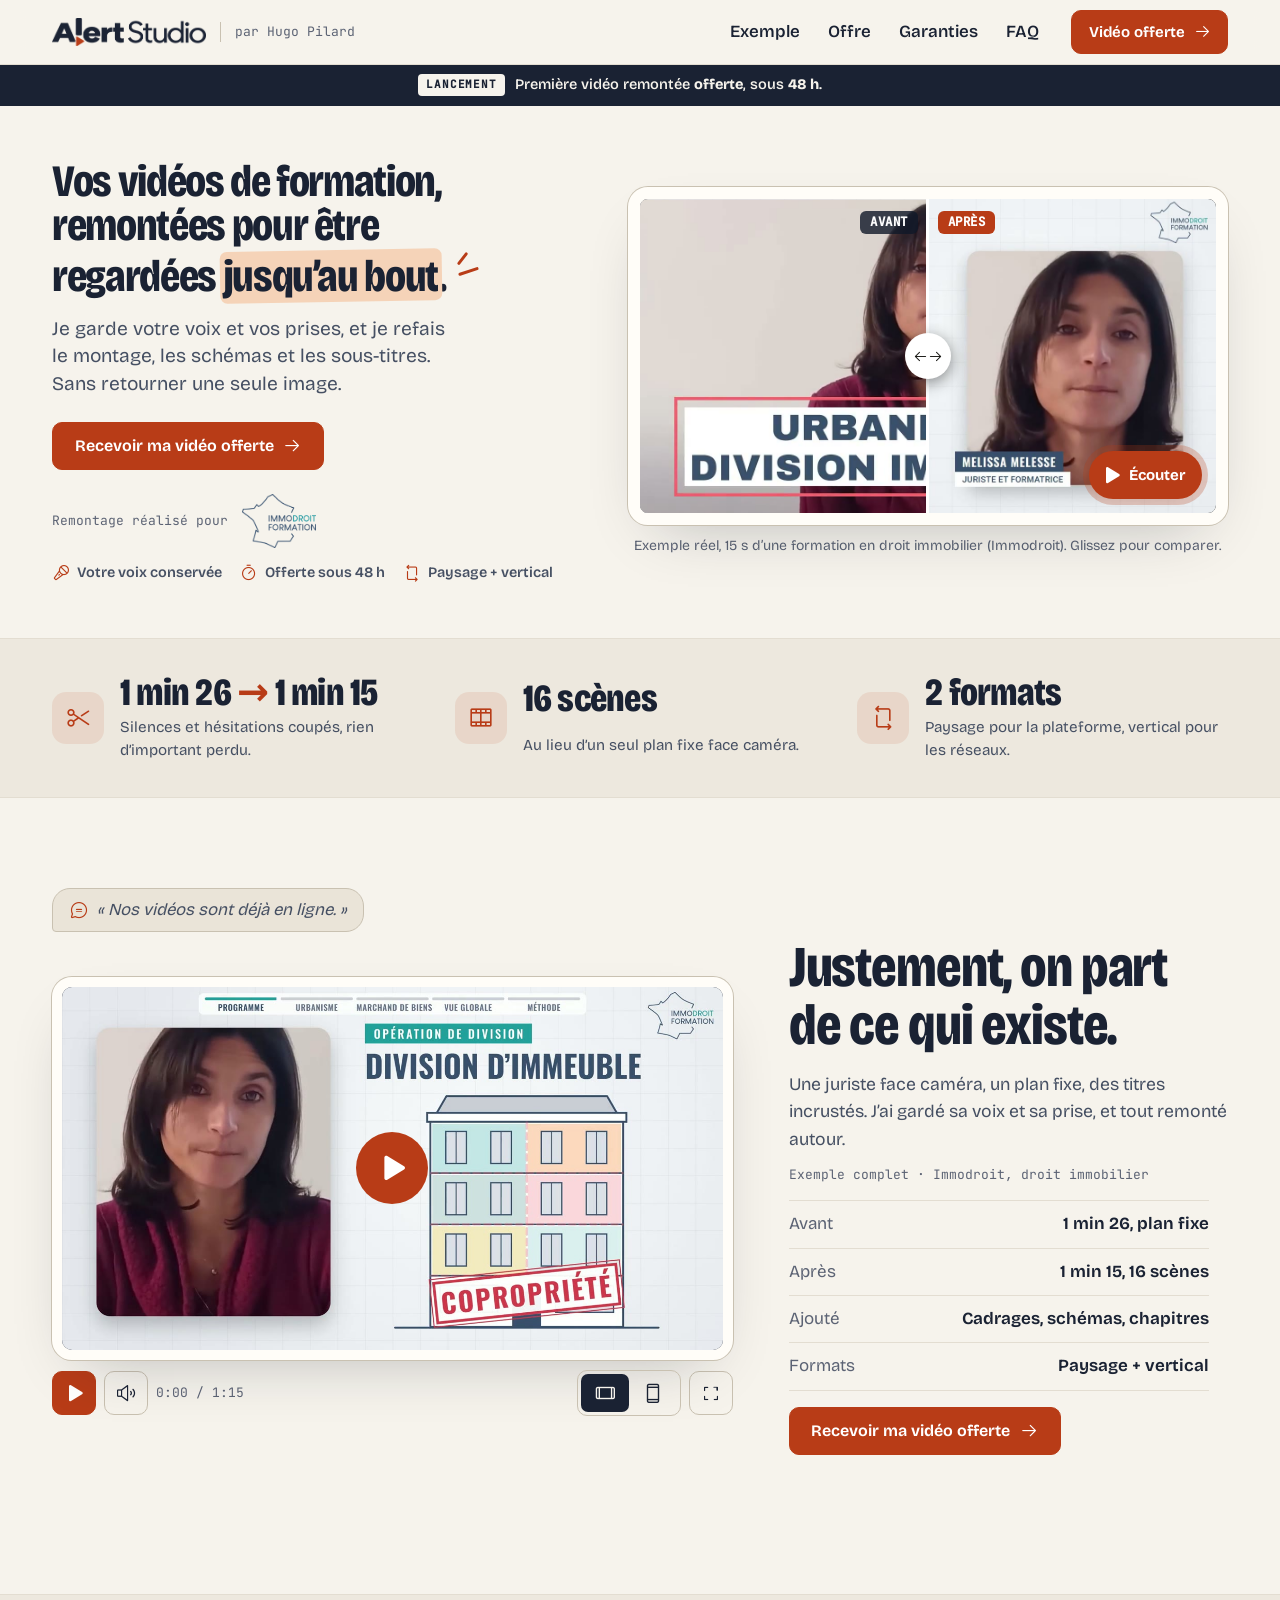
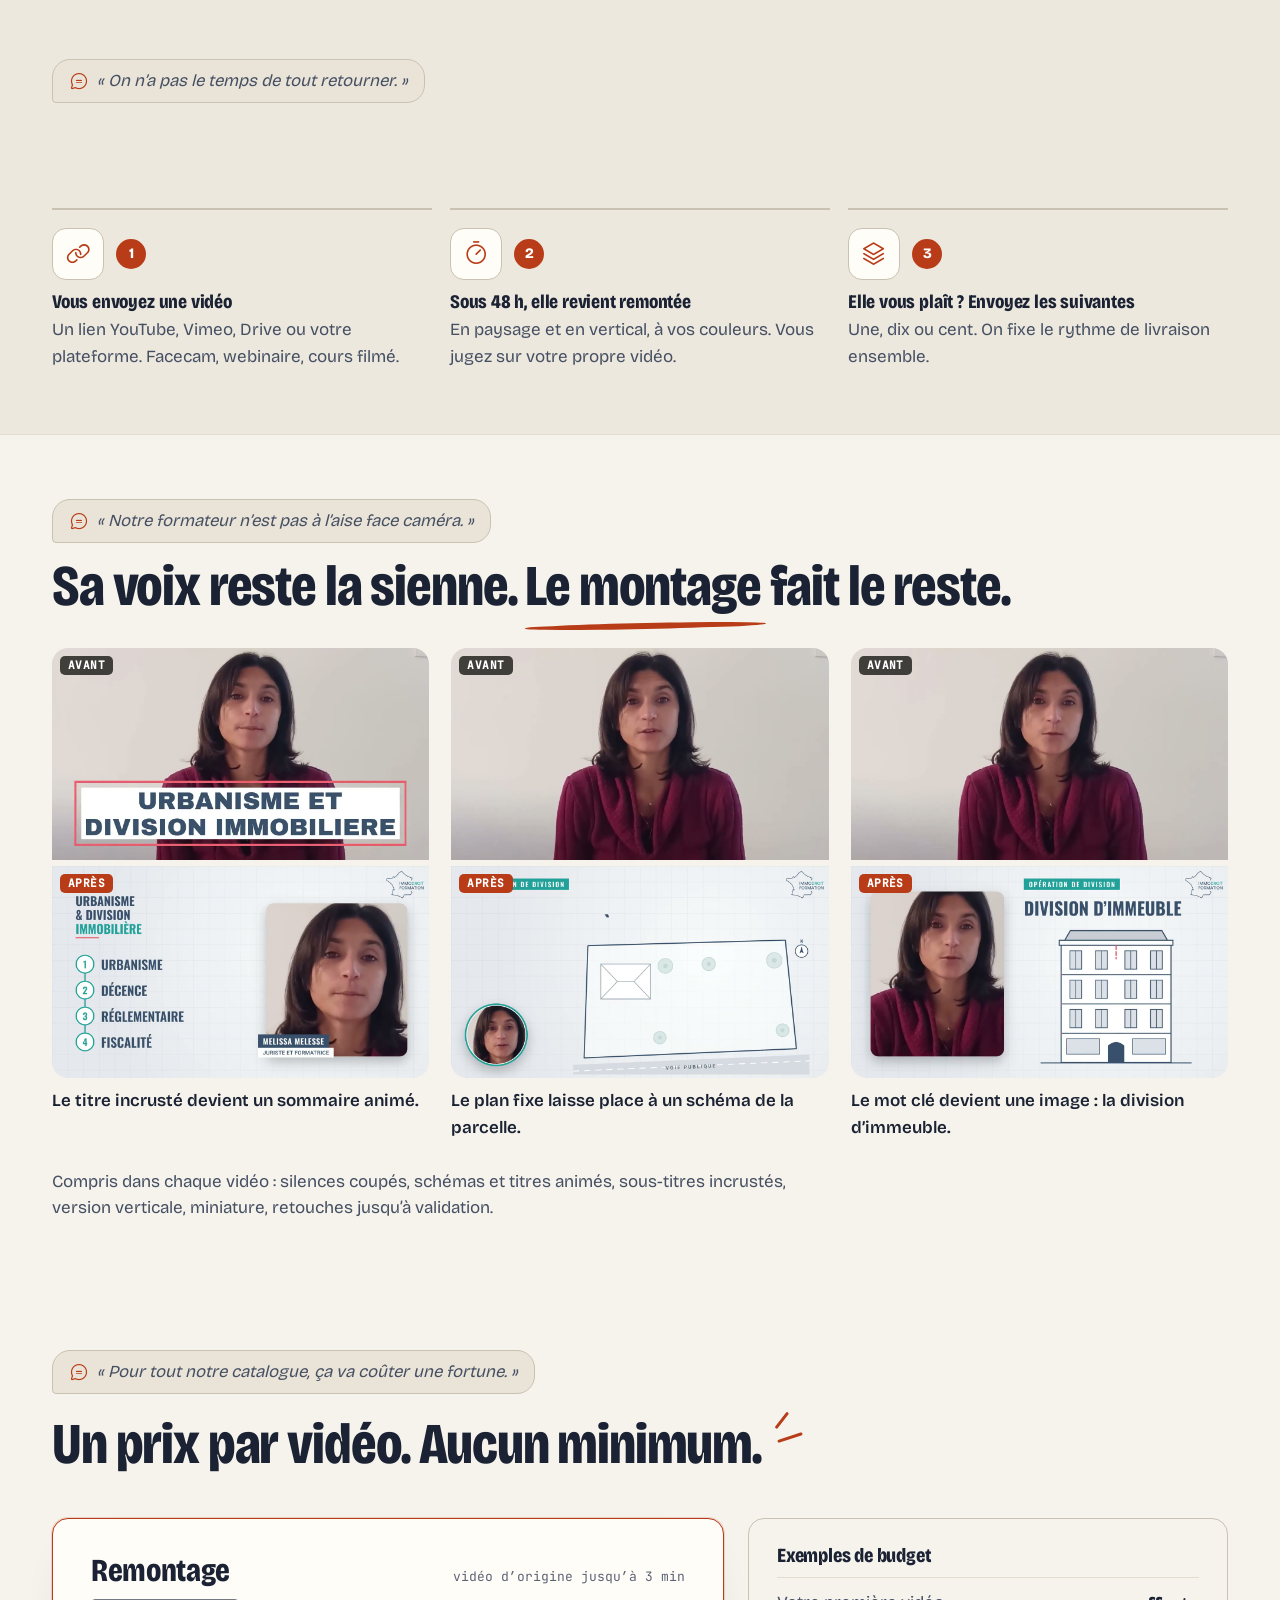
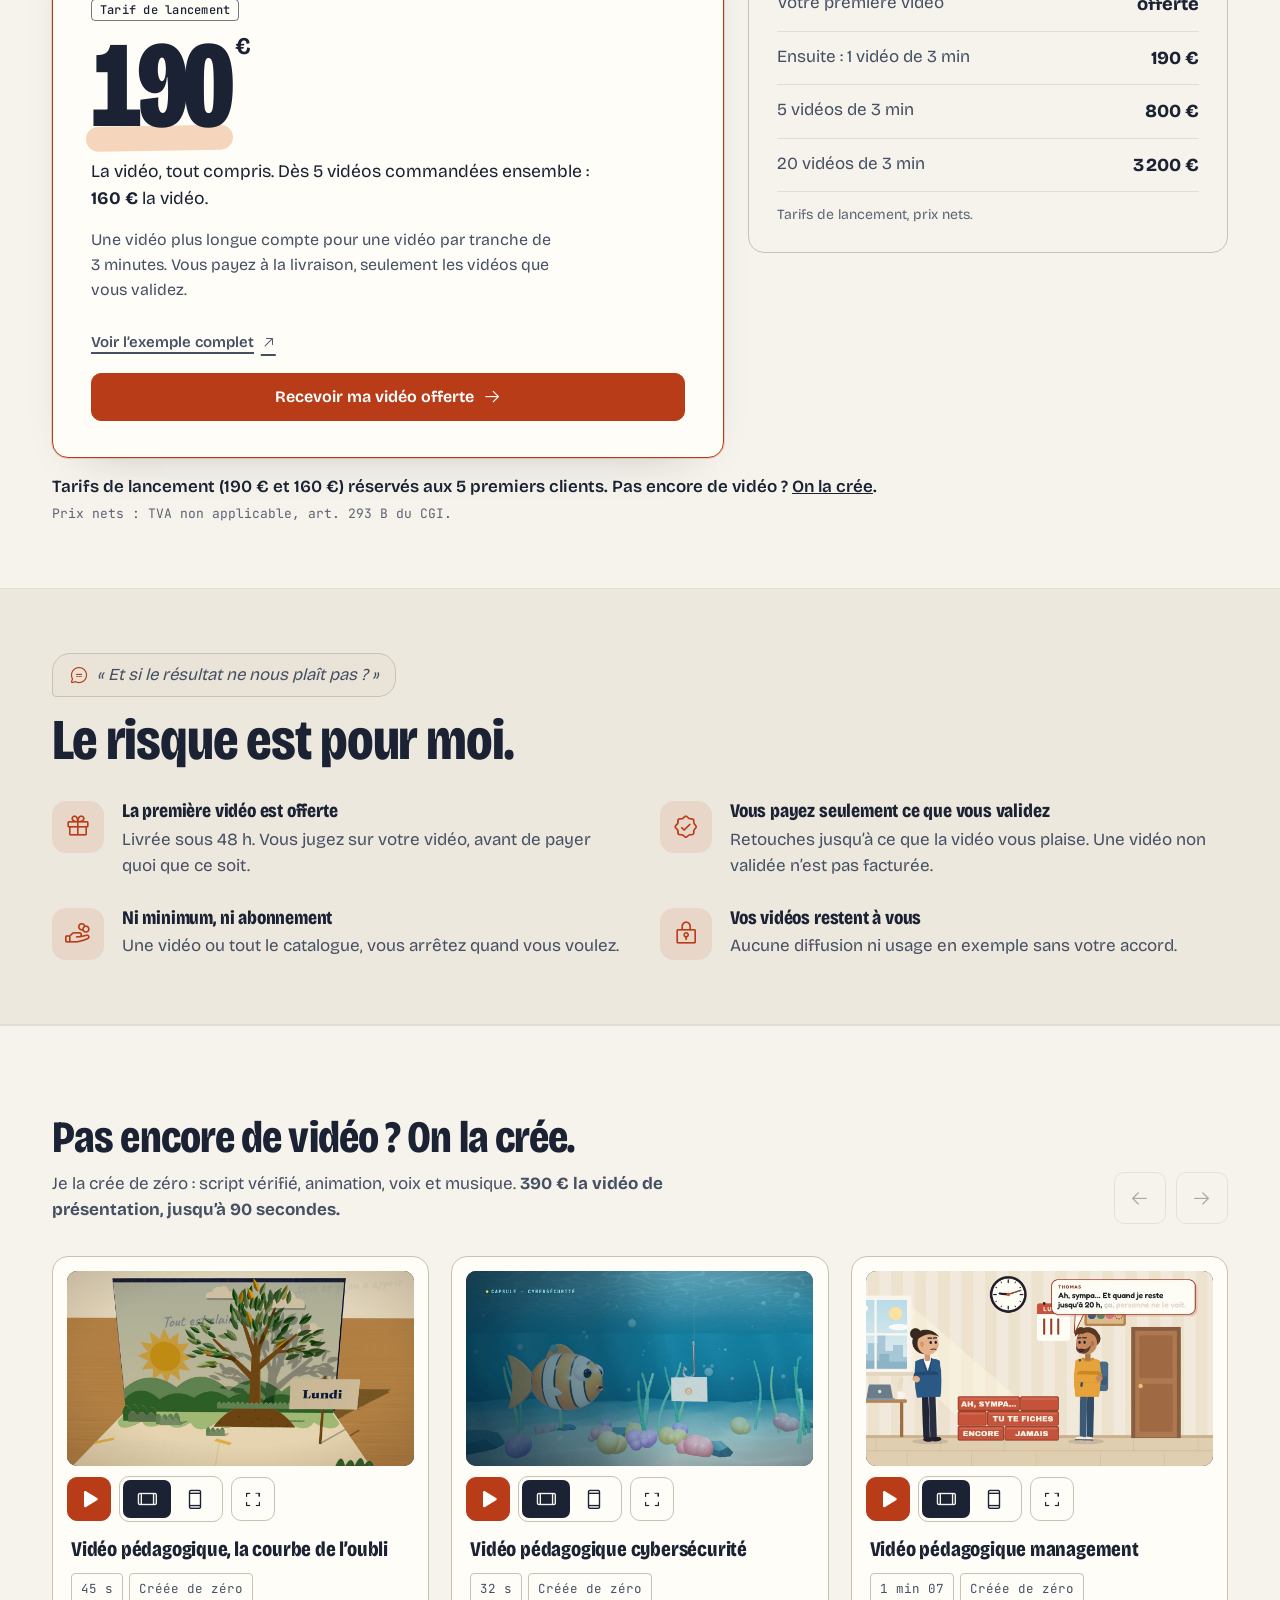
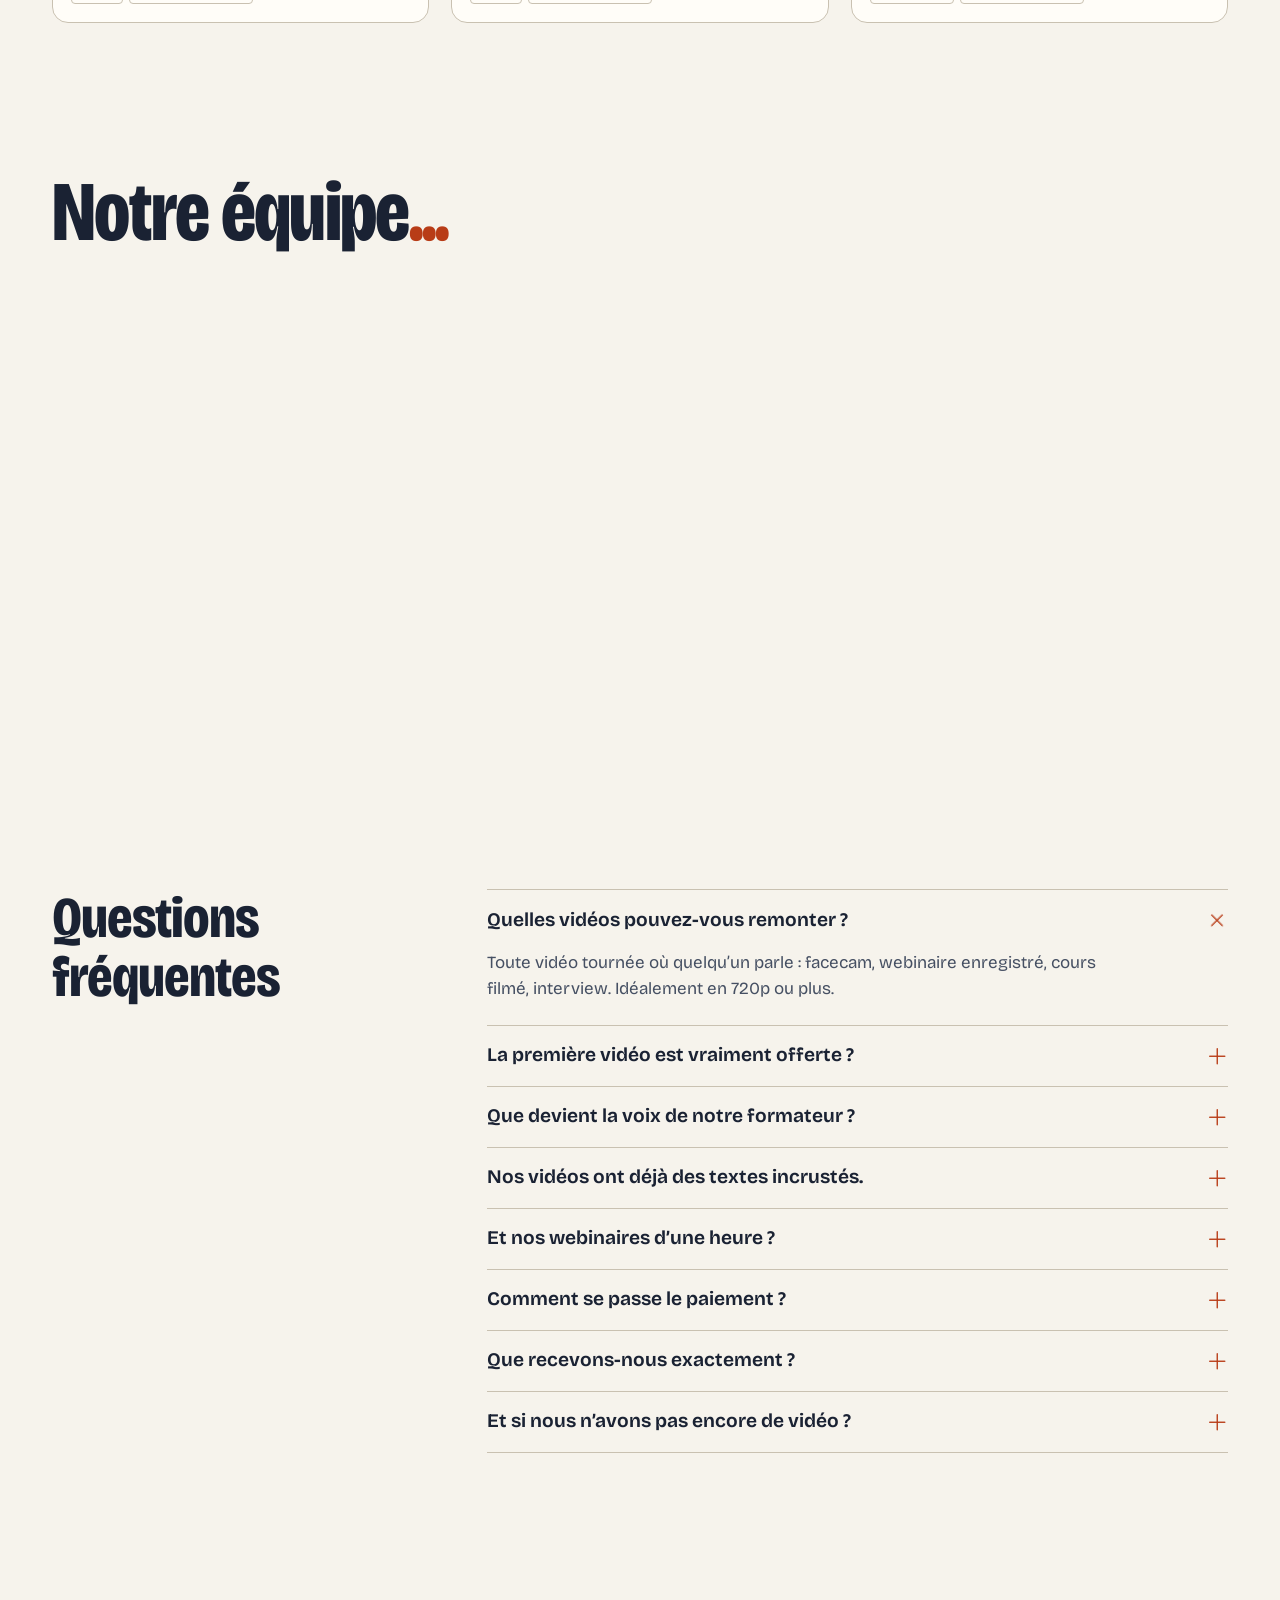
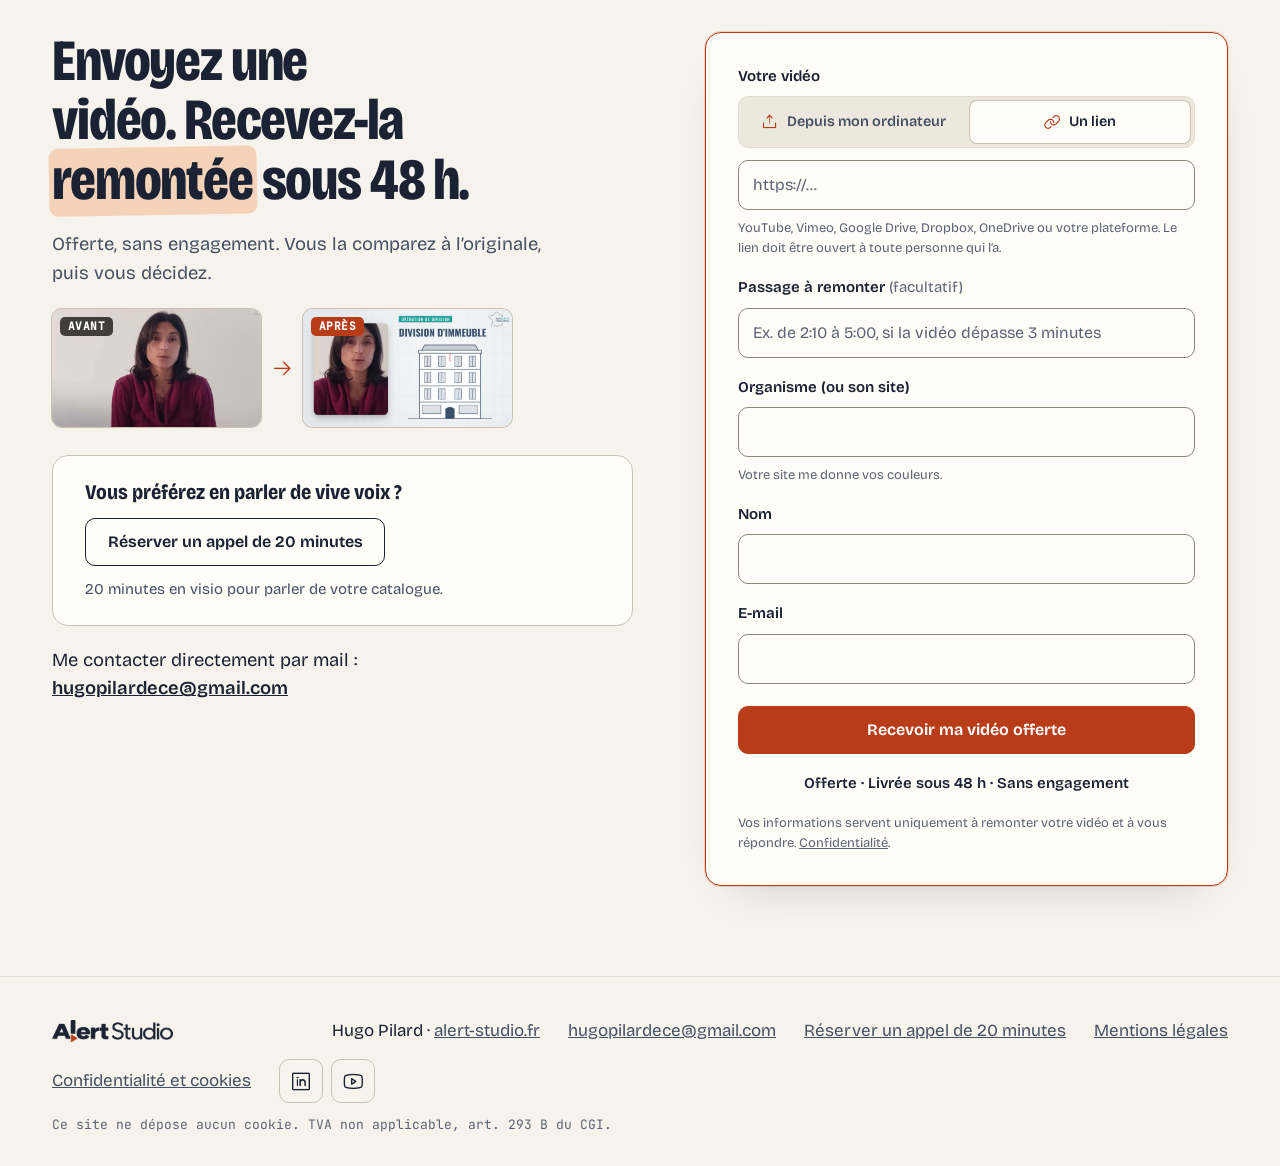
==== commit 8d3ad44d: "Mini avant/après sans titre, offre vidéo créée de zéro à 390 €, envoi de fichier (en attente du scri" ====
--- a/index.html
+++ b/index.html
@@ -725,6 +725,26 @@
 .mini-ba .pi{flex:1;border-radius:10px;overflow:hidden;box-shadow:0 0 0 1px var(--line-2)}
 .mini-ba img{display:block;width:100%;height:auto}
 .mini-arrow{color:var(--accent);font-size:22px}
+
+/* Tour 4 : envoi de la video (fichier ou lien) */
+.src-q{font-weight:620;font-size:.9375rem}
+.src-tabs{display:grid;grid-template-columns:1fr 1fr;gap:6px;padding:4px;border-radius:var(--r-sm);background:var(--paper-2);border:1px solid var(--line)}
+.src-tabs button{display:inline-flex;align-items:center;justify-content:center;gap:8px;min-height:42px;border:0;border-radius:7px;background:transparent;color:var(--ink-2);font:600 .9rem/1.1 var(--ff);cursor:pointer}
+.src-tabs button[aria-selected="true"]{background:var(--sheet);color:var(--ink);box-shadow:0 1px 0 var(--line-2),0 0 0 1px var(--line-2)}
+.src-tabs i{font-size:18px;color:var(--accent)}
+.src-panel{display:grid;gap:8px;margin-top:4px}
+.src-panel[hidden]{display:none}
+.drop{position:relative;display:grid;justify-items:center;gap:6px;padding:22px 16px;border:1.5px dashed var(--line-2);border-radius:var(--r-md);background:var(--field);text-align:center;cursor:pointer;transition:border-color .2s,background .2s}
+.drop:hover,.drop.is-over{border-color:var(--accent);background:rgba(var(--acc-rgb),.05)}
+.drop[hidden]{display:none}
+.drop input{position:absolute;inset:0;opacity:0;cursor:pointer}
+.drop i{font-size:30px;color:var(--accent)}
+.drop-t{color:var(--ink-2)}.drop-t strong{color:var(--ink)}
+.drop-n{font:500 .8125rem/1.3 var(--fm);color:var(--ink)}
+.drop:has(input:focus-visible){outline:2px solid var(--accent);outline-offset:3px}
+.upbar{height:8px;border-radius:8px;background:var(--paper-2);overflow:hidden}
+.upbar[hidden]{display:none}
+.upbar span{display:block;height:100%;width:0;background:var(--accent);transition:width .2s}
 /* Bandeau offre de lancement */
 /* Jaune signal : teinte hors palette (orange = actions, sombre = contenu) pour isoler l'annonce */
 .launch{--launch:var(--banner);background:var(--launch);color:var(--banner-ink);border-bottom:1px solid var(--banner-edge)}
@@ -940,35 +960,35 @@
     </div>
   </section>
 
-  <!-- Offre secondaire : capsules creees de zero -->
+  <!-- Offre secondaire : videos creees de zero -->
   <section class="exemples capsules sec" id="capsules" aria-labelledby="h-lib">
     <div class="wrap ex-head">
       <div>
         <h2 id="h-lib" class="rv lib-title">Pas encore de vidéo&nbsp;? On la crée.</h2>
-        <p class="lib-sub">Capsules animées de zéro, script vérifié et voix comprise. Présenter (60&nbsp;s)&nbsp;: 690&nbsp;€. Expliquer (90&nbsp;s)&nbsp;: 1&#8239;290&nbsp;€.</p>
+        <p class="lib-sub">Je la crée de zéro&nbsp;: script vérifié, animation, voix et musique. <strong>390&nbsp;€ la vidéo de présentation, jusqu’à 90&nbsp;secondes.</strong></p>
       </div>
       <div class="ex-nav">
         <button class="cbtn ex-prev" type="button" aria-label="Exemple précédent" disabled><i class="ph ph-arrow-left" aria-hidden="true"></i></button>
         <button class="cbtn ex-next" type="button" aria-label="Exemple suivant"><i class="ph ph-arrow-right" aria-hidden="true"></i></button>
       </div>
     </div>
-    <div class="strip" role="region" aria-label="Exemples de capsules" tabindex="0">
+    <div class="strip" role="region" aria-label="Exemples de vidéos créées de zéro" tabindex="0">
       <article class="ex-card">
         <figure class="player" data-player data-lazy data-mobile="p" data-dur="0:45" data-l="assets/courbe-16x9.mp4" data-p="assets/courbe-9x16.mp4">
           <div class="scene">
             <span class="ghost ghost-l" aria-hidden="true"></span>
             <span class="ghost ghost-p" aria-hidden="true"></span>
             <div class="frame">
-              <video class="v-l is-on" playsinline preload="none" aria-label="Capsule pédagogique, la courbe de l’oubli (paysage)"></video>
-              <video class="v-p" playsinline preload="none" aria-label="Capsule pédagogique, la courbe de l’oubli (vertical)" aria-hidden="true" tabindex="-1"></video>
+              <video class="v-l is-on" playsinline preload="none" aria-label="Vidéo pédagogique, la courbe de l’oubli (paysage)"></video>
+              <video class="v-p" playsinline preload="none" aria-label="Vidéo pédagogique, la courbe de l’oubli (vertical)" aria-hidden="true" tabindex="-1"></video>
               <div class="cover cover-ex" aria-hidden="true"></div>
               <span class="prog" aria-hidden="true"></span>
               <button class="bigplay" type="button" tabindex="-1" aria-hidden="true"><i class="ph-fill ph-play"></i></button>
             </div>
           </div>
           <div class="ctrls">
-            <button class="cbtn" type="button" data-act="play" aria-label="Lire : capsule pédagogique, la courbe de l’oubli"><i class="ph-fill ph-play" aria-hidden="true"></i></button>
-            <div class="seg" role="group" aria-label="Format de la vidéo : capsule pédagogique, la courbe de l’oubli">
+            <button class="cbtn" type="button" data-act="play" aria-label="Lire : vidéo pédagogique, la courbe de l’oubli"><i class="ph-fill ph-play" aria-hidden="true"></i></button>
+            <div class="seg" role="group" aria-label="Format de la vidéo : vidéo pédagogique, la courbe de l’oubli">
               <button type="button" data-o="l" aria-pressed="true" title="Paysage"><i class="ph ph-device-mobile land" aria-hidden="true"></i><span class="sr-only">Paysage</span></button>
               <button type="button" data-o="p" aria-pressed="false" title="Vertical"><i class="ph ph-device-mobile" aria-hidden="true"></i><span class="sr-only">Vertical</span></button>
             </div>
@@ -976,8 +996,8 @@
           </div>
         </figure>
         <div class="ex-meta">
-          <h3>Capsule pédagogique, la courbe de l’oubli</h3>
-          <p class="tags"><span class="tag acc">Expliquer</span><span class="tag">45&nbsp;s</span><span class="tag">1&#8239;290&nbsp;€</span></p>
+          <h3>Vidéo pédagogique, la courbe de l’oubli</h3>
+          <p class="tags"><span class="tag">45&nbsp;s</span><span class="tag">Créée de zéro</span></p>
         </div>
       </article>
 
@@ -987,16 +1007,16 @@
             <span class="ghost ghost-l" aria-hidden="true"></span>
             <span class="ghost ghost-p" aria-hidden="true"></span>
             <div class="frame">
-              <video class="v-l is-on" playsinline preload="none" aria-label="Capsule pédagogique cybersécurité (paysage)"></video>
-              <video class="v-p" playsinline preload="none" aria-label="Capsule pédagogique cybersécurité (vertical)" aria-hidden="true" tabindex="-1"></video>
+              <video class="v-l is-on" playsinline preload="none" aria-label="Vidéo pédagogique cybersécurité (paysage)"></video>
+              <video class="v-p" playsinline preload="none" aria-label="Vidéo pédagogique cybersécurité (vertical)" aria-hidden="true" tabindex="-1"></video>
               <div class="cover cover-ex" aria-hidden="true"></div>
               <span class="prog" aria-hidden="true"></span>
               <button class="bigplay" type="button" tabindex="-1" aria-hidden="true"><i class="ph-fill ph-play"></i></button>
             </div>
           </div>
           <div class="ctrls">
-            <button class="cbtn" type="button" data-act="play" aria-label="Lire : capsule pédagogique cybersécurité"><i class="ph-fill ph-play" aria-hidden="true"></i></button>
-            <div class="seg" role="group" aria-label="Format de la vidéo : capsule pédagogique cybersécurité">
+            <button class="cbtn" type="button" data-act="play" aria-label="Lire : vidéo pédagogique cybersécurité"><i class="ph-fill ph-play" aria-hidden="true"></i></button>
+            <div class="seg" role="group" aria-label="Format de la vidéo : vidéo pédagogique cybersécurité">
               <button type="button" data-o="l" aria-pressed="true" title="Paysage"><i class="ph ph-device-mobile land" aria-hidden="true"></i><span class="sr-only">Paysage</span></button>
               <button type="button" data-o="p" aria-pressed="false" title="Vertical"><i class="ph ph-device-mobile" aria-hidden="true"></i><span class="sr-only">Vertical</span></button>
             </div>
@@ -1004,8 +1024,8 @@
           </div>
         </figure>
         <div class="ex-meta">
-          <h3>Capsule pédagogique cybersécurité</h3>
-          <p class="tags"><span class="tag acc">Expliquer</span><span class="tag">32&nbsp;s</span><span class="tag">1&#8239;290&nbsp;€</span></p>
+          <h3>Vidéo pédagogique cybersécurité</h3>
+          <p class="tags"><span class="tag">32&nbsp;s</span><span class="tag">Créée de zéro</span></p>
         </div>
       </article>
 
@@ -1015,16 +1035,16 @@
             <span class="ghost ghost-l" aria-hidden="true"></span>
             <span class="ghost ghost-p" aria-hidden="true"></span>
             <div class="frame">
-              <video class="v-l is-on" playsinline preload="none" aria-label="Capsule pédagogique management (paysage)"></video>
-              <video class="v-p" playsinline preload="none" aria-label="Capsule pédagogique management (vertical)" aria-hidden="true" tabindex="-1"></video>
+              <video class="v-l is-on" playsinline preload="none" aria-label="Vidéo pédagogique management (paysage)"></video>
+              <video class="v-p" playsinline preload="none" aria-label="Vidéo pédagogique management (vertical)" aria-hidden="true" tabindex="-1"></video>
               <div class="cover cover-ex" aria-hidden="true"></div>
               <span class="prog" aria-hidden="true"></span>
               <button class="bigplay" type="button" tabindex="-1" aria-hidden="true"><i class="ph-fill ph-play"></i></button>
             </div>
           </div>
           <div class="ctrls">
-            <button class="cbtn" type="button" data-act="play" aria-label="Lire : capsule pédagogique management"><i class="ph-fill ph-play" aria-hidden="true"></i></button>
-            <div class="seg" role="group" aria-label="Format de la vidéo : capsule pédagogique management">
+            <button class="cbtn" type="button" data-act="play" aria-label="Lire : vidéo pédagogique management"><i class="ph-fill ph-play" aria-hidden="true"></i></button>
+            <div class="seg" role="group" aria-label="Format de la vidéo : vidéo pédagogique management">
               <button type="button" data-o="l" aria-pressed="true" title="Paysage"><i class="ph ph-device-mobile land" aria-hidden="true"></i><span class="sr-only">Paysage</span></button>
               <button type="button" data-o="p" aria-pressed="false" title="Vertical"><i class="ph ph-device-mobile" aria-hidden="true"></i><span class="sr-only">Vertical</span></button>
             </div>
@@ -1032,8 +1052,8 @@
           </div>
         </figure>
         <div class="ex-meta">
-          <h3>Capsule pédagogique management</h3>
-          <p class="tags"><span class="tag acc">Expliquer</span><span class="tag">1&nbsp;min&nbsp;07</span><span class="tag">1&#8239;290&nbsp;€</span></p>
+          <h3>Vidéo pédagogique management</h3>
+          <p class="tags"><span class="tag">1&nbsp;min&nbsp;07</span><span class="tag">Créée de zéro</span></p>
         </div>
       </article>
     </div>
@@ -1084,7 +1104,7 @@
         </details>
         <details>
           <summary>Comment se passe le paiement&nbsp;?<i class="ph ph-plus" aria-hidden="true"></i></summary>
-          <p>Pour le remontage&nbsp;: à la livraison de chaque lot, uniquement pour les vidéos que vous avez validées. Pas d’acompte. Les capsules créées de zéro gardent un acompte de 50&nbsp;%.</p>
+          <p>Pour le remontage&nbsp;: à la livraison de chaque lot, uniquement pour les vidéos que vous avez validées. Pas d’acompte. Pour une vidéo créée de zéro&nbsp;: acompte de 50&nbsp;% à la commande.</p>
         </details>
         <details>
           <summary>Que recevons-nous exactement&nbsp;?<i class="ph ph-plus" aria-hidden="true"></i></summary>
@@ -1092,7 +1112,7 @@
         </details>
         <details>
           <summary>Et si nous n’avons pas encore de vidéo&nbsp;?<i class="ph ph-plus" aria-hidden="true"></i></summary>
-          <p>Je crée une capsule animée de zéro, à partir de 690&nbsp;€. <a href="#capsules">Voir les exemples</a>.</p>
+          <p>Je la crée de zéro&nbsp;: 390&nbsp;€ la vidéo de présentation, jusqu’à 90&nbsp;secondes. <a href="#capsules">Voir les exemples</a>.</p>
         </details>
       </div>
     </div>
@@ -1104,7 +1124,7 @@
       <div class="final-copy">
         <h2 id="h-final" class="rv">Envoyez une vidéo. Recevez-la <span class="hl">remontée</span> sous 48&nbsp;h.</h2>
         <p>Offerte, sans engagement. Vous la comparez à l’originale, puis vous décidez.</p>
-        <div class="mini-ba" aria-hidden="true"><span class="pi"><img src="assets/posters/immo-avant-15-3.jpg" alt="" loading="lazy" width="1280" height="720"><span class="pi-lab">Avant</span></span><i class="ph ph-arrow-right mini-arrow"></i><span class="pi"><img src="assets/posters/immo-apres-15-3.jpg" alt="" loading="lazy" width="1280" height="720"><span class="pi-lab pi-after">Après</span></span></div>
+        <div class="mini-ba" aria-hidden="true"><span class="pi"><img src="assets/posters/immo-avant-15-12.jpg" alt="" loading="lazy" width="1280" height="720"><span class="pi-lab">Avant</span></span><i class="ph ph-arrow-right mini-arrow"></i><span class="pi"><img src="assets/posters/immo-apres-15-12.jpg" alt="" loading="lazy" width="1280" height="720"><span class="pi-lab pi-after">Après</span></span></div>
         <div class="book" id="reserver">
           <p class="book-q">Vous préférez en parler de vive voix&nbsp;?</p>
           <a class="btn btn-line" data-booking href="#apercu">Réserver un appel de 20&nbsp;minutes<span class="sr-only"> (s’ouvre dans un nouvel onglet)</span></a>
@@ -1122,12 +1142,30 @@
         <p class="hp" aria-hidden="true"><label>Ne pas remplir <input type="text" name="_honey" tabindex="-1" autocomplete="off"></label></p>
         <p class="offer-line" id="offer-line" role="status" hidden><span id="offer-txt"></span> <button type="button" class="offer-x" id="offer-x">Changer</button></p>
         <input type="hidden" name="offre" id="f-offre" value="">
-        <div class="field">
-          <label for="f-lien">Le lien de votre vidéo</label>
-          <input id="f-lien" name="video" type="url" inputmode="url" autocomplete="url" spellcheck="false" maxlength="500" required aria-describedby="h-lien e-lien" placeholder="https://…">
-          <p class="help" id="h-lien">YouTube, Vimeo, Google Drive, Dropbox, OneDrive ou votre plateforme. Le lien doit être ouvert à toute personne qui l’a.</p>
-          <p class="help help-file"><i class="ph ph-upload-simple" aria-hidden="true"></i> Vidéo sur votre ordinateur&nbsp;? Envoyez-la gratuitement avec <a href="https://wetransfer.com" target="_blank" rel="noopener">WeTransfer</a> (sans compte), puis collez ici le lien reçu.</p>
-          <p class="err" id="e-lien" aria-live="polite"></p>
+        <div class="field src-field">
+          <p class="src-q">Votre vidéo</p>
+          <div class="src-tabs" role="tablist" aria-label="Comment envoyer votre vidéo">
+            <button type="button" role="tab" id="t-file" aria-selected="true" aria-controls="p-file"><i class="ph ph-upload-simple" aria-hidden="true"></i>Depuis mon ordinateur</button>
+            <button type="button" role="tab" id="t-link" aria-selected="false" aria-controls="p-link"><i class="ph ph-link" aria-hidden="true"></i>Un lien</button>
+          </div>
+          <div class="src-panel" id="p-file" role="tabpanel" aria-labelledby="t-file">
+            <label class="drop" for="f-file">
+              <input id="f-file" type="file" accept=".mp4,.mov,.m4v,.webm,.mkv,.avi,video/*" aria-describedby="h-file e-file">
+              <i class="ph ph-upload-simple" aria-hidden="true"></i>
+              <span class="drop-t"><strong>Choisir un fichier vidéo</strong> ou le glisser ici</span>
+              <span class="drop-n" id="drop-n"></span>
+            </label>
+            <p class="help" id="h-file">MP4, MOV, M4V, WEBM, MKV ou AVI, jusqu’à 2&nbsp;Go. Envoi sécurisé.</p>
+            <div class="upbar" id="upbar" hidden><span></span></div>
+            <p class="err" id="e-file" aria-live="polite"></p>
+          </div>
+          <div class="src-panel" id="p-link" role="tabpanel" aria-labelledby="t-link" hidden>
+            <label class="sr-only" for="f-lien">Le lien de votre vidéo</label>
+            <input id="f-lien" name="video" type="url" inputmode="url" autocomplete="url" spellcheck="false" maxlength="500" aria-describedby="h-lien e-lien" placeholder="https://…">
+            <p class="help" id="h-lien">YouTube, Vimeo, Google Drive, Dropbox, OneDrive ou votre plateforme. Le lien doit être ouvert à toute personne qui l’a.</p>
+            <p class="err" id="e-lien" aria-live="polite"></p>
+          </div>
+          <input type="hidden" name="fichier" id="f-fichier" value="">
         </div>
         <div class="field">
           <label for="f-pass">Passage à remonter <span class="opt">(facultatif)</span></label>
@@ -1673,7 +1711,7 @@
   const FORM_ENDPOINT = 'https://formsubmit.co/ajax/hugopilardece@gmail.com';
   const rules = [
     /* Lien OU description courte : l'un des deux suffit */
-    ['f-lien', 'e-lien', v => safeLink(v) === '', v => safeLink(v)],
+    ['f-lien', 'e-lien', v => srcMode() === 'file' || safeLink(v) === '', v => safeLink(v)],
     ['f-org', 'e-org', v => v.trim().length > 1, 'Indiquez le nom de votre organisme.'],
     ['f-nom', 'e-nom', v => v.trim().length > 1, 'Indiquez votre nom.'],
     ['f-mail', 'e-mail', v => /^[^\s@]+@[^\s@]+\.[^\s@]{2,}$/.test(v.trim()), 'Cette adresse e-mail semble incomplète.']
@@ -1697,6 +1735,57 @@
     if (BAD.test(u.pathname)) return 'Ce type de fichier n’est pas accepté : envoyez un lien vers la vidéo elle-même.';
     return '';
   };
+  /* ---------- Envoi de fichier : depot direct dans le Google Drive de Hugo (script Google Apps Script) ---------- */
+  const UPLOAD_ENDPOINT = ''; /* URL du script deploye ; vide = onglet fichier remplace par l'envoi via WeTransfer */
+  const MAX_SIZE = 2 * 1024 * 1024 * 1024;
+  const VIDEO_EXT = /\.(mp4|mov|m4v|webm|mkv|avi)$/i;
+  const tFile = document.getElementById('t-file'), tLink = document.getElementById('t-link');
+  const pFile = document.getElementById('p-file'), pLink = document.getElementById('p-link');
+  const fFile = document.getElementById('f-file'), eFile = document.getElementById('e-file'), dropN = document.getElementById('drop-n');
+  const upbar = document.getElementById('upbar');
+  const srcMode = () => tFile.getAttribute('aria-selected') === 'true' ? 'file' : 'link';
+  const setMode = m => {
+    tFile.setAttribute('aria-selected', String(m === 'file')); tLink.setAttribute('aria-selected', String(m === 'link'));
+    pFile.hidden = m !== 'file'; pLink.hidden = m !== 'link';
+  };
+  tFile.addEventListener('click', () => setMode('file')); tLink.addEventListener('click', () => setMode('link'));
+  if (!UPLOAD_ENDPOINT) {
+    setMode('link');
+    pFile.querySelector('.drop').hidden = true;
+    pFile.querySelector('#h-file').innerHTML = 'Envoyez-la gratuitement avec <a href="https://wetransfer.com" target="_blank" rel="noopener">WeTransfer</a> (sans compte), puis collez le lien reçu dans l’onglet «&nbsp;Un lien&nbsp;».';
+  }
+  const fileError = f => {
+    if (!f) return 'Choisissez un fichier vidéo.';
+    if (!VIDEO_EXT.test(f.name) || (f.type && !/^video\//.test(f.type))) return 'Ce fichier n’est pas une vidéo acceptée (MP4, MOV, M4V, WEBM, MKV ou AVI).';
+    if (f.size > MAX_SIZE) return 'Ce fichier dépasse 2 Go : envoyez plutôt un lien.';
+    if (f.size < 10 * 1024) return 'Ce fichier semble vide.';
+    return '';
+  };
+  const showFile = () => {
+    const f = fFile.files[0], m = fileError(f);
+    dropN.textContent = f ? `${f.name} · ${(f.size / 1048576).toFixed(1)} Mo` : '';
+    eFile.innerHTML = f && m ? `<i class="ph ph-warning-circle" aria-hidden="true"></i>${m}` : '';
+  };
+  fFile.addEventListener('change', showFile);
+  const drop = pFile.querySelector('.drop');
+  ['dragover', 'dragenter'].forEach(t => drop.addEventListener(t, e => { e.preventDefault(); drop.classList.add('is-over'); }));
+  ['dragleave', 'drop'].forEach(t => drop.addEventListener(t, () => drop.classList.remove('is-over')));
+  drop.addEventListener('drop', e => { e.preventDefault(); if (e.dataTransfer.files.length) { fFile.files = e.dataTransfer.files; showFile(); } });
+  const uploadFile = async f => {
+    const r = await fetch(UPLOAD_ENDPOINT, { method: 'POST', body: JSON.stringify({ name: f.name, size: f.size, type: f.type || 'video/mp4', origin: location.origin }) });
+    const j = await r.json();
+    if (!j.ok) throw new Error(j.error || 'session');
+    upbar.hidden = false;
+    const meta = await new Promise((res, rej) => {
+      const x = new XMLHttpRequest();
+      x.open('PUT', j.uploadUrl);
+      x.upload.onprogress = e => { if (e.lengthComputable) upbar.firstElementChild.style.width = (e.loaded / e.total * 100).toFixed(1) + '%'; };
+      x.onload = () => (x.status >= 200 && x.status < 300) ? res(JSON.parse(x.responseText || '{}')) : rej(new Error('upload ' + x.status));
+      x.onerror = () => rej(new Error('réseau'));
+      x.send(f);
+    });
+    return meta.id ? `https://drive.google.com/file/d/${meta.id}/view` : 'fichier déposé (voir le dossier Drive)';
+  };
   const check = ([id, eid, test, msg]) => {
     const input = document.getElementById(id), err = document.getElementById(eid);
     const ok = test(input.value);
@@ -1715,7 +1804,7 @@
   fl.addEventListener('blur', fixScheme);
   form.addEventListener('submit', fixScheme, true);
   form.addEventListener('focusin', () => { if (!tStart) tStart = Date.now(); });
-  form.addEventListener('submit', e => {
+  form.addEventListener('submit', async e => {
     e.preventDefault();
     status.hidden = true; statusErr.hidden = true;
     let first = null;
@@ -1725,9 +1814,18 @@
     if ((honey && honey.value) || !tStart || Date.now() - tStart < 3000) { status.hidden = false; return; }
     const btn = form.querySelector('button[type="submit"]');
     if (btn.getAttribute('aria-busy') === 'true') return;
+    if (srcMode() === 'file' && UPLOAD_ENDPOINT) {
+      const m = fileError(fFile.files[0]);
+      if (m) { eFile.innerHTML = `<i class="ph ph-warning-circle" aria-hidden="true"></i>${m}`; fFile.focus(); return; }
+    } else if (srcMode() === 'file') { setMode('link'); document.getElementById('f-lien').focus(); return; }
     btn.setAttribute('aria-busy', 'true');
-    const label = btn.textContent; btn.textContent = 'Envoi en cours…';
+    const label = btn.textContent; btn.textContent = srcMode() === 'file' ? 'Envoi de la vidéo…' : 'Envoi en cours…';
+    if (srcMode() === 'file') {
+      try { document.getElementById('f-fichier').value = await uploadFile(fFile.files[0]); }
+      catch (err) { btn.removeAttribute('aria-busy'); btn.textContent = label; statusErr.hidden = false; return; }
+    }
     const data = Object.fromEntries(new FormData(form));
+    if (srcMode() === 'file') delete data.video; else delete data.fichier;
     delete data._next;
     data._subject = `Vidéo offerte : ${data.organisme.trim()}` + (data.offre ? ` (${data.offre})` : '');
     if (!data.offre) delete data.offre;
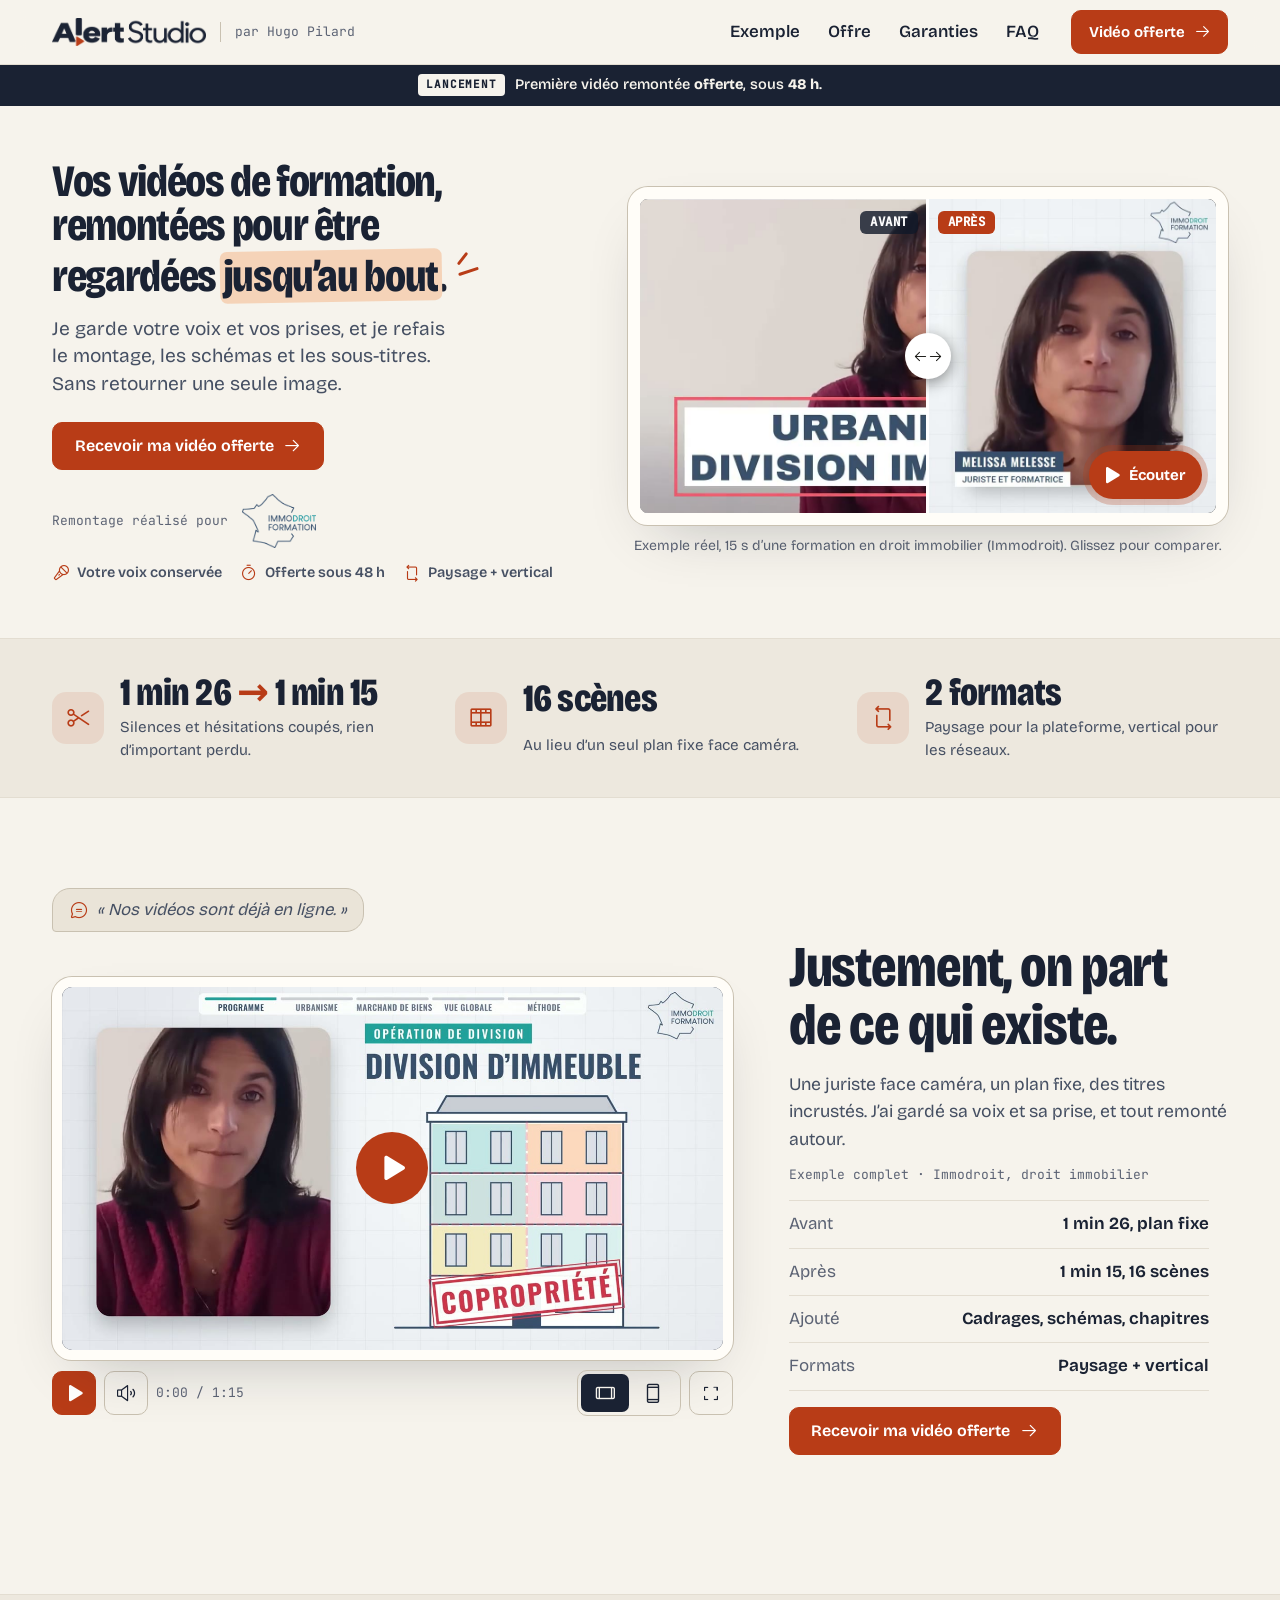
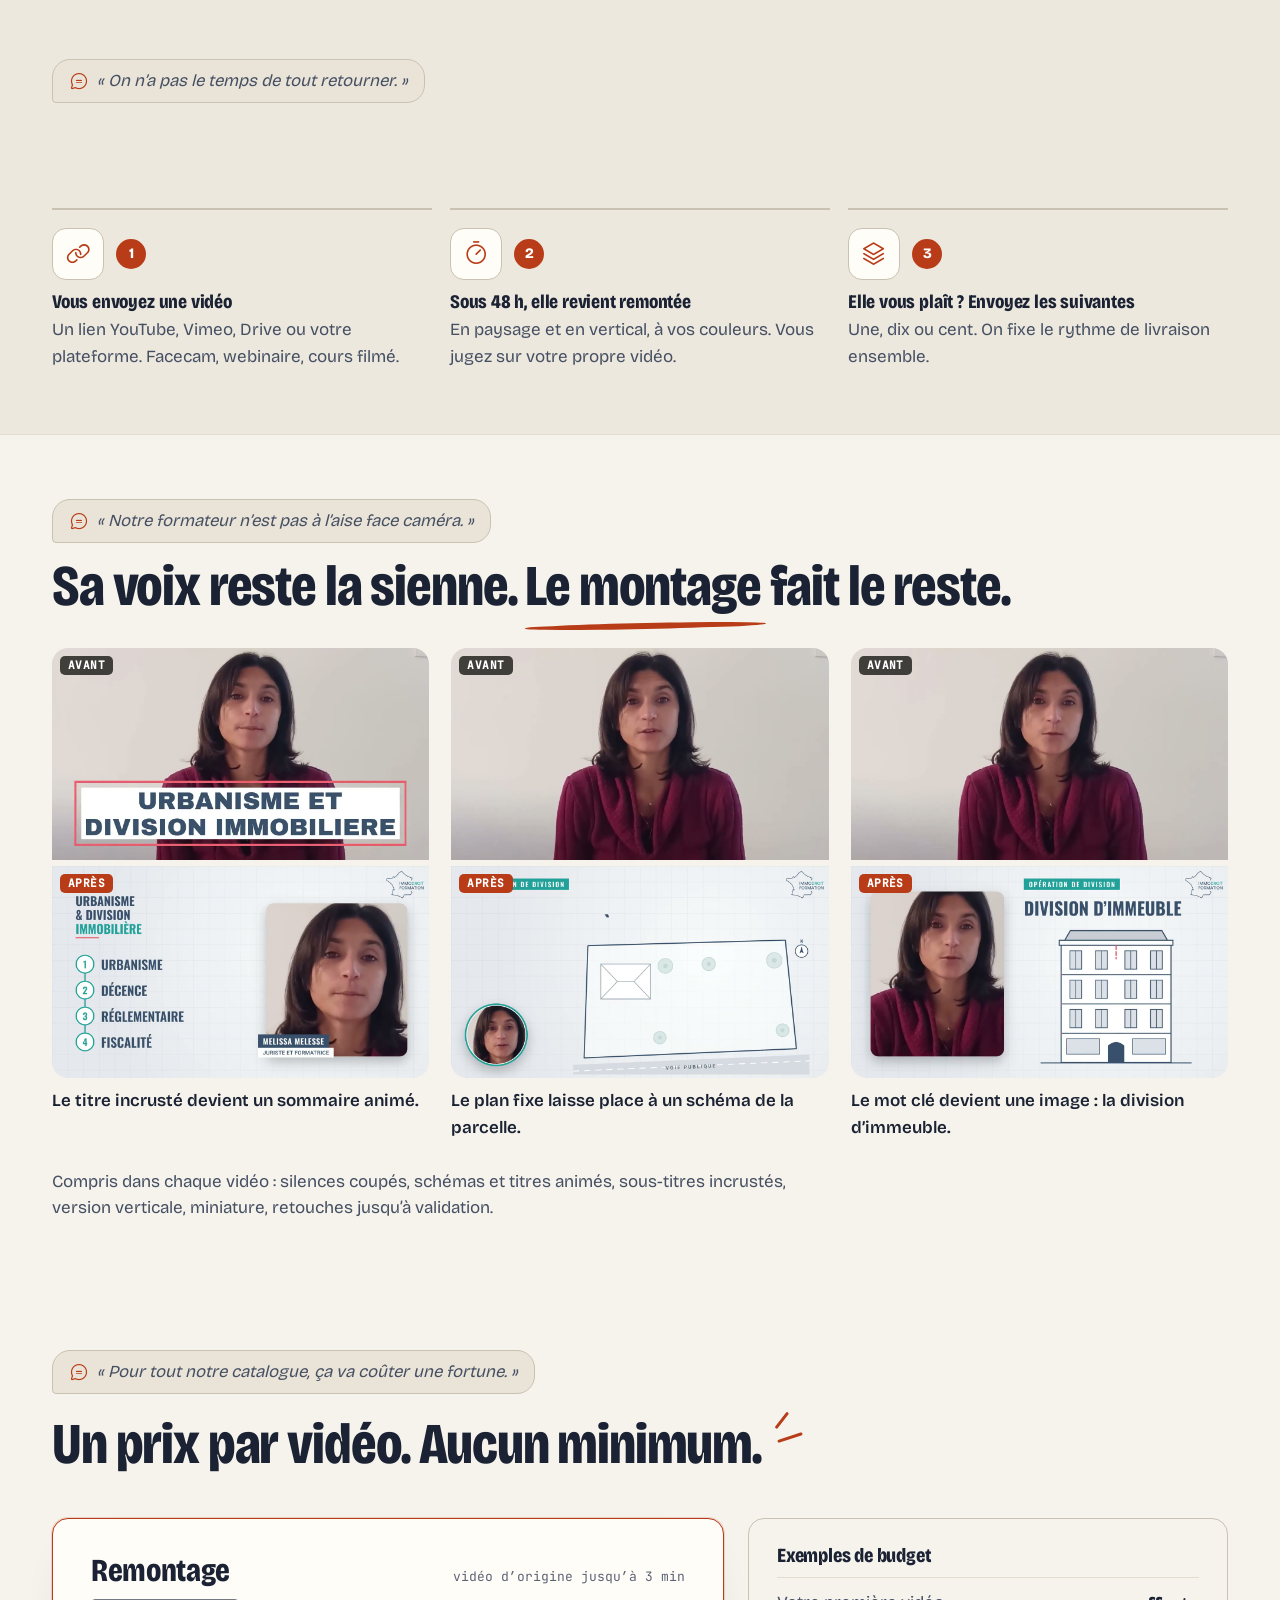
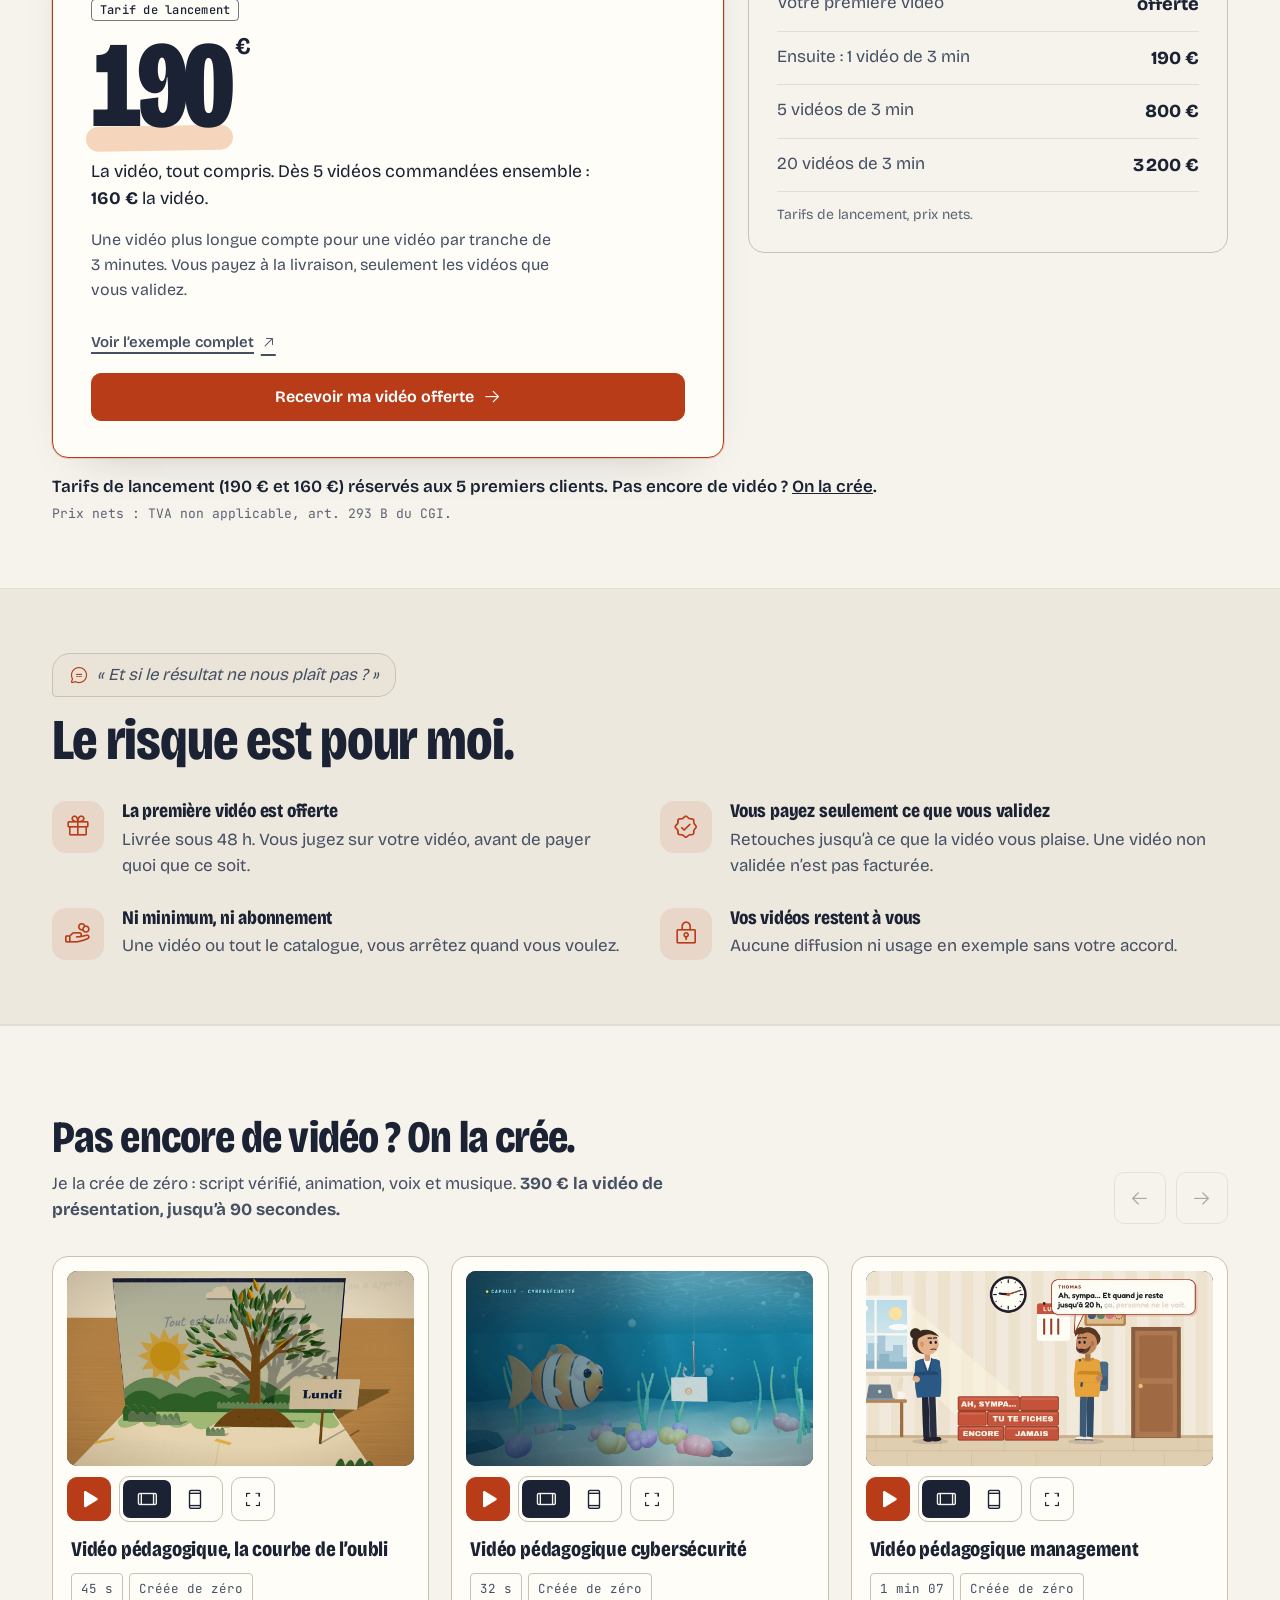
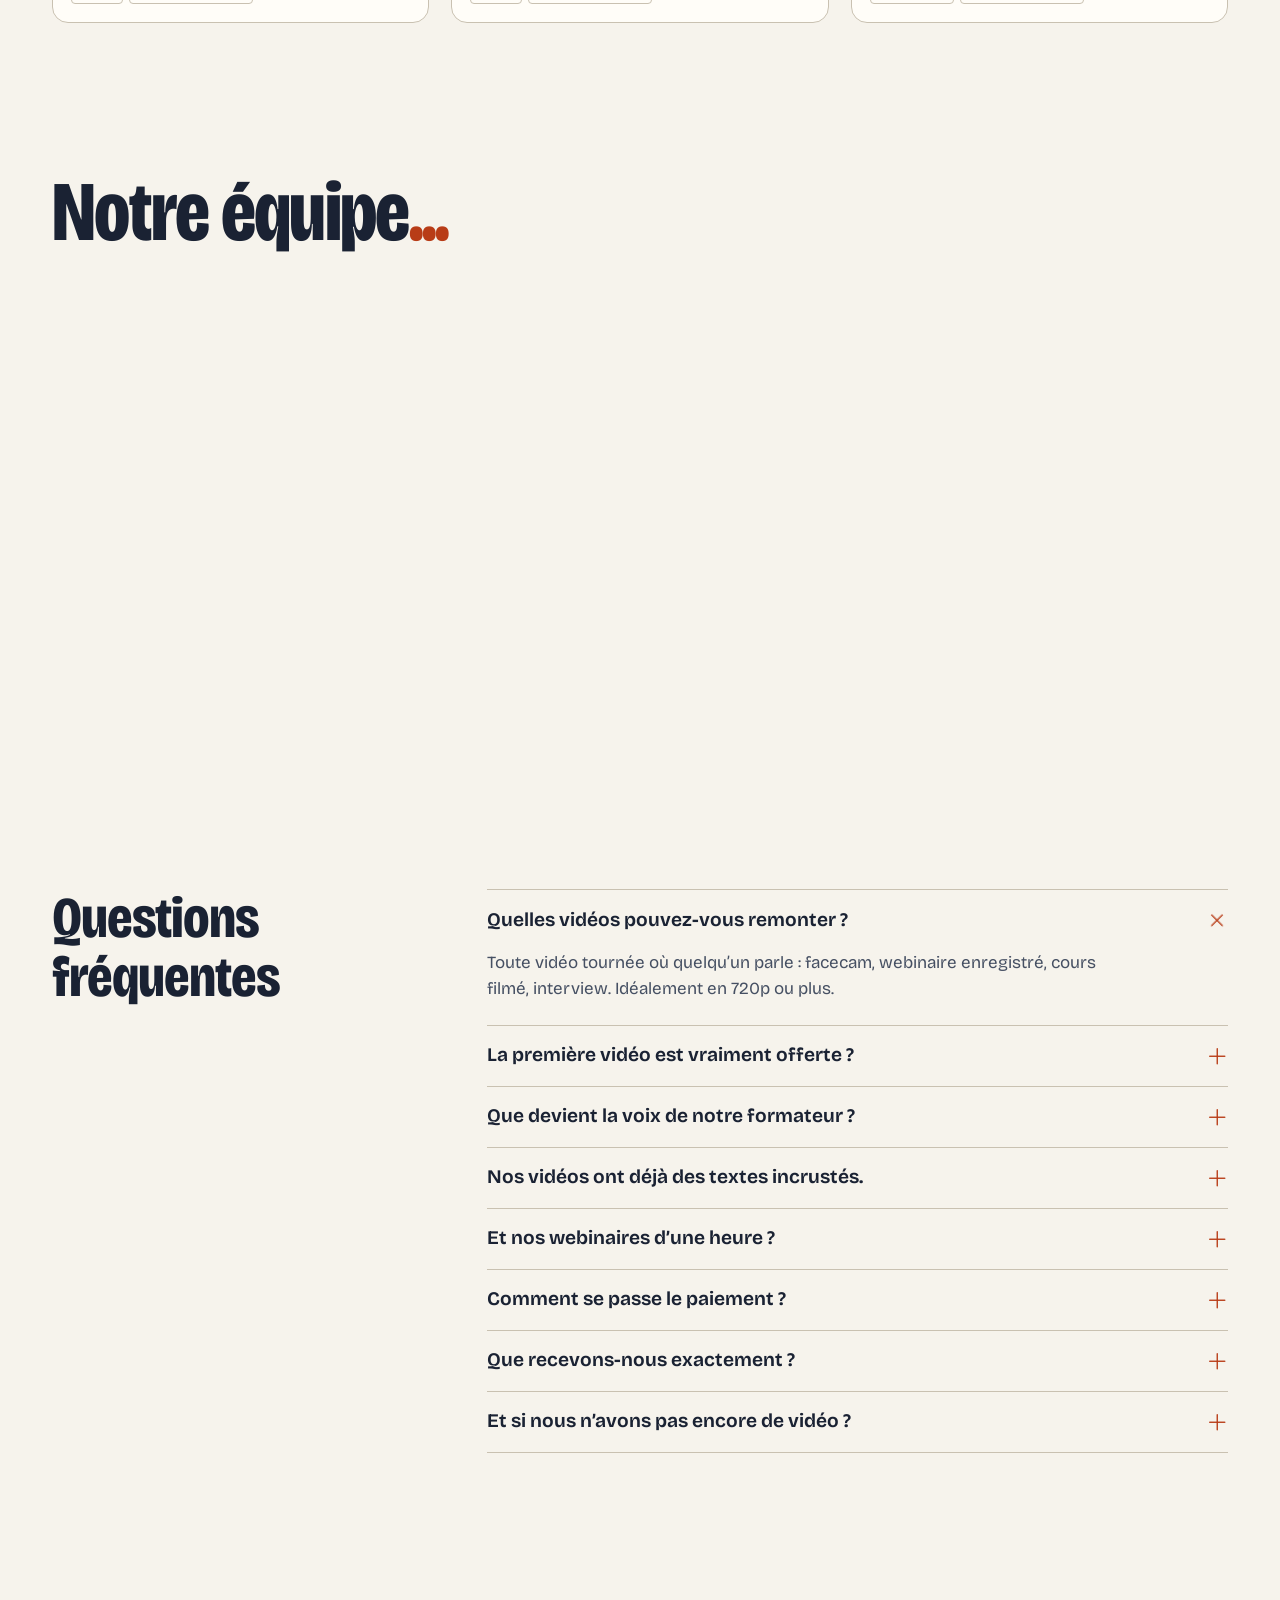
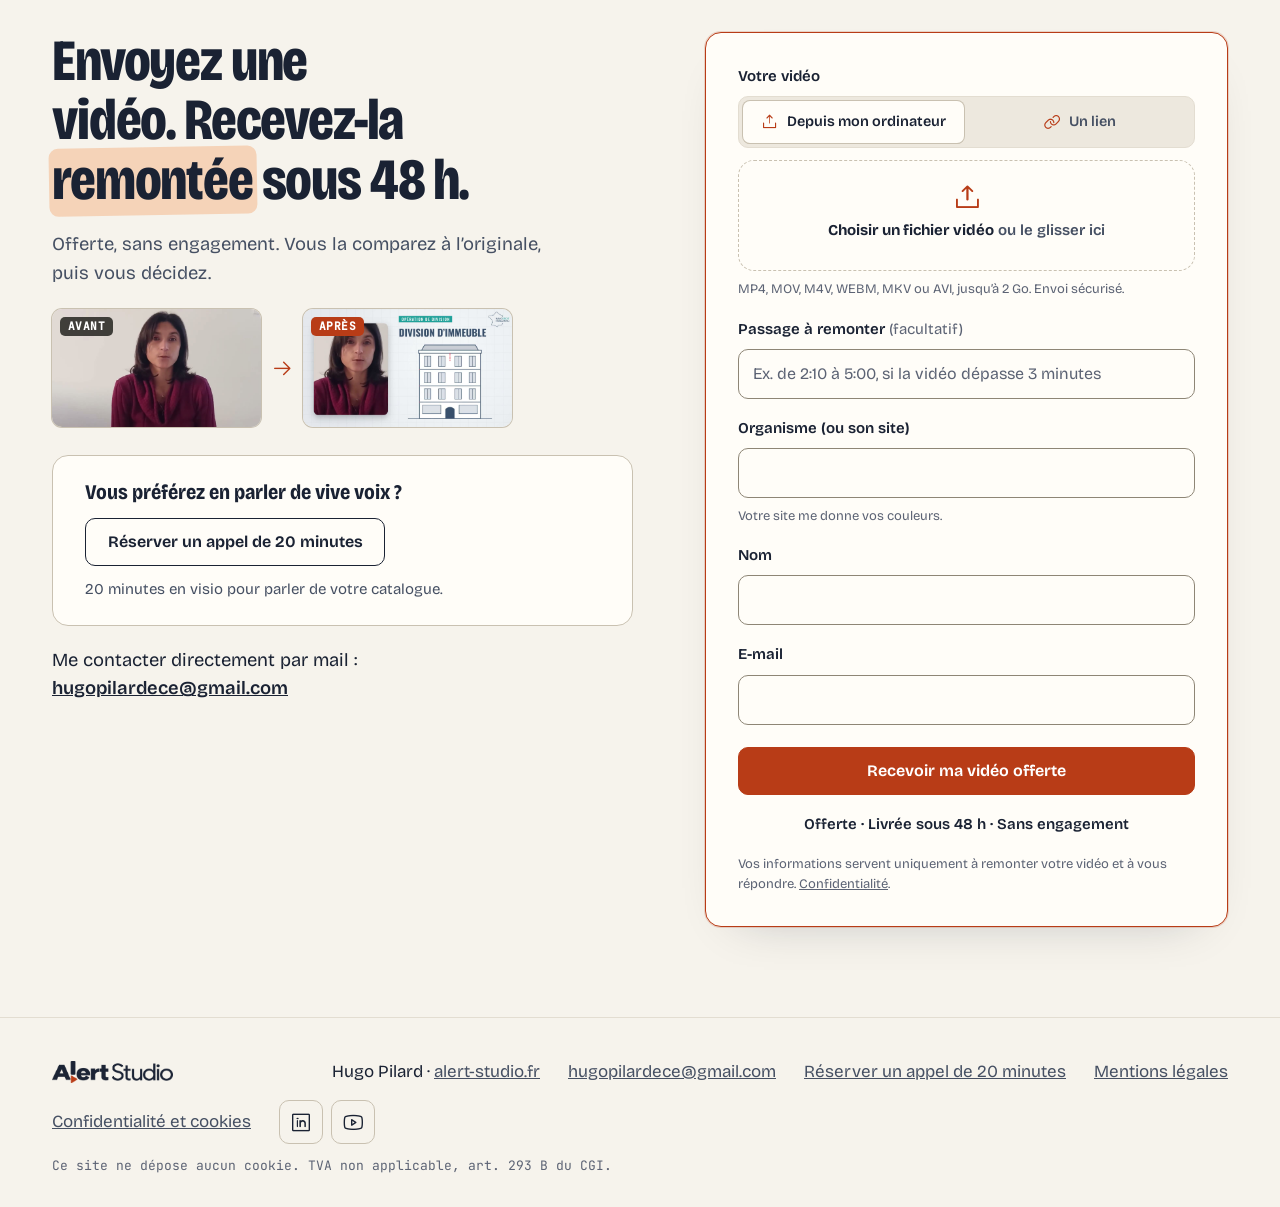
==== commit 5dec19b2: "Envoi de fichier vidéo direct vers Google Drive Co-Authored-By: Claude Opus 5.5 <noreply@anthropic.c" ====
--- a/index.html
+++ b/index.html
@@ -1736,7 +1736,7 @@
     return '';
   };
   /* ---------- Envoi de fichier : depot direct dans le Google Drive de Hugo (script Google Apps Script) ---------- */
-  const UPLOAD_ENDPOINT = ''; /* URL du script deploye ; vide = onglet fichier remplace par l'envoi via WeTransfer */
+  const UPLOAD_ENDPOINT = 'https://script.google.com/macros/s/AKfycby3lvhz1R0_EX-nKWoL7HoS-54SUht7BUv2Fg0_Io4MFb_SyYLdauI0Uz00Wr2jifj8nQ/exec'; /* URL du script deploye ; vide = onglet fichier remplace par l'envoi via WeTransfer */
   const MAX_SIZE = 2 * 1024 * 1024 * 1024;
   const VIDEO_EXT = /\.(mp4|mov|m4v|webm|mkv|avi)$/i;
   const tFile = document.getElementById('t-file'), tLink = document.getElementById('t-link');
